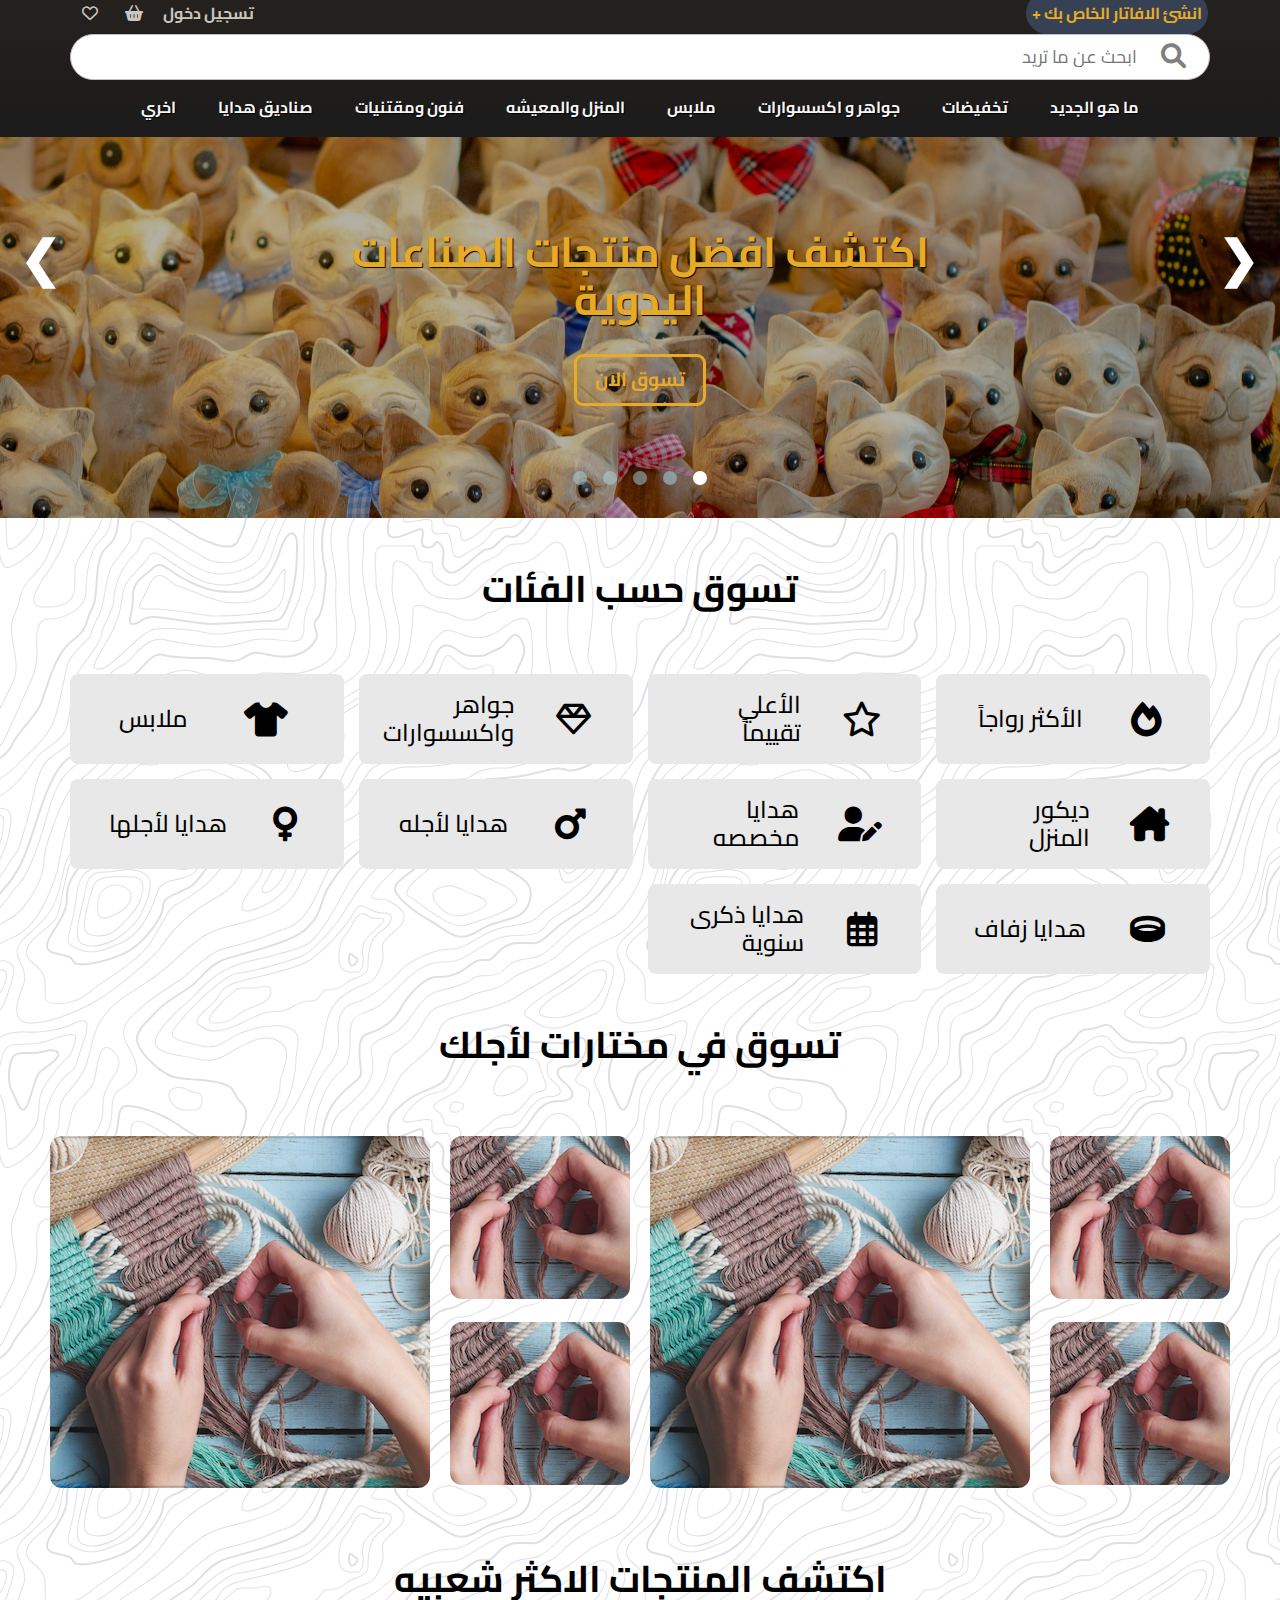
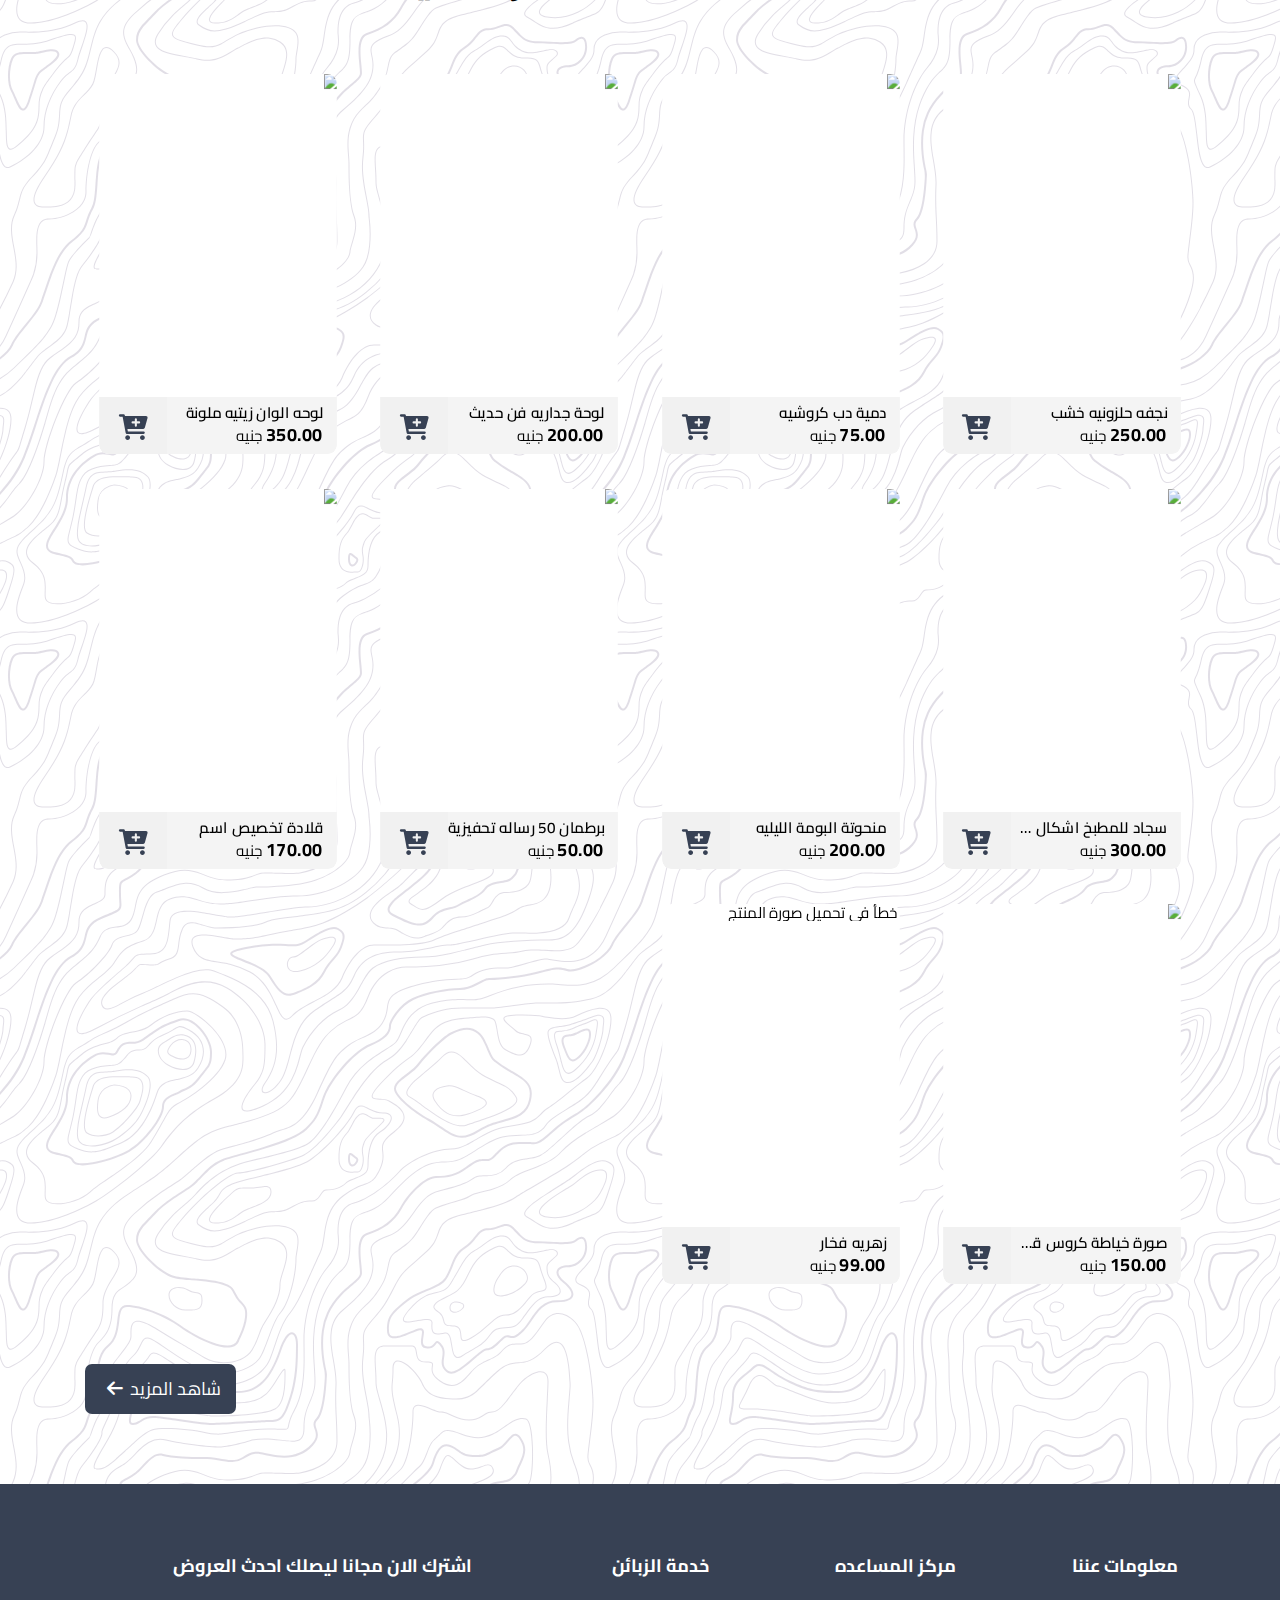
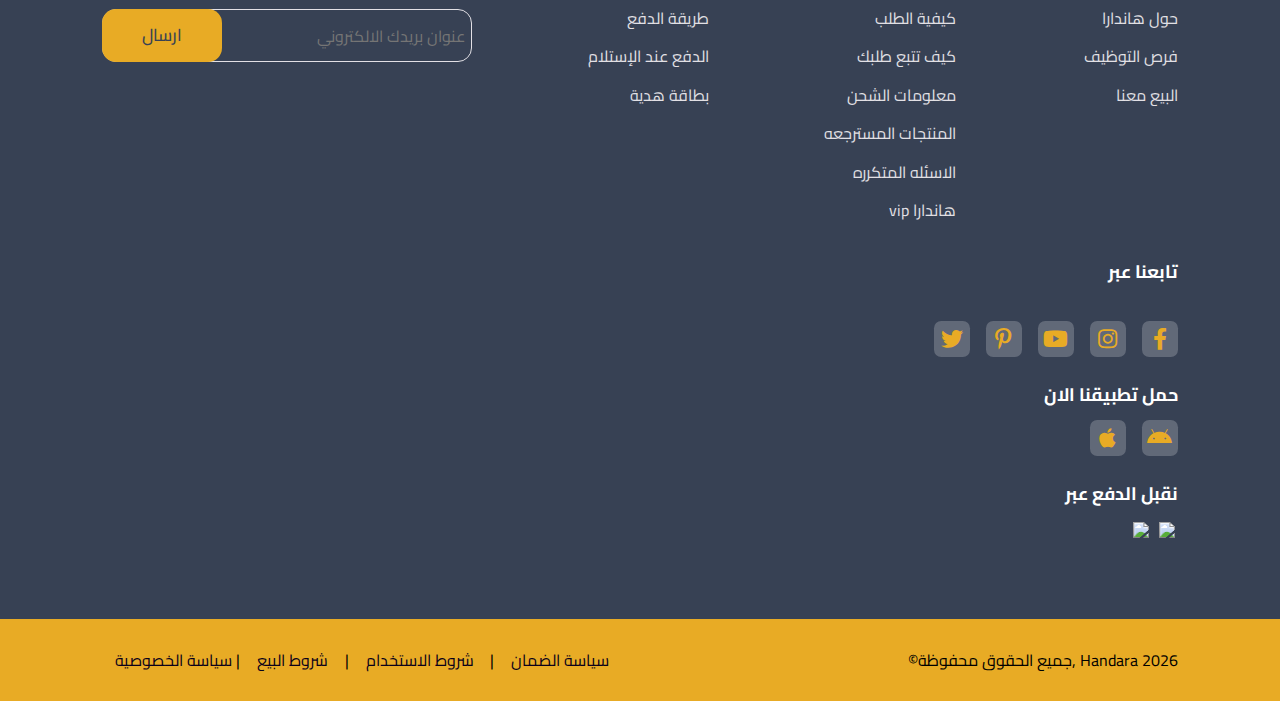
==== index.html @ ccdfeef9 "index5" ====
<!DOCTYPE html>
  <html dir="rtl" lang="ar">
    <head>
      <meta charset="UTF-8"/>
      <meta http-equiv="X-UA-Compatible" content="IE=edge" />
      <meta name="viewport" content="width=device-width, initial-scale=1.0" />
      <!-- title -->
      <title>Handara</title>
      <!-- Render All Elements Normally -->
      <link rel="stylesheet" href="css/normalize.css"/>
      <!-- Font Awesome Library -->
      <link rel="stylesheet" href="css/all.min.css"/>
      <!-- Main CSS File -->
      <link rel="stylesheet" href="css/handara.css"/>

      <!-- Google Fonts -->
      <link rel="preconnect" href="https://fonts.googleapis.com" />
      <link rel="preconnect" href="https://fonts.gstatic.com" crossorigin />
      <link
        href="https://fonts.googleapis.com/css2?family=Cairo:wght@300;400;500;700&display=swap"
        rel="stylesheet"
      />
      <!-- page Icon -->
  <link rel="shortcut icon" href="images/siteIcon.png" type="image/x-icon">
      <!-- <link rel="shortcut icon" href="" type="image/x-icon" /> -->
    </head>
    <body>
      <!-- start header -->
      <div class="header" id="header">
        <div class="container">
          <ul class="main-nav">
            <a href="#nav-list-mobile"><i class="fa-solid fa-bars"></i></a>
            <li><a href="avatar page/avatar.html">انشئ الافاتار الخاص بك + </a></li>
            <a href="#user+"><i class="fa-solid fa-user-plus"></i>  </i></a>
          </ul>
          <a href="handara.html" class="logo">
            <img src="images/Handara.png" alt="" />
          </a>
          <div class="left-nav">
            
            <a href="#logIn">تسجيل دخول</a>
            <a href="#cart"><i class="fa-solid fa-basket-shopping"></i></a>
            <div id="open1" class="dialog">
  
              <p style="
              text-align: center;
              font-size: 15px;
              ">سله المشتريات</p>     
              </div>
              <a href="#Favourites"><i class="fa-regular fa-heart"></i></a>
              <div id="open1" class="dialog-2">
    
                <p style="
                text-align: center;
                ">المفضله</p>     
                </div>
          </div>

          <form class="search-box">
            <button style="background: none; border: none;     padding: 4px 0PX 7PX 3PX;
      MARGIN-LEFT: -2PX;
            ">
              <span
                style="font-size: 25px; color: grey
                "
                class="material-symbols-outlined"
              ><i class="fa-solid fa-magnifying-glass"></i></span>
            </button>
            <input
              type="search"
              name="focus"
              placeholder="ابحث عن ما تريد"
              id="search-input"
              value=""
            />
          </form>
            
        </div>
        <div class="categories-nav"> 
          <ul class="extra">
            <li><a href="#whatsNew">ما هو الجديد</a></li>
            <li><a href="#sales">تخفيضات</a></li>
            <li><a href="#jeweleries">جواهر و اكسسوارات</a></li>
            <li><a href="#clothes">ملابس</a></li>
            <li><a href="#home">المنزل والمعيشه</a></li>
            <li><a href="#art">فنون ومقتنيات</a></li>
            <li><a href="#gift boxes">صناديق هدايا</a></li>
            <li><a href="#others">اخري</a></li></div> 
          </ul>
        </div>
      </div> 
      <!-- End header -->
         <!-- start image-slider -->
            
            <div class="image-slider">

              
              <!-- Next and previous buttons -->
              <!-- <p class="landing-text">تصفح العديد والعديد من الهدايا</p>
                <button class="landing-button">تسوق الان</button> -->
                
                <a class="prev" onclick="prevSlide()">&#10094;</a>
                <a class="next" onclick="nextSlide()">&#10095;</a>
            
                <div style="
                width: auto;
                position: absolute;
                bottom: 112px;
                display: flex;
                flex-direction: column;
                gap: 30px;
                align-items: center;
                color: white;
            " class="dots-container">
                
                
                
                
                <h2 style="
            color: var(--yellow-main-color);
            font-size: 42px;
            text-align: center;
            text-shadow: 1.2px 1.2px 1px black;
            ">اكتشف افضل منتجات الصناعات اليدوية </h2><button style="
                padding: 12px 18px;
                font-size: 19px;
                width: max-content;
                bottom: 10px;
                color: var(--yellow-main-color);
                border: solid var(--yellow-main-color);
                font-weight: bold;
                border-radius: 9px;
            ">تسوق الان
            </button>
              </div>




                <!-- The dots/circles -->
                <div class="dots-container">
      <span class="dots" onclick="currentSlide(1)"></span>
      <span class="dots" onclick="currentSlide(2)"></span>
      <span class="dots" onclick="currentSlide(3)"></span>
      <span class="dots" onclick="currentSlide(4)"></span>
      <span class="dots" onclick="currentSlide(5)"></span>
    </div>
    
    <!-- <video loop muted autoplay>
      <source src="/images/_411.mp4">
    </video> -->
    
    
    <div class="carousel-container">
      <div class="mySlides animate">
          <img src="images/slide-img2.jpg" alt="slide" />
      </div>

      <div class="mySlides animate">
        <img src="images/slide-img2.jpg" alt="slide" />
      </div>
      
      <div class="mySlides animate">
      <img src="images/slide-img3.jpg" alt="slide" />
    </div>
    
    <div class="mySlides animate">
      <img src="images/slide-img4.jpg" alt="slide" />
    </div>
    
    <div class="mySlides animate">
      <video loop muted autoplay>
        <source src="images/production ID_3755533.mp4" type="video/mp4">
      </video>  
    </div>
    
  </div>
  </div>

  <!-- End image-slider -->

  <!-- start categories -->
  <div class="categories" id="categories">
    <h1>تسوق حسب الفئات </h1>
    <div class="container">
      
      <div class="categories-boxes">
        
  <a href="#" class="box 1">
    <i class="fa-solid fa-fire"></i>
    <p>الأكثر رواجاً</p>
  </a>
  <a href="#" class="box 2">
    <i class="fa-regular fa-star"></i>
    <p>الأعلي تقييماً</p>
  </a>
  <a href="#" class="box 3">
    <i class="fa-regular fa-gem"></i>
    <p>جواهر واكسسوارات</p>
  </a>
  <a href="#" class="box 4">
    <i class="fa-solid fa-shirt"></i>
    <p>ملابس</p>
  </a>
  <a href="#" class="box 5">
    <i class="fa-solid fa-house-chimney"></i>
    <p>ديكور المنزل</p>
  </a>
  <a href="#" class="box 6">
    <i class="fa-solid fa-user-pen"></i>
    <p>هدايا مخصصه</p>
  </a>
  <a href="#" class="box 7">
    <i class="fa-solid fa-mars"></i>
    <p>هدايا لأجله</p>
  </a>
  <a href="#" class="box 8">
    <i class="fa-solid fa-venus"></i>
    <p>هدايا لأجلها</p>
  </a>
  <a href="#" class="box 9">
    <i class="fa-solid fa-ring"></i>
    <p>هدايا زفاف</p>
  </a>
  <a href="#" class="box 10">
    <i class="fa-regular fa-calendar-days"></i>
    <p>هدايا ذكرى سنوية</p>
  </a>

  </div>

  </div>
  </div>
  <!-- End categories -->

  <!-- start for-you -->

  <div class="for-you" id="for-you">
    <h1> تسوق في مختارات لأجلك</h1>
    <div class="container">
    
    
        <div class="products">
          <div class="box1">
            <img src="images/slide-Img.jpg" alt="">
          </div>
          <div class="box2">
            
            <img src="images/slide-Img.jpg" alt="">
          </div>
          <div class="box3">
            
            <img src="images/slide-Img.jpg" alt="">
          </div>
          <div class="box4">
            
            <img src="images/slide-Img.jpg" alt="">
            <span class="price"></span>
          </div>
          <div class="box5">
            
            <img src="images/slide-Img.jpg" alt="">
            
            <span class="price"></span>
          </div>
          <div class="box6">
            
            <img src="images/slide-Img.jpg" alt="">
          </div>
        </div>
      </div>
    </div>  


  <!-- End for-you -->

  <!-- start popular  -->

  <div class="popular" id="popular">
    <h1> اكتشف المنتجات الاكثر شعبيه</h1>
    <div class="container">
      <div class="products">
        <div class="wrapper">
          <div class="pcontainer">
            <img class="top" src="https://i.etsystatic.com/17120265/r/il/24140e/2278829966/il_794xN.2278829966_jw8a.jpg">
    <div class="bottom">
              <div class="left">
                <div class="details">
                  <h2>نجفه حلزونيه خشب</h1>
              <p>250.00</p><p>جنيه</p>
            </div>
            <div class="buy" onclick="this.style = '       width: 72px;     color:white;     background-color: rgb(0, 140, 112); ', this.parentNode.parentNode.parentNode.parentNode.style = 'box-shadow: 0 0 24px 4px #00b5a5;' "><i class="fa-solid fa-check"></i><i class="fa-solid fa-cart-plus"></i></div>
          </div>
  </div>

      </div>
      <div class="inside">
        <div class="icon"><i class="fa-regular fa-heart" onclick="this.parentNode.parentNode.parentNode.getAttribute('id')!=='#1'||this.parentNode.parentNode.parentNode.getAttribute('id') !=='#2'||this.parentNode.parentNode.parentNode.getAttribute('id') !=='#3'?
        (this.style = 'font-weight: 900;color: red;', this.parentNode.parentNode.parentNode.setAttribute('id', '#1'),this.parentNode.parentNode.style = 'background: var(--grey-main-color);')
        (this.parentNode.parentNode.parentNode.style = 'box-shadow: 0 0 24px 4px #fe2d2d;')
      //   :this.parentNode.parentNode.parentNode.getAttribute('id')!=='#1'&&this.parentNode.parentNode.parentNode.getAttribute('id') ==='#2'||this.parentNode.parentNode.parentNode.getAttribute('id') ==='#3'
      // ?  (this.style = 'font-weight: 900;color: red;',this.parentNode.parentNode.style = 'background: var(--grey-main-color);')
        // :this.parentNode.parentNode.parentNode.getAttribute('id')==='#1'
      :  (this.style = 'font-weight:200;color: transparent;', this.parentNode.parentNode.parentNode.setAttribute('id', ''),this.parentNode.parentNode.style = 'background: none;') "></i></div>

      </div>
    </div>
        <div class="wrapper" id="#">
          <div class="pcontainer">
            <img class="top" src="https://i.etsystatic.com/16560268/r/il/4d1db8/3273551464/il_794xN.3273551464_e8vy.jpg">
    <div class="bottom">
              <div class="left">
                <div class="details">
                    <h2>دمية دب كروشيه</h1>
              <p>75.00</p><p>جنيه</p>
            </div>                  
            <div class="buy" onclick="this.style = 'width: 72px;     color:white;     background-color: rgb(0, 140, 112); ', this.parentNode.parentNode.parentNode.parentNode.style = 'box-shadow: 0 0 24px 4px #00b5a5;' "><i class="fa-solid fa-check"></i><i class="fa-solid fa-cart-plus"></i></div>
          </div>
          
        
  </div>

      </div>
      <div class="inside">
        <div class="icon"><i class="fa-regular fa-heart" onclick="this.parentNode.parentNode.parentNode.getAttribute('id')!=='#1'||this.parentNode.parentNode.parentNode.getAttribute('id') !=='#2'||this.parentNode.parentNode.parentNode.getAttribute('id') !=='#3'?
        (this.style = 'font-weight: 900;color: red;', this.parentNode.parentNode.parentNode.setAttribute('id', '#1'),this.parentNode.parentNode.style = 'background: var(--grey-main-color);')
        (this.parentNode.parentNode.parentNode.style = 'box-shadow: 0 0 24px 4px #fe2d2d;')
      //   :this.parentNode.parentNode.parentNode.getAttribute('id')!=='#1'&&this.parentNode.parentNode.parentNode.getAttribute('id') ==='#2'||this.parentNode.parentNode.parentNode.getAttribute('id') ==='#3'
      // ?  (this.style = 'font-weight: 900;color: red;',this.parentNode.parentNode.style = 'background: var(--grey-main-color);')
        // :this.parentNode.parentNode.parentNode.getAttribute('id')==='#1'
      :  (this.style = 'font-weight: 200;color: transparent;', this.parentNode.parentNode.parentNode.setAttribute('id', ''),this.parentNode.parentNode.style = 'background: none;') "></i></div>

      </div>
    </div>
        <div class="wrapper">
          <div class="pcontainer">
            <img class="top" src="https://i.etsystatic.com/14789656/r/il/dbcb4f/1314651059/il_1140xN.1314651059_63r1.jpg">
    <div class="bottom">
              <div class="left">
                <div class="details">
                  <h2>لوحة جداريه فن حديث </h1>
              <p>200.00</p><p>جنيه</p>
            </div>
            <div class="buy" onclick="this.style = '       width: 72px;     color:white;     background-color: rgb(0, 140, 112); ', this.parentNode.parentNode.parentNode.parentNode.style = 'box-shadow: 0 0 24px 4px #00b5a5;' "><i class="fa-solid fa-check"></i><i class="fa-solid fa-cart-plus"></i></div>
          </div>
          
          
  </div>

      </div>
      <div class="inside">
        <div class="icon"><i class="fa-regular fa-heart" onclick="this.parentNode.parentNode.parentNode.getAttribute('id')!=='#1'||this.parentNode.parentNode.parentNode.getAttribute('id') !=='#2'||this.parentNode.parentNode.parentNode.getAttribute('id') !=='#3'?
        (this.style = 'font-weight: 900;color: red;', this.parentNode.parentNode.parentNode.setAttribute('id', '#1'),this.parentNode.parentNode.style = 'background: var(--grey-main-color);')
        (this.parentNode.parentNode.parentNode.style = 'box-shadow: 0 0 24px 4px #fe2d2d;')
      //   :this.parentNode.parentNode.parentNode.getAttribute('id')!=='#1'&&this.parentNode.parentNode.parentNode.getAttribute('id') ==='#2'||this.parentNode.parentNode.parentNode.getAttribute('id') ==='#3'
      // ?  (this.style = 'font-weight: 900;color: red;',this.parentNode.parentNode.style = 'background: var(--grey-main-color);')
        // :this.parentNode.parentNode.parentNode.getAttribute('id')==='#1'
      :  (this.style = 'font-weight: 200;color: transparent;', this.parentNode.parentNode.parentNode.setAttribute('id', ''),this.parentNode.parentNode.style = 'background: none;') "></i></div>

      </div>
    </div>
        <div class="wrapper">
          <div class="pcontainer">
            <img class="top" src="https://i.etsystatic.com/5223966/r/il/1090af/2051944999/il_794xN.2051944999_qb3o.jpg">
    <div class="bottom">
              <div class="left">
                <div class="details">
                  <h2>لوحه الوان زيتيه ملونة</h1>
              <p>350.00</p><p>جنيه</p>
            </div>
            <div class="buy" onclick="this.style = '       width: 72px;     color:white;     background-color: rgb(0, 140, 112); ', this.parentNode.parentNode.parentNode.parentNode.style = 'box-shadow: 0 0 24px 4px #00b5a5;' "><i class="fa-solid fa-check"></i><i class="fa-solid fa-cart-plus"></i></div>
          </div>
        
  </div>

      </div>
      <div class="inside">
        <div class="icon"><i class="fa-regular fa-heart" onclick="this.parentNode.parentNode.parentNode.getAttribute('id')!=='#1'||this.parentNode.parentNode.parentNode.getAttribute('id') !=='#2'||this.parentNode.parentNode.parentNode.getAttribute('id') !=='#3'?
        (this.style = 'font-weight: 900;color: red;', this.parentNode.parentNode.parentNode.setAttribute('id', '#1'),this.parentNode.parentNode.style = 'background: var(--grey-main-color);')
        (this.parentNode.parentNode.parentNode.style = 'box-shadow: 0 0 24px 4px #fe2d2d;')
      //   :this.parentNode.parentNode.parentNode.getAttribute('id')!=='#1'&&this.parentNode.parentNode.parentNode.getAttribute('id') ==='#2'||this.parentNode.parentNode.parentNode.getAttribute('id') ==='#3'
      // ?  (this.style = 'font-weight: 900;color: red;',this.parentNode.parentNode.style = 'background: var(--grey-main-color);')
        // :this.parentNode.parentNode.parentNode.getAttribute('id')==='#1'
      :  (this.style = 'font-weight: 200;color: transparent;', this.parentNode.parentNode.parentNode.setAttribute('id', ''),this.parentNode.parentNode.style = 'background: none;') "></i></div>

      </div>
    </div>
        <div class="wrapper">
          <div class="pcontainer">
            <img class="top" src="https://i.etsystatic.com/36837319/r/il/f79e91/4207797469/il_1140xN.4207797469_smoa.jpg">
    <div class="bottom">
              <div class="left">
                <div class="details">
                  <h2>سجاد للمطبخ اشكال هندسيه صغيره</h1>
              <p>300.00</p><p>جنيه</p>
            </div>
            <div class="buy" onclick="this.style = '       width: 72px;     color:white;     background-color: rgb(0, 140, 112); ', this.parentNode.parentNode.parentNode.parentNode.style = 'box-shadow: 0 0 24px 4px #00b5a5;' "><i class="fa-solid fa-check"></i><i class="fa-solid fa-cart-plus"></i></div>
          </div>
  
  </div>

      </div>
      <div class="inside">
        <div class="icon"><i class="fa-regular fa-heart" onclick="this.parentNode.parentNode.parentNode.getAttribute('id')!=='#1'||this.parentNode.parentNode.parentNode.getAttribute('id') !=='#2'||this.parentNode.parentNode.parentNode.getAttribute('id') !=='#3'?
        (this.style = 'font-weight: 900;color: red;', this.parentNode.parentNode.parentNode.setAttribute('id', '#1'),this.parentNode.parentNode.style = 'background: var(--grey-main-color);')
        (this.parentNode.parentNode.parentNode.style = 'box-shadow: 0 0 24px 4px #fe2d2d;')
      //   :this.parentNode.parentNode.parentNode.getAttribute('id')!=='#1'&&this.parentNode.parentNode.parentNode.getAttribute('id') ==='#2'||this.parentNode.parentNode.parentNode.getAttribute('id') ==='#3'
      // ?  (this.style = 'font-weight: 900;color: red;',this.parentNode.parentNode.style = 'background: var(--grey-main-color);')
        // :this.parentNode.parentNode.parentNode.getAttribute('id')==='#1'
      :  (this.style = 'font-weight: 200;color: transparent;', this.parentNode.parentNode.parentNode.setAttribute('id', ''),this.parentNode.parentNode.style = 'background: none;') "></i></div>

      </div>
    </div>
        <div class="wrapper">
          <div class="pcontainer">
            <img class="top" src="https://i.etsystatic.com/21306173/r/il/4e1e67/3518947720/il_794xN.3518947720_eaf1.jpg">
    <div class="bottom">
              <div class="left">
                <div class="details">
                  <h2>منحوتة البومة الليليه</h1>
              <p>200.00</p><p>جنيه</p>
            </div>
            <div class="buy" onclick="this.style = '       width: 72px;     color:white;     background-color: rgb(0, 140, 112); ', this.parentNode.parentNode.parentNode.parentNode.style = 'box-shadow: 0 0 24px 4px #00b5a5;' "><i class="fa-solid fa-check"></i><i class="fa-solid fa-cart-plus"></i></div>
          </div>
          
          
  </div>

      </div>
      <div class="inside">
        <div class="icon"><i class="fa-regular fa-heart" onclick="this.parentNode.parentNode.parentNode.getAttribute('id')!=='#1'||this.parentNode.parentNode.parentNode.getAttribute('id') !=='#2'||this.parentNode.parentNode.parentNode.getAttribute('id') !=='#3'?
        (this.style = 'font-weight: 900;color: red;', this.parentNode.parentNode.parentNode.setAttribute('id', '#1'),this.parentNode.parentNode.style = 'background: var(--grey-main-color);')
        (this.parentNode.parentNode.parentNode.style = 'box-shadow: 0 0 24px 4px #fe2d2d;')
      //   :this.parentNode.parentNode.parentNode.getAttribute('id')!=='#1'&&this.parentNode.parentNode.parentNode.getAttribute('id') ==='#2'||this.parentNode.parentNode.parentNode.getAttribute('id') ==='#3'
      // ?  (this.style = 'font-weight: 900;color: red;',this.parentNode.parentNode.style = 'background: var(--grey-main-color);')
        // :this.parentNode.parentNode.parentNode.getAttribute('id')==='#1'
      :  (this.style = 'font-weight: 200;color: transparent;', this.parentNode.parentNode.parentNode.setAttribute('id', ''),this.parentNode.parentNode.style = 'background: none;') "></i></div>

      </div>
    </div>
        <div class="wrapper">
          <div class="pcontainer">
            <img class="top" src="https://i.etsystatic.com/32041253/r/il/220906/4244248793/il_794xN.4244248793_gcmp.jpg">
    <div class="bottom">
              <div class="left">
                <div class="details">
                  <h2>برطمان 50 رساله تحفيزية</h1>
              <p>50.00</p><p>جنيه</p>
            </div>
            <div class="buy" onclick="this.style = 'width: 72px;     color:white;     background-color: rgb(0, 140, 112); ', this.parentNode.parentNode.parentNode.parentNode.style = 'box-shadow: 0 0 24px 4px #00b5a5;' "><i class="fa-solid fa-check"></i><i class="fa-solid fa-cart-plus"></i></div>
          </div>
      
  </div>

      </div>
      <div class="inside">
        <div class="icon"><i class="fa-regular fa-heart" onclick="this.parentNode.parentNode.parentNode.getAttribute('id')!=='#1'||this.parentNode.parentNode.parentNode.getAttribute('id') !=='#2'||this.parentNode.parentNode.parentNode.getAttribute('id') !=='#3'?
        (this.style = 'font-weight: 900;color: red;', this.parentNode.parentNode.parentNode.setAttribute('id', '#1'),this.parentNode.parentNode.style = 'background: var(--grey-main-color);')
        (this.parentNode.parentNode.parentNode.style = 'box-shadow: 0 0 24px 4px #fe2d2d;')
      //   :this.parentNode.parentNode.parentNode.getAttribute('id')!=='#1'&&this.parentNode.parentNode.parentNode.getAttribute('id') ==='#2'||this.parentNode.parentNode.parentNode.getAttribute('id') ==='#3'
      // ?  (this.style = 'font-weight: 900;color: red;',this.parentNode.parentNode.style = 'background: var(--grey-main-color);')
        // :this.parentNode.parentNode.parentNode.getAttribute('id')==='#1'
      :  (this.style = 'font-weight: 200;color: transparent;', this.parentNode.parentNode.parentNode.setAttribute('id', ''),this.parentNode.parentNode.style = 'background: none;') "></i></div>

      </div>
    </div>
        <div class="wrapper">
          <div class="pcontainer">
            <img class="top" src="https://i.etsystatic.com/28575344/r/il/d75c47/3207643365/il_794xN.3207643365_au46.jpg" >
    <div class="bottom">
              <div class="left">
                <div class="details">
                  <h2>قلادة تخصيص اسم</h1>
              <p>170.00</p><p>جنيه</p>
            </div>
            <div class="buy" onclick="this.style = '       width: 72px;     color:white;     background-color: rgb(0, 140, 112); ', this.parentNode.parentNode.parentNode.parentNode.style = 'box-shadow: 0 0 24px 4px #00b5a5;' "><i class="fa-solid fa-check"></i><i class="fa-solid fa-cart-plus"></i></div>
          </div>
          
        
  </div>

      </div>
      <div class="inside">
        <div class="icon"><i class="fa-regular fa-heart" onclick="this.parentNode.parentNode.parentNode.getAttribute('id')!=='#1'||this.parentNode.parentNode.parentNode.getAttribute('id') !=='#2'||this.parentNode.parentNode.parentNode.getAttribute('id') !=='#3'?
        (this.style = 'font-weight: 900;color: red;', this.parentNode.parentNode.parentNode.setAttribute('id', '#1'),this.parentNode.parentNode.style = 'background: var(--grey-main-color);')
        (this.parentNode.parentNode.parentNode.style = 'box-shadow: 0 0 24px 4px #fe2d2d;')
      //   :this.parentNode.parentNode.parentNode.getAttribute('id')!=='#1'&&this.parentNode.parentNode.parentNode.getAttribute('id') ==='#2'||this.parentNode.parentNode.parentNode.getAttribute('id') ==='#3'
      // ?  (this.style = 'font-weight: 900;color: red;',this.parentNode.parentNode.style = 'background: var(--grey-main-color);')
        // :this.parentNode.parentNode.parentNode.getAttribute('id')==='#1'
      :  (this.style = 'font-weight: 200;color: transparent;', this.parentNode.parentNode.parentNode.setAttribute('id', ''),this.parentNode.parentNode.style = 'background: none;') "></i></div>

      </div>
    </div>
        <div class="wrapper">
          <div class="pcontainer">
            <img class="top" src="https://i.etsystatic.com/12504158/r/il/d9e7d8/3512527645/il_794xN.3512527645_1i5m.jpg">
    <div class="bottom">
              <div class="left">
                <div class="details">
                  <h2>صورة خياطة كروس قطنيه</h1>
              <p>150.00</p><p>جنيه</p>
            </div>
            <div class="buy" onclick="this.style = '       width: 72px;     color:white;     background-color: rgb(0, 140, 112); ', this.parentNode.parentNode.parentNode.parentNode.style = 'box-shadow: 0 0 24px 4px #00b5a5;' "><i class="fa-solid fa-check"></i><i class="fa-solid fa-cart-plus"></i></div>
          </div>
          
          
  </div>

      </div>
      <div class="inside">
        <div class="icon"><i class="fa-regular fa-heart" onclick="this.parentNode.parentNode.parentNode.getAttribute('id')!=='#1'||this.parentNode.parentNode.parentNode.getAttribute('id') !=='#2'||this.parentNode.parentNode.parentNode.getAttribute('id') !=='#3'?
        (this.style = 'font-weight: 900;color: red;', this.parentNode.parentNode.parentNode.setAttribute('id', '#1'),this.parentNode.parentNode.style = 'background: var(--grey-main-color);')
        (this.parentNode.parentNode.parentNode.style = 'box-shadow: 0 0 24px 4px #fe2d2d;')
      //   :this.parentNode.parentNode.parentNode.getAttribute('id')!=='#1'&&this.parentNode.parentNode.parentNode.getAttribute('id') ==='#2'||this.parentNode.parentNode.parentNode.getAttribute('id') ==='#3'
      // ?  (this.style = 'font-weight: 900;color: red;',this.parentNode.parentNode.style = 'background: var(--grey-main-color);')
        // :this.parentNode.parentNode.parentNode.getAttribute('id')==='#1'
      :  (this.style = 'font-weight: 200;color: transparent;', this.parentNode.parentNode.parentNode.setAttribute('id', ''),this.parentNode.parentNode.style = 'background: none;') "></i></div>

      </div>
    </div>
        <div class="wrapper" id="">
          <div class="pcontainer">
            <img class="top" src="" alt="   .... خطأ في تحميل صورة المنتج" >
    <div class="bottom">
              <div class="left">
                <div class="details">
                  <h2>زهريه فخار</h1>
              <p>99.00</p><p>جنيه</p>
            </div>
            <div class="buy" onclick="this.style = '       width: 72px;     color:white;     background-color: rgb(0, 140, 112); ', this.parentNode.parentNode.parentNode.parentNode.style = 'box-shadow: 0 0 24px 4px #00b5a5;' "><i class="fa-solid fa-check"></i><i class="fa-solid fa-cart-plus"></i></div>
          </div>
          
        </div>
        
      </div>
      <div class="inside">
        <div class="icon"><i class="fa-regular fa-heart" onclick="this.parentNode.parentNode.parentNode.getAttribute('id')!=='#1'||this.parentNode.parentNode.parentNode.getAttribute('id') !=='#2'||this.parentNode.parentNode.parentNode.getAttribute('id') !=='#3'?
        (this.style = 'font-weight: 900;color: red;', this.parentNode.parentNode.parentNode.setAttribute('id', '#1'),this.parentNode.parentNode.style = 'background: var(--grey-main-color);')
        (this.parentNode.parentNode.parentNode.style = 'box-shadow: 0 0 24px 4px #fe2d2d;')
      //   :this.parentNode.parentNode.parentNode.getAttribute('id')!=='#1'&&this.parentNode.parentNode.parentNode.getAttribute('id') ==='#2'||this.parentNode.parentNode.parentNode.getAttribute('id') ==='#3'
      // ?  (this.style = 'font-weight: 900;color: red;',this.parentNode.parentNode.style = 'background: var(--grey-main-color);')
        // :this.parentNode.parentNode.parentNode.getAttribute('id')==='#1'
      :  (this.style = 'font-weight: 200;color: transparent;', this.parentNode.parentNode.parentNode.setAttribute('id', ''),this.parentNode.parentNode.style = 'background: none;') "></i></div>

      </div>
    </div>
    
      </div>
      <a href="#" class="more">شاهد المزيد<i class="fa-solid fa-arrow-left"></i></a>
    </div>
  </div>
  <!-- End popular  -->
  <!-- start footer -->
  <footer>
   <!-- -------------------------------------- zipper start--------------------------------------------- -->
   <!-- <div class="before">
     <div class="before-son">
    </div></div>
    <div class="after">
      <div class="after-son"></div></div>
      <div class="zipper"><img src="/images/ZIPPERHEAD.jpg" alt=""></div>
       -->
      <!-- -------------------------------------- zipper End--------------------------------------------- -->

    <section class="footer">

      <div class="about">
        <div class="h5">معلومات عننا</div>
        <a href="#">حول هاندارا</a>
        <a href="#">فرص التوظيف</a>
        <a href="#">البيع معنا</a>
      </div>
      <div class="help-senter">
        <div class="h5">مركز المساعده</div>
        <a href="#">كيفية الطلب</a>
        <a href="#">كيف تتبع طلبك</a>
        <a href="#">معلومات الشحن</a>
        <a href="#">المنتجات المسترجعه</a>
        <a href="#">الاسئله المتكرره</a>
        <a href="#"> هاندارا vip</a>
      </div>
      <div class="Customer-service">
        <div class="h5">خدمة الزبائن</div>
        <a href="#">طريقة الدفع</a>
        <a href="#">الدفع عند الإستلام</a>
        <a href="#">بطاقة هدية</a>
      </div>
      <div class="subscribe">
        <div class="h5">اشترك الان مجانا ليصلك احدث العروض</div>
        <div class="newsletter">
          <input type="email" name="email" placeholder="عنوان بريدك الالكتروني" id="txtEmail">
          <button type="submit" name="submit" onclick="onClickBtn()">ارسال</button>
        </div>
      </div>
      <div class="brand">
        <div class="h5">تابعنا عبر </div>
        <div class="social">
          <a href="#fb" class="social-icon">
            <i class="fa-brands fa-facebook-f"></i>
          </a>
          <a href="#instagram" class="social-icon">
            <i class="fa-brands fa-instagram"></i>
          </a>
          <a href="#youtube" class="social-icon">
            <i class="fa-brands fa-youtube"></i>
          </a>
          <a href="#pinterest" class="social-icon">
            <i class="fa-brands fa-pinterest-p"></i></a>
            <a href="#twitter" class="social-icon">
              <i class="fa-brands fa-twitter"></i>
            </a>
      </div>
      <div class="app">
        <div class="h5">حمل تطبيقنا الان</div>
        <div class="social">
          <a href="#googlePlay" class="social-icon">
            <i class="fa-brands fa-android"></i>
                  </a>
          <a href="#appStore" class="social-icon">
            <i class="fa-brands fa-apple"></i>
                            </a>
          </div>
      </div>
      <div class="app">
        <div class="h5">نقبل الدفع عبر</div>
        <div class="money"> <img src="//img.ltwebstatic.com/images3_pi/2021/03/09/161528368123dd7a35ad8708b0dfc74b3630526891.png">
          <img  src="//img.ltwebstatic.com/images2_pi/2018/06/06/15282732803587566708.png" data-was-processed="true">
          </div>
      </div>
    </section>

    <section class="copyright">
      <p><span></span><script>document.write(new Date().getFullYear())</script>
         Handara ,جميع الحقوق محفوظة©</p>
      <p>
        <!-- <a href="#language"><i class="fa-solid fa-globe"></i></a>
        | -->
        <a href="#privacy">سياسة الضمان</a>
        |
        <a href="#terms">شروط الاستخدام</a>
        |
        <a href="#security">شروط البيع</a>
        |
        <a href="#security">سياسة الخصوصية</a>
        
      </p>
    </section>
  </footer>

  <div></div>

  <!-- End footer -->
  <!-- start scroll to top -->


  <span class="help">الدعم<i class="fa-regular fa-comment"></i></span>
  <span class="up"><i class="fa-solid fa-arrow-up"></i></span>
  <!-- End scroll to top -->

  <!-- js main-file -->
  <script src="js/handara.js"></script>

    </body>
    </html>
---- css/all.min.css ----
/*
 * Font Awesome Free 6.1.1 by @fontawesome - https://fontawesome.com
 * License - https://fontawesome.com/license/free (Icons: CC BY 4.0, Fonts: SIL OFL 1.1, Code: MIT License)
 * Copyright 2022 Fonticons, Inc.
 */
.fa {
  font-family: var(--fa-style-family, "Font Awesome 6 Free");
  font-weight: var(--fa-style, 900);
}
.fa,
.fa-brands,
.fa-duotone,
.fa-light,
.fa-regular,
.fa-solid,
.fa-thin,
.fab,
.fad,
.fal,
.far,
.fas,
.fat {
  -moz-osx-font-smoothing: grayscale;
  -webkit-font-smoothing: antialiased;
  display: var(--fa-display, inline-block);
  font-style: normal;
  font-variant: normal;
  line-height: 1;
  text-rendering: auto;
}
.fa-1x {
  font-size: 1em;
}
.fa-2x {
  font-size: 2em;
}
.fa-3x {
  font-size: 3em;
}
.fa-4x {
  font-size: 4em;
}
.fa-5x {
  font-size: 5em;
}
.fa-6x {
  font-size: 6em;
}
.fa-7x {
  font-size: 7em;
}
.fa-8x {
  font-size: 8em;
}
.fa-9x {
  font-size: 9em;
}
.fa-10x {
  font-size: 10em;
}
.fa-2xs {
  font-size: 0.625em;
  line-height: 0.1em;
  vertical-align: 0.225em;
}
.fa-xs {
  font-size: 0.75em;
  line-height: 0.08333em;
  vertical-align: 0.125em;
}
.fa-sm {
  font-size: 0.875em;
  line-height: 0.07143em;
  vertical-align: 0.05357em;
}
.fa-lg {
  font-size: 1.25em;
  line-height: 0.05em;
  vertical-align: -0.075em;
}
.fa-xl {
  font-size: 1.5em;
  line-height: 0.04167em;
  vertical-align: -0.125em;
}
.fa-2xl {
  font-size: 2em;
  line-height: 0.03125em;
  vertical-align: -0.1875em;
}
.fa-fw {
  text-align: center;
  width: 1.25em;
}
.fa-ul {
  list-style-type: none;
  margin-left: var(--fa-li-margin, 2.5em);
  padding-left: 0;
}
.fa-ul > li {
  position: relative;
}
.fa-li {
  left: calc(var(--fa-li-width, 2em) * -1);
  position: absolute;
  text-align: center;
  width: var(--fa-li-width, 2em);
  line-height: inherit;
}
.fa-border {
  border-radius: var(--fa-border-radius, 0.1em);
  border: var(--fa-border-width, 0.08em) var(--fa-border-style, solid)
    var(--fa-border-color, #eee);
  padding: var(--fa-border-padding, 0.2em 0.25em 0.15em);
}
.fa-pull-left {
  float: left;
  margin-right: var(--fa-pull-margin, 0.3em);
}
.fa-pull-right {
  float: right;
  margin-left: var(--fa-pull-margin, 0.3em);
}
.fa-beat {
  -webkit-animation-name: fa-beat;
  animation-name: fa-beat;
  -webkit-animation-delay: var(--fa-animation-delay, 0);
  animation-delay: var(--fa-animation-delay, 0);
  -webkit-animation-direction: var(--fa-animation-direction, normal);
  animation-direction: var(--fa-animation-direction, normal);
  -webkit-animation-duration: var(--fa-animation-duration, 1s);
  animation-duration: var(--fa-animation-duration, 1s);
  -webkit-animation-iteration-count: var(
    --fa-animation-iteration-count,
    infinite
  );
  animation-iteration-count: var(--fa-animation-iteration-count, infinite);
  -webkit-animation-timing-function: var(--fa-animation-timing, ease-in-out);
  animation-timing-function: var(--fa-animation-timing, ease-in-out);
}
.fa-bounce {
  -webkit-animation-name: fa-bounce;
  animation-name: fa-bounce;
  -webkit-animation-delay: var(--fa-animation-delay, 0);
  animation-delay: var(--fa-animation-delay, 0);
  -webkit-animation-direction: var(--fa-animation-direction, normal);
  animation-direction: var(--fa-animation-direction, normal);
  -webkit-animation-duration: var(--fa-animation-duration, 1s);
  animation-duration: var(--fa-animation-duration, 1s);
  -webkit-animation-iteration-count: var(
    --fa-animation-iteration-count,
    infinite
  );
  animation-iteration-count: var(--fa-animation-iteration-count, infinite);
  -webkit-animation-timing-function: var(
    --fa-animation-timing,
    cubic-bezier(0.28, 0.84, 0.42, 1)
  );
  animation-timing-function: var(
    --fa-animation-timing,
    cubic-bezier(0.28, 0.84, 0.42, 1)
  );
}
.fa-fade {
  -webkit-animation-name: fa-fade;
  animation-name: fa-fade;
  -webkit-animation-iteration-count: var(
    --fa-animation-iteration-count,
    infinite
  );
  animation-iteration-count: var(--fa-animation-iteration-count, infinite);
  -webkit-animation-timing-function: var(
    --fa-animation-timing,
    cubic-bezier(0.4, 0, 0.6, 1)
  );
  animation-timing-function: var(
    --fa-animation-timing,
    cubic-bezier(0.4, 0, 0.6, 1)
  );
}
.fa-beat-fade,
.fa-fade {
  -webkit-animation-delay: var(--fa-animation-delay, 0);
  animation-delay: var(--fa-animation-delay, 0);
  -webkit-animation-direction: var(--fa-animation-direction, normal);
  animation-direction: var(--fa-animation-direction, normal);
  -webkit-animation-duration: var(--fa-animation-duration, 1s);
  animation-duration: var(--fa-animation-duration, 1s);
}
.fa-beat-fade {
  -webkit-animation-name: fa-beat-fade;
  animation-name: fa-beat-fade;
  -webkit-animation-iteration-count: var(
    --fa-animation-iteration-count,
    infinite
  );
  animation-iteration-count: var(--fa-animation-iteration-count, infinite);
  -webkit-animation-timing-function: var(
    --fa-animation-timing,
    cubic-bezier(0.4, 0, 0.6, 1)
  );
  animation-timing-function: var(
    --fa-animation-timing,
    cubic-bezier(0.4, 0, 0.6, 1)
  );
}
.fa-flip {
  -webkit-animation-name: fa-flip;
  animation-name: fa-flip;
  -webkit-animation-delay: var(--fa-animation-delay, 0);
  animation-delay: var(--fa-animation-delay, 0);
  -webkit-animation-direction: var(--fa-animation-direction, normal);
  animation-direction: var(--fa-animation-direction, normal);
  -webkit-animation-duration: var(--fa-animation-duration, 1s);
  animation-duration: var(--fa-animation-duration, 1s);
  -webkit-animation-iteration-count: var(
    --fa-animation-iteration-count,
    infinite
  );
  animation-iteration-count: var(--fa-animation-iteration-count, infinite);
  -webkit-animation-timing-function: var(--fa-animation-timing, ease-in-out);
  animation-timing-function: var(--fa-animation-timing, ease-in-out);
}
.fa-shake {
  -webkit-animation-name: fa-shake;
  animation-name: fa-shake;
  -webkit-animation-duration: var(--fa-animation-duration, 1s);
  animation-duration: var(--fa-animation-duration, 1s);
  -webkit-animation-iteration-count: var(
    --fa-animation-iteration-count,
    infinite
  );
  animation-iteration-count: var(--fa-animation-iteration-count, infinite);
  -webkit-animation-timing-function: var(--fa-animation-timing, linear);
  animation-timing-function: var(--fa-animation-timing, linear);
}
.fa-shake,
.fa-spin {
  -webkit-animation-delay: var(--fa-animation-delay, 0);
  animation-delay: var(--fa-animation-delay, 0);
  -webkit-animation-direction: var(--fa-animation-direction, normal);
  animation-direction: var(--fa-animation-direction, normal);
}
.fa-spin {
  -webkit-animation-name: fa-spin;
  animation-name: fa-spin;
  -webkit-animation-duration: var(--fa-animation-duration, 2s);
  animation-duration: var(--fa-animation-duration, 2s);
  -webkit-animation-iteration-count: var(
    --fa-animation-iteration-count,
    infinite
  );
  animation-iteration-count: var(--fa-animation-iteration-count, infinite);
  -webkit-animation-timing-function: var(--fa-animation-timing, linear);
  animation-timing-function: var(--fa-animation-timing, linear);
}
.fa-spin-reverse {
  --fa-animation-direction: reverse;
}
.fa-pulse,
.fa-spin-pulse {
  -webkit-animation-name: fa-spin;
  animation-name: fa-spin;
  -webkit-animation-direction: var(--fa-animation-direction, normal);
  animation-direction: var(--fa-animation-direction, normal);
  -webkit-animation-duration: var(--fa-animation-duration, 1s);
  animation-duration: var(--fa-animation-duration, 1s);
  -webkit-animation-iteration-count: var(
    --fa-animation-iteration-count,
    infinite
  );
  animation-iteration-count: var(--fa-animation-iteration-count, infinite);
  -webkit-animation-timing-function: var(--fa-animation-timing, steps(8));
  animation-timing-function: var(--fa-animation-timing, steps(8));
}
@media (prefers-reduced-motion: reduce) {
  .fa-beat,
  .fa-beat-fade,
  .fa-bounce,
  .fa-fade,
  .fa-flip,
  .fa-pulse,
  .fa-shake,
  .fa-spin,
  .fa-spin-pulse {
    -webkit-animation-delay: -1ms;
    animation-delay: -1ms;
    -webkit-animation-duration: 1ms;
    animation-duration: 1ms;
    -webkit-animation-iteration-count: 1;
    animation-iteration-count: 1;
    transition-delay: 0s;
    transition-duration: 0s;
  }
}
@-webkit-keyframes fa-beat {
  0%,
  90% {
    -webkit-transform: scale(1);
    transform: scale(1);
  }
  45% {
    -webkit-transform: scale(var(--fa-beat-scale, 1.25));
    transform: scale(var(--fa-beat-scale, 1.25));
  }
}
@keyframes fa-beat {
  0%,
  90% {
    -webkit-transform: scale(1);
    transform: scale(1);
  }
  45% {
    -webkit-transform: scale(var(--fa-beat-scale, 1.25));
    transform: scale(var(--fa-beat-scale, 1.25));
  }
}
@-webkit-keyframes fa-bounce {
  0% {
    -webkit-transform: scale(1) translateY(0);
    transform: scale(1) translateY(0);
  }
  10% {
    -webkit-transform: scale(
        var(--fa-bounce-start-scale-x, 1.1),
        var(--fa-bounce-start-scale-y, 0.9)
      )
      translateY(0);
    transform: scale(
        var(--fa-bounce-start-scale-x, 1.1),
        var(--fa-bounce-start-scale-y, 0.9)
      )
      translateY(0);
  }
  30% {
    -webkit-transform: scale(
        var(--fa-bounce-jump-scale-x, 0.9),
        var(--fa-bounce-jump-scale-y, 1.1)
      )
      translateY(var(--fa-bounce-height, -0.5em));
    transform: scale(
        var(--fa-bounce-jump-scale-x, 0.9),
        var(--fa-bounce-jump-scale-y, 1.1)
      )
      translateY(var(--fa-bounce-height, -0.5em));
  }
  50% {
    -webkit-transform: scale(
        var(--fa-bounce-land-scale-x, 1.05),
        var(--fa-bounce-land-scale-y, 0.95)
      )
      translateY(0);
    transform: scale(
        var(--fa-bounce-land-scale-x, 1.05),
        var(--fa-bounce-land-scale-y, 0.95)
      )
      translateY(0);
  }
  57% {
    -webkit-transform: scale(1) translateY(var(--fa-bounce-rebound, -0.125em));
    transform: scale(1) translateY(var(--fa-bounce-rebound, -0.125em));
  }
  64% {
    -webkit-transform: scale(1) translateY(0);
    transform: scale(1) translateY(0);
  }
  to {
    -webkit-transform: scale(1) translateY(0);
    transform: scale(1) translateY(0);
  }
}
@keyframes fa-bounce {
  0% {
    -webkit-transform: scale(1) translateY(0);
    transform: scale(1) translateY(0);
  }
  10% {
    -webkit-transform: scale(
        var(--fa-bounce-start-scale-x, 1.1),
        var(--fa-bounce-start-scale-y, 0.9)
      )
      translateY(0);
    transform: scale(
        var(--fa-bounce-start-scale-x, 1.1),
        var(--fa-bounce-start-scale-y, 0.9)
      )
      translateY(0);
  }
  30% {
    -webkit-transform: scale(
        var(--fa-bounce-jump-scale-x, 0.9),
        var(--fa-bounce-jump-scale-y, 1.1)
      )
      translateY(var(--fa-bounce-height, -0.5em));
    transform: scale(
        var(--fa-bounce-jump-scale-x, 0.9),
        var(--fa-bounce-jump-scale-y, 1.1)
      )
      translateY(var(--fa-bounce-height, -0.5em));
  }
  50% {
    -webkit-transform: scale(
        var(--fa-bounce-land-scale-x, 1.05),
        var(--fa-bounce-land-scale-y, 0.95)
      )
      translateY(0);
    transform: scale(
        var(--fa-bounce-land-scale-x, 1.05),
        var(--fa-bounce-land-scale-y, 0.95)
      )
      translateY(0);
  }
  57% {
    -webkit-transform: scale(1) translateY(var(--fa-bounce-rebound, -0.125em));
    transform: scale(1) translateY(var(--fa-bounce-rebound, -0.125em));
  }
  64% {
    -webkit-transform: scale(1) translateY(0);
    transform: scale(1) translateY(0);
  }
  to {
    -webkit-transform: scale(1) translateY(0);
    transform: scale(1) translateY(0);
  }
}
@-webkit-keyframes fa-fade {
  50% {
    opacity: var(--fa-fade-opacity, 0.4);
  }
}
@keyframes fa-fade {
  50% {
    opacity: var(--fa-fade-opacity, 0.4);
  }
}
@-webkit-keyframes fa-beat-fade {
  0%,
  to {
    opacity: var(--fa-beat-fade-opacity, 0.4);
    -webkit-transform: scale(1);
    transform: scale(1);
  }
  50% {
    opacity: 1;
    -webkit-transform: scale(var(--fa-beat-fade-scale, 1.125));
    transform: scale(var(--fa-beat-fade-scale, 1.125));
  }
}
@keyframes fa-beat-fade {
  0%,
  to {
    opacity: var(--fa-beat-fade-opacity, 0.4);
    -webkit-transform: scale(1);
    transform: scale(1);
  }
  50% {
    opacity: 1;
    -webkit-transform: scale(var(--fa-beat-fade-scale, 1.125));
    transform: scale(var(--fa-beat-fade-scale, 1.125));
  }
}
@-webkit-keyframes fa-flip {
  50% {
    -webkit-transform: rotate3d(
      var(--fa-flip-x, 0),
      var(--fa-flip-y, 1),
      var(--fa-flip-z, 0),
      var(--fa-flip-angle, -180deg)
    );
    transform: rotate3d(
      var(--fa-flip-x, 0),
      var(--fa-flip-y, 1),
      var(--fa-flip-z, 0),
      var(--fa-flip-angle, -180deg)
    );
  }
}
@keyframes fa-flip {
  50% {
    -webkit-transform: rotate3d(
      var(--fa-flip-x, 0),
      var(--fa-flip-y, 1),
      var(--fa-flip-z, 0),
      var(--fa-flip-angle, -180deg)
    );
    transform: rotate3d(
      var(--fa-flip-x, 0),
      var(--fa-flip-y, 1),
      var(--fa-flip-z, 0),
      var(--fa-flip-angle, -180deg)
    );
  }
}
@-webkit-keyframes fa-shake {
  0% {
    -webkit-transform: rotate(-15deg);
    transform: rotate(-15deg);
  }
  4% {
    -webkit-transform: rotate(15deg);
    transform: rotate(15deg);
  }
  8%,
  24% {
    -webkit-transform: rotate(-18deg);
    transform: rotate(-18deg);
  }
  12%,
  28% {
    -webkit-transform: rotate(18deg);
    transform: rotate(18deg);
  }
  16% {
    -webkit-transform: rotate(-22deg);
    transform: rotate(-22deg);
  }
  20% {
    -webkit-transform: rotate(22deg);
    transform: rotate(22deg);
  }
  32% {
    -webkit-transform: rotate(-12deg);
    transform: rotate(-12deg);
  }
  36% {
    -webkit-transform: rotate(12deg);
    transform: rotate(12deg);
  }
  40%,
  to {
    -webkit-transform: rotate(0deg);
    transform: rotate(0deg);
  }
}
@keyframes fa-shake {
  0% {
    -webkit-transform: rotate(-15deg);
    transform: rotate(-15deg);
  }
  4% {
    -webkit-transform: rotate(15deg);
    transform: rotate(15deg);
  }
  8%,
  24% {
    -webkit-transform: rotate(-18deg);
    transform: rotate(-18deg);
  }
  12%,
  28% {
    -webkit-transform: rotate(18deg);
    transform: rotate(18deg);
  }
  16% {
    -webkit-transform: rotate(-22deg);
    transform: rotate(-22deg);
  }
  20% {
    -webkit-transform: rotate(22deg);
    transform: rotate(22deg);
  }
  32% {
    -webkit-transform: rotate(-12deg);
    transform: rotate(-12deg);
  }
  36% {
    -webkit-transform: rotate(12deg);
    transform: rotate(12deg);
  }
  40%,
  to {
    -webkit-transform: rotate(0deg);
    transform: rotate(0deg);
  }
}
@-webkit-keyframes fa-spin {
  0% {
    -webkit-transform: rotate(0deg);
    transform: rotate(0deg);
  }
  to {
    -webkit-transform: rotate(1turn);
    transform: rotate(1turn);
  }
}
@keyframes fa-spin {
  0% {
    -webkit-transform: rotate(0deg);
    transform: rotate(0deg);
  }
  to {
    -webkit-transform: rotate(1turn);
    transform: rotate(1turn);
  }
}
.fa-rotate-90 {
  -webkit-transform: rotate(90deg);
  transform: rotate(90deg);
}
.fa-rotate-180 {
  -webkit-transform: rotate(180deg);
  transform: rotate(180deg);
}
.fa-rotate-270 {
  -webkit-transform: rotate(270deg);
  transform: rotate(270deg);
}
.fa-flip-horizontal {
  -webkit-transform: scaleX(-1);
  transform: scaleX(-1);
}
.fa-flip-vertical {
  -webkit-transform: scaleY(-1);
  transform: scaleY(-1);
}
.fa-flip-both,
.fa-flip-horizontal.fa-flip-vertical {
  -webkit-transform: scale(-1);
  transform: scale(-1);
}
.fa-rotate-by {
  -webkit-transform: rotate(var(--fa-rotate-angle, none));
  transform: rotate(var(--fa-rotate-angle, none));
}
.fa-stack {
  display: inline-block;
  height: 2em;
  line-height: 2em;
  position: relative;
  vertical-align: middle;
  width: 2.5em;
}
.fa-stack-1x,
.fa-stack-2x {
  left: 0;
  position: absolute;
  text-align: center;
  width: 100%;
  z-index: var(--fa-stack-z-index, auto);
}
.fa-stack-1x {
  line-height: inherit;
}
.fa-stack-2x {
  font-size: 2em;
}
.fa-inverse {
  color: var(--fa-inverse, #fff);
}
.fa-0:before {
  content: "\30";
}
.fa-1:before {
  content: "\31";
}
.fa-2:before {
  content: "\32";
}
.fa-3:before {
  content: "\33";
}
.fa-4:before {
  content: "\34";
}
.fa-5:before {
  content: "\35";
}
.fa-6:before {
  content: "\36";
}
.fa-7:before {
  content: "\37";
}
.fa-8:before {
  content: "\38";
}
.fa-9:before {
  content: "\39";
}
.fa-a:before {
  content: "\41";
}
.fa-address-book:before,
.fa-contact-book:before {
  content: "\f2b9";
}
.fa-address-card:before,
.fa-contact-card:before,
.fa-vcard:before {
  content: "\f2bb";
}
.fa-align-center:before {
  content: "\f037";
}
.fa-align-justify:before {
  content: "\f039";
}
.fa-align-left:before {
  content: "\f036";
}
.fa-align-right:before {
  content: "\f038";
}
.fa-anchor:before {
  content: "\f13d";
}
.fa-anchor-circle-check:before {
  content: "\e4aa";
}
.fa-anchor-circle-exclamation:before {
  content: "\e4ab";
}
.fa-anchor-circle-xmark:before {
  content: "\e4ac";
}
.fa-anchor-lock:before {
  content: "\e4ad";
}
.fa-angle-down:before {
  content: "\f107";
}
.fa-angle-left:before {
  content: "\f104";
}
.fa-angle-right:before {
  content: "\f105";
}
.fa-angle-up:before {
  content: "\f106";
}
.fa-angle-double-down:before,
.fa-angles-down:before {
  content: "\f103";
}
.fa-angle-double-left:before,
.fa-angles-left:before {
  content: "\f100";
}
.fa-angle-double-right:before,
.fa-angles-right:before {
  content: "\f101";
}
.fa-angle-double-up:before,
.fa-angles-up:before {
  content: "\f102";
}
.fa-ankh:before {
  content: "\f644";
}
.fa-apple-alt:before,
.fa-apple-whole:before {
  content: "\f5d1";
}
.fa-archway:before {
  content: "\f557";
}
.fa-arrow-down:before {
  content: "\f063";
}
.fa-arrow-down-1-9:before,
.fa-sort-numeric-asc:before,
.fa-sort-numeric-down:before {
  content: "\f162";
}
.fa-arrow-down-9-1:before,
.fa-sort-numeric-desc:before,
.fa-sort-numeric-down-alt:before {
  content: "\f886";
}
.fa-arrow-down-a-z:before,
.fa-sort-alpha-asc:before,
.fa-sort-alpha-down:before {
  content: "\f15d";
}
.fa-arrow-down-long:before,
.fa-long-arrow-down:before {
  content: "\f175";
}
.fa-arrow-down-short-wide:before,
.fa-sort-amount-desc:before,
.fa-sort-amount-down-alt:before {
  content: "\f884";
}
.fa-arrow-down-up-across-line:before {
  content: "\e4af";
}
.fa-arrow-down-up-lock:before {
  content: "\e4b0";
}
.fa-arrow-down-wide-short:before,
.fa-sort-amount-asc:before,
.fa-sort-amount-down:before {
  content: "\f160";
}
.fa-arrow-down-z-a:before,
.fa-sort-alpha-desc:before,
.fa-sort-alpha-down-alt:before {
  content: "\f881";
}
.fa-arrow-left:before {
  content: "\f060";
}
.fa-arrow-left-long:before,
.fa-long-arrow-left:before {
  content: "\f177";
}
.fa-arrow-pointer:before,
.fa-mouse-pointer:before {
  content: "\f245";
}
.fa-arrow-right:before {
  content: "\f061";
}
.fa-arrow-right-arrow-left:before,
.fa-exchange:before {
  content: "\f0ec";
}
.fa-arrow-right-from-bracket:before,
.fa-sign-out:before {
  content: "\f08b";
}
.fa-arrow-right-long:before,
.fa-long-arrow-right:before {
  content: "\f178";
}
.fa-arrow-right-to-bracket:before,
.fa-sign-in:before {
  content: "\f090";
}
.fa-arrow-right-to-city:before {
  content: "\e4b3";
}
.fa-arrow-left-rotate:before,
.fa-arrow-rotate-back:before,
.fa-arrow-rotate-backward:before,
.fa-arrow-rotate-left:before,
.fa-undo:before {
  content: "\f0e2";
}
.fa-arrow-right-rotate:before,
.fa-arrow-rotate-forward:before,
.fa-arrow-rotate-right:before,
.fa-redo:before {
  content: "\f01e";
}
.fa-arrow-trend-down:before {
  content: "\e097";
}
.fa-arrow-trend-up:before {
  content: "\e098";
}
.fa-arrow-turn-down:before,
.fa-level-down:before {
  content: "\f149";
}
.fa-arrow-turn-up:before,
.fa-level-up:before {
  content: "\f148";
}
.fa-arrow-up:before {
  content: "\f062";
}
.fa-arrow-up-1-9:before,
.fa-sort-numeric-up:before {
  content: "\f163";
}
.fa-arrow-up-9-1:before,
.fa-sort-numeric-up-alt:before {
  content: "\f887";
}
.fa-arrow-up-a-z:before,
.fa-sort-alpha-up:before {
  content: "\f15e";
}
.fa-arrow-up-from-bracket:before {
  content: "\e09a";
}
.fa-arrow-up-from-ground-water:before {
  content: "\e4b5";
}
.fa-arrow-up-from-water-pump:before {
  content: "\e4b6";
}
.fa-arrow-up-long:before,
.fa-long-arrow-up:before {
  content: "\f176";
}
.fa-arrow-up-right-dots:before {
  content: "\e4b7";
}
.fa-arrow-up-right-from-square:before,
.fa-external-link:before {
  content: "\f08e";
}
.fa-arrow-up-short-wide:before,
.fa-sort-amount-up-alt:before {
  content: "\f885";
}
.fa-arrow-up-wide-short:before,
.fa-sort-amount-up:before {
  content: "\f161";
}
.fa-arrow-up-z-a:before,
.fa-sort-alpha-up-alt:before {
  content: "\f882";
}
.fa-arrows-down-to-line:before {
  content: "\e4b8";
}
.fa-arrows-down-to-people:before {
  content: "\e4b9";
}
.fa-arrows-h:before,
.fa-arrows-left-right:before {
  content: "\f07e";
}
.fa-arrows-left-right-to-line:before {
  content: "\e4ba";
}
.fa-arrows-rotate:before,
.fa-refresh:before,
.fa-sync:before {
  content: "\f021";
}
.fa-arrows-spin:before {
  content: "\e4bb";
}
.fa-arrows-split-up-and-left:before {
  content: "\e4bc";
}
.fa-arrows-to-circle:before {
  content: "\e4bd";
}
.fa-arrows-to-dot:before {
  content: "\e4be";
}
.fa-arrows-to-eye:before {
  content: "\e4bf";
}
.fa-arrows-turn-right:before {
  content: "\e4c0";
}
.fa-arrows-turn-to-dots:before {
  content: "\e4c1";
}
.fa-arrows-up-down:before,
.fa-arrows-v:before {
  content: "\f07d";
}
.fa-arrows-up-down-left-right:before,
.fa-arrows:before {
  content: "\f047";
}
.fa-arrows-up-to-line:before {
  content: "\e4c2";
}
.fa-asterisk:before {
  content: "\2a";
}
.fa-at:before {
  content: "\40";
}
.fa-atom:before {
  content: "\f5d2";
}
.fa-audio-description:before {
  content: "\f29e";
}
.fa-austral-sign:before {
  content: "\e0a9";
}
.fa-award:before {
  content: "\f559";
}
.fa-b:before {
  content: "\42";
}
.fa-baby:before {
  content: "\f77c";
}
.fa-baby-carriage:before,
.fa-carriage-baby:before {
  content: "\f77d";
}
.fa-backward:before {
  content: "\f04a";
}
.fa-backward-fast:before,
.fa-fast-backward:before {
  content: "\f049";
}
.fa-backward-step:before,
.fa-step-backward:before {
  content: "\f048";
}
.fa-bacon:before {
  content: "\f7e5";
}
.fa-bacteria:before {
  content: "\e059";
}
.fa-bacterium:before {
  content: "\e05a";
}
.fa-bag-shopping:before,
.fa-shopping-bag:before {
  content: "\f290";
}
.fa-bahai:before {
  content: "\f666";
}
.fa-baht-sign:before {
  content: "\e0ac";
}
.fa-ban:before,
.fa-cancel:before {
  content: "\f05e";
}
.fa-ban-smoking:before,
.fa-smoking-ban:before {
  content: "\f54d";
}
.fa-band-aid:before,
.fa-bandage:before {
  content: "\f462";
}
.fa-barcode:before {
  content: "\f02a";
}
.fa-bars:before,
.fa-navicon:before {
  content: "\f0c9";
}
.fa-bars-progress:before,
.fa-tasks-alt:before {
  content: "\f828";
}
.fa-bars-staggered:before,
.fa-reorder:before,
.fa-stream:before {
  content: "\f550";
}
.fa-baseball-ball:before,
.fa-baseball:before {
  content: "\f433";
}
.fa-baseball-bat-ball:before {
  content: "\f432";
}
.fa-basket-shopping:before,
.fa-shopping-basket:before {
  content: "\f291";
}
.fa-basketball-ball:before,
.fa-basketball:before {
  content: "\f434";
}
.fa-bath:before,
.fa-bathtub:before {
  content: "\f2cd";
}
.fa-battery-0:before,
.fa-battery-empty:before {
  content: "\f244";
}
.fa-battery-5:before,
.fa-battery-full:before,
.fa-battery:before {
  content: "\f240";
}
.fa-battery-3:before,
.fa-battery-half:before {
  content: "\f242";
}
.fa-battery-2:before,
.fa-battery-quarter:before {
  content: "\f243";
}
.fa-battery-4:before,
.fa-battery-three-quarters:before {
  content: "\f241";
}
.fa-bed:before {
  content: "\f236";
}
.fa-bed-pulse:before,
.fa-procedures:before {
  content: "\f487";
}
.fa-beer-mug-empty:before,
.fa-beer:before {
  content: "\f0fc";
}
.fa-bell:before {
  content: "\f0f3";
}
.fa-bell-concierge:before,
.fa-concierge-bell:before {
  content: "\f562";
}
.fa-bell-slash:before {
  content: "\f1f6";
}
.fa-bezier-curve:before {
  content: "\f55b";
}
.fa-bicycle:before {
  content: "\f206";
}
.fa-binoculars:before {
  content: "\f1e5";
}
.fa-biohazard:before {
  content: "\f780";
}
.fa-bitcoin-sign:before {
  content: "\e0b4";
}
.fa-blender:before {
  content: "\f517";
}
.fa-blender-phone:before {
  content: "\f6b6";
}
.fa-blog:before {
  content: "\f781";
}
.fa-bold:before {
  content: "\f032";
}
.fa-bolt:before,
.fa-zap:before {
  content: "\f0e7";
}
.fa-bolt-lightning:before {
  content: "\e0b7";
}
.fa-bomb:before {
  content: "\f1e2";
}
.fa-bone:before {
  content: "\f5d7";
}
.fa-bong:before {
  content: "\f55c";
}
.fa-book:before {
  content: "\f02d";
}
.fa-atlas:before,
.fa-book-atlas:before {
  content: "\f558";
}
.fa-bible:before,
.fa-book-bible:before {
  content: "\f647";
}
.fa-book-bookmark:before {
  content: "\e0bb";
}
.fa-book-journal-whills:before,
.fa-journal-whills:before {
  content: "\f66a";
}
.fa-book-medical:before {
  content: "\f7e6";
}
.fa-book-open:before {
  content: "\f518";
}
.fa-book-open-reader:before,
.fa-book-reader:before {
  content: "\f5da";
}
.fa-book-quran:before,
.fa-quran:before {
  content: "\f687";
}
.fa-book-dead:before,
.fa-book-skull:before {
  content: "\f6b7";
}
.fa-bookmark:before {
  content: "\f02e";
}
.fa-border-all:before {
  content: "\f84c";
}
.fa-border-none:before {
  content: "\f850";
}
.fa-border-style:before,
.fa-border-top-left:before {
  content: "\f853";
}
.fa-bore-hole:before {
  content: "\e4c3";
}
.fa-bottle-droplet:before {
  content: "\e4c4";
}
.fa-bottle-water:before {
  content: "\e4c5";
}
.fa-bowl-food:before {
  content: "\e4c6";
}
.fa-bowl-rice:before {
  content: "\e2eb";
}
.fa-bowling-ball:before {
  content: "\f436";
}
.fa-box:before {
  content: "\f466";
}
.fa-archive:before,
.fa-box-archive:before {
  content: "\f187";
}
.fa-box-open:before {
  content: "\f49e";
}
.fa-box-tissue:before {
  content: "\e05b";
}
.fa-boxes-packing:before {
  content: "\e4c7";
}
.fa-boxes-alt:before,
.fa-boxes-stacked:before,
.fa-boxes:before {
  content: "\f468";
}
.fa-braille:before {
  content: "\f2a1";
}
.fa-brain:before {
  content: "\f5dc";
}
.fa-brazilian-real-sign:before {
  content: "\e46c";
}
.fa-bread-slice:before {
  content: "\f7ec";
}
.fa-bridge:before {
  content: "\e4c8";
}
.fa-bridge-circle-check:before {
  content: "\e4c9";
}
.fa-bridge-circle-exclamation:before {
  content: "\e4ca";
}
.fa-bridge-circle-xmark:before {
  content: "\e4cb";
}
.fa-bridge-lock:before {
  content: "\e4cc";
}
.fa-bridge-water:before {
  content: "\e4ce";
}
.fa-briefcase:before {
  content: "\f0b1";
}
.fa-briefcase-medical:before {
  content: "\f469";
}
.fa-broom:before {
  content: "\f51a";
}
.fa-broom-ball:before,
.fa-quidditch-broom-ball:before,
.fa-quidditch:before {
  content: "\f458";
}
.fa-brush:before {
  content: "\f55d";
}
.fa-bucket:before {
  content: "\e4cf";
}
.fa-bug:before {
  content: "\f188";
}
.fa-bug-slash:before {
  content: "\e490";
}
.fa-bugs:before {
  content: "\e4d0";
}
.fa-building:before {
  content: "\f1ad";
}
.fa-building-circle-arrow-right:before {
  content: "\e4d1";
}
.fa-building-circle-check:before {
  content: "\e4d2";
}
.fa-building-circle-exclamation:before {
  content: "\e4d3";
}
.fa-building-circle-xmark:before {
  content: "\e4d4";
}
.fa-bank:before,
.fa-building-columns:before,
.fa-institution:before,
.fa-museum:before,
.fa-university:before {
  content: "\f19c";
}
.fa-building-flag:before {
  content: "\e4d5";
}
.fa-building-lock:before {
  content: "\e4d6";
}
.fa-building-ngo:before {
  content: "\e4d7";
}
.fa-building-shield:before {
  content: "\e4d8";
}
.fa-building-un:before {
  content: "\e4d9";
}
.fa-building-user:before {
  content: "\e4da";
}
.fa-building-wheat:before {
  content: "\e4db";
}
.fa-bullhorn:before {
  content: "\f0a1";
}
.fa-bullseye:before {
  content: "\f140";
}
.fa-burger:before,
.fa-hamburger:before {
  content: "\f805";
}
.fa-burst:before {
  content: "\e4dc";
}
.fa-bus:before {
  content: "\f207";
}
.fa-bus-alt:before,
.fa-bus-simple:before {
  content: "\f55e";
}
.fa-briefcase-clock:before,
.fa-business-time:before {
  content: "\f64a";
}
.fa-c:before {
  content: "\43";
}
.fa-birthday-cake:before,
.fa-cake-candles:before,
.fa-cake:before {
  content: "\f1fd";
}
.fa-calculator:before {
  content: "\f1ec";
}
.fa-calendar:before {
  content: "\f133";
}
.fa-calendar-check:before {
  content: "\f274";
}
.fa-calendar-day:before {
  content: "\f783";
}
.fa-calendar-alt:before,
.fa-calendar-days:before {
  content: "\f073";
}
.fa-calendar-minus:before {
  content: "\f272";
}
.fa-calendar-plus:before {
  content: "\f271";
}
.fa-calendar-week:before {
  content: "\f784";
}
.fa-calendar-times:before,
.fa-calendar-xmark:before {
  content: "\f273";
}
.fa-camera-alt:before,
.fa-camera:before {
  content: "\f030";
}
.fa-camera-retro:before {
  content: "\f083";
}
.fa-camera-rotate:before {
  content: "\e0d8";
}
.fa-campground:before {
  content: "\f6bb";
}
.fa-candy-cane:before {
  content: "\f786";
}
.fa-cannabis:before {
  content: "\f55f";
}
.fa-capsules:before {
  content: "\f46b";
}
.fa-automobile:before,
.fa-car:before {
  content: "\f1b9";
}
.fa-battery-car:before,
.fa-car-battery:before {
  content: "\f5df";
}
.fa-car-burst:before,
.fa-car-crash:before {
  content: "\f5e1";
}
.fa-car-on:before {
  content: "\e4dd";
}
.fa-car-alt:before,
.fa-car-rear:before {
  content: "\f5de";
}
.fa-car-side:before {
  content: "\f5e4";
}
.fa-car-tunnel:before {
  content: "\e4de";
}
.fa-caravan:before {
  content: "\f8ff";
}
.fa-caret-down:before {
  content: "\f0d7";
}
.fa-caret-left:before {
  content: "\f0d9";
}
.fa-caret-right:before {
  content: "\f0da";
}
.fa-caret-up:before {
  content: "\f0d8";
}
.fa-carrot:before {
  content: "\f787";
}
.fa-cart-arrow-down:before {
  content: "\f218";
}
.fa-cart-flatbed:before,
.fa-dolly-flatbed:before {
  content: "\f474";
}
.fa-cart-flatbed-suitcase:before,
.fa-luggage-cart:before {
  content: "\f59d";
}
.fa-cart-plus:before {
  content: "\f217";
}
.fa-cart-shopping:before,
.fa-shopping-cart:before {
  content: "\f07a";
}
.fa-cash-register:before {
  content: "\f788";
}
.fa-cat:before {
  content: "\f6be";
}
.fa-cedi-sign:before {
  content: "\e0df";
}
.fa-cent-sign:before {
  content: "\e3f5";
}
.fa-certificate:before {
  content: "\f0a3";
}
.fa-chair:before {
  content: "\f6c0";
}
.fa-blackboard:before,
.fa-chalkboard:before {
  content: "\f51b";
}
.fa-chalkboard-teacher:before,
.fa-chalkboard-user:before {
  content: "\f51c";
}
.fa-champagne-glasses:before,
.fa-glass-cheers:before {
  content: "\f79f";
}
.fa-charging-station:before {
  content: "\f5e7";
}
.fa-area-chart:before,
.fa-chart-area:before {
  content: "\f1fe";
}
.fa-bar-chart:before,
.fa-chart-bar:before {
  content: "\f080";
}
.fa-chart-column:before {
  content: "\e0e3";
}
.fa-chart-gantt:before {
  content: "\e0e4";
}
.fa-chart-line:before,
.fa-line-chart:before {
  content: "\f201";
}
.fa-chart-pie:before,
.fa-pie-chart:before {
  content: "\f200";
}
.fa-chart-simple:before {
  content: "\e473";
}
.fa-check:before {
  content: "\f00c";
}
.fa-check-double:before {
  content: "\f560";
}
.fa-check-to-slot:before,
.fa-vote-yea:before {
  content: "\f772";
}
.fa-cheese:before {
  content: "\f7ef";
}
.fa-chess:before {
  content: "\f439";
}
.fa-chess-bishop:before {
  content: "\f43a";
}
.fa-chess-board:before {
  content: "\f43c";
}
.fa-chess-king:before {
  content: "\f43f";
}
.fa-chess-knight:before {
  content: "\f441";
}
.fa-chess-pawn:before {
  content: "\f443";
}
.fa-chess-queen:before {
  content: "\f445";
}
.fa-chess-rook:before {
  content: "\f447";
}
.fa-chevron-down:before {
  content: "\f078";
}
.fa-chevron-left:before {
  content: "\f053";
}
.fa-chevron-right:before {
  content: "\f054";
}
.fa-chevron-up:before {
  content: "\f077";
}
.fa-child:before {
  content: "\f1ae";
}
.fa-child-dress:before {
  content: "\e59c";
}
.fa-child-reaching:before {
  content: "\e59d";
}
.fa-child-rifle:before {
  content: "\e4e0";
}
.fa-children:before {
  content: "\e4e1";
}
.fa-church:before {
  content: "\f51d";
}
.fa-circle:before {
  content: "\f111";
}
.fa-arrow-circle-down:before,
.fa-circle-arrow-down:before {
  content: "\f0ab";
}
.fa-arrow-circle-left:before,
.fa-circle-arrow-left:before {
  content: "\f0a8";
}
.fa-arrow-circle-right:before,
.fa-circle-arrow-right:before {
  content: "\f0a9";
}
.fa-arrow-circle-up:before,
.fa-circle-arrow-up:before {
  content: "\f0aa";
}
.fa-check-circle:before,
.fa-circle-check:before {
  content: "\f058";
}
.fa-chevron-circle-down:before,
.fa-circle-chevron-down:before {
  content: "\f13a";
}
.fa-chevron-circle-left:before,
.fa-circle-chevron-left:before {
  content: "\f137";
}
.fa-chevron-circle-right:before,
.fa-circle-chevron-right:before {
  content: "\f138";
}
.fa-chevron-circle-up:before,
.fa-circle-chevron-up:before {
  content: "\f139";
}
.fa-circle-dollar-to-slot:before,
.fa-donate:before {
  content: "\f4b9";
}
.fa-circle-dot:before,
.fa-dot-circle:before {
  content: "\f192";
}
.fa-arrow-alt-circle-down:before,
.fa-circle-down:before {
  content: "\f358";
}
.fa-circle-exclamation:before,
.fa-exclamation-circle:before {
  content: "\f06a";
}
.fa-circle-h:before,
.fa-hospital-symbol:before {
  content: "\f47e";
}
.fa-adjust:before,
.fa-circle-half-stroke:before {
  content: "\f042";
}
.fa-circle-info:before,
.fa-info-circle:before {
  content: "\f05a";
}
.fa-arrow-alt-circle-left:before,
.fa-circle-left:before {
  content: "\f359";
}
.fa-circle-minus:before,
.fa-minus-circle:before {
  content: "\f056";
}
.fa-circle-nodes:before {
  content: "\e4e2";
}
.fa-circle-notch:before {
  content: "\f1ce";
}
.fa-circle-pause:before,
.fa-pause-circle:before {
  content: "\f28b";
}
.fa-circle-play:before,
.fa-play-circle:before {
  content: "\f144";
}
.fa-circle-plus:before,
.fa-plus-circle:before {
  content: "\f055";
}
.fa-circle-question:before,
.fa-question-circle:before {
  content: "\f059";
}
.fa-circle-radiation:before,
.fa-radiation-alt:before {
  content: "\f7ba";
}
.fa-arrow-alt-circle-right:before,
.fa-circle-right:before {
  content: "\f35a";
}
.fa-circle-stop:before,
.fa-stop-circle:before {
  content: "\f28d";
}
.fa-arrow-alt-circle-up:before,
.fa-circle-up:before {
  content: "\f35b";
}
.fa-circle-user:before,
.fa-user-circle:before {
  content: "\f2bd";
}
.fa-circle-xmark:before,
.fa-times-circle:before,
.fa-xmark-circle:before {
  content: "\f057";
}
.fa-city:before {
  content: "\f64f";
}
.fa-clapperboard:before {
  content: "\e131";
}
.fa-clipboard:before {
  content: "\f328";
}
.fa-clipboard-check:before {
  content: "\f46c";
}
.fa-clipboard-list:before {
  content: "\f46d";
}
.fa-clipboard-question:before {
  content: "\e4e3";
}
.fa-clipboard-user:before {
  content: "\f7f3";
}
.fa-clock-four:before,
.fa-clock:before {
  content: "\f017";
}
.fa-clock-rotate-left:before,
.fa-history:before {
  content: "\f1da";
}
.fa-clone:before {
  content: "\f24d";
}
.fa-closed-captioning:before {
  content: "\f20a";
}
.fa-cloud:before {
  content: "\f0c2";
}
.fa-cloud-arrow-down:before,
.fa-cloud-download-alt:before,
.fa-cloud-download:before {
  content: "\f0ed";
}
.fa-cloud-arrow-up:before,
.fa-cloud-upload-alt:before,
.fa-cloud-upload:before {
  content: "\f0ee";
}
.fa-cloud-bolt:before,
.fa-thunderstorm:before {
  content: "\f76c";
}
.fa-cloud-meatball:before {
  content: "\f73b";
}
.fa-cloud-moon:before {
  content: "\f6c3";
}
.fa-cloud-moon-rain:before {
  content: "\f73c";
}
.fa-cloud-rain:before {
  content: "\f73d";
}
.fa-cloud-showers-heavy:before {
  content: "\f740";
}
.fa-cloud-showers-water:before {
  content: "\e4e4";
}
.fa-cloud-sun:before {
  content: "\f6c4";
}
.fa-cloud-sun-rain:before {
  content: "\f743";
}
.fa-clover:before {
  content: "\e139";
}
.fa-code:before {
  content: "\f121";
}
.fa-code-branch:before {
  content: "\f126";
}
.fa-code-commit:before {
  content: "\f386";
}
.fa-code-compare:before {
  content: "\e13a";
}
.fa-code-fork:before {
  content: "\e13b";
}
.fa-code-merge:before {
  content: "\f387";
}
.fa-code-pull-request:before {
  content: "\e13c";
}
.fa-coins:before {
  content: "\f51e";
}
.fa-colon-sign:before {
  content: "\e140";
}
.fa-comment:before {
  content: "\f075";
}
.fa-comment-dollar:before {
  content: "\f651";
}
.fa-comment-dots:before,
.fa-commenting:before {
  content: "\f4ad";
}
.fa-comment-medical:before {
  content: "\f7f5";
}
.fa-comment-slash:before {
  content: "\f4b3";
}
.fa-comment-sms:before,
.fa-sms:before {
  content: "\f7cd";
}
.fa-comments:before {
  content: "\f086";
}
.fa-comments-dollar:before {
  content: "\f653";
}
.fa-compact-disc:before {
  content: "\f51f";
}
.fa-compass:before {
  content: "\f14e";
}
.fa-compass-drafting:before,
.fa-drafting-compass:before {
  content: "\f568";
}
.fa-compress:before {
  content: "\f066";
}
.fa-computer:before {
  content: "\e4e5";
}
.fa-computer-mouse:before,
.fa-mouse:before {
  content: "\f8cc";
}
.fa-cookie:before {
  content: "\f563";
}
.fa-cookie-bite:before {
  content: "\f564";
}
.fa-copy:before {
  content: "\f0c5";
}
.fa-copyright:before {
  content: "\f1f9";
}
.fa-couch:before {
  content: "\f4b8";
}
.fa-cow:before {
  content: "\f6c8";
}
.fa-credit-card-alt:before,
.fa-credit-card:before {
  content: "\f09d";
}
.fa-crop:before {
  content: "\f125";
}
.fa-crop-alt:before,
.fa-crop-simple:before {
  content: "\f565";
}
.fa-cross:before {
  content: "\f654";
}
.fa-crosshairs:before {
  content: "\f05b";
}
.fa-crow:before {
  content: "\f520";
}
.fa-crown:before {
  content: "\f521";
}
.fa-crutch:before {
  content: "\f7f7";
}
.fa-cruzeiro-sign:before {
  content: "\e152";
}
.fa-cube:before {
  content: "\f1b2";
}
.fa-cubes:before {
  content: "\f1b3";
}
.fa-cubes-stacked:before {
  content: "\e4e6";
}
.fa-d:before {
  content: "\44";
}
.fa-database:before {
  content: "\f1c0";
}
.fa-backspace:before,
.fa-delete-left:before {
  content: "\f55a";
}
.fa-democrat:before {
  content: "\f747";
}
.fa-desktop-alt:before,
.fa-desktop:before {
  content: "\f390";
}
.fa-dharmachakra:before {
  content: "\f655";
}
.fa-diagram-next:before {
  content: "\e476";
}
.fa-diagram-predecessor:before {
  content: "\e477";
}
.fa-diagram-project:before,
.fa-project-diagram:before {
  content: "\f542";
}
.fa-diagram-successor:before {
  content: "\e47a";
}
.fa-diamond:before {
  content: "\f219";
}
.fa-diamond-turn-right:before,
.fa-directions:before {
  content: "\f5eb";
}
.fa-dice:before {
  content: "\f522";
}
.fa-dice-d20:before {
  content: "\f6cf";
}
.fa-dice-d6:before {
  content: "\f6d1";
}
.fa-dice-five:before {
  content: "\f523";
}
.fa-dice-four:before {
  content: "\f524";
}
.fa-dice-one:before {
  content: "\f525";
}
.fa-dice-six:before {
  content: "\f526";
}
.fa-dice-three:before {
  content: "\f527";
}
.fa-dice-two:before {
  content: "\f528";
}
.fa-disease:before {
  content: "\f7fa";
}
.fa-display:before {
  content: "\e163";
}
.fa-divide:before {
  content: "\f529";
}
.fa-dna:before {
  content: "\f471";
}
.fa-dog:before {
  content: "\f6d3";
}
.fa-dollar-sign:before,
.fa-dollar:before,
.fa-usd:before {
  content: "\24";
}
.fa-dolly-box:before,
.fa-dolly:before {
  content: "\f472";
}
.fa-dong-sign:before {
  content: "\e169";
}
.fa-door-closed:before {
  content: "\f52a";
}
.fa-door-open:before {
  content: "\f52b";
}
.fa-dove:before {
  content: "\f4ba";
}
.fa-compress-alt:before,
.fa-down-left-and-up-right-to-center:before {
  content: "\f422";
}
.fa-down-long:before,
.fa-long-arrow-alt-down:before {
  content: "\f309";
}
.fa-download:before {
  content: "\f019";
}
.fa-dragon:before {
  content: "\f6d5";
}
.fa-draw-polygon:before {
  content: "\f5ee";
}
.fa-droplet:before,
.fa-tint:before {
  content: "\f043";
}
.fa-droplet-slash:before,
.fa-tint-slash:before {
  content: "\f5c7";
}
.fa-drum:before {
  content: "\f569";
}
.fa-drum-steelpan:before {
  content: "\f56a";
}
.fa-drumstick-bite:before {
  content: "\f6d7";
}
.fa-dumbbell:before {
  content: "\f44b";
}
.fa-dumpster:before {
  content: "\f793";
}
.fa-dumpster-fire:before {
  content: "\f794";
}
.fa-dungeon:before {
  content: "\f6d9";
}
.fa-e:before {
  content: "\45";
}
.fa-deaf:before,
.fa-deafness:before,
.fa-ear-deaf:before,
.fa-hard-of-hearing:before {
  content: "\f2a4";
}
.fa-assistive-listening-systems:before,
.fa-ear-listen:before {
  content: "\f2a2";
}
.fa-earth-africa:before,
.fa-globe-africa:before {
  content: "\f57c";
}
.fa-earth-america:before,
.fa-earth-americas:before,
.fa-earth:before,
.fa-globe-americas:before {
  content: "\f57d";
}
.fa-earth-asia:before,
.fa-globe-asia:before {
  content: "\f57e";
}
.fa-earth-europe:before,
.fa-globe-europe:before {
  content: "\f7a2";
}
.fa-earth-oceania:before,
.fa-globe-oceania:before {
  content: "\e47b";
}
.fa-egg:before {
  content: "\f7fb";
}
.fa-eject:before {
  content: "\f052";
}
.fa-elevator:before {
  content: "\e16d";
}
.fa-ellipsis-h:before,
.fa-ellipsis:before {
  content: "\f141";
}
.fa-ellipsis-v:before,
.fa-ellipsis-vertical:before {
  content: "\f142";
}
.fa-envelope:before {
  content: "\f0e0";
}
.fa-envelope-circle-check:before {
  content: "\e4e8";
}
.fa-envelope-open:before {
  content: "\f2b6";
}
.fa-envelope-open-text:before {
  content: "\f658";
}
.fa-envelopes-bulk:before,
.fa-mail-bulk:before {
  content: "\f674";
}
.fa-equals:before {
  content: "\3d";
}
.fa-eraser:before {
  content: "\f12d";
}
.fa-ethernet:before {
  content: "\f796";
}
.fa-eur:before,
.fa-euro-sign:before,
.fa-euro:before {
  content: "\f153";
}
.fa-exclamation:before {
  content: "\21";
}
.fa-expand:before {
  content: "\f065";
}
.fa-explosion:before {
  content: "\e4e9";
}
.fa-eye:before {
  content: "\f06e";
}
.fa-eye-dropper-empty:before,
.fa-eye-dropper:before,
.fa-eyedropper:before {
  content: "\f1fb";
}
.fa-eye-low-vision:before,
.fa-low-vision:before {
  content: "\f2a8";
}
.fa-eye-slash:before {
  content: "\f070";
}
.fa-f:before {
  content: "\46";
}
.fa-angry:before,
.fa-face-angry:before {
  content: "\f556";
}
.fa-dizzy:before,
.fa-face-dizzy:before {
  content: "\f567";
}
.fa-face-flushed:before,
.fa-flushed:before {
  content: "\f579";
}
.fa-face-frown:before,
.fa-frown:before {
  content: "\f119";
}
.fa-face-frown-open:before,
.fa-frown-open:before {
  content: "\f57a";
}
.fa-face-grimace:before,
.fa-grimace:before {
  content: "\f57f";
}
.fa-face-grin:before,
.fa-grin:before {
  content: "\f580";
}
.fa-face-grin-beam:before,
.fa-grin-beam:before {
  content: "\f582";
}
.fa-face-grin-beam-sweat:before,
.fa-grin-beam-sweat:before {
  content: "\f583";
}
.fa-face-grin-hearts:before,
.fa-grin-hearts:before {
  content: "\f584";
}
.fa-face-grin-squint:before,
.fa-grin-squint:before {
  content: "\f585";
}
.fa-face-grin-squint-tears:before,
.fa-grin-squint-tears:before {
  content: "\f586";
}
.fa-face-grin-stars:before,
.fa-grin-stars:before {
  content: "\f587";
}
.fa-face-grin-tears:before,
.fa-grin-tears:before {
  content: "\f588";
}
.fa-face-grin-tongue:before,
.fa-grin-tongue:before {
  content: "\f589";
}
.fa-face-grin-tongue-squint:before,
.fa-grin-tongue-squint:before {
  content: "\f58a";
}
.fa-face-grin-tongue-wink:before,
.fa-grin-tongue-wink:before {
  content: "\f58b";
}
.fa-face-grin-wide:before,
.fa-grin-alt:before {
  content: "\f581";
}
.fa-face-grin-wink:before,
.fa-grin-wink:before {
  content: "\f58c";
}
.fa-face-kiss:before,
.fa-kiss:before {
  content: "\f596";
}
.fa-face-kiss-beam:before,
.fa-kiss-beam:before {
  content: "\f597";
}
.fa-face-kiss-wink-heart:before,
.fa-kiss-wink-heart:before {
  content: "\f598";
}
.fa-face-laugh:before,
.fa-laugh:before {
  content: "\f599";
}
.fa-face-laugh-beam:before,
.fa-laugh-beam:before {
  content: "\f59a";
}
.fa-face-laugh-squint:before,
.fa-laugh-squint:before {
  content: "\f59b";
}
.fa-face-laugh-wink:before,
.fa-laugh-wink:before {
  content: "\f59c";
}
.fa-face-meh:before,
.fa-meh:before {
  content: "\f11a";
}
.fa-face-meh-blank:before,
.fa-meh-blank:before {
  content: "\f5a4";
}
.fa-face-rolling-eyes:before,
.fa-meh-rolling-eyes:before {
  content: "\f5a5";
}
.fa-face-sad-cry:before,
.fa-sad-cry:before {
  content: "\f5b3";
}
.fa-face-sad-tear:before,
.fa-sad-tear:before {
  content: "\f5b4";
}
.fa-face-smile:before,
.fa-smile:before {
  content: "\f118";
}
.fa-face-smile-beam:before,
.fa-smile-beam:before {
  content: "\f5b8";
}
.fa-face-smile-wink:before,
.fa-smile-wink:before {
  content: "\f4da";
}
.fa-face-surprise:before,
.fa-surprise:before {
  content: "\f5c2";
}
.fa-face-tired:before,
.fa-tired:before {
  content: "\f5c8";
}
.fa-fan:before {
  content: "\f863";
}
.fa-faucet:before {
  content: "\e005";
}
.fa-faucet-drip:before {
  content: "\e006";
}
.fa-fax:before {
  content: "\f1ac";
}
.fa-feather:before {
  content: "\f52d";
}
.fa-feather-alt:before,
.fa-feather-pointed:before {
  content: "\f56b";
}
.fa-ferry:before {
  content: "\e4ea";
}
.fa-file:before {
  content: "\f15b";
}
.fa-file-arrow-down:before,
.fa-file-download:before {
  content: "\f56d";
}
.fa-file-arrow-up:before,
.fa-file-upload:before {
  content: "\f574";
}
.fa-file-audio:before {
  content: "\f1c7";
}
.fa-file-circle-check:before {
  content: "\e493";
}
.fa-file-circle-exclamation:before {
  content: "\e4eb";
}
.fa-file-circle-minus:before {
  content: "\e4ed";
}
.fa-file-circle-plus:before {
  content: "\e4ee";
}
.fa-file-circle-question:before {
  content: "\e4ef";
}
.fa-file-circle-xmark:before {
  content: "\e494";
}
.fa-file-code:before {
  content: "\f1c9";
}
.fa-file-contract:before {
  content: "\f56c";
}
.fa-file-csv:before {
  content: "\f6dd";
}
.fa-file-excel:before {
  content: "\f1c3";
}
.fa-arrow-right-from-file:before,
.fa-file-export:before {
  content: "\f56e";
}
.fa-file-image:before {
  content: "\f1c5";
}
.fa-arrow-right-to-file:before,
.fa-file-import:before {
  content: "\f56f";
}
.fa-file-invoice:before {
  content: "\f570";
}
.fa-file-invoice-dollar:before {
  content: "\f571";
}
.fa-file-alt:before,
.fa-file-lines:before,
.fa-file-text:before {
  content: "\f15c";
}
.fa-file-medical:before {
  content: "\f477";
}
.fa-file-pdf:before {
  content: "\f1c1";
}
.fa-file-edit:before,
.fa-file-pen:before {
  content: "\f31c";
}
.fa-file-powerpoint:before {
  content: "\f1c4";
}
.fa-file-prescription:before {
  content: "\f572";
}
.fa-file-shield:before {
  content: "\e4f0";
}
.fa-file-signature:before {
  content: "\f573";
}
.fa-file-video:before {
  content: "\f1c8";
}
.fa-file-medical-alt:before,
.fa-file-waveform:before {
  content: "\f478";
}
.fa-file-word:before {
  content: "\f1c2";
}
.fa-file-archive:before,
.fa-file-zipper:before {
  content: "\f1c6";
}
.fa-fill:before {
  content: "\f575";
}
.fa-fill-drip:before {
  content: "\f576";
}
.fa-film:before {
  content: "\f008";
}
.fa-filter:before {
  content: "\f0b0";
}
.fa-filter-circle-dollar:before,
.fa-funnel-dollar:before {
  content: "\f662";
}
.fa-filter-circle-xmark:before {
  content: "\e17b";
}
.fa-fingerprint:before {
  content: "\f577";
}
.fa-fire:before {
  content: "\f06d";
}
.fa-fire-burner:before {
  content: "\e4f1";
}
.fa-fire-extinguisher:before {
  content: "\f134";
}
.fa-fire-alt:before,
.fa-fire-flame-curved:before {
  content: "\f7e4";
}
.fa-burn:before,
.fa-fire-flame-simple:before {
  content: "\f46a";
}
.fa-fish:before {
  content: "\f578";
}
.fa-fish-fins:before {
  content: "\e4f2";
}
.fa-flag:before {
  content: "\f024";
}
.fa-flag-checkered:before {
  content: "\f11e";
}
.fa-flag-usa:before {
  content: "\f74d";
}
.fa-flask:before {
  content: "\f0c3";
}
.fa-flask-vial:before {
  content: "\e4f3";
}
.fa-floppy-disk:before,
.fa-save:before {
  content: "\f0c7";
}
.fa-florin-sign:before {
  content: "\e184";
}
.fa-folder-blank:before,
.fa-folder:before {
  content: "\f07b";
}
.fa-folder-closed:before {
  content: "\e185";
}
.fa-folder-minus:before {
  content: "\f65d";
}
.fa-folder-open:before {
  content: "\f07c";
}
.fa-folder-plus:before {
  content: "\f65e";
}
.fa-folder-tree:before {
  content: "\f802";
}
.fa-font:before {
  content: "\f031";
}
.fa-football-ball:before,
.fa-football:before {
  content: "\f44e";
}
.fa-forward:before {
  content: "\f04e";
}
.fa-fast-forward:before,
.fa-forward-fast:before {
  content: "\f050";
}
.fa-forward-step:before,
.fa-step-forward:before {
  content: "\f051";
}
.fa-franc-sign:before {
  content: "\e18f";
}
.fa-frog:before {
  content: "\f52e";
}
.fa-futbol-ball:before,
.fa-futbol:before,
.fa-soccer-ball:before {
  content: "\f1e3";
}
.fa-g:before {
  content: "\47";
}
.fa-gamepad:before {
  content: "\f11b";
}
.fa-gas-pump:before {
  content: "\f52f";
}
.fa-dashboard:before,
.fa-gauge-med:before,
.fa-gauge:before,
.fa-tachometer-alt-average:before {
  content: "\f624";
}
.fa-gauge-high:before,
.fa-tachometer-alt-fast:before,
.fa-tachometer-alt:before {
  content: "\f625";
}
.fa-gauge-simple-med:before,
.fa-gauge-simple:before,
.fa-tachometer-average:before {
  content: "\f629";
}
.fa-gauge-simple-high:before,
.fa-tachometer-fast:before,
.fa-tachometer:before {
  content: "\f62a";
}
.fa-gavel:before,
.fa-legal:before {
  content: "\f0e3";
}
.fa-cog:before,
.fa-gear:before {
  content: "\f013";
}
.fa-cogs:before,
.fa-gears:before {
  content: "\f085";
}
.fa-gem:before {
  content: "\f3a5";
}
.fa-genderless:before {
  content: "\f22d";
}
.fa-ghost:before {
  content: "\f6e2";
}
.fa-gift:before {
  content: "\f06b";
}
.fa-gifts:before {
  content: "\f79c";
}
.fa-glass-water:before {
  content: "\e4f4";
}
.fa-glass-water-droplet:before {
  content: "\e4f5";
}
.fa-glasses:before {
  content: "\f530";
}
.fa-globe:before {
  content: "\f0ac";
}
.fa-golf-ball-tee:before,
.fa-golf-ball:before {
  content: "\f450";
}
.fa-gopuram:before {
  content: "\f664";
}
.fa-graduation-cap:before,
.fa-mortar-board:before {
  content: "\f19d";
}
.fa-greater-than:before {
  content: "\3e";
}
.fa-greater-than-equal:before {
  content: "\f532";
}
.fa-grip-horizontal:before,
.fa-grip:before {
  content: "\f58d";
}
.fa-grip-lines:before {
  content: "\f7a4";
}
.fa-grip-lines-vertical:before {
  content: "\f7a5";
}
.fa-grip-vertical:before {
  content: "\f58e";
}
.fa-group-arrows-rotate:before {
  content: "\e4f6";
}
.fa-guarani-sign:before {
  content: "\e19a";
}
.fa-guitar:before {
  content: "\f7a6";
}
.fa-gun:before {
  content: "\e19b";
}
.fa-h:before {
  content: "\48";
}
.fa-hammer:before {
  content: "\f6e3";
}
.fa-hamsa:before {
  content: "\f665";
}
.fa-hand-paper:before,
.fa-hand:before {
  content: "\f256";
}
.fa-hand-back-fist:before,
.fa-hand-rock:before {
  content: "\f255";
}
.fa-allergies:before,
.fa-hand-dots:before {
  content: "\f461";
}
.fa-fist-raised:before,
.fa-hand-fist:before {
  content: "\f6de";
}
.fa-hand-holding:before {
  content: "\f4bd";
}
.fa-hand-holding-dollar:before,
.fa-hand-holding-usd:before {
  content: "\f4c0";
}
.fa-hand-holding-droplet:before,
.fa-hand-holding-water:before {
  content: "\f4c1";
}
.fa-hand-holding-hand:before {
  content: "\e4f7";
}
.fa-hand-holding-heart:before {
  content: "\f4be";
}
.fa-hand-holding-medical:before {
  content: "\e05c";
}
.fa-hand-lizard:before {
  content: "\f258";
}
.fa-hand-middle-finger:before {
  content: "\f806";
}
.fa-hand-peace:before {
  content: "\f25b";
}
.fa-hand-point-down:before {
  content: "\f0a7";
}
.fa-hand-point-left:before {
  content: "\f0a5";
}
.fa-hand-point-right:before {
  content: "\f0a4";
}
.fa-hand-point-up:before {
  content: "\f0a6";
}
.fa-hand-pointer:before {
  content: "\f25a";
}
.fa-hand-scissors:before {
  content: "\f257";
}
.fa-hand-sparkles:before {
  content: "\e05d";
}
.fa-hand-spock:before {
  content: "\f259";
}
.fa-handcuffs:before {
  content: "\e4f8";
}
.fa-hands:before,
.fa-sign-language:before,
.fa-signing:before {
  content: "\f2a7";
}
.fa-american-sign-language-interpreting:before,
.fa-asl-interpreting:before,
.fa-hands-american-sign-language-interpreting:before,
.fa-hands-asl-interpreting:before {
  content: "\f2a3";
}
.fa-hands-bound:before {
  content: "\e4f9";
}
.fa-hands-bubbles:before,
.fa-hands-wash:before {
  content: "\e05e";
}
.fa-hands-clapping:before {
  content: "\e1a8";
}
.fa-hands-holding:before {
  content: "\f4c2";
}
.fa-hands-holding-child:before {
  content: "\e4fa";
}
.fa-hands-holding-circle:before {
  content: "\e4fb";
}
.fa-hands-praying:before,
.fa-praying-hands:before {
  content: "\f684";
}
.fa-handshake:before {
  content: "\f2b5";
}
.fa-hands-helping:before,
.fa-handshake-angle:before {
  content: "\f4c4";
}
.fa-handshake-alt:before,
.fa-handshake-simple:before {
  content: "\f4c6";
}
.fa-handshake-alt-slash:before,
.fa-handshake-simple-slash:before {
  content: "\e05f";
}
.fa-handshake-slash:before {
  content: "\e060";
}
.fa-hanukiah:before {
  content: "\f6e6";
}
.fa-hard-drive:before,
.fa-hdd:before {
  content: "\f0a0";
}
.fa-hashtag:before {
  content: "\23";
}
.fa-hat-cowboy:before {
  content: "\f8c0";
}
.fa-hat-cowboy-side:before {
  content: "\f8c1";
}
.fa-hat-wizard:before {
  content: "\f6e8";
}
.fa-head-side-cough:before {
  content: "\e061";
}
.fa-head-side-cough-slash:before {
  content: "\e062";
}
.fa-head-side-mask:before {
  content: "\e063";
}
.fa-head-side-virus:before {
  content: "\e064";
}
.fa-header:before,
.fa-heading:before {
  content: "\f1dc";
}
.fa-headphones:before {
  content: "\f025";
}
.fa-headphones-alt:before,
.fa-headphones-simple:before {
  content: "\f58f";
}
.fa-headset:before {
  content: "\f590";
}
.fa-heart:before {
  content: "\f004";
}
.fa-heart-circle-bolt:before {
  content: "\e4fc";
}
.fa-heart-circle-check:before {
  content: "\e4fd";
}
.fa-heart-circle-exclamation:before {
  content: "\e4fe";
}
.fa-heart-circle-minus:before {
  content: "\e4ff";
}
.fa-heart-circle-plus:before {
  content: "\e500";
}
.fa-heart-circle-xmark:before {
  content: "\e501";
}
.fa-heart-broken:before,
.fa-heart-crack:before {
  content: "\f7a9";
}
.fa-heart-pulse:before,
.fa-heartbeat:before {
  content: "\f21e";
}
.fa-helicopter:before {
  content: "\f533";
}
.fa-helicopter-symbol:before {
  content: "\e502";
}
.fa-hard-hat:before,
.fa-hat-hard:before,
.fa-helmet-safety:before {
  content: "\f807";
}
.fa-helmet-un:before {
  content: "\e503";
}
.fa-highlighter:before {
  content: "\f591";
}
.fa-hill-avalanche:before {
  content: "\e507";
}
.fa-hill-rockslide:before {
  content: "\e508";
}
.fa-hippo:before {
  content: "\f6ed";
}
.fa-hockey-puck:before {
  content: "\f453";
}
.fa-holly-berry:before {
  content: "\f7aa";
}
.fa-horse:before {
  content: "\f6f0";
}
.fa-horse-head:before {
  content: "\f7ab";
}
.fa-hospital-alt:before,
.fa-hospital-wide:before,
.fa-hospital:before {
  content: "\f0f8";
}
.fa-hospital-user:before {
  content: "\f80d";
}
.fa-hot-tub-person:before,
.fa-hot-tub:before {
  content: "\f593";
}
.fa-hotdog:before {
  content: "\f80f";
}
.fa-hotel:before {
  content: "\f594";
}
.fa-hourglass-2:before,
.fa-hourglass-half:before,
.fa-hourglass:before {
  content: "\f254";
}
.fa-hourglass-empty:before {
  content: "\f252";
}
.fa-hourglass-3:before,
.fa-hourglass-end:before {
  content: "\f253";
}
.fa-hourglass-1:before,
.fa-hourglass-start:before {
  content: "\f251";
}
.fa-home-alt:before,
.fa-home-lg-alt:before,
.fa-home:before,
.fa-house:before {
  content: "\f015";
}
.fa-home-lg:before,
.fa-house-chimney:before {
  content: "\e3af";
}
.fa-house-chimney-crack:before,
.fa-house-damage:before {
  content: "\f6f1";
}
.fa-clinic-medical:before,
.fa-house-chimney-medical:before {
  content: "\f7f2";
}
.fa-house-chimney-user:before {
  content: "\e065";
}
.fa-house-chimney-window:before {
  content: "\e00d";
}
.fa-house-circle-check:before {
  content: "\e509";
}
.fa-house-circle-exclamation:before {
  content: "\e50a";
}
.fa-house-circle-xmark:before {
  content: "\e50b";
}
.fa-house-crack:before {
  content: "\e3b1";
}
.fa-house-fire:before {
  content: "\e50c";
}
.fa-house-flag:before {
  content: "\e50d";
}
.fa-house-flood-water:before {
  content: "\e50e";
}
.fa-house-flood-water-circle-arrow-right:before {
  content: "\e50f";
}
.fa-house-laptop:before,
.fa-laptop-house:before {
  content: "\e066";
}
.fa-house-lock:before {
  content: "\e510";
}
.fa-house-medical:before {
  content: "\e3b2";
}
.fa-house-medical-circle-check:before {
  content: "\e511";
}
.fa-house-medical-circle-exclamation:before {
  content: "\e512";
}
.fa-house-medical-circle-xmark:before {
  content: "\e513";
}
.fa-house-medical-flag:before {
  content: "\e514";
}
.fa-house-signal:before {
  content: "\e012";
}
.fa-house-tsunami:before {
  content: "\e515";
}
.fa-home-user:before,
.fa-house-user:before {
  content: "\e1b0";
}
.fa-hryvnia-sign:before,
.fa-hryvnia:before {
  content: "\f6f2";
}
.fa-hurricane:before {
  content: "\f751";
}
.fa-i:before {
  content: "\49";
}
.fa-i-cursor:before {
  content: "\f246";
}
.fa-ice-cream:before {
  content: "\f810";
}
.fa-icicles:before {
  content: "\f7ad";
}
.fa-heart-music-camera-bolt:before,
.fa-icons:before {
  content: "\f86d";
}
.fa-id-badge:before {
  content: "\f2c1";
}
.fa-drivers-license:before,
.fa-id-card:before {
  content: "\f2c2";
}
.fa-id-card-alt:before,
.fa-id-card-clip:before {
  content: "\f47f";
}
.fa-igloo:before {
  content: "\f7ae";
}
.fa-image:before {
  content: "\f03e";
}
.fa-image-portrait:before,
.fa-portrait:before {
  content: "\f3e0";
}
.fa-images:before {
  content: "\f302";
}
.fa-inbox:before {
  content: "\f01c";
}
.fa-indent:before {
  content: "\f03c";
}
.fa-indian-rupee-sign:before,
.fa-indian-rupee:before,
.fa-inr:before {
  content: "\e1bc";
}
.fa-industry:before {
  content: "\f275";
}
.fa-infinity:before {
  content: "\f534";
}
.fa-info:before {
  content: "\f129";
}
.fa-italic:before {
  content: "\f033";
}
.fa-j:before {
  content: "\4a";
}
.fa-jar:before {
  content: "\e516";
}
.fa-jar-wheat:before {
  content: "\e517";
}
.fa-jedi:before {
  content: "\f669";
}
.fa-fighter-jet:before,
.fa-jet-fighter:before {
  content: "\f0fb";
}
.fa-jet-fighter-up:before {
  content: "\e518";
}
.fa-joint:before {
  content: "\f595";
}
.fa-jug-detergent:before {
  content: "\e519";
}
.fa-k:before {
  content: "\4b";
}
.fa-kaaba:before {
  content: "\f66b";
}
.fa-key:before {
  content: "\f084";
}
.fa-keyboard:before {
  content: "\f11c";
}
.fa-khanda:before {
  content: "\f66d";
}
.fa-kip-sign:before {
  content: "\e1c4";
}
.fa-first-aid:before,
.fa-kit-medical:before {
  content: "\f479";
}
.fa-kitchen-set:before {
  content: "\e51a";
}
.fa-kiwi-bird:before {
  content: "\f535";
}
.fa-l:before {
  content: "\4c";
}
.fa-land-mine-on:before {
  content: "\e51b";
}
.fa-landmark:before {
  content: "\f66f";
}
.fa-landmark-alt:before,
.fa-landmark-dome:before {
  content: "\f752";
}
.fa-landmark-flag:before {
  content: "\e51c";
}
.fa-language:before {
  content: "\f1ab";
}
.fa-laptop:before {
  content: "\f109";
}
.fa-laptop-code:before {
  content: "\f5fc";
}
.fa-laptop-file:before {
  content: "\e51d";
}
.fa-laptop-medical:before {
  content: "\f812";
}
.fa-lari-sign:before {
  content: "\e1c8";
}
.fa-layer-group:before {
  content: "\f5fd";
}
.fa-leaf:before {
  content: "\f06c";
}
.fa-left-long:before,
.fa-long-arrow-alt-left:before {
  content: "\f30a";
}
.fa-arrows-alt-h:before,
.fa-left-right:before {
  content: "\f337";
}
.fa-lemon:before {
  content: "\f094";
}
.fa-less-than:before {
  content: "\3c";
}
.fa-less-than-equal:before {
  content: "\f537";
}
.fa-life-ring:before {
  content: "\f1cd";
}
.fa-lightbulb:before {
  content: "\f0eb";
}
.fa-lines-leaning:before {
  content: "\e51e";
}
.fa-chain:before,
.fa-link:before {
  content: "\f0c1";
}
.fa-chain-broken:before,
.fa-chain-slash:before,
.fa-link-slash:before,
.fa-unlink:before {
  content: "\f127";
}
.fa-lira-sign:before {
  content: "\f195";
}
.fa-list-squares:before,
.fa-list:before {
  content: "\f03a";
}
.fa-list-check:before,
.fa-tasks:before {
  content: "\f0ae";
}
.fa-list-1-2:before,
.fa-list-numeric:before,
.fa-list-ol:before {
  content: "\f0cb";
}
.fa-list-dots:before,
.fa-list-ul:before {
  content: "\f0ca";
}
.fa-litecoin-sign:before {
  content: "\e1d3";
}
.fa-location-arrow:before {
  content: "\f124";
}
.fa-location-crosshairs:before,
.fa-location:before {
  content: "\f601";
}
.fa-location-dot:before,
.fa-map-marker-alt:before {
  content: "\f3c5";
}
.fa-location-pin:before,
.fa-map-marker:before {
  content: "\f041";
}
.fa-location-pin-lock:before {
  content: "\e51f";
}
.fa-lock:before {
  content: "\f023";
}
.fa-lock-open:before {
  content: "\f3c1";
}
.fa-locust:before {
  content: "\e520";
}
.fa-lungs:before {
  content: "\f604";
}
.fa-lungs-virus:before {
  content: "\e067";
}
.fa-m:before {
  content: "\4d";
}
.fa-magnet:before {
  content: "\f076";
}
.fa-magnifying-glass:before,
.fa-search:before {
  content: "\f002";
}
.fa-magnifying-glass-arrow-right:before {
  content: "\e521";
}
.fa-magnifying-glass-chart:before {
  content: "\e522";
}
.fa-magnifying-glass-dollar:before,
.fa-search-dollar:before {
  content: "\f688";
}
.fa-magnifying-glass-location:before,
.fa-search-location:before {
  content: "\f689";
}
.fa-magnifying-glass-minus:before,
.fa-search-minus:before {
  content: "\f010";
}
.fa-magnifying-glass-plus:before,
.fa-search-plus:before {
  content: "\f00e";
}
.fa-manat-sign:before {
  content: "\e1d5";
}
.fa-map:before {
  content: "\f279";
}
.fa-map-location:before,
.fa-map-marked:before {
  content: "\f59f";
}
.fa-map-location-dot:before,
.fa-map-marked-alt:before {
  content: "\f5a0";
}
.fa-map-pin:before {
  content: "\f276";
}
.fa-marker:before {
  content: "\f5a1";
}
.fa-mars:before {
  content: "\f222";
}
.fa-mars-and-venus:before {
  content: "\f224";
}
.fa-mars-and-venus-burst:before {
  content: "\e523";
}
.fa-mars-double:before {
  content: "\f227";
}
.fa-mars-stroke:before {
  content: "\f229";
}
.fa-mars-stroke-h:before,
.fa-mars-stroke-right:before {
  content: "\f22b";
}
.fa-mars-stroke-up:before,
.fa-mars-stroke-v:before {
  content: "\f22a";
}
.fa-glass-martini-alt:before,
.fa-martini-glass:before {
  content: "\f57b";
}
.fa-cocktail:before,
.fa-martini-glass-citrus:before {
  content: "\f561";
}
.fa-glass-martini:before,
.fa-martini-glass-empty:before {
  content: "\f000";
}
.fa-mask:before {
  content: "\f6fa";
}
.fa-mask-face:before {
  content: "\e1d7";
}
.fa-mask-ventilator:before {
  content: "\e524";
}
.fa-masks-theater:before,
.fa-theater-masks:before {
  content: "\f630";
}
.fa-mattress-pillow:before {
  content: "\e525";
}
.fa-expand-arrows-alt:before,
.fa-maximize:before {
  content: "\f31e";
}
.fa-medal:before {
  content: "\f5a2";
}
.fa-memory:before {
  content: "\f538";
}
.fa-menorah:before {
  content: "\f676";
}
.fa-mercury:before {
  content: "\f223";
}
.fa-comment-alt:before,
.fa-message:before {
  content: "\f27a";
}
.fa-meteor:before {
  content: "\f753";
}
.fa-microchip:before {
  content: "\f2db";
}
.fa-microphone:before {
  content: "\f130";
}
.fa-microphone-alt:before,
.fa-microphone-lines:before {
  content: "\f3c9";
}
.fa-microphone-alt-slash:before,
.fa-microphone-lines-slash:before {
  content: "\f539";
}
.fa-microphone-slash:before {
  content: "\f131";
}
.fa-microscope:before {
  content: "\f610";
}
.fa-mill-sign:before {
  content: "\e1ed";
}
.fa-compress-arrows-alt:before,
.fa-minimize:before {
  content: "\f78c";
}
.fa-minus:before,
.fa-subtract:before {
  content: "\f068";
}
.fa-mitten:before {
  content: "\f7b5";
}
.fa-mobile-android:before,
.fa-mobile-phone:before,
.fa-mobile:before {
  content: "\f3ce";
}
.fa-mobile-button:before {
  content: "\f10b";
}
.fa-mobile-retro:before {
  content: "\e527";
}
.fa-mobile-android-alt:before,
.fa-mobile-screen:before {
  content: "\f3cf";
}
.fa-mobile-alt:before,
.fa-mobile-screen-button:before {
  content: "\f3cd";
}
.fa-money-bill:before {
  content: "\f0d6";
}
.fa-money-bill-1:before,
.fa-money-bill-alt:before {
  content: "\f3d1";
}
.fa-money-bill-1-wave:before,
.fa-money-bill-wave-alt:before {
  content: "\f53b";
}
.fa-money-bill-transfer:before {
  content: "\e528";
}
.fa-money-bill-trend-up:before {
  content: "\e529";
}
.fa-money-bill-wave:before {
  content: "\f53a";
}
.fa-money-bill-wheat:before {
  content: "\e52a";
}
.fa-money-bills:before {
  content: "\e1f3";
}
.fa-money-check:before {
  content: "\f53c";
}
.fa-money-check-alt:before,
.fa-money-check-dollar:before {
  content: "\f53d";
}
.fa-monument:before {
  content: "\f5a6";
}
.fa-moon:before {
  content: "\f186";
}
.fa-mortar-pestle:before {
  content: "\f5a7";
}
.fa-mosque:before {
  content: "\f678";
}
.fa-mosquito:before {
  content: "\e52b";
}
.fa-mosquito-net:before {
  content: "\e52c";
}
.fa-motorcycle:before {
  content: "\f21c";
}
.fa-mound:before {
  content: "\e52d";
}
.fa-mountain:before {
  content: "\f6fc";
}
.fa-mountain-city:before {
  content: "\e52e";
}
.fa-mountain-sun:before {
  content: "\e52f";
}
.fa-mug-hot:before {
  content: "\f7b6";
}
.fa-coffee:before,
.fa-mug-saucer:before {
  content: "\f0f4";
}
.fa-music:before {
  content: "\f001";
}
.fa-n:before {
  content: "\4e";
}
.fa-naira-sign:before {
  content: "\e1f6";
}
.fa-network-wired:before {
  content: "\f6ff";
}
.fa-neuter:before {
  content: "\f22c";
}
.fa-newspaper:before {
  content: "\f1ea";
}
.fa-not-equal:before {
  content: "\f53e";
}
.fa-note-sticky:before,
.fa-sticky-note:before {
  content: "\f249";
}
.fa-notes-medical:before {
  content: "\f481";
}
.fa-o:before {
  content: "\4f";
}
.fa-object-group:before {
  content: "\f247";
}
.fa-object-ungroup:before {
  content: "\f248";
}
.fa-oil-can:before {
  content: "\f613";
}
.fa-oil-well:before {
  content: "\e532";
}
.fa-om:before {
  content: "\f679";
}
.fa-otter:before {
  content: "\f700";
}
.fa-dedent:before,
.fa-outdent:before {
  content: "\f03b";
}
.fa-p:before {
  content: "\50";
}
.fa-pager:before {
  content: "\f815";
}
.fa-paint-roller:before {
  content: "\f5aa";
}
.fa-paint-brush:before,
.fa-paintbrush:before {
  content: "\f1fc";
}
.fa-palette:before {
  content: "\f53f";
}
.fa-pallet:before {
  content: "\f482";
}
.fa-panorama:before {
  content: "\e209";
}
.fa-paper-plane:before {
  content: "\f1d8";
}
.fa-paperclip:before {
  content: "\f0c6";
}
.fa-parachute-box:before {
  content: "\f4cd";
}
.fa-paragraph:before {
  content: "\f1dd";
}
.fa-passport:before {
  content: "\f5ab";
}
.fa-file-clipboard:before,
.fa-paste:before {
  content: "\f0ea";
}
.fa-pause:before {
  content: "\f04c";
}
.fa-paw:before {
  content: "\f1b0";
}
.fa-peace:before {
  content: "\f67c";
}
.fa-pen:before {
  content: "\f304";
}
.fa-pen-alt:before,
.fa-pen-clip:before {
  content: "\f305";
}
.fa-pen-fancy:before {
  content: "\f5ac";
}
.fa-pen-nib:before {
  content: "\f5ad";
}
.fa-pen-ruler:before,
.fa-pencil-ruler:before {
  content: "\f5ae";
}
.fa-edit:before,
.fa-pen-to-square:before {
  content: "\f044";
}
.fa-pencil-alt:before,
.fa-pencil:before {
  content: "\f303";
}
.fa-people-arrows-left-right:before,
.fa-people-arrows:before {
  content: "\e068";
}
.fa-people-carry-box:before,
.fa-people-carry:before {
  content: "\f4ce";
}
.fa-people-group:before {
  content: "\e533";
}
.fa-people-line:before {
  content: "\e534";
}
.fa-people-pulling:before {
  content: "\e535";
}
.fa-people-robbery:before {
  content: "\e536";
}
.fa-people-roof:before {
  content: "\e537";
}
.fa-pepper-hot:before {
  content: "\f816";
}
.fa-percent:before,
.fa-percentage:before {
  content: "\25";
}
.fa-male:before,
.fa-person:before {
  content: "\f183";
}
.fa-person-arrow-down-to-line:before {
  content: "\e538";
}
.fa-person-arrow-up-from-line:before {
  content: "\e539";
}
.fa-biking:before,
.fa-person-biking:before {
  content: "\f84a";
}
.fa-person-booth:before {
  content: "\f756";
}
.fa-person-breastfeeding:before {
  content: "\e53a";
}
.fa-person-burst:before {
  content: "\e53b";
}
.fa-person-cane:before {
  content: "\e53c";
}
.fa-person-chalkboard:before {
  content: "\e53d";
}
.fa-person-circle-check:before {
  content: "\e53e";
}
.fa-person-circle-exclamation:before {
  content: "\e53f";
}
.fa-person-circle-minus:before {
  content: "\e540";
}
.fa-person-circle-plus:before {
  content: "\e541";
}
.fa-person-circle-question:before {
  content: "\e542";
}
.fa-person-circle-xmark:before {
  content: "\e543";
}
.fa-digging:before,
.fa-person-digging:before {
  content: "\f85e";
}
.fa-diagnoses:before,
.fa-person-dots-from-line:before {
  content: "\f470";
}
.fa-female:before,
.fa-person-dress:before {
  content: "\f182";
}
.fa-person-dress-burst:before {
  content: "\e544";
}
.fa-person-drowning:before {
  content: "\e545";
}
.fa-person-falling:before {
  content: "\e546";
}
.fa-person-falling-burst:before {
  content: "\e547";
}
.fa-person-half-dress:before {
  content: "\e548";
}
.fa-person-harassing:before {
  content: "\e549";
}
.fa-hiking:before,
.fa-person-hiking:before {
  content: "\f6ec";
}
.fa-person-military-pointing:before {
  content: "\e54a";
}
.fa-person-military-rifle:before {
  content: "\e54b";
}
.fa-person-military-to-person:before {
  content: "\e54c";
}
.fa-person-praying:before,
.fa-pray:before {
  content: "\f683";
}
.fa-person-pregnant:before {
  content: "\e31e";
}
.fa-person-rays:before {
  content: "\e54d";
}
.fa-person-rifle:before {
  content: "\e54e";
}
.fa-person-running:before,
.fa-running:before {
  content: "\f70c";
}
.fa-person-shelter:before {
  content: "\e54f";
}
.fa-person-skating:before,
.fa-skating:before {
  content: "\f7c5";
}
.fa-person-skiing:before,
.fa-skiing:before {
  content: "\f7c9";
}
.fa-person-skiing-nordic:before,
.fa-skiing-nordic:before {
  content: "\f7ca";
}
.fa-person-snowboarding:before,
.fa-snowboarding:before {
  content: "\f7ce";
}
.fa-person-swimming:before,
.fa-swimmer:before {
  content: "\f5c4";
}
.fa-person-through-window:before {
  content: "\e433";
}
.fa-person-walking:before,
.fa-walking:before {
  content: "\f554";
}
.fa-person-walking-arrow-loop-left:before {
  content: "\e551";
}
.fa-person-walking-arrow-right:before {
  content: "\e552";
}
.fa-person-walking-dashed-line-arrow-right:before {
  content: "\e553";
}
.fa-person-walking-luggage:before {
  content: "\e554";
}
.fa-blind:before,
.fa-person-walking-with-cane:before {
  content: "\f29d";
}
.fa-peseta-sign:before {
  content: "\e221";
}
.fa-peso-sign:before {
  content: "\e222";
}
.fa-phone:before {
  content: "\f095";
}
.fa-phone-alt:before,
.fa-phone-flip:before {
  content: "\f879";
}
.fa-phone-slash:before {
  content: "\f3dd";
}
.fa-phone-volume:before,
.fa-volume-control-phone:before {
  content: "\f2a0";
}
.fa-photo-film:before,
.fa-photo-video:before {
  content: "\f87c";
}
.fa-piggy-bank:before {
  content: "\f4d3";
}
.fa-pills:before {
  content: "\f484";
}
.fa-pizza-slice:before {
  content: "\f818";
}
.fa-place-of-worship:before {
  content: "\f67f";
}
.fa-plane:before {
  content: "\f072";
}
.fa-plane-arrival:before {
  content: "\f5af";
}
.fa-plane-circle-check:before {
  content: "\e555";
}
.fa-plane-circle-exclamation:before {
  content: "\e556";
}
.fa-plane-circle-xmark:before {
  content: "\e557";
}
.fa-plane-departure:before {
  content: "\f5b0";
}
.fa-plane-lock:before {
  content: "\e558";
}
.fa-plane-slash:before {
  content: "\e069";
}
.fa-plane-up:before {
  content: "\e22d";
}
.fa-plant-wilt:before {
  content: "\e43b";
}
.fa-plate-wheat:before {
  content: "\e55a";
}
.fa-play:before {
  content: "\f04b";
}
.fa-plug:before {
  content: "\f1e6";
}
.fa-plug-circle-bolt:before {
  content: "\e55b";
}
.fa-plug-circle-check:before {
  content: "\e55c";
}
.fa-plug-circle-exclamation:before {
  content: "\e55d";
}
.fa-plug-circle-minus:before {
  content: "\e55e";
}
.fa-plug-circle-plus:before {
  content: "\e55f";
}
.fa-plug-circle-xmark:before {
  content: "\e560";
}
.fa-add:before,
.fa-plus:before {
  content: "\2b";
}
.fa-plus-minus:before {
  content: "\e43c";
}
.fa-podcast:before {
  content: "\f2ce";
}
.fa-poo:before {
  content: "\f2fe";
}
.fa-poo-bolt:before,
.fa-poo-storm:before {
  content: "\f75a";
}
.fa-poop:before {
  content: "\f619";
}
.fa-power-off:before {
  content: "\f011";
}
.fa-prescription:before {
  content: "\f5b1";
}
.fa-prescription-bottle:before {
  content: "\f485";
}
.fa-prescription-bottle-alt:before,
.fa-prescription-bottle-medical:before {
  content: "\f486";
}
.fa-print:before {
  content: "\f02f";
}
.fa-pump-medical:before {
  content: "\e06a";
}
.fa-pump-soap:before {
  content: "\e06b";
}
.fa-puzzle-piece:before {
  content: "\f12e";
}
.fa-q:before {
  content: "\51";
}
.fa-qrcode:before {
  content: "\f029";
}
.fa-question:before {
  content: "\3f";
}
.fa-quote-left-alt:before,
.fa-quote-left:before {
  content: "\f10d";
}
.fa-quote-right-alt:before,
.fa-quote-right:before {
  content: "\f10e";
}
.fa-r:before {
  content: "\52";
}
.fa-radiation:before {
  content: "\f7b9";
}
.fa-radio:before {
  content: "\f8d7";
}
.fa-rainbow:before {
  content: "\f75b";
}
.fa-ranking-star:before {
  content: "\e561";
}
.fa-receipt:before {
  content: "\f543";
}
.fa-record-vinyl:before {
  content: "\f8d9";
}
.fa-ad:before,
.fa-rectangle-ad:before {
  content: "\f641";
}
.fa-list-alt:before,
.fa-rectangle-list:before {
  content: "\f022";
}
.fa-rectangle-times:before,
.fa-rectangle-xmark:before,
.fa-times-rectangle:before,
.fa-window-close:before {
  content: "\f410";
}
.fa-recycle:before {
  content: "\f1b8";
}
.fa-registered:before {
  content: "\f25d";
}
.fa-repeat:before {
  content: "\f363";
}
.fa-mail-reply:before,
.fa-reply:before {
  content: "\f3e5";
}
.fa-mail-reply-all:before,
.fa-reply-all:before {
  content: "\f122";
}
.fa-republican:before {
  content: "\f75e";
}
.fa-restroom:before {
  content: "\f7bd";
}
.fa-retweet:before {
  content: "\f079";
}
.fa-ribbon:before {
  content: "\f4d6";
}
.fa-right-from-bracket:before,
.fa-sign-out-alt:before {
  content: "\f2f5";
}
.fa-exchange-alt:before,
.fa-right-left:before {
  content: "\f362";
}
.fa-long-arrow-alt-right:before,
.fa-right-long:before {
  content: "\f30b";
}
.fa-right-to-bracket:before,
.fa-sign-in-alt:before {
  content: "\f2f6";
}
.fa-ring:before {
  content: "\f70b";
}
.fa-road:before {
  content: "\f018";
}
.fa-road-barrier:before {
  content: "\e562";
}
.fa-road-bridge:before {
  content: "\e563";
}
.fa-road-circle-check:before {
  content: "\e564";
}
.fa-road-circle-exclamation:before {
  content: "\e565";
}
.fa-road-circle-xmark:before {
  content: "\e566";
}
.fa-road-lock:before {
  content: "\e567";
}
.fa-road-spikes:before {
  content: "\e568";
}
.fa-robot:before {
  content: "\f544";
}
.fa-rocket:before {
  content: "\f135";
}
.fa-rotate:before,
.fa-sync-alt:before {
  content: "\f2f1";
}
.fa-rotate-back:before,
.fa-rotate-backward:before,
.fa-rotate-left:before,
.fa-undo-alt:before {
  content: "\f2ea";
}
.fa-redo-alt:before,
.fa-rotate-forward:before,
.fa-rotate-right:before {
  content: "\f2f9";
}
.fa-route:before {
  content: "\f4d7";
}
.fa-feed:before,
.fa-rss:before {
  content: "\f09e";
}
.fa-rouble:before,
.fa-rub:before,
.fa-ruble-sign:before,
.fa-ruble:before {
  content: "\f158";
}
.fa-rug:before {
  content: "\e569";
}
.fa-ruler:before {
  content: "\f545";
}
.fa-ruler-combined:before {
  content: "\f546";
}
.fa-ruler-horizontal:before {
  content: "\f547";
}
.fa-ruler-vertical:before {
  content: "\f548";
}
.fa-rupee-sign:before,
.fa-rupee:before {
  content: "\f156";
}
.fa-rupiah-sign:before {
  content: "\e23d";
}
.fa-s:before {
  content: "\53";
}
.fa-sack-dollar:before {
  content: "\f81d";
}
.fa-sack-xmark:before {
  content: "\e56a";
}
.fa-sailboat:before {
  content: "\e445";
}
.fa-satellite:before {
  content: "\f7bf";
}
.fa-satellite-dish:before {
  content: "\f7c0";
}
.fa-balance-scale:before,
.fa-scale-balanced:before {
  content: "\f24e";
}
.fa-balance-scale-left:before,
.fa-scale-unbalanced:before {
  content: "\f515";
}
.fa-balance-scale-right:before,
.fa-scale-unbalanced-flip:before {
  content: "\f516";
}
.fa-school:before {
  content: "\f549";
}
.fa-school-circle-check:before {
  content: "\e56b";
}
.fa-school-circle-exclamation:before {
  content: "\e56c";
}
.fa-school-circle-xmark:before {
  content: "\e56d";
}
.fa-school-flag:before {
  content: "\e56e";
}
.fa-school-lock:before {
  content: "\e56f";
}
.fa-cut:before,
.fa-scissors:before {
  content: "\f0c4";
}
.fa-screwdriver:before {
  content: "\f54a";
}
.fa-screwdriver-wrench:before,
.fa-tools:before {
  content: "\f7d9";
}
.fa-scroll:before {
  content: "\f70e";
}
.fa-scroll-torah:before,
.fa-torah:before {
  content: "\f6a0";
}
.fa-sd-card:before {
  content: "\f7c2";
}
.fa-section:before {
  content: "\e447";
}
.fa-seedling:before,
.fa-sprout:before {
  content: "\f4d8";
}
.fa-server:before {
  content: "\f233";
}
.fa-shapes:before,
.fa-triangle-circle-square:before {
  content: "\f61f";
}
.fa-arrow-turn-right:before,
.fa-mail-forward:before,
.fa-share:before {
  content: "\f064";
}
.fa-share-from-square:before,
.fa-share-square:before {
  content: "\f14d";
}
.fa-share-alt:before,
.fa-share-nodes:before {
  content: "\f1e0";
}
.fa-sheet-plastic:before {
  content: "\e571";
}
.fa-ils:before,
.fa-shekel-sign:before,
.fa-shekel:before,
.fa-sheqel-sign:before,
.fa-sheqel:before {
  content: "\f20b";
}
.fa-shield-blank:before,
.fa-shield:before {
  content: "\f132";
}
.fa-shield-cat:before {
  content: "\e572";
}
.fa-shield-dog:before {
  content: "\e573";
}
.fa-shield-alt:before,
.fa-shield-halved:before {
  content: "\f3ed";
}
.fa-shield-heart:before {
  content: "\e574";
}
.fa-shield-virus:before {
  content: "\e06c";
}
.fa-ship:before {
  content: "\f21a";
}
.fa-shirt:before,
.fa-t-shirt:before,
.fa-tshirt:before {
  content: "\f553";
}
.fa-shoe-prints:before {
  content: "\f54b";
}
.fa-shop:before,
.fa-store-alt:before {
  content: "\f54f";
}
.fa-shop-lock:before {
  content: "\e4a5";
}
.fa-shop-slash:before,
.fa-store-alt-slash:before {
  content: "\e070";
}
.fa-shower:before {
  content: "\f2cc";
}
.fa-shrimp:before {
  content: "\e448";
}
.fa-random:before,
.fa-shuffle:before {
  content: "\f074";
}
.fa-shuttle-space:before,
.fa-space-shuttle:before {
  content: "\f197";
}
.fa-sign-hanging:before,
.fa-sign:before {
  content: "\f4d9";
}
.fa-signal-5:before,
.fa-signal-perfect:before,
.fa-signal:before {
  content: "\f012";
}
.fa-signature:before {
  content: "\f5b7";
}
.fa-map-signs:before,
.fa-signs-post:before {
  content: "\f277";
}
.fa-sim-card:before {
  content: "\f7c4";
}
.fa-sink:before {
  content: "\e06d";
}
.fa-sitemap:before {
  content: "\f0e8";
}
.fa-skull:before {
  content: "\f54c";
}
.fa-skull-crossbones:before {
  content: "\f714";
}
.fa-slash:before {
  content: "\f715";
}
.fa-sleigh:before {
  content: "\f7cc";
}
.fa-sliders-h:before,
.fa-sliders:before {
  content: "\f1de";
}
.fa-smog:before {
  content: "\f75f";
}
.fa-smoking:before {
  content: "\f48d";
}
.fa-snowflake:before {
  content: "\f2dc";
}
.fa-snowman:before {
  content: "\f7d0";
}
.fa-snowplow:before {
  content: "\f7d2";
}
.fa-soap:before {
  content: "\e06e";
}
.fa-socks:before {
  content: "\f696";
}
.fa-solar-panel:before {
  content: "\f5ba";
}
.fa-sort:before,
.fa-unsorted:before {
  content: "\f0dc";
}
.fa-sort-desc:before,
.fa-sort-down:before {
  content: "\f0dd";
}
.fa-sort-asc:before,
.fa-sort-up:before {
  content: "\f0de";
}
.fa-spa:before {
  content: "\f5bb";
}
.fa-pastafarianism:before,
.fa-spaghetti-monster-flying:before {
  content: "\f67b";
}
.fa-spell-check:before {
  content: "\f891";
}
.fa-spider:before {
  content: "\f717";
}
.fa-spinner:before {
  content: "\f110";
}
.fa-splotch:before {
  content: "\f5bc";
}
.fa-spoon:before,
.fa-utensil-spoon:before {
  content: "\f2e5";
}
.fa-spray-can:before {
  content: "\f5bd";
}
.fa-air-freshener:before,
.fa-spray-can-sparkles:before {
  content: "\f5d0";
}
.fa-square:before {
  content: "\f0c8";
}
.fa-external-link-square:before,
.fa-square-arrow-up-right:before {
  content: "\f14c";
}
.fa-caret-square-down:before,
.fa-square-caret-down:before {
  content: "\f150";
}
.fa-caret-square-left:before,
.fa-square-caret-left:before {
  content: "\f191";
}
.fa-caret-square-right:before,
.fa-square-caret-right:before {
  content: "\f152";
}
.fa-caret-square-up:before,
.fa-square-caret-up:before {
  content: "\f151";
}
.fa-check-square:before,
.fa-square-check:before {
  content: "\f14a";
}
.fa-envelope-square:before,
.fa-square-envelope:before {
  content: "\f199";
}
.fa-square-full:before {
  content: "\f45c";
}
.fa-h-square:before,
.fa-square-h:before {
  content: "\f0fd";
}
.fa-minus-square:before,
.fa-square-minus:before {
  content: "\f146";
}
.fa-square-nfi:before {
  content: "\e576";
}
.fa-parking:before,
.fa-square-parking:before {
  content: "\f540";
}
.fa-pen-square:before,
.fa-pencil-square:before,
.fa-square-pen:before {
  content: "\f14b";
}
.fa-square-person-confined:before {
  content: "\e577";
}
.fa-phone-square:before,
.fa-square-phone:before {
  content: "\f098";
}
.fa-phone-square-alt:before,
.fa-square-phone-flip:before {
  content: "\f87b";
}
.fa-plus-square:before,
.fa-square-plus:before {
  content: "\f0fe";
}
.fa-poll-h:before,
.fa-square-poll-horizontal:before {
  content: "\f682";
}
.fa-poll:before,
.fa-square-poll-vertical:before {
  content: "\f681";
}
.fa-square-root-alt:before,
.fa-square-root-variable:before {
  content: "\f698";
}
.fa-rss-square:before,
.fa-square-rss:before {
  content: "\f143";
}
.fa-share-alt-square:before,
.fa-square-share-nodes:before {
  content: "\f1e1";
}
.fa-external-link-square-alt:before,
.fa-square-up-right:before {
  content: "\f360";
}
.fa-square-virus:before {
  content: "\e578";
}
.fa-square-xmark:before,
.fa-times-square:before,
.fa-xmark-square:before {
  content: "\f2d3";
}
.fa-rod-asclepius:before,
.fa-rod-snake:before,
.fa-staff-aesculapius:before,
.fa-staff-snake:before {
  content: "\e579";
}
.fa-stairs:before {
  content: "\e289";
}
.fa-stamp:before {
  content: "\f5bf";
}
.fa-star:before {
  content: "\f005";
}
.fa-star-and-crescent:before {
  content: "\f699";
}
.fa-star-half:before {
  content: "\f089";
}
.fa-star-half-alt:before,
.fa-star-half-stroke:before {
  content: "\f5c0";
}
.fa-star-of-david:before {
  content: "\f69a";
}
.fa-star-of-life:before {
  content: "\f621";
}
.fa-gbp:before,
.fa-pound-sign:before,
.fa-sterling-sign:before {
  content: "\f154";
}
.fa-stethoscope:before {
  content: "\f0f1";
}
.fa-stop:before {
  content: "\f04d";
}
.fa-stopwatch:before {
  content: "\f2f2";
}
.fa-stopwatch-20:before {
  content: "\e06f";
}
.fa-store:before {
  content: "\f54e";
}
.fa-store-slash:before {
  content: "\e071";
}
.fa-street-view:before {
  content: "\f21d";
}
.fa-strikethrough:before {
  content: "\f0cc";
}
.fa-stroopwafel:before {
  content: "\f551";
}
.fa-subscript:before {
  content: "\f12c";
}
.fa-suitcase:before {
  content: "\f0f2";
}
.fa-medkit:before,
.fa-suitcase-medical:before {
  content: "\f0fa";
}
.fa-suitcase-rolling:before {
  content: "\f5c1";
}
.fa-sun:before {
  content: "\f185";
}
.fa-sun-plant-wilt:before {
  content: "\e57a";
}
.fa-superscript:before {
  content: "\f12b";
}
.fa-swatchbook:before {
  content: "\f5c3";
}
.fa-synagogue:before {
  content: "\f69b";
}
.fa-syringe:before {
  content: "\f48e";
}
.fa-t:before {
  content: "\54";
}
.fa-table:before {
  content: "\f0ce";
}
.fa-table-cells:before,
.fa-th:before {
  content: "\f00a";
}
.fa-table-cells-large:before,
.fa-th-large:before {
  content: "\f009";
}
.fa-columns:before,
.fa-table-columns:before {
  content: "\f0db";
}
.fa-table-list:before,
.fa-th-list:before {
  content: "\f00b";
}
.fa-ping-pong-paddle-ball:before,
.fa-table-tennis-paddle-ball:before,
.fa-table-tennis:before {
  content: "\f45d";
}
.fa-tablet-android:before,
.fa-tablet:before {
  content: "\f3fb";
}
.fa-tablet-button:before {
  content: "\f10a";
}
.fa-tablet-alt:before,
.fa-tablet-screen-button:before {
  content: "\f3fa";
}
.fa-tablets:before {
  content: "\f490";
}
.fa-digital-tachograph:before,
.fa-tachograph-digital:before {
  content: "\f566";
}
.fa-tag:before {
  content: "\f02b";
}
.fa-tags:before {
  content: "\f02c";
}
.fa-tape:before {
  content: "\f4db";
}
.fa-tarp:before {
  content: "\e57b";
}
.fa-tarp-droplet:before {
  content: "\e57c";
}
.fa-cab:before,
.fa-taxi:before {
  content: "\f1ba";
}
.fa-teeth:before {
  content: "\f62e";
}
.fa-teeth-open:before {
  content: "\f62f";
}
.fa-temperature-arrow-down:before,
.fa-temperature-down:before {
  content: "\e03f";
}
.fa-temperature-arrow-up:before,
.fa-temperature-up:before {
  content: "\e040";
}
.fa-temperature-0:before,
.fa-temperature-empty:before,
.fa-thermometer-0:before,
.fa-thermometer-empty:before {
  content: "\f2cb";
}
.fa-temperature-4:before,
.fa-temperature-full:before,
.fa-thermometer-4:before,
.fa-thermometer-full:before {
  content: "\f2c7";
}
.fa-temperature-2:before,
.fa-temperature-half:before,
.fa-thermometer-2:before,
.fa-thermometer-half:before {
  content: "\f2c9";
}
.fa-temperature-high:before {
  content: "\f769";
}
.fa-temperature-low:before {
  content: "\f76b";
}
.fa-temperature-1:before,
.fa-temperature-quarter:before,
.fa-thermometer-1:before,
.fa-thermometer-quarter:before {
  content: "\f2ca";
}
.fa-temperature-3:before,
.fa-temperature-three-quarters:before,
.fa-thermometer-3:before,
.fa-thermometer-three-quarters:before {
  content: "\f2c8";
}
.fa-tenge-sign:before,
.fa-tenge:before {
  content: "\f7d7";
}
.fa-tent:before {
  content: "\e57d";
}
.fa-tent-arrow-down-to-line:before {
  content: "\e57e";
}
.fa-tent-arrow-left-right:before {
  content: "\e57f";
}
.fa-tent-arrow-turn-left:before {
  content: "\e580";
}
.fa-tent-arrows-down:before {
  content: "\e581";
}
.fa-tents:before {
  content: "\e582";
}
.fa-terminal:before {
  content: "\f120";
}
.fa-text-height:before {
  content: "\f034";
}
.fa-remove-format:before,
.fa-text-slash:before {
  content: "\f87d";
}
.fa-text-width:before {
  content: "\f035";
}
.fa-thermometer:before {
  content: "\f491";
}
.fa-thumbs-down:before {
  content: "\f165";
}
.fa-thumbs-up:before {
  content: "\f164";
}
.fa-thumb-tack:before,
.fa-thumbtack:before {
  content: "\f08d";
}
.fa-ticket:before {
  content: "\f145";
}
.fa-ticket-alt:before,
.fa-ticket-simple:before {
  content: "\f3ff";
}
.fa-timeline:before {
  content: "\e29c";
}
.fa-toggle-off:before {
  content: "\f204";
}
.fa-toggle-on:before {
  content: "\f205";
}
.fa-toilet:before {
  content: "\f7d8";
}
.fa-toilet-paper:before {
  content: "\f71e";
}
.fa-toilet-paper-slash:before {
  content: "\e072";
}
.fa-toilet-portable:before {
  content: "\e583";
}
.fa-toilets-portable:before {
  content: "\e584";
}
.fa-toolbox:before {
  content: "\f552";
}
.fa-tooth:before {
  content: "\f5c9";
}
.fa-torii-gate:before {
  content: "\f6a1";
}
.fa-tornado:before {
  content: "\f76f";
}
.fa-broadcast-tower:before,
.fa-tower-broadcast:before {
  content: "\f519";
}
.fa-tower-cell:before {
  content: "\e585";
}
.fa-tower-observation:before {
  content: "\e586";
}
.fa-tractor:before {
  content: "\f722";
}
.fa-trademark:before {
  content: "\f25c";
}
.fa-traffic-light:before {
  content: "\f637";
}
.fa-trailer:before {
  content: "\e041";
}
.fa-train:before {
  content: "\f238";
}
.fa-subway:before,
.fa-train-subway:before {
  content: "\f239";
}
.fa-train-tram:before,
.fa-tram:before {
  content: "\f7da";
}
.fa-transgender-alt:before,
.fa-transgender:before {
  content: "\f225";
}
.fa-trash:before {
  content: "\f1f8";
}
.fa-trash-arrow-up:before,
.fa-trash-restore:before {
  content: "\f829";
}
.fa-trash-alt:before,
.fa-trash-can:before {
  content: "\f2ed";
}
.fa-trash-can-arrow-up:before,
.fa-trash-restore-alt:before {
  content: "\f82a";
}
.fa-tree:before {
  content: "\f1bb";
}
.fa-tree-city:before {
  content: "\e587";
}
.fa-exclamation-triangle:before,
.fa-triangle-exclamation:before,
.fa-warning:before {
  content: "\f071";
}
.fa-trophy:before {
  content: "\f091";
}
.fa-trowel:before {
  content: "\e589";
}
.fa-trowel-bricks:before {
  content: "\e58a";
}
.fa-truck:before {
  content: "\f0d1";
}
.fa-truck-arrow-right:before {
  content: "\e58b";
}
.fa-truck-droplet:before {
  content: "\e58c";
}
.fa-shipping-fast:before,
.fa-truck-fast:before {
  content: "\f48b";
}
.fa-truck-field:before {
  content: "\e58d";
}
.fa-truck-field-un:before {
  content: "\e58e";
}
.fa-truck-front:before {
  content: "\e2b7";
}
.fa-ambulance:before,
.fa-truck-medical:before {
  content: "\f0f9";
}
.fa-truck-monster:before {
  content: "\f63b";
}
.fa-truck-moving:before {
  content: "\f4df";
}
.fa-truck-pickup:before {
  content: "\f63c";
}
.fa-truck-plane:before {
  content: "\e58f";
}
.fa-truck-loading:before,
.fa-truck-ramp-box:before {
  content: "\f4de";
}
.fa-teletype:before,
.fa-tty:before {
  content: "\f1e4";
}
.fa-try:before,
.fa-turkish-lira-sign:before,
.fa-turkish-lira:before {
  content: "\e2bb";
}
.fa-level-down-alt:before,
.fa-turn-down:before {
  content: "\f3be";
}
.fa-level-up-alt:before,
.fa-turn-up:before {
  content: "\f3bf";
}
.fa-television:before,
.fa-tv-alt:before,
.fa-tv:before {
  content: "\f26c";
}
.fa-u:before {
  content: "\55";
}
.fa-umbrella:before {
  content: "\f0e9";
}
.fa-umbrella-beach:before {
  content: "\f5ca";
}
.fa-underline:before {
  content: "\f0cd";
}
.fa-universal-access:before {
  content: "\f29a";
}
.fa-unlock:before {
  content: "\f09c";
}
.fa-unlock-alt:before,
.fa-unlock-keyhole:before {
  content: "\f13e";
}
.fa-arrows-alt-v:before,
.fa-up-down:before {
  content: "\f338";
}
.fa-arrows-alt:before,
.fa-up-down-left-right:before {
  content: "\f0b2";
}
.fa-long-arrow-alt-up:before,
.fa-up-long:before {
  content: "\f30c";
}
.fa-expand-alt:before,
.fa-up-right-and-down-left-from-center:before {
  content: "\f424";
}
.fa-external-link-alt:before,
.fa-up-right-from-square:before {
  content: "\f35d";
}
.fa-upload:before {
  content: "\f093";
}
.fa-user:before {
  content: "\f007";
}
.fa-user-astronaut:before {
  content: "\f4fb";
}
.fa-user-check:before {
  content: "\f4fc";
}
.fa-user-clock:before {
  content: "\f4fd";
}
.fa-user-doctor:before,
.fa-user-md:before {
  content: "\f0f0";
}
.fa-user-cog:before,
.fa-user-gear:before {
  content: "\f4fe";
}
.fa-user-graduate:before {
  content: "\f501";
}
.fa-user-friends:before,
.fa-user-group:before {
  content: "\f500";
}
.fa-user-injured:before {
  content: "\f728";
}
.fa-user-alt:before,
.fa-user-large:before {
  content: "\f406";
}
.fa-user-alt-slash:before,
.fa-user-large-slash:before {
  content: "\f4fa";
}
.fa-user-lock:before {
  content: "\f502";
}
.fa-user-minus:before {
  content: "\f503";
}
.fa-user-ninja:before {
  content: "\f504";
}
.fa-user-nurse:before {
  content: "\f82f";
}
.fa-user-edit:before,
.fa-user-pen:before {
  content: "\f4ff";
}
.fa-user-plus:before {
  content: "\f234";
}
.fa-user-secret:before {
  content: "\f21b";
}
.fa-user-shield:before {
  content: "\f505";
}
.fa-user-slash:before {
  content: "\f506";
}
.fa-user-tag:before {
  content: "\f507";
}
.fa-user-tie:before {
  content: "\f508";
}
.fa-user-times:before,
.fa-user-xmark:before {
  content: "\f235";
}
.fa-users:before {
  content: "\f0c0";
}
.fa-users-between-lines:before {
  content: "\e591";
}
.fa-users-cog:before,
.fa-users-gear:before {
  content: "\f509";
}
.fa-users-line:before {
  content: "\e592";
}
.fa-users-rays:before {
  content: "\e593";
}
.fa-users-rectangle:before {
  content: "\e594";
}
.fa-users-slash:before {
  content: "\e073";
}
.fa-users-viewfinder:before {
  content: "\e595";
}
.fa-cutlery:before,
.fa-utensils:before {
  content: "\f2e7";
}
.fa-v:before {
  content: "\56";
}
.fa-shuttle-van:before,
.fa-van-shuttle:before {
  content: "\f5b6";
}
.fa-vault:before {
  content: "\e2c5";
}
.fa-vector-square:before {
  content: "\f5cb";
}
.fa-venus:before {
  content: "\f221";
}
.fa-venus-double:before {
  content: "\f226";
}
.fa-venus-mars:before {
  content: "\f228";
}
.fa-vest:before {
  content: "\e085";
}
.fa-vest-patches:before {
  content: "\e086";
}
.fa-vial:before {
  content: "\f492";
}
.fa-vial-circle-check:before {
  content: "\e596";
}
.fa-vial-virus:before {
  content: "\e597";
}
.fa-vials:before {
  content: "\f493";
}
.fa-video-camera:before,
.fa-video:before {
  content: "\f03d";
}
.fa-video-slash:before {
  content: "\f4e2";
}
.fa-vihara:before {
  content: "\f6a7";
}
.fa-virus:before {
  content: "\e074";
}
.fa-virus-covid:before {
  content: "\e4a8";
}
.fa-virus-covid-slash:before {
  content: "\e4a9";
}
.fa-virus-slash:before {
  content: "\e075";
}
.fa-viruses:before {
  content: "\e076";
}
.fa-voicemail:before {
  content: "\f897";
}
.fa-volcano:before {
  content: "\f770";
}
.fa-volleyball-ball:before,
.fa-volleyball:before {
  content: "\f45f";
}
.fa-volume-high:before,
.fa-volume-up:before {
  content: "\f028";
}
.fa-volume-down:before,
.fa-volume-low:before {
  content: "\f027";
}
.fa-volume-off:before {
  content: "\f026";
}
.fa-volume-mute:before,
.fa-volume-times:before,
.fa-volume-xmark:before {
  content: "\f6a9";
}
.fa-vr-cardboard:before {
  content: "\f729";
}
.fa-w:before {
  content: "\57";
}
.fa-walkie-talkie:before {
  content: "\f8ef";
}
.fa-wallet:before {
  content: "\f555";
}
.fa-magic:before,
.fa-wand-magic:before {
  content: "\f0d0";
}
.fa-magic-wand-sparkles:before,
.fa-wand-magic-sparkles:before {
  content: "\e2ca";
}
.fa-wand-sparkles:before {
  content: "\f72b";
}
.fa-warehouse:before {
  content: "\f494";
}
.fa-water:before {
  content: "\f773";
}
.fa-ladder-water:before,
.fa-swimming-pool:before,
.fa-water-ladder:before {
  content: "\f5c5";
}
.fa-wave-square:before {
  content: "\f83e";
}
.fa-weight-hanging:before {
  content: "\f5cd";
}
.fa-weight-scale:before,
.fa-weight:before {
  content: "\f496";
}
.fa-wheat-alt:before,
.fa-wheat-awn:before {
  content: "\e2cd";
}
.fa-wheat-awn-circle-exclamation:before {
  content: "\e598";
}
.fa-wheelchair:before {
  content: "\f193";
}
.fa-wheelchair-alt:before,
.fa-wheelchair-move:before {
  content: "\e2ce";
}
.fa-glass-whiskey:before,
.fa-whiskey-glass:before {
  content: "\f7a0";
}
.fa-wifi-3:before,
.fa-wifi-strong:before,
.fa-wifi:before {
  content: "\f1eb";
}
.fa-wind:before {
  content: "\f72e";
}
.fa-window-maximize:before {
  content: "\f2d0";
}
.fa-window-minimize:before {
  content: "\f2d1";
}
.fa-window-restore:before {
  content: "\f2d2";
}
.fa-wine-bottle:before {
  content: "\f72f";
}
.fa-wine-glass:before {
  content: "\f4e3";
}
.fa-wine-glass-alt:before,
.fa-wine-glass-empty:before {
  content: "\f5ce";
}
.fa-krw:before,
.fa-won-sign:before,
.fa-won:before {
  content: "\f159";
}
.fa-worm:before {
  content: "\e599";
}
.fa-wrench:before {
  content: "\f0ad";
}
.fa-x:before {
  content: "\58";
}
.fa-x-ray:before {
  content: "\f497";
}
.fa-close:before,
.fa-multiply:before,
.fa-remove:before,
.fa-times:before,
.fa-xmark:before {
  content: "\f00d";
}
.fa-xmarks-lines:before {
  content: "\e59a";
}
.fa-y:before {
  content: "\59";
}
.fa-cny:before,
.fa-jpy:before,
.fa-rmb:before,
.fa-yen-sign:before,
.fa-yen:before {
  content: "\f157";
}
.fa-yin-yang:before {
  content: "\f6ad";
}
.fa-z:before {
  content: "\5a";
}
.fa-sr-only,
.fa-sr-only-focusable:not(:focus),
.sr-only,
.sr-only-focusable:not(:focus) {
  position: absolute;
  width: 1px;
  height: 1px;
  padding: 0;
  margin: -1px;
  overflow: hidden;
  clip: rect(0, 0, 0, 0);
  white-space: nowrap;
  border-width: 0;
}
:host,
:root {
  --fa-font-brands: normal 400 1em/1 "Font Awesome 6 Brands";
}
@font-face {
  font-family: "Font Awesome 6 Brands";
  font-style: normal;
  font-weight: 400;
  font-display: block;
  src: url(../webfonts/fa-brands-400.woff2) format("woff2"),
    url(../webfonts/fa-brands-400.ttf) format("truetype");
}
.fa-brands,
.fab {
  font-family: "Font Awesome 6 Brands";
  font-weight: 400;
}
.fa-42-group:before,
.fa-innosoft:before {
  content: "\e080";
}
.fa-500px:before {
  content: "\f26e";
}
.fa-accessible-icon:before {
  content: "\f368";
}
.fa-accusoft:before {
  content: "\f369";
}
.fa-adn:before {
  content: "\f170";
}
.fa-adversal:before {
  content: "\f36a";
}
.fa-affiliatetheme:before {
  content: "\f36b";
}
.fa-airbnb:before {
  content: "\f834";
}
.fa-algolia:before {
  content: "\f36c";
}
.fa-alipay:before {
  content: "\f642";
}
.fa-amazon:before {
  content: "\f270";
}
.fa-amazon-pay:before {
  content: "\f42c";
}
.fa-amilia:before {
  content: "\f36d";
}
.fa-android:before {
  content: "\f17b";
}
.fa-angellist:before {
  content: "\f209";
}
.fa-angrycreative:before {
  content: "\f36e";
}
.fa-angular:before {
  content: "\f420";
}
.fa-app-store:before {
  content: "\f36f";
}
.fa-app-store-ios:before {
  content: "\f370";
}
.fa-apper:before {
  content: "\f371";
}
.fa-apple:before {
  content: "\f179";
}
.fa-apple-pay:before {
  content: "\f415";
}
.fa-artstation:before {
  content: "\f77a";
}
.fa-asymmetrik:before {
  content: "\f372";
}
.fa-atlassian:before {
  content: "\f77b";
}
.fa-audible:before {
  content: "\f373";
}
.fa-autoprefixer:before {
  content: "\f41c";
}
.fa-avianex:before {
  content: "\f374";
}
.fa-aviato:before {
  content: "\f421";
}
.fa-aws:before {
  content: "\f375";
}
.fa-bandcamp:before {
  content: "\f2d5";
}
.fa-battle-net:before {
  content: "\f835";
}
.fa-behance:before {
  content: "\f1b4";
}
.fa-behance-square:before {
  content: "\f1b5";
}
.fa-bilibili:before {
  content: "\e3d9";
}
.fa-bimobject:before {
  content: "\f378";
}
.fa-bitbucket:before {
  content: "\f171";
}
.fa-bitcoin:before {
  content: "\f379";
}
.fa-bity:before {
  content: "\f37a";
}
.fa-black-tie:before {
  content: "\f27e";
}
.fa-blackberry:before {
  content: "\f37b";
}
.fa-blogger:before {
  content: "\f37c";
}
.fa-blogger-b:before {
  content: "\f37d";
}
.fa-bluetooth:before {
  content: "\f293";
}
.fa-bluetooth-b:before {
  content: "\f294";
}
.fa-bootstrap:before {
  content: "\f836";
}
.fa-bots:before {
  content: "\e340";
}
.fa-btc:before {
  content: "\f15a";
}
.fa-buffer:before {
  content: "\f837";
}
.fa-buromobelexperte:before {
  content: "\f37f";
}
.fa-buy-n-large:before {
  content: "\f8a6";
}
.fa-buysellads:before {
  content: "\f20d";
}
.fa-canadian-maple-leaf:before {
  content: "\f785";
}
.fa-cc-amazon-pay:before {
  content: "\f42d";
}
.fa-cc-amex:before {
  content: "\f1f3";
}
.fa-cc-apple-pay:before {
  content: "\f416";
}
.fa-cc-diners-club:before {
  content: "\f24c";
}
.fa-cc-discover:before {
  content: "\f1f2";
}
.fa-cc-jcb:before {
  content: "\f24b";
}
.fa-cc-mastercard:before {
  content: "\f1f1";
}
.fa-cc-paypal:before {
  content: "\f1f4";
}
.fa-cc-stripe:before {
  content: "\f1f5";
}
.fa-cc-visa:before {
  content: "\f1f0";
}
.fa-centercode:before {
  content: "\f380";
}
.fa-centos:before {
  content: "\f789";
}
.fa-chrome:before {
  content: "\f268";
}
.fa-chromecast:before {
  content: "\f838";
}
.fa-cloudflare:before {
  content: "\e07d";
}
.fa-cloudscale:before {
  content: "\f383";
}
.fa-cloudsmith:before {
  content: "\f384";
}
.fa-cloudversify:before {
  content: "\f385";
}
.fa-cmplid:before {
  content: "\e360";
}
.fa-codepen:before {
  content: "\f1cb";
}
.fa-codiepie:before {
  content: "\f284";
}
.fa-confluence:before {
  content: "\f78d";
}
.fa-connectdevelop:before {
  content: "\f20e";
}
.fa-contao:before {
  content: "\f26d";
}
.fa-cotton-bureau:before {
  content: "\f89e";
}
.fa-cpanel:before {
  content: "\f388";
}
.fa-creative-commons:before {
  content: "\f25e";
}
.fa-creative-commons-by:before {
  content: "\f4e7";
}
.fa-creative-commons-nc:before {
  content: "\f4e8";
}
.fa-creative-commons-nc-eu:before {
  content: "\f4e9";
}
.fa-creative-commons-nc-jp:before {
  content: "\f4ea";
}
.fa-creative-commons-nd:before {
  content: "\f4eb";
}
.fa-creative-commons-pd:before {
  content: "\f4ec";
}
.fa-creative-commons-pd-alt:before {
  content: "\f4ed";
}
.fa-creative-commons-remix:before {
  content: "\f4ee";
}
.fa-creative-commons-sa:before {
  content: "\f4ef";
}
.fa-creative-commons-sampling:before {
  content: "\f4f0";
}
.fa-creative-commons-sampling-plus:before {
  content: "\f4f1";
}
.fa-creative-commons-share:before {
  content: "\f4f2";
}
.fa-creative-commons-zero:before {
  content: "\f4f3";
}
.fa-critical-role:before {
  content: "\f6c9";
}
.fa-css3:before {
  content: "\f13c";
}
.fa-css3-alt:before {
  content: "\f38b";
}
.fa-cuttlefish:before {
  content: "\f38c";
}
.fa-d-and-d:before {
  content: "\f38d";
}
.fa-d-and-d-beyond:before {
  content: "\f6ca";
}
.fa-dailymotion:before {
  content: "\e052";
}
.fa-dashcube:before {
  content: "\f210";
}
.fa-deezer:before {
  content: "\e077";
}
.fa-delicious:before {
  content: "\f1a5";
}
.fa-deploydog:before {
  content: "\f38e";
}
.fa-deskpro:before {
  content: "\f38f";
}
.fa-dev:before {
  content: "\f6cc";
}
.fa-deviantart:before {
  content: "\f1bd";
}
.fa-dhl:before {
  content: "\f790";
}
.fa-diaspora:before {
  content: "\f791";
}
.fa-digg:before {
  content: "\f1a6";
}
.fa-digital-ocean:before {
  content: "\f391";
}
.fa-discord:before {
  content: "\f392";
}
.fa-discourse:before {
  content: "\f393";
}
.fa-dochub:before {
  content: "\f394";
}
.fa-docker:before {
  content: "\f395";
}
.fa-draft2digital:before {
  content: "\f396";
}
.fa-dribbble:before {
  content: "\f17d";
}
.fa-dribbble-square:before {
  content: "\f397";
}
.fa-dropbox:before {
  content: "\f16b";
}
.fa-drupal:before {
  content: "\f1a9";
}
.fa-dyalog:before {
  content: "\f399";
}
.fa-earlybirds:before {
  content: "\f39a";
}
.fa-ebay:before {
  content: "\f4f4";
}
.fa-edge:before {
  content: "\f282";
}
.fa-edge-legacy:before {
  content: "\e078";
}
.fa-elementor:before {
  content: "\f430";
}
.fa-ello:before {
  content: "\f5f1";
}
.fa-ember:before {
  content: "\f423";
}
.fa-empire:before {
  content: "\f1d1";
}
.fa-envira:before {
  content: "\f299";
}
.fa-erlang:before {
  content: "\f39d";
}
.fa-ethereum:before {
  content: "\f42e";
}
.fa-etsy:before {
  content: "\f2d7";
}
.fa-evernote:before {
  content: "\f839";
}
.fa-expeditedssl:before {
  content: "\f23e";
}
.fa-facebook:before {
  content: "\f09a";
}
.fa-facebook-f:before {
  content: "\f39e";
}
.fa-facebook-messenger:before {
  content: "\f39f";
}
.fa-facebook-square:before {
  content: "\f082";
}
.fa-fantasy-flight-games:before {
  content: "\f6dc";
}
.fa-fedex:before {
  content: "\f797";
}
.fa-fedora:before {
  content: "\f798";
}
.fa-figma:before {
  content: "\f799";
}
.fa-firefox:before {
  content: "\f269";
}
.fa-firefox-browser:before {
  content: "\e007";
}
.fa-first-order:before {
  content: "\f2b0";
}
.fa-first-order-alt:before {
  content: "\f50a";
}
.fa-firstdraft:before {
  content: "\f3a1";
}
.fa-flickr:before {
  content: "\f16e";
}
.fa-flipboard:before {
  content: "\f44d";
}
.fa-fly:before {
  content: "\f417";
}
.fa-font-awesome-flag:before,
.fa-font-awesome-logo-full:before,
.fa-font-awesome:before {
  content: "\f2b4";
}
.fa-fonticons:before {
  content: "\f280";
}
.fa-fonticons-fi:before {
  content: "\f3a2";
}
.fa-fort-awesome:before {
  content: "\f286";
}
.fa-fort-awesome-alt:before {
  content: "\f3a3";
}
.fa-forumbee:before {
  content: "\f211";
}
.fa-foursquare:before {
  content: "\f180";
}
.fa-free-code-camp:before {
  content: "\f2c5";
}
.fa-freebsd:before {
  content: "\f3a4";
}
.fa-fulcrum:before {
  content: "\f50b";
}
.fa-galactic-republic:before {
  content: "\f50c";
}
.fa-galactic-senate:before {
  content: "\f50d";
}
.fa-get-pocket:before {
  content: "\f265";
}
.fa-gg:before {
  content: "\f260";
}
.fa-gg-circle:before {
  content: "\f261";
}
.fa-git:before {
  content: "\f1d3";
}
.fa-git-alt:before {
  content: "\f841";
}
.fa-git-square:before {
  content: "\f1d2";
}
.fa-github:before {
  content: "\f09b";
}
.fa-github-alt:before {
  content: "\f113";
}
.fa-github-square:before {
  content: "\f092";
}
.fa-gitkraken:before {
  content: "\f3a6";
}
.fa-gitlab:before {
  content: "\f296";
}
.fa-gitter:before {
  content: "\f426";
}
.fa-glide:before {
  content: "\f2a5";
}
.fa-glide-g:before {
  content: "\f2a6";
}
.fa-gofore:before {
  content: "\f3a7";
}
.fa-golang:before {
  content: "\e40f";
}
.fa-goodreads:before {
  content: "\f3a8";
}
.fa-goodreads-g:before {
  content: "\f3a9";
}
.fa-google:before {
  content: "\f1a0";
}
.fa-google-drive:before {
  content: "\f3aa";
}
.fa-google-pay:before {
  content: "\e079";
}
.fa-google-play:before {
  content: "\f3ab";
}
.fa-google-plus:before {
  content: "\f2b3";
}
.fa-google-plus-g:before {
  content: "\f0d5";
}
.fa-google-plus-square:before {
  content: "\f0d4";
}
.fa-google-wallet:before {
  content: "\f1ee";
}
.fa-gratipay:before {
  content: "\f184";
}
.fa-grav:before {
  content: "\f2d6";
}
.fa-gripfire:before {
  content: "\f3ac";
}
.fa-grunt:before {
  content: "\f3ad";
}
.fa-guilded:before {
  content: "\e07e";
}
.fa-gulp:before {
  content: "\f3ae";
}
.fa-hacker-news:before {
  content: "\f1d4";
}
.fa-hacker-news-square:before {
  content: "\f3af";
}
.fa-hackerrank:before {
  content: "\f5f7";
}
.fa-hashnode:before {
  content: "\e499";
}
.fa-hips:before {
  content: "\f452";
}
.fa-hire-a-helper:before {
  content: "\f3b0";
}
.fa-hive:before {
  content: "\e07f";
}
.fa-hooli:before {
  content: "\f427";
}
.fa-hornbill:before {
  content: "\f592";
}
.fa-hotjar:before {
  content: "\f3b1";
}
.fa-houzz:before {
  content: "\f27c";
}
.fa-html5:before {
  content: "\f13b";
}
.fa-hubspot:before {
  content: "\f3b2";
}
.fa-ideal:before {
  content: "\e013";
}
.fa-imdb:before {
  content: "\f2d8";
}
.fa-instagram:before {
  content: "\f16d";
}
.fa-instagram-square:before {
  content: "\e055";
}
.fa-instalod:before {
  content: "\e081";
}
.fa-intercom:before {
  content: "\f7af";
}
.fa-internet-explorer:before {
  content: "\f26b";
}
.fa-invision:before {
  content: "\f7b0";
}
.fa-ioxhost:before {
  content: "\f208";
}
.fa-itch-io:before {
  content: "\f83a";
}
.fa-itunes:before {
  content: "\f3b4";
}
.fa-itunes-note:before {
  content: "\f3b5";
}
.fa-java:before {
  content: "\f4e4";
}
.fa-jedi-order:before {
  content: "\f50e";
}
.fa-jenkins:before {
  content: "\f3b6";
}
.fa-jira:before {
  content: "\f7b1";
}
.fa-joget:before {
  content: "\f3b7";
}
.fa-joomla:before {
  content: "\f1aa";
}
.fa-js:before {
  content: "\f3b8";
}
.fa-js-square:before {
  content: "\f3b9";
}
.fa-jsfiddle:before {
  content: "\f1cc";
}
.fa-kaggle:before {
  content: "\f5fa";
}
.fa-keybase:before {
  content: "\f4f5";
}
.fa-keycdn:before {
  content: "\f3ba";
}
.fa-kickstarter:before {
  content: "\f3bb";
}
.fa-kickstarter-k:before {
  content: "\f3bc";
}
.fa-korvue:before {
  content: "\f42f";
}
.fa-laravel:before {
  content: "\f3bd";
}
.fa-lastfm:before {
  content: "\f202";
}
.fa-lastfm-square:before {
  content: "\f203";
}
.fa-leanpub:before {
  content: "\f212";
}
.fa-less:before {
  content: "\f41d";
}
.fa-line:before {
  content: "\f3c0";
}
.fa-linkedin:before {
  content: "\f08c";
}
.fa-linkedin-in:before {
  content: "\f0e1";
}
.fa-linode:before {
  content: "\f2b8";
}
.fa-linux:before {
  content: "\f17c";
}
.fa-lyft:before {
  content: "\f3c3";
}
.fa-magento:before {
  content: "\f3c4";
}
.fa-mailchimp:before {
  content: "\f59e";
}
.fa-mandalorian:before {
  content: "\f50f";
}
.fa-markdown:before {
  content: "\f60f";
}
.fa-mastodon:before {
  content: "\f4f6";
}
.fa-maxcdn:before {
  content: "\f136";
}
.fa-mdb:before {
  content: "\f8ca";
}
.fa-medapps:before {
  content: "\f3c6";
}
.fa-medium-m:before,
.fa-medium:before {
  content: "\f23a";
}
.fa-medrt:before {
  content: "\f3c8";
}
.fa-meetup:before {
  content: "\f2e0";
}
.fa-megaport:before {
  content: "\f5a3";
}
.fa-mendeley:before {
  content: "\f7b3";
}
.fa-microblog:before {
  content: "\e01a";
}
.fa-microsoft:before {
  content: "\f3ca";
}
.fa-mix:before {
  content: "\f3cb";
}
.fa-mixcloud:before {
  content: "\f289";
}
.fa-mixer:before {
  content: "\e056";
}
.fa-mizuni:before {
  content: "\f3cc";
}
.fa-modx:before {
  content: "\f285";
}
.fa-monero:before {
  content: "\f3d0";
}
.fa-napster:before {
  content: "\f3d2";
}
.fa-neos:before {
  content: "\f612";
}
.fa-nfc-directional:before {
  content: "\e530";
}
.fa-nfc-symbol:before {
  content: "\e531";
}
.fa-nimblr:before {
  content: "\f5a8";
}
.fa-node:before {
  content: "\f419";
}
.fa-node-js:before {
  content: "\f3d3";
}
.fa-npm:before {
  content: "\f3d4";
}
.fa-ns8:before {
  content: "\f3d5";
}
.fa-nutritionix:before {
  content: "\f3d6";
}
.fa-octopus-deploy:before {
  content: "\e082";
}
.fa-odnoklassniki:before {
  content: "\f263";
}
.fa-odnoklassniki-square:before {
  content: "\f264";
}
.fa-old-republic:before {
  content: "\f510";
}
.fa-opencart:before {
  content: "\f23d";
}
.fa-openid:before {
  content: "\f19b";
}
.fa-opera:before {
  content: "\f26a";
}
.fa-optin-monster:before {
  content: "\f23c";
}
.fa-orcid:before {
  content: "\f8d2";
}
.fa-osi:before {
  content: "\f41a";
}
.fa-padlet:before {
  content: "\e4a0";
}
.fa-page4:before {
  content: "\f3d7";
}
.fa-pagelines:before {
  content: "\f18c";
}
.fa-palfed:before {
  content: "\f3d8";
}
.fa-patreon:before {
  content: "\f3d9";
}
.fa-paypal:before {
  content: "\f1ed";
}
.fa-perbyte:before {
  content: "\e083";
}
.fa-periscope:before {
  content: "\f3da";
}
.fa-phabricator:before {
  content: "\f3db";
}
.fa-phoenix-framework:before {
  content: "\f3dc";
}
.fa-phoenix-squadron:before {
  content: "\f511";
}
.fa-php:before {
  content: "\f457";
}
.fa-pied-piper:before {
  content: "\f2ae";
}
.fa-pied-piper-alt:before {
  content: "\f1a8";
}
.fa-pied-piper-hat:before {
  content: "\f4e5";
}
.fa-pied-piper-pp:before {
  content: "\f1a7";
}
.fa-pied-piper-square:before {
  content: "\e01e";
}
.fa-pinterest:before {
  content: "\f0d2";
}
.fa-pinterest-p:before {
  content: "\f231";
}
.fa-pinterest-square:before {
  content: "\f0d3";
}
.fa-pix:before {
  content: "\e43a";
}
.fa-playstation:before {
  content: "\f3df";
}
.fa-product-hunt:before {
  content: "\f288";
}
.fa-pushed:before {
  content: "\f3e1";
}
.fa-python:before {
  content: "\f3e2";
}
.fa-qq:before {
  content: "\f1d6";
}
.fa-quinscape:before {
  content: "\f459";
}
.fa-quora:before {
  content: "\f2c4";
}
.fa-r-project:before {
  content: "\f4f7";
}
.fa-raspberry-pi:before {
  content: "\f7bb";
}
.fa-ravelry:before {
  content: "\f2d9";
}
.fa-react:before {
  content: "\f41b";
}
.fa-reacteurope:before {
  content: "\f75d";
}
.fa-readme:before {
  content: "\f4d5";
}
.fa-rebel:before {
  content: "\f1d0";
}
.fa-red-river:before {
  content: "\f3e3";
}
.fa-reddit:before {
  content: "\f1a1";
}
.fa-reddit-alien:before {
  content: "\f281";
}
.fa-reddit-square:before {
  content: "\f1a2";
}
.fa-redhat:before {
  content: "\f7bc";
}
.fa-renren:before {
  content: "\f18b";
}
.fa-replyd:before {
  content: "\f3e6";
}
.fa-researchgate:before {
  content: "\f4f8";
}
.fa-resolving:before {
  content: "\f3e7";
}
.fa-rev:before {
  content: "\f5b2";
}
.fa-rocketchat:before {
  content: "\f3e8";
}
.fa-rockrms:before {
  content: "\f3e9";
}
.fa-rust:before {
  content: "\e07a";
}
.fa-safari:before {
  content: "\f267";
}
.fa-salesforce:before {
  content: "\f83b";
}
.fa-sass:before {
  content: "\f41e";
}
.fa-schlix:before {
  content: "\f3ea";
}
.fa-screenpal:before {
  content: "\e570";
}
.fa-scribd:before {
  content: "\f28a";
}
.fa-searchengin:before {
  content: "\f3eb";
}
.fa-sellcast:before {
  content: "\f2da";
}
.fa-sellsy:before {
  content: "\f213";
}
.fa-servicestack:before {
  content: "\f3ec";
}
.fa-shirtsinbulk:before {
  content: "\f214";
}
.fa-shopify:before {
  content: "\e057";
}
.fa-shopware:before {
  content: "\f5b5";
}
.fa-simplybuilt:before {
  content: "\f215";
}
.fa-sistrix:before {
  content: "\f3ee";
}
.fa-sith:before {
  content: "\f512";
}
.fa-sitrox:before {
  content: "\e44a";
}
.fa-sketch:before {
  content: "\f7c6";
}
.fa-skyatlas:before {
  content: "\f216";
}
.fa-skype:before {
  content: "\f17e";
}
.fa-slack-hash:before,
.fa-slack:before {
  content: "\f198";
}
.fa-slideshare:before {
  content: "\f1e7";
}
.fa-snapchat-ghost:before,
.fa-snapchat:before {
  content: "\f2ab";
}
.fa-snapchat-square:before {
  content: "\f2ad";
}
.fa-soundcloud:before {
  content: "\f1be";
}
.fa-sourcetree:before {
  content: "\f7d3";
}
.fa-speakap:before {
  content: "\f3f3";
}
.fa-speaker-deck:before {
  content: "\f83c";
}
.fa-spotify:before {
  content: "\f1bc";
}
.fa-square-font-awesome:before {
  content: "\f425";
}
.fa-font-awesome-alt:before,
.fa-square-font-awesome-stroke:before {
  content: "\f35c";
}
.fa-squarespace:before {
  content: "\f5be";
}
.fa-stack-exchange:before {
  content: "\f18d";
}
.fa-stack-overflow:before {
  content: "\f16c";
}
.fa-stackpath:before {
  content: "\f842";
}
.fa-staylinked:before {
  content: "\f3f5";
}
.fa-steam:before {
  content: "\f1b6";
}
.fa-steam-square:before {
  content: "\f1b7";
}
.fa-steam-symbol:before {
  content: "\f3f6";
}
.fa-sticker-mule:before {
  content: "\f3f7";
}
.fa-strava:before {
  content: "\f428";
}
.fa-stripe:before {
  content: "\f429";
}
.fa-stripe-s:before {
  content: "\f42a";
}
.fa-studiovinari:before {
  content: "\f3f8";
}
.fa-stumbleupon:before {
  content: "\f1a4";
}
.fa-stumbleupon-circle:before {
  content: "\f1a3";
}
.fa-superpowers:before {
  content: "\f2dd";
}
.fa-supple:before {
  content: "\f3f9";
}
.fa-suse:before {
  content: "\f7d6";
}
.fa-swift:before {
  content: "\f8e1";
}
.fa-symfony:before {
  content: "\f83d";
}
.fa-teamspeak:before {
  content: "\f4f9";
}
.fa-telegram-plane:before,
.fa-telegram:before {
  content: "\f2c6";
}
.fa-tencent-weibo:before {
  content: "\f1d5";
}
.fa-the-red-yeti:before {
  content: "\f69d";
}
.fa-themeco:before {
  content: "\f5c6";
}
.fa-themeisle:before {
  content: "\f2b2";
}
.fa-think-peaks:before {
  content: "\f731";
}
.fa-tiktok:before {
  content: "\e07b";
}
.fa-trade-federation:before {
  content: "\f513";
}
.fa-trello:before {
  content: "\f181";
}
.fa-tumblr:before {
  content: "\f173";
}
.fa-tumblr-square:before {
  content: "\f174";
}
.fa-twitch:before {
  content: "\f1e8";
}
.fa-twitter:before {
  content: "\f099";
}
.fa-twitter-square:before {
  content: "\f081";
}
.fa-typo3:before {
  content: "\f42b";
}
.fa-uber:before {
  content: "\f402";
}
.fa-ubuntu:before {
  content: "\f7df";
}
.fa-uikit:before {
  content: "\f403";
}
.fa-umbraco:before {
  content: "\f8e8";
}
.fa-uncharted:before {
  content: "\e084";
}
.fa-uniregistry:before {
  content: "\f404";
}
.fa-unity:before {
  content: "\e049";
}
.fa-unsplash:before {
  content: "\e07c";
}
.fa-untappd:before {
  content: "\f405";
}
.fa-ups:before {
  content: "\f7e0";
}
.fa-usb:before {
  content: "\f287";
}
.fa-usps:before {
  content: "\f7e1";
}
.fa-ussunnah:before {
  content: "\f407";
}
.fa-vaadin:before {
  content: "\f408";
}
.fa-viacoin:before {
  content: "\f237";
}
.fa-viadeo:before {
  content: "\f2a9";
}
.fa-viadeo-square:before {
  content: "\f2aa";
}
.fa-viber:before {
  content: "\f409";
}
.fa-vimeo:before {
  content: "\f40a";
}
.fa-vimeo-square:before {
  content: "\f194";
}
.fa-vimeo-v:before {
  content: "\f27d";
}
.fa-vine:before {
  content: "\f1ca";
}
.fa-vk:before {
  content: "\f189";
}
.fa-vnv:before {
  content: "\f40b";
}
.fa-vuejs:before {
  content: "\f41f";
}
.fa-watchman-monitoring:before {
  content: "\e087";
}
.fa-waze:before {
  content: "\f83f";
}
.fa-weebly:before {
  content: "\f5cc";
}
.fa-weibo:before {
  content: "\f18a";
}
.fa-weixin:before {
  content: "\f1d7";
}
.fa-whatsapp:before {
  content: "\f232";
}
.fa-whatsapp-square:before {
  content: "\f40c";
}
.fa-whmcs:before {
  content: "\f40d";
}
.fa-wikipedia-w:before {
  content: "\f266";
}
.fa-windows:before {
  content: "\f17a";
}
.fa-wirsindhandwerk:before,
.fa-wsh:before {
  content: "\e2d0";
}
.fa-wix:before {
  content: "\f5cf";
}
.fa-wizards-of-the-coast:before {
  content: "\f730";
}
.fa-wodu:before {
  content: "\e088";
}
.fa-wolf-pack-battalion:before {
  content: "\f514";
}
.fa-wordpress:before {
  content: "\f19a";
}
.fa-wordpress-simple:before {
  content: "\f411";
}
.fa-wpbeginner:before {
  content: "\f297";
}
.fa-wpexplorer:before {
  content: "\f2de";
}
.fa-wpforms:before {
  content: "\f298";
}
.fa-wpressr:before {
  content: "\f3e4";
}
.fa-xbox:before {
  content: "\f412";
}
.fa-xing:before {
  content: "\f168";
}
.fa-xing-square:before {
  content: "\f169";
}
.fa-y-combinator:before {
  content: "\f23b";
}
.fa-yahoo:before {
  content: "\f19e";
}
.fa-yammer:before {
  content: "\f840";
}
.fa-yandex:before {
  content: "\f413";
}
.fa-yandex-international:before {
  content: "\f414";
}
.fa-yarn:before {
  content: "\f7e3";
}
.fa-yelp:before {
  content: "\f1e9";
}
.fa-yoast:before {
  content: "\f2b1";
}
.fa-youtube:before {
  content: "\f167";
}
.fa-youtube-square:before {
  content: "\f431";
}
.fa-zhihu:before {
  content: "\f63f";
}
:host,
:root {
  --fa-font-regular: normal 400 1em/1 "Font Awesome 6 Free";
}
@font-face {
  font-family: "Font Awesome 6 Free";
  font-style: normal;
  font-weight: 400;
  font-display: block;
  src: url(../webfonts/fa-regular-400.woff2) format("woff2"),
    url(../webfonts/fa-regular-400.ttf) format("truetype");
}
.fa-regular,
.far {
  font-family: "Font Awesome 6 Free";
  font-weight: 400;
}
:host,
:root {
  --fa-font-solid: normal 900 1em/1 "Font Awesome 6 Free";
}
@font-face {
  font-family: "Font Awesome 6 Free";
  font-style: normal;
  font-weight: 900;
  font-display: block;
  src: url(../webfonts/fa-solid-900.woff2) format("woff2"),
    url(../webfonts/fa-solid-900.ttf) format("truetype");
}
.fa-solid,
.fas {
  font-family: "Font Awesome 6 Free";
  font-weight: 900;
}
@font-face {
  font-family: "Font Awesome 5 Brands";
  font-display: block;
  font-weight: 400;
  src: url(../webfonts/fa-brands-400.woff2) format("woff2"),
    url(../webfonts/fa-brands-400.ttf) format("truetype");
}
@font-face {
  font-family: "Font Awesome 5 Free";
  font-display: block;
  font-weight: 900;
  src: url(../webfonts/fa-solid-900.woff2) format("woff2"),
    url(../webfonts/fa-solid-900.ttf) format("truetype");
}
@font-face {
  font-family: "Font Awesome 5 Free";
  font-display: block;
  font-weight: 400;
  src: url(../webfonts/fa-regular-400.woff2) format("woff2"),
    url(../webfonts/fa-regular-400.ttf) format("truetype");
}
@font-face {
  font-family: "FontAwesome";
  font-display: block;
  src: url(../webfonts/fa-solid-900.woff2) format("woff2"),
    url(../webfonts/fa-solid-900.ttf) format("truetype");
}
@font-face {
  font-family: "FontAwesome";
  font-display: block;
  src: url(../webfonts/fa-brands-400.woff2) format("woff2"),
    url(../webfonts/fa-brands-400.ttf) format("truetype");
}
@font-face {
  font-family: "FontAwesome";
  font-display: block;
  src: url(../webfonts/fa-regular-400.woff2) format("woff2"),
    url(../webfonts/fa-regular-400.ttf) format("truetype");
  unicode-range: u+f003, u+f006, u+f014, u+f016-f017, u+f01a-f01b, u+f01d,
    u+f022, u+f03e, u+f044, u+f046, u+f05c-f05d, u+f06e, u+f070, u+f087-f088,
    u+f08a, u+f094, u+f096-f097, u+f09d, u+f0a0, u+f0a2, u+f0a4-f0a7, u+f0c5,
    u+f0c7, u+f0e5-f0e6, u+f0eb, u+f0f6-f0f8, u+f10c, u+f114-f115, u+f118-f11a,
    u+f11c-f11d, u+f133, u+f147, u+f14e, u+f150-f152, u+f185-f186, u+f18e,
    u+f190-f192, u+f196, u+f1c1-f1c9, u+f1d9, u+f1db, u+f1e3, u+f1ea, u+f1f7,
    u+f1f9, u+f20a, u+f247-f248, u+f24a, u+f24d, u+f255-f25b, u+f25d,
    u+f271-f274, u+f278, u+f27b, u+f28c, u+f28e, u+f29c, u+f2b5, u+f2b7, u+f2ba,
    u+f2bc, u+f2be, u+f2c0-f2c1, u+f2c3, u+f2d0, u+f2d2, u+f2d4, u+f2dc;
}
@font-face {
  font-family: "FontAwesome";
  font-display: block;
  src: url(../webfonts/fa-v4compatibility.woff2) format("woff2"),
    url(../webfonts/fa-v4compatibility.ttf) format("truetype");
  unicode-range: u+f041, u+f047, u+f065-f066, u+f07d-f07e, u+f080, u+f08b,
    u+f08e, u+f090, u+f09a, u+f0ac, u+f0ae, u+f0b2, u+f0d0, u+f0d6, u+f0e4,
    u+f0ec, u+f10a-f10b, u+f123, u+f13e, u+f148-f149, u+f14c, u+f156, u+f15e,
    u+f160-f161, u+f163, u+f175-f178, u+f195, u+f1f8, u+f219, u+f250, u+f252,
    u+f27a;
}
---- css/handara.css ----
:root {
  --section-padding: 100px;
  --yellow-main-color: #e8ab25;
  --grey-main-color: #374154;
  --transparen-tcolor: ;
  --subtext: #cbc6c0;
}

html ::selection {
  color: var(--yellow-main-color);
  background-color: var(--grey-main-color);
}
/* Start Global Rules */
* {
  -webkit-box-sizing: border-box;
  -moz-box-sizing: border-box;
  box-sizing: border-box;
  padding: 0;
  margin: 0;
}

html {
  scroll-behavior: smooth;
}
body::-webkit-scrollbar {
  width: 12px; /* width of the entire scrollbar */
}
body::-webkit-scrollbar-track {
  background: var(--grey-main-color); /* color of the tracking area */
}
body::-webkit-scrollbar-thumb {
  background-color: var(--yellow-main-color); /* color of the scroll thumb */
  border-radius: 20px; /* roundness of the scroll thumb */
  border: 3px solid var(--grey-main-color); /* creates padding around scroll thumb */
}
body {
  font-family: "Cairo", sans-serif;
  background-image: url("data:image/svg+xml,%3Csvg xmlns='http://www.w3.org/2000/svg' width='600' height='600' viewBox='0 0 600 600'%3E%3Cpath fill='%239C92AC' fill-opacity='0.3' d='M600 325.1v-1.17c-6.5 3.83-13.06 7.64-14.68 8.64-10.6 6.56-18.57 12.56-24.68 19.09-5.58 5.95-12.44 10.06-22.42 14.15-1.45.6-2.96 1.2-4.83 1.9l-4.75 1.82c-9.78 3.75-14.8 6.27-18.98 10.1-4.23 3.88-9.65 6.6-16.77 8.84-1.95.6-3.99 1.17-6.47 1.8l-6.14 1.53c-5.29 1.35-8.3 2.37-10.54 3.78-3.08 1.92-6.63 3.26-12.74 5.03a384.1 384.1 0 0 1-4.82 1.36c-2.04.58-3.6 1.04-5.17 1.52a110.03 110.03 0 0 0-11.2 4.05c-2.7 1.15-5.5 3.93-8.78 8.4a157.68 157.68 0 0 0-6.15 9.2c-5.75 9.07-7.58 11.74-10.24 14.51a50.97 50.97 0 0 1-4.6 4.22c-2.33 1.9-10.39 7.54-11.81 8.74a14.68 14.68 0 0 0-3.67 4.15c-1.24 2.3-1.9 4.57-2.78 8.87-2.17 10.61-3.52 14.81-8.2 22.1-4.07 6.33-6.8 9.88-9.83 12.99-.47.48-.95.96-1.5 1.48l-3.75 3.56c-1.67 1.6-3.18 3.12-4.86 4.9a42.44 42.44 0 0 0-9.89 16.94c-2.5 8.13-2.72 15.47-1.76 27.22.47 5.82.51 6.36.51 8.18 0 10.51.12 17.53.63 25.78.24 4.05.56 7.8.97 11.22h.9c-1.13-9.58-1.5-21.83-1.5-37 0-1.86-.04-2.4-.52-8.26-.94-11.63-.72-18.87 1.73-26.85a41.44 41.44 0 0 1 9.65-16.55c1.67-1.76 3.18-3.27 4.83-4.85.63-.6 3.13-2.96 3.75-3.57a71.6 71.6 0 0 0 1.52-1.5c3.09-3.16 5.86-6.76 9.96-13.15 4.77-7.42 6.15-11.71 8.34-22.44.86-4.21 1.5-6.4 2.68-8.6.68-1.25 1.79-2.48 3.43-3.86 1.38-1.15 9.43-6.8 11.8-8.72 1.71-1.4 3.26-2.81 4.7-4.3 2.72-2.85 4.56-5.54 10.36-14.67a156.9 156.9 0 0 1 6.1-9.15c3.2-4.33 5.9-7.01 8.37-8.07 3.5-1.5 7.06-2.77 11.1-4.02a233.84 233.84 0 0 1 7.6-2.2l2.38-.67c6.19-1.79 9.81-3.16 12.98-5.15 2.14-1.33 5.08-2.33 10.27-3.65l6.14-1.53c2.5-.63 4.55-1.2 6.52-1.82 7.24-2.27 12.79-5.06 17.15-9.05 4.05-3.72 9-6.2 18.66-9.9l4.75-1.82c1.87-.72 3.39-1.31 4.85-1.91 10.1-4.15 17.07-8.32 22.76-14.4 6.05-6.45 13.95-12.4 24.49-18.92 1.56-.96 7.82-4.6 14.15-8.33v-64.58c-4 8.15-8.52 14.85-12.7 17.9-2.51 1.82-5.38 4.02-9.04 6.92a1063.87 1063.87 0 0 0-6.23 4.98l-1.27 1.02a2309.25 2309.25 0 0 1-4.87 3.9c-7.55 6-12.9 10.05-17.61 13.19-3.1 2.06-3.86 2.78-8.06 7.13-5.84 6.07-11.72 8.62-29.15 10.95-11.3 1.5-20.04 4.91-30.75 11.07-1.65.94-7.27 4.27-6.97 4.1-2.7 1.58-4.69 2.69-6.64 3.66-5.63 2.8-10.47 4.17-15.71 4.17-17.13 0-41.44 11.51-51.63 22.83-12.05 13.4-31.42 27.7-45.25 31.16-7.4 1.85-11.85 7.05-14.04 14.69-1.26 4.4-1.58 8.28-1.58 13.82 0 .82.01.98.24 3.63.45 5.18.35 8.72-.77 13.26-1.53 6.2-4.89 12.6-10.59 19.43-13.87 16.65-22.88 46.58-22.88 71.68 0 2.39.02 4.26.06 8.75.12 10.8.1 15.8-.22 21.95-.56 11.18-2.09 20.73-5 29.3h-1.05c2.94-8.56 4.49-18.12 5.05-29.35.31-6.13.34-11.1.22-21.9-.04-4.48-.06-6.36-.06-8.75 0-25.32 9.07-55.47 23.12-72.32 5.6-6.72 8.88-12.99 10.38-19.03 1.09-4.4 1.18-7.85.74-12.93-.23-2.7-.24-2.86-.24-3.72 0-5.62.32-9.57 1.62-14.1 2.28-7.95 6.97-13.44 14.76-15.39 13.6-3.4 32.82-17.59 44.75-30.84C409 360.14 433.58 348.5 451 348.5c5.07 0 9.77-1.33 15.26-4.07 1.93-.96 3.9-2.05 6.58-3.62-.3.18 5.33-3.16 6.98-4.11 10.82-6.21 19.66-9.67 31.11-11.2 17.23-2.3 22.9-4.75 28.57-10.64 4.25-4.41 5.04-5.16 8.22-7.28 4.68-3.11 10.01-7.14 17.55-13.14a1113.33 1113.33 0 0 0 4.86-3.89l1.28-1.02a4668.54 4668.54 0 0 1 6.23-4.98c3.67-2.9 6.55-5.12 9.07-6.95 4.37-3.19 9.16-10.56 13.29-19.4v66.9zm0-116.23c-.62.01-1.27.06-1.95.13-6.13.63-13.83 3.45-21.83 7.45-3.64 1.82-8.46 2.67-14.17 2.71-4.7.04-9.72-.47-14.73-1.33-1.7-.3-3.26-.61-4.67-.93a31.55 31.55 0 0 0-3.55-.57 273.4 273.4 0 0 0-16.66-.88c-10.42-.16-17.2.74-17.97 2.73-.38.97.6 2.55 3.03 4.87 1.01.97 2.22 2.03 4.04 3.55a1746.07 1746.07 0 0 0 4.79 4.02c1.39 1.2 3.1 1.92 5.5 2.5.7.16.86.2 2.64.54 3.53.7 5.03 1.25 6.15 2.63 1.41 1.76 1.4 4.54-.15 8.88-2.44 6.83-5.72 10.05-10.19 10.33-3.63.23-7.6-1.29-14.52-5.06-4.53-2.47-6.82-7.3-8.32-15.26-.17-.87-.32-1.78-.5-2.86l-.43-2.76c-1.05-6.58-1.9-9.2-3.73-10.11-.81-.4-1.59-.74-2.36-1-2.27-.77-4.6-1.02-8.1-.92-2.29.07-14.7 1-13.77.93-20.55 1.37-28.8 5.05-37.09 14.99a133.07 133.07 0 0 0-4.25 5.44l-2.3 3.09-2.51 3.32c-4.1 5.36-7.06 8.48-10.39 11.12-.65.52-1.33 1.04-2.13 1.62l-4.11 2.94a106.8 106.8 0 0 0-5.16 3.99c-4.55 3.74-9.74 8.6-16.25 15.38-8.25 8.58-11.78 13.54-11.7 15.95.07 1.65 1.64 2.11 6.79 2.38 1.61.09 2.15.12 2.98.2 2.95.24 5.09.73 6.81 1.68 7.48 4.15 11.63 7.26 13.95 11.58 3.3 6.15.8 12.88-8.89 20.26-8.28 6.3-11.1 10.37-11.31 14.96-.06 1.17 0 1.93.26 4.43.69 6.47.25 10.65-2.8 17.42a44.23 44.23 0 0 1-4.16 7.53c-2.82 3.97-5.47 5.74-10.6 7.69-.43.16-3.34 1.23-4.27 1.59-1.8.68-3.38 1.36-5.01 2.14-4.18 2-8.4 4.6-13.1 8.24-8.44 6.51-13.23 14.56-15.98 25.06-1.1 4.2-1.55 6.81-2.8 15.21-1.26 8.6-2.17 12.64-4.08 16.55-2.1 4.28-11.93 26.59-12.97 28.88a382.7 382.7 0 0 1-6.37 13.41c-4.07 8.11-7.61 14.07-10.73 17.81-5.38 6.46-8.98 14.37-13.77 28.42a810.14 810.14 0 0 0-1.89 5.6c-1.8 5.35-2.96 8.6-4.26 11.85-6.13 15.32-25.43 26.31-46.46 26.31-11.2 0-20.58-2.74-31.02-8.55-5.6-3.13-4.55-2.42-22.26-14.54-14.33-9.8-17.7-10.73-20.47-6.9-.37.5-1.81 2.74-1.83 2.77a52.24 52.24 0 0 1-4.94 5.9c-.73.79-5.52 5.87-6.97 7.45-2.38 2.6-4.3 4.81-5.98 6.93a45.6 45.6 0 0 0-5.08 7.66c-1.29 2.57-1.9 5.25-2.66 10.6a997.6 997.6 0 0 1-.46 3.18h-1l.47-3.32c.77-5.45 1.4-8.2 2.75-10.9a46.54 46.54 0 0 1 5.2-7.84c1.7-2.14 3.63-4.38 6.03-6.98 1.45-1.59 6.24-6.68 6.96-7.46a51.58 51.58 0 0 0 4.84-5.78s1.47-2.26 1.86-2.8c3.25-4.5 7.08-3.44 21.84 6.67 17.67 12.08 16.62 11.38 22.19 14.48 10.3 5.73 19.5 8.43 30.53 8.43 20.65 0 39.57-10.77 45.54-25.69a219.7 219.7 0 0 0 4.24-11.8 6752.32 6752.32 0 0 0 1.88-5.6c4.83-14.16 8.47-22.14 13.96-28.73 3.05-3.66 6.56-9.57 10.6-17.61 1.97-3.93 4.04-8.31 6.35-13.38 1.03-2.28 10.88-24.61 12.98-28.91 1.85-3.79 2.75-7.76 4-16.25 1.24-8.44 1.7-11.07 2.81-15.32 2.8-10.7 7.71-18.94 16.33-25.6a73.18 73.18 0 0 1 13.29-8.35c1.66-.8 3.27-1.48 5.08-2.18.94-.36 3.86-1.43 4.28-1.59 4.95-1.88 7.44-3.55 10.14-7.33 1.35-1.9 2.68-4.3 4.06-7.37 2.97-6.58 3.39-10.59 2.72-16.9a27.13 27.13 0 0 1-.27-4.58c.22-4.94 3.21-9.24 11.7-15.7 9.33-7.11 11.66-13.34 8.62-19-2.2-4.09-6.25-7.12-13.55-11.17-1.57-.88-3.6-1.33-6.42-1.57-.8-.07-1.34-.1-2.95-.19-5.77-.3-7.63-.85-7.72-3.34-.1-2.81 3.5-7.87 11.97-16.69 6.53-6.8 11.75-11.69 16.33-15.45 1.79-1.47 3.42-2.72 5.2-4.03l4.12-2.94c.79-.58 1.46-1.08 2.1-1.59 3.26-2.6 6.16-5.65 10.21-10.94a383.2 383.2 0 0 0 2.5-3.32l2.31-3.09c1.8-2.39 3.04-4 4.29-5.48 8.47-10.17 16.98-13.96 37.27-15.3-.44.02 12-.9 14.32-.98 3.62-.1 6.05.16 8.46.98.8.27 1.62.62 2.47 1.04 2.27 1.14 3.17 3.87 4.27 10.85l.44 2.76c.17 1.07.33 1.97.5 2.83 1.44 7.69 3.62 12.29 7.8 14.57 6.76 3.68 10.6 5.15 13.99 4.94 4-.25 6.99-3.17 9.3-9.67 1.45-4.04 1.46-6.49.32-7.92-.9-1.12-2.28-1.62-5.57-2.27a55.8 55.8 0 0 1-2.67-.55c-2.54-.6-4.39-1.4-5.93-2.71a252.63 252.63 0 0 0-4.78-4.01 84.35 84.35 0 0 1-4.08-3.6c-2.73-2.6-3.86-4.43-3.28-5.95 1.02-2.64 7.82-3.54 18.93-3.37a230.56 230.56 0 0 1 16.73.88c2.76.39 3.2.49 3.68.6 1.4.3 2.95.62 4.62.91a82.9 82.9 0 0 0 14.56 1.32c5.56-.04 10.24-.86 13.73-2.6 8.1-4.05 15.89-6.9 22.17-7.56.7-.07 1.4-.11 2.05-.13v1zm0-100.94v1.5c-8.62 16.05-17.27 29.55-23.65 35.92-3.19 3.2-7.62 4.9-13.54 5.56-4.45.48-8.28.4-19.18-.2-9.91-.55-15.32-.44-20.52.78a84.05 84.05 0 0 1-15 2.11l-2.25.14c-12.49.75-19.37 1.78-32.72 5.74-4.5 1.33-9.27 2.49-14.3 3.48a246.27 246.27 0 0 1-32.6 3.97c-7.56.45-13.21.57-20.24.57-5.4 0-11.9 1.61-18 5.18-8.3 4.87-15.06 12.87-19.53 24.5a68.57 68.57 0 0 1-4.56 9.8c-3.6 6.2-6.92 8.99-13.38 12.18l-4.03 1.96a64.48 64.48 0 0 0-15.16 10.25c-8.2 7.33-13.72 16.63-22.54 35.6l-2.08 4.49c-7.3 15.7-11.5 23.3-17.35 29.87-7.7 8.66-20.25 14.42-40.31 20.08-4.37 1.23-19.04 5.08-19.24 5.13-6.92 1.87-11.68 3.34-15.63 4.92-10.55 4.22-18.71 10.52-36.38 26.52l-1.7 1.54c-8.58 7.76-13.41 11.9-18.81 15.88-3.95 2.9-8 5.67-12.97 8.91-2.06 1.34-10.3 6.6-12.33 7.94-11.52 7.5-18.53 13.04-24.62 20.08a62.01 62.01 0 0 0-6.44 8.85c-4.13 6.91-6.27 13.15-9.2 25.11l-1.54 6.26c-.6 2.45-1.15 4.54-1.72 6.58-2.97 10.7-6.9 17.36-14.78 26.91L69.6 491a148.51 148.51 0 0 0-4.19 5.3 23.9 23.9 0 0 0-3.44 6.28c-1.16 3.23-1.52 5.9-1.87 11.94-.58 10.05-1.42 15.04-4.63 22.67-1.57 3.72-5.66 14.02-6.41 15.8a73.46 73.46 0 0 1-3.57 7.4c-2.88 5.14-6.71 10.12-13.12 16.95-5.96 6.36-8.87 10.9-10.61 16a56.88 56.88 0 0 0-1.38 4.82l-.46 1.84h-1.03l.52-2.08c.52-2.09.92-3.49 1.4-4.9 1.8-5.25 4.78-9.9 10.84-16.36 6.35-6.78 10.13-11.7 12.97-16.77a72.5 72.5 0 0 0 3.52-7.29c.75-1.76 4.84-12.06 6.4-15.8 3.17-7.5 3.99-12.4 4.56-22.33.35-6.14.72-8.88 1.93-12.23a24.9 24.9 0 0 1 3.58-6.54c1.27-1.7 2.6-3.37 4.22-5.34l4.11-4.95c7.8-9.46 11.66-16 14.59-26.54.56-2.04 1.1-4.12 1.71-6.56l1.53-6.26c2.96-12.04 5.13-18.36 9.32-25.39 1.84-3.08 4-6.05 6.54-8.99 6.17-7.12 13.24-12.7 24.83-20.26 2.05-1.33 10.28-6.6 12.33-7.94 4.96-3.22 9-5.98 12.92-8.87 5.37-3.95 10.19-8.08 18.74-15.82l1.7-1.54c17.76-16.09 25.98-22.43 36.67-26.7 4-1.6 8.8-3.09 15.75-4.96.21-.06 14.87-3.9 19.22-5.13 19.9-5.61 32.32-11.31 39.85-19.78 5.76-6.48 9.93-14.02 17.18-29.64l2.09-4.5c8.87-19.07 14.44-28.46 22.77-35.9a65.48 65.48 0 0 1 15.38-10.4l4.04-1.97c6.3-3.1 9.47-5.77 12.96-11.77a67.6 67.6 0 0 0 4.48-9.67c4.56-11.84 11.47-20.02 19.97-25 6.25-3.66 12.93-5.32 18.5-5.32 7.01 0 12.65-.12 20.17-.57a245.3 245.3 0 0 0 32.47-3.96c5-.98 9.75-2.13 14.22-3.45 13.43-3.98 20.38-5.02 32.94-5.78l2.24-.14c5.76-.37 9.8-.9 14.85-2.09 5.31-1.25 10.79-1.35 22.6-.7 9.04.5 12.84.58 17.21.1 5.71-.62 9.94-2.26 12.95-5.26 6.44-6.45 15.3-20.37 24.35-36.72zm0 450.21c-1.28-4.6-2.2-10.55-3.33-20.25l-.24-2.04-.23-2.03c-1.82-15.7-3.07-21.98-5.55-24.47-2.46-2.46-3.04-5.03-2.52-8.64.1-.6.18-1.1.39-2.15.69-3.54.77-5.04.08-6.84-.91-2.38-3.31-4.41-7.79-6.26-5.08-2.09-6.52-4.84-4.89-8.44.66-1.45 1.79-3.02 3.52-5.01 1.04-1.2 5.48-5.96 5.08-5.53 6.15-6.7 8.98-11.34 8.98-16.48a15.2 15.2 0 0 1 6.5-12.89v1.26a14.17 14.17 0 0 0-5.5 11.63c0 5.47-2.93 10.29-9.24 17.16.38-.42-4.04 4.33-5.07 5.5-1.67 1.93-2.75 3.43-3.36 4.77-1.37 3.04-.23 5.22 4.36 7.1 4.71 1.95 7.32 4.16 8.34 6.83.78 2.04.7 3.67-.03 7.4-.2 1.03-.3 1.51-.38 2.09-.48 3.33.03 5.59 2.23 7.8 2.74 2.74 3.98 8.96 5.84 25.06l.24 2.03.23 2.04c.82 7.01 1.53 12.06 2.34 16.03v4.33zm0-62.16c-1.4-3.13-4.43-9.9-4.95-11.17-1.02-2.53-1.25-3.8-.91-5.18.2-.84 2.05-4.68 2.32-5.33a70.79 70.79 0 0 0 3.54-11.2v3.99a62.82 62.82 0 0 1-2.62 7.6c-.31.75-2.09 4.46-2.27 5.18-.28 1.12-.08 2.22.87 4.57.41 1.02 2.5 5.7 4.02 9.09v2.45zm0-85.09c-1.65 1.66-3.66 2.9-6.4 4.13-.25.1-13.97 5.47-20.4 8.43-9.35 4.32-16.7 5.9-23.03 5.25-5.08-.53-9.02-2.25-14.77-5.92l-3.2-2.07a77.4 77.4 0 0 0-5.44-3.27c-4.05-2.18-3.25-5.8 1.47-10.47 3.71-3.68 9.6-7.93 18.73-13.8l4.46-2.82c17.95-11.33 18.22-11.5 22.27-14.74 11.25-9 19.69-14.02 26.31-15.1v1.02c-6.37 1.1-14.62 6-25.69 14.86-4.1 3.28-4.34 3.44-22.36 14.8a652.4 652.4 0 0 0-4.45 2.83c-9.07 5.83-14.92 10.05-18.57 13.66-4.31 4.28-4.95 7.13-1.7 8.88 1.7.91 3.29 1.88 5.5 3.3l3.2 2.08c5.64 3.59 9.45 5.25 14.34 5.76 6.13.64 13.32-.9 22.52-5.15 6.46-2.98 20.18-8.35 20.4-8.44 3.04-1.37 5.1-2.71 6.81-4.69v1.47zm0-41.37v1c-6.56.26-12.11 3.13-19.71 9.08l-4.63 3.68a51.87 51.87 0 0 1-4.4 3.14c-.82.52-5.51 3.33-6.22 3.76-3.31 2-6.15 3.8-8.87 5.6a112.61 112.61 0 0 0-8.16 5.92c-4.61 3.72-7.4 6.9-7.97 9.35-.63 2.67 1.48 4.53 7.05 5.46 10.7 1.78 20.92-.05 30.45-4.65a61.96 61.96 0 0 0 17.1-12.2 41.8 41.8 0 0 0 5.36-7.42v1.92a38.94 38.94 0 0 1-4.64 6.19 62.95 62.95 0 0 1-17.39 12.41c-9.7 4.68-20.13 6.55-31.05 4.73-6.06-1-8.65-3.29-7.85-6.67.64-2.74 3.53-6.05 8.31-9.9 2.35-1.9 5.1-3.88 8.24-5.97 2.73-1.82 5.58-3.61 8.9-5.62.72-.44 5.4-3.24 6.22-3.75 1.26-.8 2.6-1.76 4.3-3.09.8-.62 3.9-3.1 4.63-3.67 7.77-6.1 13.49-9.04 20.33-9.3zm0-154.6v1c-1.75-.24-4.3.23-7.82 1.55-10.01 3.75-13.8 5.07-19.15 6.76-1.78.56-2.63.83-3.87 1.24-1.48.5-3.16.76-6.74 1.16a1550.34 1550.34 0 0 0-2.64.3c-7.8.94-11.28 2.47-11.28 6.07 0 4.45 2.89 13.18 7.96 25.81a57.34 57.34 0 0 1 2.33 7.6 258.32 258.32 0 0 1 .84 3.46c1.86 7.62 3.17 10.71 5.56 11.67 2.21.88 4.7.6 7.47-.72 3.48-1.69 7.22-4.94 11.2-9.47 1.52-1.7 2.97-3.49 4.59-5.57l3.16-4.1c2.59-3.23 6.07-12.21 8.39-20.23v3.45c-2.29 7.2-5.27 14.5-7.61 17.41-.44.55-2.67 3.46-3.15 4.09-1.63 2.1-3.1 3.9-4.62 5.62-4.08 4.61-7.9 7.94-11.53 9.7-2.99 1.44-5.77 1.75-8.28.74-2.84-1.13-4.2-4.34-6.15-12.35a2097.48 2097.48 0 0 1-.84-3.46c-.8-3.2-1.47-5.45-2.28-7.46-5.14-12.8-8.04-21.55-8.04-26.19 0-4.37 3.84-6.06 12.16-7.07a160.9 160.9 0 0 1 2.65-.3c3.5-.39 5.15-.64 6.53-1.1 1.26-.42 2.1-.7 3.88-1.26 5.34-1.68 9.11-3 19.1-6.74 3.53-1.32 6.22-1.84 8.18-1.61zM0 292c10.13-11.31 18.13-23.2 23.07-35.39 3.3-8.14 6.09-16.12 10.81-30.55l1.59-4.84c6.53-19.94 10.11-29.82 14.77-39.56 6.07-12.72 12.55-21.18 20.27-25.54 6.66-3.76 10.2-7.86 12.22-13.15a46.6 46.6 0 0 0 1.86-6.58c1.23-5.2 2.05-7.59 3.93-10.36 2.45-3.62 6.27-6.53 12.1-8.96 15.78-6.58 16.73-7.04 18.05-9.01.65-.98.83-2.15.74-4.51-.03-.73-.23-3.82-.24-4A93.8 93.8 0 0 1 119 94c0-10.04.18-11.37 2.37-13.15.52-.42 1.13-.8 2.07-1.3.27-.14 2.18-1.12 2.84-1.48a68.4 68.4 0 0 0 9.12-5.87c2.06-1.54 2.64-2.14 8.01-7.93 3.78-4.09 6.21-6.36 8.96-8.12 3.64-2.33 7.2-3.12 10.9-2.11 4.4 1.2 10.81 2 18.78 2.46 6.9.4 12.9.5 21.95.5 4.87 0 8.97.47 15.4 1.57 7.77 1.33 9.3 1.54 12.38 1.54 4.05 0 7.43-.88 10.68-2.95 5.06-3.22 8.11-4.67 11.2-5.2 3.62-.64 4.77-.46 16.55 2.06 17.26 3.7 30.85 1.36 41.06-9.7 5.1-5.53 5.48-8.9 3.48-14.8-.83-2.42-1.03-3.1-1.17-4.3-.29-2.52.5-4.71 2.71-6.93 2.65-2.65 4.72-9.17 6.22-18.29h2.03c-1.56 9.71-3.77 16.65-6.83 19.7-1.79 1.8-2.36 3.39-2.14 5.28.11 1 .3 1.63 1.07 3.9 2.22 6.53 1.76 10.66-3.9 16.8-10.77 11.66-25.07 14.13-42.95 10.3-11.42-2.45-12.55-2.62-15.78-2.06-2.77.48-5.62 1.84-10.47 4.92a20.93 20.93 0 0 1-11.76 3.27c-3.25 0-4.81-.22-12.73-1.57C212.74 59.46 208.73 59 204 59c-9.1 0-15.11-.1-22.07-.5-8.09-.47-14.62-1.29-19.2-2.54-5.62-1.53-10.17 1.38-17.85 9.66-5.5 5.94-6.08 6.53-8.28 8.18a70.38 70.38 0 0 1-9.38 6.03c-.68.37-2.58 1.35-2.84 1.49-.84.44-1.35.76-1.75 1.08C121.16 83.6 121 84.8 121 94c0 1.85.06 3.54.17 5.44 0 .17.2 3.28.24 4.03.1 2.75-.13 4.29-1.08 5.71-1.67 2.5-2.27 2.8-18.95 9.74-5.48 2.29-8.99 4.96-11.2 8.24-1.71 2.51-2.47 4.73-3.64 9.7-.83 3.5-1.21 4.92-1.94 6.83-2.18 5.73-6.05 10.19-13.1 14.18-7.3 4.12-13.55 12.28-19.46 24.66-4.6 9.64-8.17 19.46-14.67 39.32l-1.58 4.84c-4.75 14.47-7.54 22.48-10.86 30.69-5.28 13.01-13.95 25.65-24.93 37.6v-2.97zm0 78v-.5l1-.01c6.32 0 7.47 5.2 4.6 13.36a60.36 60.36 0 0 1-5.6 11.3v-1.92a57.76 57.76 0 0 0 4.65-9.72c2.69-7.6 1.71-12.02-3.65-12.02-.34 0-.67 0-1 .02v-46.59a340.96 340.96 0 0 0 13.71-8.34c13.66-9.46 29.79-37.6 29.79-53.59 0-18.1 21.57-72.64 32.23-79.42 12.71-8.09 32.24-27.96 35.8-37.75 1.93-5.3 5.5-7.27 14.42-9.37 6.15-1.44 8.64-2.42 10.67-4.79 1.5-1.74 2.72-4.79 4.33-10.3.23-.78 1.9-6.68 2.43-8.46 3.62-12.08 7.3-18.49 13.47-20.39 2.5-.76 3.03-.98 9.74-3.7 7.49-3.03 11.97-4.43 17.12-4.92 6.75-.65 13.13.75 19.55 4.67 5.43 3.32 12.19 4.72 20.17 4.56 6.03-.12 12.2-1.07 19.83-2.8 1.82-.4 7.38-1.74 8.26-1.94 2.69-.6 4.34-.89 5.48-.89 4.97 0 8.93-.05 14.2-.27 7.9-.32 15.56-.92 22.75-1.88 8.5-1.14 15.9-2.73 21.88-4.82 18.9-6.62 32.64-18.3 33.67-27.59.29-2.56.4-2.96 2.79-11.11 2.33-7.95 3.21-12.93 2.72-18.23-.2-2.24-.69-4.38-1.48-6.42-1.5-3.92-2.63-9.4-3.43-16.18h.9c.77 6.47 1.89 11.72 3.47 15.82a24.93 24.93 0 0 1 1.54 6.69c.5 5.46-.4 10.54-2.77 18.6-2.36 8.06-2.47 8.47-2.74 10.95-1.09 9.75-15.1 21.68-34.33 28.41-6.06 2.12-13.52 3.72-22.09 4.87-7.22.96-14.92 1.57-22.83 1.89-5.3.21-9.27.27-14.25.27-1.04 0-2.64.27-5.26.87-.87.2-6.43 1.53-8.26 1.94-7.68 1.73-13.92 2.7-20.03 2.82-8.15.17-15.1-1.27-20.71-4.7-6.23-3.81-12.4-5.16-18.93-4.54-5.04.48-9.44 1.86-16.84 4.86-6.75 2.74-7.29 2.95-9.82 3.73-5.73 1.76-9.28 7.96-12.81 19.72-.53 1.77-2.2 7.66-2.43 8.46-1.66 5.65-2.91 8.78-4.53 10.67-2.22 2.58-4.84 3.62-12.01 5.3-7.8 1.83-11.13 3.66-12.9 8.54-3.65 10.04-23.32 30.06-36.2 38.25C65.94 190 44.5 244.2 44.5 262c0 16.34-16.3 44.78-30.22 54.41-2.14 1.48-8.24 5.12-14.28 8.68v-1.16 46.09zm0-173.7v-1.11c7.42-3.82 14.55-10.23 21.84-18.98 3.8-4.56 14.21-18.78 15.79-20.55 1.8-2.04 4.06-3.96 7.42-6.45 1.08-.8 4.92-3.57 5.49-3.99 9.36-6.85 14-11.96 15.98-19.36.8-2.98 1.54-6.78 2.46-12.3.23-1.44 2-12.46 2.56-15.79 2.87-16.77 5.73-26.79 10.07-32.1C92.46 52.43 101.5 38.13 101.5 33c0-2.54.34-3.35 6.05-15.71.68-1.49 1.25-2.74 1.77-3.93 2.5-5.75 3.9-10.04 4.14-13.36h1c-.23 3.48-1.66 7.87-4.23 13.76-.52 1.2-1.09 2.45-1.78 3.95-5.54 12.01-5.95 12.99-5.95 15.29 0 5.47-9.09 19.84-20.11 33.31-4.2 5.12-7.03 15.06-9.86 31.64-.57 3.33-2.33 14.33-2.57 15.78-.92 5.56-1.67 9.38-2.48 12.4-2.05 7.68-6.82 12.93-16.35 19.91l-5.49 3.98c-3.3 2.45-5.51 4.34-7.27 6.31-1.53 1.73-11.94 15.93-15.76 20.53-7.52 9.02-14.88 15.6-22.61 19.46zm0 361.83v-4.33c.48 2.36 1 4.35 1.6 6.15 2 6.03 4.6 8.26 8.19 6.59C28.76 557.69 43.5 542.4 43.5 527c0-16.2 6.37-31.99 17.1-46.3 1.88-2.5 3.66-4.4 5.53-6 .73-.62 1.45-1.18 2.3-1.8l2-1.43c3.68-2.68 5.32-5.28 7.08-12.59.75-3.07 1.38-5.02 4.2-13.26l.63-1.88c3.24-9.58 4.56-14.97 4.17-18.65-.48-4.43-3.8-5.23-11.3-1.64a81.12 81.12 0 0 1-9.15 3.7c-13.89 4.67-26.96 5.8-42.66 5.42l-1.95-.05-1.45-.02a39.8 39.8 0 0 0-15.05 2.96A21.81 21.81 0 0 0 0 438.37v-1.26a23.55 23.55 0 0 1 4.55-2.57 40.77 40.77 0 0 1 16.92-3.02l1.95.05c15.6.38 28.57-.75 42.32-5.37a80.12 80.12 0 0 0 9.04-3.65c8.04-3.84 12.16-2.85 12.72 2.43.42 3.89-.92 9.34-4.21 19.08l-.64 1.88c-2.8 8.2-3.43 10.15-4.16 13.18-1.82 7.52-3.59 10.34-7.47 13.16l-2 1.43c-.84.6-1.54 1.15-2.25 1.75a35.45 35.45 0 0 0-5.37 5.84c-10.61 14.15-16.9 29.74-16.9 45.7 0 15.88-15 31.45-34.29 40.45-4.3 2.01-7.39-.66-9.56-7.18-.23-.68-.44-1.39-.65-2.13zm0-62.16v-2.45l1.46 3.27c2.1 4.8 3.46 10.33 4.26 16.77.66 5.3.84 9.3 1.04 18.5.2 9.32.5 12.75 1.63 15.05 1.28 2.6 3.67 2.35 8.29-1.5 17.14-14.3 21.82-22.9 21.82-38.62 0-7.17 1.1-12.39 3.7-17.68 2.27-4.67 3.65-6.62 13.4-19.62a69.8 69.8 0 0 1 7.6-8.79 44.76 44.76 0 0 1 3.54-3.06c.38-.3.64-.52.89-.74a10.47 10.47 0 0 0 2.63-3.32 35.78 35.78 0 0 0 2.26-5.94l.37-1.2.36-1.15c.29-.91.48-1.55.66-2.16.45-1.53.74-2.68.91-3.66.38-2.2.12-3.49-.85-4.15-2.35-1.61-9.28-.24-23.8 4.94-9.54 3.4-16.12 4.17-27.85 4.26-7.71.06-10.43.4-13.25 2.12-3.48 2.12-5.84 6.4-7.58 14.26-.5 2.2-.99 4.19-1.49 5.98v-3.98l.51-2.22c1.8-8.1 4.28-12.6 8.04-14.9 3.04-1.85 5.86-2.2 13.77-2.26 11.61-.09 18.1-.84 27.51-4.2 14.93-5.32 21.95-6.71 24.7-4.83 1.38.94 1.71 2.6 1.28 5.15a33.69 33.69 0 0 1-.94 3.78l-.66 2.17-.36 1.15-.37 1.2a36.64 36.64 0 0 1-2.33 6.1c-.8 1.53-1.61 2.52-2.86 3.61l-.92.77-1.02.83c-.9.74-1.65 1.4-2.47 2.18a68.84 68.84 0 0 0-7.48 8.66c-9.7 12.93-11.07 14.87-13.31 19.46-2.52 5.15-3.59 10.22-3.59 17.24 0 16.04-4.82 24.91-22.18 39.38-5.04 4.2-8.18 4.55-9.83 1.18-1.22-2.5-1.52-5.94-1.73-15.47-.2-9.16-.38-13.15-1.03-18.4-.79-6.34-2.12-11.8-4.19-16.49L0 495.98zM379.27 0h1.04l1.5 5.26c3.28 11.56 4.89 19.33 5.26 27.8.49 11.01-1.52 21.26-6.63 31.17-7.8 15.13-20.47 26.5-36.22 34.1-12.38 5.96-26.12 9.17-36.22 9.17-6.84 0-17.24 1.38-37.27 4.62l-2.27.37c-24.5 3.99-31.65 5-37.46 5-3.49 0-4.08-.08-19.54-2.8-3.56-.64-6.32-1.1-9-1.5-20.23-2.96-31-1.2-31.96 7.86-.1.85-.18 1.72-.29 2.81l-.27 2.73c-1.1 10.9-2.02 15.73-4.31 19.96-2.9 5.34-7.77 7.95-15.63 7.95-10.2 0-12.92.6-15.5 3.17.52-.51-5.03 5.85-8.16 8.7-2.75 2.5-14.32 12.55-15.77 13.83a341.27 341.27 0 0 0-6.54 5.92c-6.97 6.49-11.81 11.76-14.6 16.15-5.92 9.3-10.48 18.04-11.69 24.08-1.66 8.3 3.67 9.54 19.02 1.21a626.23 626.23 0 0 1 44.54-21.9c3.5-1.56 14.04-6.2 15.68-6.95 5.05-2.25 8.3-3.8 10.78-5.15l1.95-1.07 2.18-1.18c1.76-.94 3.38-1.76 5-2.55 18.1-8.72 34.48-10.46 50.33-1.2 22.89 13.34 38.28 37.02 38.28 56.44 0 19.12-.73 25.13-5.18 33.2a45.32 45.32 0 0 1-4.94 7.12c-6.47 7.77-11.81 16.2-12.76 21.27-1.2 6.34 4.69 7.03 20.17-.05 13.31-6.08 22.4-14.95 28.5-26.32a80.51 80.51 0 0 0 6.1-15.13c.9-2.98 3.17-11.65 3.41-12.48a29.02 29.02 0 0 1 1.75-4.83c7.47-14.93 21.09-30.5 36.25-37.24 7.61-3.38 13-9.65 19.4-20.79.84-1.48 4.26-7.64 5.14-9.17 3.52-6.1 6.22-9.7 9.37-11.98 10.15-7.4 28.7-11.1 50.29-11.1 7.52 0 16.54-1.24 27.51-3.58a420.1 420.1 0 0 0 14.96-3.52c-1.3.33 15.54-3.98 19.42-4.89 14.15-3.33 41.07-5.01 64.11-5.01 17.36 0 27.82-9.23 38.53-38.67 6.62-18.21 6.62-26.37 2.69-34.35l-1.18-2.37A13.36 13.36 0 0 1 587.5 58c0-4.03 0-4.01 2.5-24.56.46-3.73.8-6.74 1.12-9.64.9-8.45 1.38-15.2 1.38-20.8 0-.94-.02-1.94-.04-3h1c.03 1.06.04 2.06.04 3 0 5.65-.48 12.43-1.39 20.9-.3 2.91-.66 5.93-1.11 9.66-2.5 20.45-2.5 20.47-2.5 24.44 0 1.97.45 3.57 1.45 5.68.24.51 1.16 2.35 1.17 2.36 4.06 8.24 4.06 16.68-2.65 35.13-10.84 29.8-21.63 39.33-39.47 39.33-22.96 0-49.83 1.68-63.89 4.99-3.86.9-20.69 5.2-19.4 4.88a421.05 421.05 0 0 1-14.99 3.53c-11.04 2.35-20.11 3.6-27.72 3.6-21.4 0-39.76 3.67-49.7 10.9-3 2.19-5.64 5.7-9.1 11.68-.87 1.52-4.29 7.68-5.14 9.17-6.49 11.3-12 17.71-19.86 21.2-14.9 6.63-28.38 22.03-35.75 36.77a28.17 28.17 0 0 0-1.69 4.67c-.23.8-2.5 9.49-3.4 12.5a81.48 81.48 0 0 1-6.19 15.3c-6.2 11.56-15.44 20.58-28.96 26.76-16.1 7.36-23 6.55-21.58-1.04 1-5.29 6.4-13.83 12.99-21.73a44.33 44.33 0 0 0 4.82-6.96c4.35-7.88 5.06-13.77 5.06-32.72 0-19.04-15.19-42.4-37.72-55.55-15.57-9.08-31.62-7.38-49.45 1.21a132.9 132.9 0 0 0-7.14 3.71l-1.95 1.07a158.83 158.83 0 0 1-10.85 5.19c-1.65.74-12.18 5.38-15.69 6.95a625.25 625.25 0 0 0-44.46 21.86c-15.95 8.66-22.37 7.16-20.48-2.29 1.24-6.2 5.83-15.02 11.82-24.42 2.85-4.48 7.74-9.8 14.77-16.34 1.98-1.85 4.12-3.79 6.56-5.94 1.46-1.29 13.02-11.33 15.75-13.82 3.09-2.8 8.6-9.14 8.14-8.67 2.82-2.82 5.75-3.46 16.2-3.46 7.5 0 12.04-2.43 14.75-7.42 2.2-4.07 3.11-8.84 4.2-19.59l.26-2.73.3-2.81c.56-5.42 4.47-8.5 11.23-9.6 5.44-.88 12.51-.51 21.86.86 2.7.4 5.47.86 9.04 1.49 15.33 2.7 15.96 2.8 19.36 2.8 5.73 0 12.9-1.03 37.3-5l2.27-.36c20.1-3.26 30.52-4.64 37.43-4.64 9.95 0 23.54-3.18 35.78-9.08 15.57-7.5 28.09-18.73 35.78-33.65 5.02-9.75 7-19.82 6.51-30.67-.37-8.37-1.96-16.08-5.23-27.57L379.27 0zm13.68 0h1.02c.78 3.9 1.92 8.7 3.51 14.88 3.63 14.05 3.06 27.03-.75 38.77a61 61 0 0 1-11.35 20.68 138.36 138.36 0 0 1-19.32 18.77c-11.32 9.02-23.36 15.49-35.95 18.39a258.63 258.63 0 0 1-22.57 4.07c-3.17.44-6.36.85-10.3 1.32l-9.39 1.12c-11.53 1.41-17.45 2.55-21.64 4.46-9.28 4.21-28.35 6.04-49.21 6.04-1.37 0-2.8-.12-4.3-.35-2.62-.41-5-1.03-9.14-2.29-7.34-2.21-9.63-2.75-12.63-2.56-3.9.23-6.63 2.29-8.47 6.89-1.86 4.66-2.42 7.53-3.34 14.98-1.1 8.98-2.87 12.12-9.97 14.3a40.12 40.12 0 0 0-6.8 2.66c-.63.33-1.16.64-1.76 1.02l-1.34.86c-1.9 1.14-3.86 1.49-9.25 1.49-3.2 0-8.83-.55-9.51-.39-1.22.28-.75-.14-7.14 6.24-1.5 1.5-3.49 3.18-6.32 5.37-1.52 1.18-7.16 5.43-7.94 6.03-4.96 3.78-8.33 6.6-11.06 9.38-4.88 4.98-6.85 9.15-5.56 12.7 1.34 3.67 4.07 4.42 8.9 2.82a55.72 55.72 0 0 0 7.77-3.48c1.5-.77 7.78-4.13 9.37-4.96a116.8 116.8 0 0 1 12.31-5.68 162.2 162.2 0 0 0 11.04-4.84c2.04-.97 10.74-5.16 13-6.22 4.41-2.1 8.1-3.78 11.65-5.29 17.14-7.3 29.32-9.9 37.67-6.65l5.43 2.1c2.3.88 4.17 1.62 6.02 2.38a150.9 150.9 0 0 1 13.07 6c18.34 9.63 30.35 22.13 34.79 39.87 6.96 27.85 3.6 45.53-8.08 62.4-3.97 5.75-3.52 9.2.06 8.97 4.14-.28 10.21-4.95 15.11-12.52 3.1-4.8 5.1-10.45 8.05-21.53l1.69-6.35c.66-2.47 1.24-4.52 1.83-6.5 4.93-16.56 11-27.28 21.56-34.76 7.15-5.06 23.73-15.5 25.48-16.75 6.74-4.81 10.53-9.44 14.34-18 7.74-17.44 21.09-24.34 44.47-24.34 9.36 0 17.91-1.13 29.53-3.49a624.86 624.86 0 0 0 6.2-1.28c2.4-.5 4.07-.84 5.66-1.13 4.03-.74 7.04-1.1 9.61-1.1 4.44 0 9.39-1 31.39-5.99l2.95-.66c16.34-3.67 25.64-5.35 31.66-5.35 1.54 0 2.4.01 6.4.1 7.8.15 12.27.13 17.33-.2 16.41-1.06 26.73-5.36 29.8-14.56a87.1 87.1 0 0 1 3.55-8.83c-.15.31 2.29-4.96 2.9-6.38 5.38-12.3 5.57-21.92-1.44-39.44a86.4 86.4 0 0 1-5.26-20.72c-1.61-11.98-1.38-23.14.1-40.35l.2-2.12h1l-.2 2.2c-1.48 17.15-1.7 28.24-.11 40.14a85.4 85.4 0 0 0 5.2 20.47c7.1 17.78 6.91 27.67 1.43 40.22-.62 1.43-3.06 6.72-2.91 6.4a86.17 86.17 0 0 0-3.52 8.73c-3.23 9.72-13.9 14.15-30.68 15.24-5.1.33-9.58.35-17.42.2-3.98-.09-4.84-.1-6.37-.1-5.91 0-15.18 1.67-31.44 5.32l-2.95.67c-22.16 5.02-27.05 6.01-31.61 6.01-2.5 0-5.45.36-9.43 1.09-1.58.29-3.25.62-5.64 1.11a4894.21 4894.21 0 0 0-6.2 1.29c-11.68 2.37-20.3 3.51-29.73 3.51-23.02 0-36 6.71-43.53 23.66-3.9 8.8-7.82 13.58-14.7 18.5-1.78 1.27-18.36 11.7-25.48 16.75-10.34 7.32-16.3 17.87-21.19 34.23-.58 1.96-1.15 4-1.82 6.47l-1.69 6.35c-2.98 11.18-5 16.9-8.17 21.81-5.05 7.81-11.37 12.68-15.89 12.98-4.7.31-5.3-4.23-.94-10.53 11.52-16.64 14.82-34.03 7.92-61.6-4.35-17.42-16.16-29.72-34.27-39.22-4-2.1-8.2-4-12.99-5.97-1.84-.75-3.7-1.49-6-2.38l-5.43-2.08c-8.03-3.12-20.02-.58-36.92 6.63-3.52 1.5-7.21 3.19-11.61 5.27l-13 6.22c-4.71 2.22-8.16 3.75-11.11 4.88a115.87 115.87 0 0 0-12.21 5.63c-1.58.83-7.86 4.18-9.37 4.96a56.55 56.55 0 0 1-7.9 3.54c-5.3 1.75-8.62.85-10.17-3.43-1.46-4.02.66-8.5 5.8-13.74 2.75-2.82 6.16-5.66 11.15-9.48.79-.6 6.43-4.85 7.94-6.02a66.96 66.96 0 0 0 6.23-5.28c6.74-6.74 6.1-6.16 7.61-6.51.87-.2 6.69.36 9.74.36 5.22 0 7.03-.32 8.74-1.35l1.31-.84c.62-.4 1.18-.72 1.84-1.07a41.07 41.07 0 0 1 6.96-2.72c6.64-2.04 8.22-4.84 9.28-13.47.93-7.53 1.5-10.47 3.4-15.24 1.99-4.95 5.04-7.26 9.34-7.51 3.17-.2 5.5.35 12.97 2.6a63.54 63.54 0 0 0 9.02 2.26c1.45.22 2.83.34 4.14.34 20.71 0 39.7-1.82 48.8-5.96 4.32-1.96 10.29-3.1 21.93-4.53l9.4-1.12c3.92-.48 7.11-.88 10.27-1.32 8.16-1.14 15.4-2.43 22.49-4.06 12.42-2.86 24.33-9.26 35.55-18.2a137.4 137.4 0 0 0 19.18-18.64 60.02 60.02 0 0 0 11.15-20.32c3.76-11.57 4.32-24.36.75-38.23A284.86 284.86 0 0 1 392.95 0zM506.7 0h1.26c-.5.66-.9 1.18-1.17 1.51-3.95 4.96-6.9 7.92-9.82 9.57A10.02 10.02 0 0 1 492 12.5c-2.38 0-4.24.67-6.71 2.21l-2.65 1.71c-4.38 2.8-8.01 4.08-13.64 4.08-5.6 0-9.99-1.26-16.08-4.05a202.63 202.63 0 0 1-2.3-1.06l-2.18-.98c-1.6-.7-2.92-1.17-4.17-1.48a13.42 13.42 0 0 0-3.27-.43c-2.3 0-4.3-.68-11-3.37l-1.56-.62c-5-1.97-8.1-2.82-10.52-2.66-2.93.2-4.42 2.03-4.42 6.15 0 20.76-5.21 50.42-12.15 57.35-7.58 7.59-26.55 23.7-34.06 29.06-13.16 9.4-31.17 20.2-44.11 25.06a106.87 106.87 0 0 1-13.32 4.03c-3.28.78-6.6 1.43-11.25 2.24-.53.1-8.8 1.5-11.5 1.99-4.86.87-9.3 1.74-14 2.76-20.62 4.48-25.07 5.01-38.11 5.01-2.49 0-2.9-.07-14.05-2-2.42-.42-4.31-.73-6.15-1-8.11-1.19-13.83-1.36-17.64-.2-4.54 1.4-5.93 4.65-3.7 10.52 2.02 5.28 4.84 8.61 8.84 10.74 3.26 1.74 6.75 2.6 13.82 3.71 9.42 1.48 10.94 1.75 15.5 2.92a78.2 78.2 0 0 1 18.62 7.37c8.3 4.58 14.58 11.5 19.98 20.89 2.73 4.73 9.46 19.33 10.54 21.19 3.4 5.85 6.26 6.63 10.89 2 4.95-4.94 10.35-8.37 21.13-14.06.47-.25 2.06-1.1 2.12-1.12 7.98-4.21 11.92-6.51 15.87-9.54 5.11-3.9 8.66-8.1 10.77-13.11 8.52-20.24 20.75-33.31 32.46-33.31l5.5.03c10.53.08 17.35.02 24.9-.31 13.66-.62 23.78-2.09 29.39-4.67 5.85-2.7 13.42-5.49 24.18-9.02 3.46-1.14 6.29-2.05 12.7-4.1 7.7-2.45 11.08-3.54 15.17-4.9a1059.43 1059.43 0 0 1 11.33-3.72c3.67-1.2 5.96-2 8.03-2.78a59.88 59.88 0 0 0 6.66-2.94c1.87-.98 3.76-2.1 5.86-3.5 3.48-2.33 6.15-3.13 12.04-4.13l1.15-.2c5.71-1.01 9-2.3 12.76-5.63 7.82-6.96 8.58-23.18 3.84-44.52-1.7-7.67-2.1-19.28-1.57-35.47A837.22 837.22 0 0 1 546.76 0h1l-.15 3.06c-.32 6.42-.53 11.02-.68 15.62-.51 16.1-.12 27.65 1.56 35.21 4.82 21.68 4.04 38.2-4.16 45.48-3.91 3.48-7.37 4.84-13.24 5.87l-1.16.2c-5.76.99-8.32 1.75-11.65 3.98a63.73 63.73 0 0 1-5.96 3.56 60.86 60.86 0 0 1-6.77 2.99c-2.09.79-4.39 1.58-8.07 2.79a5398.31 5398.31 0 0 1-11.32 3.71c-4.1 1.37-7.48 2.46-15.18 4.92-6.42 2.04-9.24 2.95-12.7 4.08-10.73 3.53-18.27 6.3-24.07 8.98-5.76 2.66-15.97 4.14-29.77 4.77-7.56.33-14.4.39-24.95.31l-5.49-.03c-11.19 0-23.16 12.79-31.54 32.7-2.19 5.19-5.84 9.52-11.08 13.52-4.02 3.07-7.99 5.39-16.01 9.62l-2.12 1.12c-10.7 5.65-16.04 9.04-20.9 13.9-5.14 5.14-8.75 4.15-12.45-2.22-1.12-1.92-7.85-16.5-10.54-21.2-5.33-9.24-11.48-16.02-19.6-20.5a77.2 77.2 0 0 0-18.4-7.28c-4.5-1.17-6.02-1.43-15.4-2.9-7.17-1.12-10.74-2-14.13-3.81-4.22-2.25-7.2-5.77-9.3-11.27-2.43-6.39-.78-10.26 4.34-11.83 4-1.22 9.82-1.05 18.08.17 1.84.27 3.74.58 6.17 1 11.02 1.9 11.48 1.98 13.88 1.98 12.96 0 17.35-.52 37.9-4.99 4.71-1.02 9.16-1.9 14.03-2.77 2.71-.48 10.98-1.9 11.5-1.98 4.64-.81 7.95-1.46 11.2-2.23 4.55-1.07 8.76-2.34 13.2-4 12.83-4.81 30.79-15.59 43.88-24.94 7.47-5.33 26.4-21.4 33.94-28.94C407.3 61.98 412.5 32.49 412.5 12c0-4.61 1.86-6.9 5.35-7.15 2.63-.18 5.8.7 10.96 2.73l1.56.62c6.53 2.62 8.53 3.3 10.63 3.3 1.14 0 2.3.16 3.5.46 1.32.33 2.68.82 4.34 1.53a90.97 90.97 0 0 1 3.34 1.52l1.15.54c5.98 2.73 10.23 3.95 15.67 3.95 5.41 0 8.87-1.21 13.1-3.92.2-.13 2.1-1.38 2.66-1.72 2.62-1.63 4.64-2.36 7.24-2.36 1.47 0 2.94-.43 4.47-1.3 2.78-1.56 5.67-4.45 9.54-9.31l.7-.89zM324.54 600h-2.03c.49-2.96.91-6.2 1.28-9.66.44-4.1.76-8.25.98-12.21.08-1.39.14-2.65-.35-7.29-.47-1.94-.93-4.14-1.36-6.54-2.01-11.26-2.66-22.9-1.14-33.78a60.76 60.76 0 0 1 5.18-17.95 70.78 70.78 0 0 1 12.6-18.22c3.38-3.6 5.53-5.5 11.83-10.79 4.5-3.78 6.35-5.56 7.52-7.5.64-1.07.95-2.06.95-3.06 0-1.75 0-1.74-.75-9.23-.36-3.7-.57-6.3-.68-8.96-.5-12.1 1.62-19.6 8.11-21.76 15.9-5.3 25.89-12.1 33.45-25.54C409.6 390.65 425.85 376 436 376c12.36 0 20-1.96 29.41-8.8 6.76-4.92 9.5-6.6 12.47-7.46 2.22-.64 3.8-.74 9.12-.74 1.86 0 3.53-.83 5.57-2.62 1.08-.96 5.11-5.12 5.6-5.6 6.04-5.85 11.98-8.78 20.83-8.78 2.45 0 4.54.04 7.32.12 7.51.23 8.87.17 11.27-.7 3.03-1.1 5.53-3.03 14.75-11.17 8-7.06 10.72-8.92 22.87-16.47 1.44-.9 2.59-1.63 3.69-2.37a69.45 69.45 0 0 0 9.46-7.5c4.12-3.88 8.02-7.85 11.64-11.9v2.98a201.58 201.58 0 0 1-10.27 10.38c-3.18 3-6.2 5.35-9.72 7.7-1.12.76-2.28 1.5-3.75 2.4-12.05 7.5-14.71 9.32-22.6 16.28-9.46 8.35-12.01 10.32-15.39 11.55-2.74 1-4.19 1.06-12.01.82-2.76-.08-4.83-.12-7.26-.12-8.27 0-13.75 2.7-19.43 8.22-.44.43-4.52 4.64-5.68 5.66-2.37 2.09-4.46 3.12-6.89 3.12-5.1 0-6.6.1-8.56.66-2.67.78-5.29 2.37-11.85 7.15-9.8 7.13-17.85 9.19-30.59 9.19-9.22 0-24.96 14.2-34.13 30.49-7.84 13.94-18.24 21.02-34.55 26.46-5.31 1.77-7.21 8.51-6.75 19.78.1 2.6.31 5.19.68 8.84.75 7.62.75 7.58.75 9.43 0 1.38-.42 2.73-1.24 4.09-1.33 2.2-3.26 4.07-7.94 8-6.25 5.24-8.36 7.12-11.67 10.63a68.8 68.8 0 0 0-12.25 17.71 58.8 58.8 0 0 0-5 17.36c-1.49 10.66-.85 22.09 1.13 33.15.43 2.37.88 4.53 1.33 6.44.16.66.3 1.25.6 4.06a249.3 249.3 0 0 1-1.17 16.12c-.37 3.37-.78 6.53-1.25 9.44zm-13.4 0h-1.05l.12-.28c3.07-7.16 4.29-11.83 4.29-18.72 0-3.57-.07-4.93-.76-15.65-.77-12.04-1-19.64-.55-28.3.58-11.5 2.4-22.1 5.81-32.16 1.3-3.8 2.8-7.5 4.55-11.1 3.46-7.14 6.83-12.39 10.42-16.6a59.02 59.02 0 0 1 4.35-4.56c.43-.4 3-2.8 3.67-3.45 5.72-5.6 7.51-11.52 7.51-29.18 0-18.84 2.9-23.77 15.82-28.24 1.09-.37 1.92-.67 2.77-.98a51.3 51.3 0 0 0 6.1-2.7c4.95-2.6 9.64-6.22 14.44-11.42 25.5-27.63 37.15-35.16 56.37-35.16 8.28 0 14.54-1.95 22-6.3 1.78-1.03 13.82-8.82 18.16-11.27 2.83-1.59 5.66-3.03 8.63-4.39 7.92-3.6 13.97-4.45 26.6-4.8 7.53-.2 10.7-.49 14.26-1.58 4.55-1.4 8.06-4 10.93-8.43 2.2-3.41 6.85-7.08 14.66-12.06 1.61-1.03 3.27-2.05 5.65-3.5 9.53-5.85 11.56-7.13 14.81-9.57 5.34-4 9.3-8.37 13.68-14.77a204.2 204.2 0 0 0 5.62-8.75v1.9c-1.97 3.17-3.4 5.38-4.8 7.42-4.42 6.48-8.46 10.92-13.9 15-3.29 2.46-5.32 3.75-14.89 9.61a375.06 375.06 0 0 0-5.63 3.5c-7.7 4.9-12.26 8.52-14.36 11.76-3 4.63-6.7 7.39-11.48 8.85-3.68 1.12-6.9 1.42-14.53 1.63-12.5.34-18.44 1.18-26.2 4.7a111.08 111.08 0 0 0-8.56 4.35c-4.3 2.43-16.34 10.22-18.15 11.27-7.6 4.43-14.03 6.43-22.5 6.43-18.87 0-30.3 7.4-55.63 34.84-4.88 5.28-9.67 8.97-14.7 11.62-2 1.05-4 1.92-6.23 2.75-.86.32-1.7.62-5.37 1.87-5.08 1.76-7.44 3.25-9.28 6.37-2.23 3.78-3.29 9.94-3.29 20.05 0 17.9-1.87 24.07-7.8 29.89-.69.67-3.27 3.06-3.69 3.46a58.04 58.04 0 0 0-4.28 4.49c-3.53 4.14-6.86 9.32-10.28 16.38a95.19 95.19 0 0 0-4.5 10.99c-3.38 9.97-5.18 20.48-5.76 31.9-.44 8.6-.22 16.17.55 28.17.69 10.76.76 12.12.76 15.72 0 6.35-1.02 10.87-4.35 19zm25.08 0h-1c-.04-4.73.06-9.39.28-15.02.26-6.41-.4-11.79-2.53-24.37l-.31-1.86c-2.12-12.55-2.76-19.35-1.97-26.47 1.03-9.25 4.75-16.68 12-22.67 22.04-18.2 29.81-30.18 29.81-44.61 0-2.6-.3-4.81-.98-8.17-.97-4.79-1.1-5.68-.97-7.57.2-2.56 1.27-4.7 3.56-6.72 2.67-2.35 7.05-4.6 13.72-7.01 9.72-3.5 15.52-9.18 24.3-21.57l1.78-2.5c4.48-6.33 7.1-9.63 10.43-12.78 4.31-4.07 8.98-6.77 14.54-8.17 13.3-3.32 20.37-5.47 25.34-7.64a49.5 49.5 0 0 0 5.28-2.7c1.1-.65 1.75-1.04 4.24-2.6 2.7-1.68 5.22-2.08 11.38-2.28 5.44-.18 7.9-.43 10.97-1.41a21.47 21.47 0 0 0 9.54-6.22c4.87-5.3 10.03-7.61 17.79-8.9 1.07-.18 1.88-.3 3.86-.58 6.9-.97 9.94-1.69 13.48-3.62 4.5-2.45 6.79-4.44 23.46-19.68l3.14-2.85c9.65-8.71 16.12-13.83 21.42-16.48 4.25-2.12 7.6-4.69 11.22-8.6v1.45c-3.42 3.57-6.69 6-10.78 8.05-5.18 2.59-11.61 7.67-21.2 16.32l-3.12 2.85c-16.8 15.35-19.05 17.3-23.66 19.82-3.68 2-6.8 2.75-13.82 3.73-1.97.28-2.78.4-3.84.57-7.56 1.26-12.52 3.48-17.21 8.6a22.47 22.47 0 0 1-9.97 6.5c-3.2 1-5.72 1.27-11.25 1.45-5.98.2-8.39.57-10.89 2.13a144 144 0 0 1-4.25 2.61 50.48 50.48 0 0 1-5.39 2.75c-5.04 2.2-12.15 4.37-25.5 7.7-9.74 2.44-15.26 7.65-24.4 20.56l-1.77 2.5c-8.9 12.54-14.82 18.34-24.78 21.93-6.57 2.36-10.85 4.57-13.4 6.82-2.1 1.86-3.05 3.74-3.22 6.04-.13 1.76 0 2.63.95 7.3.7 3.42 1 5.7 1 8.37 0 14.79-7.93 27-30.18 45.39-7.03 5.8-10.64 13-11.64 22-.78 7-.14 13.73 1.96 26.2l.32 1.85c2.15 12.65 2.8 18.07 2.54 24.58-.22 5.57-.32 10.2-.28 14.98zM95.9 600h-2.04c.68-3.82 1.14-8.8 1.61-15.98.2-3.11.27-4.06.39-5.6 1.3-17.54 4.04-27.14 11.5-33.2 4.65-3.77 7.22-8.92 8.67-16 .51-2.52.7-3.87 1.33-9.17.66-5.5 1.16-8.06 2.24-10.36 1.45-3.09 3.82-4.69 7.39-4.69 14.28 0 38.48 9.12 53.6 20.2 8.66 6.35 21.26 13.32 31.74 17.11 13.03 4.71 21.89 4.41 24.75-1.73 1.7-3.64 1.92-4.11 2.65-5.77 2.93-6.67 4.69-12.2 5.25-17.5.23-2.17.24-4.23.02-6.2-.32-2.75-1.42-4.55-4.08-7.35l-1.32-1.37a30.59 30.59 0 0 1-2.41-2.79 30.37 30.37 0 0 1-2.5-4.07l-1.13-2.14c-1.62-3.1-2.68-4.6-4.12-5.56-5.26-3.5-14.8-5.5-28.55-6.83a272.42 272.42 0 0 0-9.04-.71l-2.18-.17c-9.57-.73-15.12-1.56-19.06-3.2C156.57 471.07 136 450.5 136 440c0-5.34 1.74-9.53 5.47-14.13 1.98-2.44 11.12-11.71 12.79-13.54 4.52-4.97 10.16-9.54 17.68-14.66 2.8-1.9 14.78-9.6 17.49-11.49a50.54 50.54 0 0 0 6.34-5.43c1.53-1.5 6.96-7.13 7.12-7.3 7.18-7.3 12.7-11.56 19.74-14.38 3.36-1.34 8.13-2.79 17.45-5.38a9577.18 9577.18 0 0 1 11.78-3.28 602.6 602.6 0 0 0 12.67-3.7c20.4-6.24 34-12.08 40.79-18.44 8.74-8.2 11.78-13.84 15.73-26.02 2.02-6.22 3.09-9.04 5.07-12.72 9.54-17.71 28.71-39.37 43.5-45.45C383.77 238.25 389 232.34 389 226c0-2.89 2.73-8.4 6.83-13.73 4.76-6.2 10.65-11.36 16.75-14.18 12.5-5.77 33.5-10.09 47.42-10.09 5.32 0 9.83-1.5 16.42-4.89 9.2-4.71 10.1-5.11 13.58-5.11 10.42 0 32.06-2.55 45.76-5.97l3.88-.98 3.47-.89c2.6-.66 4.33-1.08 5.93-1.43 3.9-.86 6.76-1.23 9.58-1.17 2.74.06 5.47.52 8.67 1.48 4.56 1.37 13.71-.9 22.87-5.68a68.07 68.07 0 0 0 9.84-6.2v2.4c-11.09 8.14-25.76 13.66-33.29 11.4a29.72 29.72 0 0 0-8.13-1.4c-2.63-.05-5.36.3-9.11 1.12a238 238 0 0 0-9.33 2.3l-3.9.99C522.38 177.43 500.58 180 490 180c-2.99 0-3.91.4-12.67 4.89-6.85 3.51-11.61 5.11-17.33 5.11-13.65 0-34.35 4.26-46.58 9.9-5.78 2.67-11.42 7.62-16 13.58-3.85 5.02-6.42 10.2-6.42 12.52 0 7.27-5.8 13.82-20.62 19.92-14.27 5.88-33.16 27.21-42.5 44.55-1.9 3.55-2.95 6.28-4.93 12.4-4.05 12.47-7.23 18.39-16.27 26.86-7.08 6.64-20.87 12.57-41.57 18.89a604.52 604.52 0 0 1-12.7 3.71 1495.1 1495.1 0 0 1-11.8 3.28c-9.24 2.58-13.97 4.01-17.24 5.32-6.73 2.69-12.05 6.8-19.05 13.92-.15.15-5.6 5.8-7.15 7.32a52.4 52.4 0 0 1-6.6 5.65c-2.74 1.92-14.75 9.63-17.5 11.5-7.4 5.04-12.94 9.52-17.33 14.35-1.72 1.9-10.8 11.11-12.71 13.46-3.47 4.26-5.03 8.03-5.03 12.87 0 9.5 20 29.5 33.38 35.08 3.67 1.53 9.1 2.34 18.45 3.05a586.23 586.23 0 0 0 4.34.32c3.24.23 5.07.37 6.93.55 14.08 1.37 23.82 3.4 29.45 7.17 1.82 1.2 3.02 2.91 4.8 6.29l1.11 2.13a28.55 28.55 0 0 0 2.34 3.81c.62.83 1.3 1.6 2.26 2.61.23.24 1.1 1.16 1.32 1.37 2.93 3.09 4.24 5.23 4.61 8.5.24 2.12.23 4.33-.01 6.64-.59 5.55-2.4 11.25-5.41 18.1-.74 1.67-.96 2.15-2.66 5.8-3.49 7.47-13.33 7.8-27.25 2.77-10.67-3.86-23.43-10.92-32.25-17.38C164.62 515.96 140.82 507 127 507c-5 0-6.4 3.02-7.64 13.29a99.03 99.03 0 0 1-1.36 9.33c-1.53 7.5-4.3 13.04-9.37 17.16-6.87 5.58-9.5 14.78-10.77 31.8-.11 1.52-.18 2.47-.38 5.57-.46 7.01-.91 11.99-1.57 15.85zm8.05 0h-1.02c.29-1.41.58-2.94.9-4.59l1.05-5.62c2.5-13.3 4.2-19.92 6.68-24.05 1.7-2.84 3.68-5.5 8.05-11.03 8.21-10.36 10.88-14.55 10.88-18.71l-.02-1.69c-.02-1.78-.02-2.7.02-3.77.21-5.05 1.47-8.2 4.64-9.4 3.92-1.5 10.39.44 20.12 6.43 9.56 5.88 17.53 10.7 25.91 15.66 1.31.78 14.27 8.41 17.67 10.45a714.21 714.21 0 0 1 6.42 3.9c13.82 8.5 38.94 5.05 46.3-7.83 3.6-6.28 4.54-8.52 7.78-17.32a82.3 82.3 0 0 1 1.18-3.07 42.27 42.27 0 0 1 4.06-7.64c9.33-13.98 14.92-26.1 14.92-36.72 0-3.66.75-6.62 3.36-14.85.52-1.64.83-2.66 1.15-3.73 3.64-12.23 3.04-19.12-4.29-24a23.1 23.1 0 0 0-9.98-3.78c-7.2-.93-14.49 1.17-23.91 5.88-1.55.78-6.64 3.44-7.6 3.93a62.6 62.6 0 0 0-4.14 2.3l-4.4 2.66c-11.62 6.92-20.4 9.18-32.81 6.08-3.32-.84-6.24-1.4-13.1-2.64-13.25-2.39-18.7-3.75-23.33-6.46-6.23-3.67-7.46-9.02-2.88-16.65A93.1 93.1 0 0 1 172 415.42a157 157 0 0 1 8.32-7.66c-.07.05 6.16-5.3 7.82-6.77a85.12 85.12 0 0 0 6.5-6.33c7.7-8.46 12.78-13.36 20.08-18.57 9.94-7.1 21.4-12.36 35.18-15.58 37.03-8.64 51-12.7 58.83-17.93 8.6-5.73 21.3-24.77 36.84-54.81 5.22-10.1 12.27-18.4 21.13-25.71 5.13-4.24 9.56-7.25 17.55-12.23 7.42-4.62 9.62-6.14 11.38-8.16a21.15 21.15 0 0 0 2.95-4.87c.61-1.3 2.87-6.47 3-6.77 1.36-3 2.56-5.4 3.95-7.73 6.53-10.97 16.03-18 31.4-20.8 12.73-2.3 19.85-2.7 29.68-2.3 3.25.13 4.13.16 5.6.14 5.15-.07 9.71-1.04 16.61-3.8 20.74-8.3 38.75-12.04 59.19-12.04 3.05 0 6.03.15 10.48.48l2.09.16c12.45.96 18.08.96 25.34-.63a49.65 49.65 0 0 0 14.09-5.45v1.15a50.52 50.52 0 0 1-13.88 5.28c-7.38 1.61-13.08 1.61-25.63.65l-2.08-.16c-4.43-.33-7.39-.48-10.41-.48-20.3 0-38.2 3.72-58.81 11.96-7.01 2.8-11.7 3.8-16.97 3.88-1.5.02-2.39-.01-5.66-.14-9.76-.4-16.8-.01-29.47 2.3-15.06 2.73-24.32 9.58-30.71 20.31a72.8 72.8 0 0 0-3.9 7.63c-.12.28-2.39 5.47-3.01 6.79a22 22 0 0 1-3.1 5.1c-1.86 2.13-4.07 3.66-11.6 8.35-7.95 4.96-12.35 7.95-17.44 12.15-8.76 7.23-15.73 15.43-20.89 25.4-15.61 30.2-28.36 49.32-37.16 55.19-7.98 5.32-21.97 9.39-59.17 18.07-13.65 3.18-24.98 8.39-34.82 15.42-7.22 5.16-12.27 10.01-19.92 18.43a86.07 86.07 0 0 1-6.57 6.4c-1.67 1.48-7.91 6.83-7.84 6.77-3.27 2.84-5.8 5.16-8.26 7.62a92.1 92.1 0 0 0-14.27 18.13c-4.3 7.16-3.22 11.89 2.53 15.26 4.47 2.63 9.88 3.99 23.24 6.39a185.7 185.7 0 0 1 12.92 2.6c12.11 3.03 20.64.84 32.06-5.96l4.4-2.65c1.66-1 2.96-1.73 4.2-2.35.95-.48 6.04-3.14 7.6-3.92 9.59-4.8 17.04-6.94 24.49-5.98a24.1 24.1 0 0 1 10.4 3.93c7.82 5.21 8.45 12.52 4.7 25.13-.32 1.07-.64 2.1-1.16 3.74-2.57 8.12-3.31 11.04-3.31 14.55 0 10.88-5.66 23.14-15.08 37.28a41.28 41.28 0 0 0-3.97 7.46c-.37.9-.73 1.82-1.18 3.04-3.25 8.85-4.21 11.13-7.84 17.47-7.67 13.42-33.43 16.95-47.7 8.18a578.4 578.4 0 0 0-6.4-3.89c-3.4-2.04-16.36-9.67-17.67-10.45-8.38-4.97-16.36-9.78-25.92-15.66-9.5-5.85-15.7-7.7-19.24-6.36-2.68 1.02-3.8 3.82-4 8.51a61.12 61.12 0 0 0-.02 3.72l.02 1.7c0 4.5-2.69 8.73-11.52 19.87-3.92 4.95-5.87 7.59-7.55 10.39-2.39 3.97-4.08 10.56-6.56 23.72l-1.05 5.62-.86 4.4zm10.5 0h-1c.03-.34.04-.68.04-1 0-12.39 8.48-33.57 19.16-43.37a26.18 26.18 0 0 0 3.67-4.17 35.8 35.8 0 0 0 2.88-4.9c.36-.72 1.75-3.66 2.1-4.36 3.22-6.29 6.84-6.54 16.97.39 1.34.9 6.07 4.16 6.4 4.38 2.62 1.8 4.67 3.2 6.7 4.56 5.03 3.39 9.37 6.2 13.51 8.7 14.33 8.67 25.49 13.27 34.11 13.27 16.86 0 32.71-5.95 39.6-14.8 1.59-2.04 3.2-5.17 5.06-9.63.8-1.92 1.64-4.06 2.67-6.8l2.74-7.33c4.66-12.44 7.76-19.06 11.56-23.27 7.9-8.79 14.87-36 14.87-52.67 0-1.9.17-3.11 1.02-8.27.37-2.2.58-3.6.74-5.07.63-5.51.21-9.46-1.68-12.39-4.6-7.1-19.7-9.23-38.46-4.78a100.57 100.57 0 0 0-18.94 6.3c-5.17 2.37-17.11 9.74-16.5 9.4-6.72 3.64-12.97 4.15-24.8 1.3-29.55-7.14-30.43-8.62-15.26-26.81 17.44-20.93 47.12-46.18 56.38-46.18 9.92 0 53.84-11.98 65.78-17.95 9.46-4.73 24.32-21.18 36.82-37.85.71-.95 13.5-21.6 19.2-29.6 9.35-13.13 18.22-22.55 26.95-27.53 7.29-4.17 13.16-10.28 18.8-18.73 1.93-2.9 10.52-17.65 12.73-20.41 1.54-1.93 3-3.21 4.52-3.89 14.07-6.25 24.22-9.04 39.2-9.04h29c4.05 0 7.36-.4 22.93-2.5l4.3-.57c9.92-1.3 16.57-1.93 21.77-1.93 1.66 0 2.95.01 6.03.04 18.61.19 28.55-.48 44.86-4.03 3.1-.67 6.13-1.78 9.11-3.31v1.12a37.96 37.96 0 0 1-8.9 3.17c-16.4 3.56-26.4 4.24-45.08 4.05-3.08-.03-4.36-.04-6.02-.04-5.15 0-11.76.63-21.64 1.92l-4.3.58c-15.64 2.11-18.94 2.5-23.06 2.5h-29c-14.81 0-24.84 2.75-38.8 8.96-1.34.6-2.69 1.78-4.14 3.6-2.16 2.68-10.72 17.39-12.68 20.33-5.72 8.57-11.7 14.8-19.13 19.04-8.57 4.9-17.36 14.23-26.63 27.24-5.68 7.97-18.47 28.64-19.22 29.63-12.6 16.8-27.52 33.32-37.18 38.15-12.06 6.03-56.14 18.05-66.22 18.05-8.82 0-38.39 25.15-55.62 45.82-14.6 17.52-14.19 18.21 14.74 25.2 11.6 2.8 17.6 2.3 24.09-1.2-.67.35 11.31-7.03 16.56-9.44 5.41-2.48 11.6-4.59 19.11-6.37 19.13-4.53 34.65-2.35 39.54 5.22 2.05 3.17 2.48 7.32 1.84 13.04a96.34 96.34 0 0 1-.75 5.13c-.84 5.08-1.01 6.29-1.01 8.1 0 16.9-7.03 44.33-15.13 53.33-3.68 4.09-6.76 10.65-11.37 22.96-.35.93-2.2 5.94-2.73 7.33-1.04 2.76-1.88 4.9-2.68 6.84-1.9 4.53-3.55 7.73-5.2 9.85-7.1 9.13-23.25 15.19-40.39 15.19-8.86 0-20.15-4.65-34.63-13.42-4.15-2.51-8.5-5.32-13.55-8.72a861.54 861.54 0 0 1-6.71-4.56l-6.4-4.39c-9.68-6.63-12.61-6.42-15.5-.75-.35.68-1.74 3.62-2.1 4.35a36.77 36.77 0 0 1-2.96 5.03c-1.12 1.57-2.37 3-3.81 4.33-10.47 9.6-18.84 30.51-18.84 42.63l-.03 1zm-29.65 0h-1.1c1.17-2.52 1.79-5.2 1.79-8 0-20 4.83-42.04 12.15-49.35 5.17-5.18 7.77-8.38 9.9-12.74 2.64-5.41 3.95-12 3.95-20.91 0-6.82 1.14-11.59 3.37-15.07 1.74-2.7 3.6-4.21 8.91-7.52a31.64 31.64 0 0 0 3.9-2.79c4.61-3.96 6.58-6.2 7.72-9.41 1.43-4.02.93-9.04-1.86-16.02a68.98 68.98 0 0 0-3.99-8.07l-.93-1.7a75.47 75.47 0 0 1-2.64-5c-5.16-10.71-3.77-18.9 7.68-29.78a204 204 0 0 1 26.81-21.55c3.96-2.69 16.8-10.8 19.24-12.5 1.99-1.4 4.33-3.3 7.77-6.3-.02 0 7.23-6.39 9.47-8.3 4.97-4.26 9.09-7.5 13.05-10.15 4.72-3.15 8.97-5.28 12.87-6.32 12.78-3.41 15.6-4.18 21.77-5.97 12.55-3.64 21.96-6.9 28.14-10a45.47 45.47 0 0 1 7.47-2.79c8.66-2.66 12.02-4.1 16.97-8.1 6.78-5.46 13.07-14.25 19.33-27.87 15.97-34.77 19.08-39.39 32.15-49.19 3.14-2.36 6.37-4.1 11.43-6.4l2.33-1.04c11.93-5.35 16.87-8.93 21.1-17.38 1.88-3.77 2.48-6.29 3.37-12.27.78-5.19 1.48-7.56 3.53-10.25 2.57-3.4 7.03-6.27 14.36-9.01 3.37-1.26 7.36-2.5 12.05-3.73 16.33-4.3 25.28-5.36 39.6-5.81 6.9-.22 9.5-.56 12.66-2 1.19-.54 2.36-1.23 3.58-2.11 3.7-2.7 8.14-4.54 13.24-5.67 5.71-1.27 10.69-1.54 18.7-1.45l2.35.02c2.82 0 6.8-1 19.7-4.69 10.83-3.08 15.95-4.31 19.3-4.31.82 0 1.9.13 3.55.41l5.01.9c9.82 1.68 17.44 1.89 25.15-.21 7.98-2.18 14.8-6.77 20.29-14.24V147c-5.47 7.04-12.21 11.42-20.03 13.55-7.88 2.15-15.63 1.94-25.58.23l-5-.9c-1.6-.26-2.64-.39-3.39-.39-3.2 0-8.32 1.22-19.74 4.48-12.35 3.53-16.3 4.52-19.26 4.52l-2.36-.02c-7.94-.1-12.85.17-18.47 1.42-4.97 1.11-9.3 2.9-12.88 5.5a21.4 21.4 0 0 1-3.75 2.22c-3.32 1.5-6 1.87-13.04 2.09-14.25.44-23.13 1.5-39.37 5.77a125.56 125.56 0 0 0-11.95 3.7c-7.17 2.7-11.49 5.46-13.93 8.68-1.9 2.52-2.58 4.76-3.33 9.8-.9 6.08-1.53 8.68-3.47 12.56a30.6 30.6 0 0 1-9.66 11.45c-3.12 2.26-5.95 3.73-11.93 6.4l-2.31 1.04c-5.01 2.27-8.18 3.99-11.25 6.29-12.9 9.68-15.93 14.17-31.85 48.8-6.31 13.76-12.7 22.68-19.6 28.25-5.08 4.1-8.53 5.57-17.3 8.27a44.64 44.64 0 0 0-7.33 2.73c-6.24 3.12-15.7 6.4-28.3 10.06a867.4 867.4 0 0 1-21.8 5.97c-3.77 1.01-7.93 3.1-12.56 6.19a137.35 137.35 0 0 0-12.95 10.07c-2.24 1.92-9.48 8.3-9.48 8.3a98.2 98.2 0 0 1-7.84 6.37c-2.46 1.72-15.32 9.83-19.26 12.5a203 203 0 0 0-26.69 21.45c-11.13 10.58-12.43 18.3-7.47 28.63a74.52 74.52 0 0 0 2.62 4.95l.94 1.7a69.84 69.84 0 0 1 4.03 8.17c2.88 7.2 3.4 12.46 1.89 16.73-1.22 3.43-3.28 5.77-8.02 9.84-1.14.97-2.32 1.8-5.3 3.67-3.92 2.45-5.69 3.89-7.31 6.42-2.13 3.3-3.22 7.89-3.22 14.53 0 9.05-1.34 15.79-4.05 21.34-2.19 4.49-4.85 7.77-10.1 13.01-7.07 7.07-11.85 28.9-11.85 48.65 0 2.8-.58 5.48-1.7 8zm282.54 0h-1.01l-1.1-5.8c-3.08-16.26-4.05-26.2-2.74-37.26.7-5.8.77-9.68.55-15.3-.18-4.45-.17-5.68.19-7.63.78-4.3 3.44-8.53 10.39-16.34 9.07-10.2 12.26-15.41 19.8-30.15 1.35-2.64 2.33-4.47 3.38-6.3.9-1.58 1.82-3.06 2.77-4.5 3.14-4.7 7.03-8.42 16.84-16.81 11.22-9.6 15.5-13.86 18.13-19.13.7-1.4 1.3-2.8 1.93-4.4a206 206 0 0 0 1.49-4.05c3.63-9.94 8.01-13.93 22.9-17.81 4.99-1.3 20.55-5.13 21.38-5.34 16.19-4.1 25.33-7.36 33.48-12.6 5.86-3.77 5.84-3.76 27.66-16.53l2.6-1.52c10.23-6 17.1-10.2 22.73-13.95a149.3 149.3 0 0 0 8.8-6.3 723.7 723.7 0 0 0 6.37-5.08A87.74 87.74 0 0 1 600 342.95v1.12a85.76 85.76 0 0 0-15.49 9.9c.18-.14-4.76 3.84-6.38 5.1a150.3 150.3 0 0 1-8.85 6.35c-5.65 3.76-12.53 7.96-22.78 13.97l-2.6 1.53c-21.8 12.75-21.78 12.74-27.63 16.5-8.27 5.32-17.49 8.61-33.78 12.73-.83.21-16.39 4.04-21.36 5.33-8.03 2.1-13.15 4.5-16.45 7.5-2.66 2.42-4 4.86-5.77 9.7l-1.5 4.07a51.12 51.12 0 0 1-1.96 4.47c-2.72 5.45-7.04 9.75-18.38 19.45-9.73 8.32-13.6 12.02-16.65 16.6a77.18 77.18 0 0 0-2.74 4.45c-1.05 1.81-2.01 3.63-3.35 6.25-7.58 14.81-10.82 20.08-19.96 30.36-6.83 7.7-9.4 11.78-10.15 15.86-.34 1.85-.34 3.04-.17 7.4.22 5.68.14 9.6-.55 15.47-1.3 10.92-.34 20.79 2.73 36.95l1.12 5.99zm-76.59 0h-2.1l1.39-4.3c1.04-3.3 1.93-6.78 2.68-10.4 2.65-12.73 3.27-23.63 3.27-41.3 0-5.71-1.86-9.75-4.13-9.75-2.94 0-6.96 5.61-10.93 17.08C271.14 579.68 258.3 593 238 593c-22.42 0-29.26-1.35-48.42-10.09a87.69 87.69 0 0 1-9.42-5.04c-2.95-1.8-12.78-8.57-14.84-9.72-4.2-2.36-7-2.71-9.72-.99-.63.4-1.26.91-1.9 1.55a57.69 57.69 0 0 1-4.31 3.86 147.88 147.88 0 0 1-3.06 2.44l-1 .8C137.01 582.43 134 587.18 134 597c0 1.02-.02 2.01-.07 3h-2c.05-.99.07-1.98.07-3 0-10.52 3.33-15.78 12.09-22.76a265.61 265.61 0 0 1 2-1.6c.83-.64 1.43-1.13 2.03-1.61a55.76 55.76 0 0 0 4.17-3.74c.74-.73 1.48-1.34 2.24-1.82 3.47-2.2 7-1.75 11.77.93 2.15 1.21 12.03 8 14.9 9.76a85.7 85.7 0 0 0 9.22 4.93C209.29 589.7 215.85 591 238 591c19.25 0 31.49-12.7 41.06-40.33 4.24-12.25 8.66-18.42 12.81-18.42 3.8 0 6.13 5.06 6.13 11.75 0 17.8-.63 28.8-3.3 41.7-.77 3.7-1.68 7.23-2.75 10.6-.4 1.3-.8 2.53-1.19 3.7zm-149.25 0l.5-.94a160.1 160.1 0 0 0 6.53-13.26c2.73-6.29 5.78-9.64 9.24-10.52 3.74-.95 7.15.74 12.56 5.13 5.43 4.4 6.07 4.86 7.73 5.1 1.6.22 4.28 1.14 8.86 2.95 1.3.5 10.78 4.35 13.85 5.55 3.07 1.2 5.85 2.25 8.49 3.18 3.1 1.1 5.98 2.04 8.65 2.81h-3.45c-1.76-.56-3.6-1.18-5.54-1.87a281.2 281.2 0 0 1-8.51-3.19c-3.08-1.2-12.57-5.04-13.86-5.55-4.5-1.78-7.15-2.68-8.63-2.9-1.94-.27-2.53-.7-8.22-5.3-5.17-4.2-8.36-5.78-11.69-4.94-3.1.78-5.94 3.92-8.56 9.95a161 161 0 0 1-6.82 13.8h-1.13zm112.89 0a30.34 30.34 0 0 0 11.27-6.27c1.55-1.36 3.32-3.46 5.34-6.29 1.05-1.46 2.15-3.1 3.41-5.04a349.73 349.73 0 0 0 2.5-3.9l.47-.75.93-1.47a89.17 89.17 0 0 1 3.25-4.86c1.05-1.43 1.82-2.23 2.44-2.46 1.02-.37 1.49.48 1.49 2.04l.01 2.11c.05 6.91-.08 11.32-.7 16.33a48.4 48.4 0 0 1-2.38 10.56h-1.07a46.47 46.47 0 0 0 2.45-10.68c.62-4.96.75-9.33.7-16.2l-.01-2.12c0-.97-.08-1.12-.15-1.1-.36.14-1.05.85-1.97 2.1a88.44 88.44 0 0 0-3.22 4.82l-.92 1.46-.48.75a1268.1 1268.1 0 0 1-2.5 3.92c-1.26 1.95-2.38 3.6-3.44 5.08-2.06 2.88-3.87 5.04-5.5 6.45a30.87 30.87 0 0 1-8.94 5.52h-2.98zm-183.72 0H69.3c3.37-3.43 5.19-8.33 5.19-15 0-18.6-.04-17.35 1.02-20.77.6-1.93 1.5-3.74 3.27-6.63.42-.7 4.92-7.8 6.78-10.86 3.04-4.97 11.04-16.5 12.21-18.56 3.48-6.08 4.72-12.06 4.72-24.18 0-7.85 2.5-14.2 8.1-23.44l2.84-4.63a72.67 72.67 0 0 0 2.49-4.4c1.62-3.15 2.48-5.78 2.62-8.28.2-3.78-1.3-7.29-4.9-10.9-5.13-5.12-8.6-5.43-11.2-1.85-2.12 2.92-3.48 7.74-5.06 16.47-.2 1.03-.82 4.6-.82 4.57-.83 4.67-1.4 7.33-2.1 9.6-1.35 4.42-3.7 7.61-8.36 12.26l-3.26 3.2c-6.38 6.39-9.68 11.51-11.36 19.5l-1.16 5.52c-.87 4.1-1.56 7.04-2.33 9.94-3.67 13.74-9.65 25.97-22.59 44.72-7.68 11.14-11.05 18.87-10.92 23.72h-1c-.12-5.16 3.35-13.05 11.1-24.28 12.87-18.67 18.8-30.8 22.44-44.42.77-2.88 1.45-5.8 2.32-9.89l1.16-5.51c1.73-8.22 5.13-13.5 11.64-20 .63-.64 2.84-2.8 3.25-3.21 4.57-4.54 6.82-7.62 8.12-11.84a81.58 81.58 0 0 0 2.07-9.48l.81-4.57c1.62-8.9 3-13.8 5.24-16.89 3-4.15 7.2-3.78 12.71 1.74 3.8 3.8 5.42 7.58 5.2 11.66-.15 2.66-1.05 5.41-2.73 8.68a73.6 73.6 0 0 1-2.52 4.46l-2.84 4.63c-5.52 9.1-7.96 15.3-7.96 22.92 0 12.28-1.28 18.43-4.85 24.68-1.2 2.1-9.21 13.65-12.22 18.58-1.87 3.06-6.37 10.18-6.78 10.86-1.73 2.82-2.6 4.57-3.17 6.4-1.02 3.28-.98 2.1-.98 20.48 0 6.52-1.7 11.44-4.82 15zM310.09 0h1.06c-.37.9-.77 1.83-1.2 2.82-3.9 9.06-5.45 15.15-5.45 25.18 0 7.64-2.1 11.6-6.64 13.05-3.46 1.1-5.72.98-17.57-.43-11.55-1.36-19.17-1.58-28.16-.14-6.24 2.49-25.91 7.02-32.13 7.02-11.15 0-36.76-2.88-54.12-7.01a22.08 22.08 0 0 0-16.95 2.48c-4.05 2.33-7.09 5.03-13.9 11.97-6.28 6.39-9.53 9.23-13.8 11.5-7.09 3.79-11.22 7.65-13.4 12.27-1.82 3.85-2.33 7.84-2.33 15.29 0 4.4-2.65 6.69-9.45 9.74.1-.05-2.97 1.31-3.84 1.71-8.78 4.06-12.71 8.29-12.71 16.55 0 12.52-4.86 19.22-17.34 27.96l-4.56 3.14c-1.9 1.3-3.3 2.3-4.67 3.3-.92.68-1.79 1.34-2.62 2-7.16 5.62-11 14.54-15.56 33.28-.63 2.57-3.3 14-4.07 17.14a350.44 350.44 0 0 1-5.2 19.33c-1.37 4.5-4.5 15.07-4.96 16.53-1.05 3.4-1.64 4.94-2.46 6.32-.82 1.4-6.85 9.08-12.64 18.27L0 277.98v-1.9l4.58-7.35a270.8 270.8 0 0 1 12.61-18.23c-.3.5 1.35-2.8 2.38-6.12.45-1.44 3.58-12.01 4.95-16.53 1.83-6.03 3.44-12.09 5.19-19.27.76-3.13 3.44-14.56 4.06-17.14 4.62-18.95 8.52-28.02 15.92-33.83.84-.67 1.72-1.33 2.65-2.01 1.38-1.02 2.8-2.01 4.7-3.32l4.54-3.14C73.83 140.57 78.5 134.13 78.5 122c0-8.74 4.2-13.26 13.29-17.45.88-.41 3.96-1.77 3.85-1.73 6.46-2.9 8.86-4.97 8.86-8.82 0-7.6.53-11.7 2.42-15.71 2.29-4.84 6.57-8.85 13.84-12.73 4.15-2.21 7.35-5 14.15-11.93 6.28-6.4 9.36-9.13 13.52-11.53a23.07 23.07 0 0 1 17.69-2.59c17.27 4.12 42.8 6.99 53.88 6.99 6.1 0 25.73-4.53 31.92-7 9.12-1.46 16.83-1.25 28.49.13 11.63 1.38 13.9 1.5 17.15.47 4.06-1.3 5.94-4.85 5.94-12.1 0-10.1 1.56-16.3 6.6-28zm25.12 0h1c.05 5.62.26 11.48.65 19.4.47 9.7.64 14.57.64 21.6 0 9.81-4.68 17.46-13.1 23.16-6.53 4.43-14.94 7.46-24.33 9.33-3.74.54-9.42.56-22.68.23-6.74-.17-9.35-.22-12.39-.22-2.77 0-4.97.43-7.63 1.36-.88.3-4.55 1.74-5.58 2.11-6.55 2.35-13.59 3.53-24.79 3.53-8.1 0-13.58-1.38-22.46-4.9l-3.18-1.25c-12.55-4.87-21.27-5.15-37.18 1.12-11.15 4.39-18.13 9.2-22.28 14.81-3.15 4.26-4.33 7.8-5.94 15.8-1.22 6.09-1.93 8.74-3.5 12.13-1.65 3.53-3.97 5.81-7.07 7.22-2.33 1.07-4.35 1.5-9.32 2.19-9.04 1.27-12.77 3.09-15.61 9.58-3.71 8.48-7.72 13.87-14.22 19.76-2.4 2.18-13.14 11.02-15.91 13.42-8.2 7.1-13.85 17.37-18.7 31.97a258.81 258.81 0 0 0-3.27 10.7c-.01.05-2.26 7.97-2.88 10.1-8.49 28.85-17.88 52.95-26.13 61.2-2.8 2.8-5.06 5.64-10.4 12.96-3.4 4.68-6.23 8.25-8.95 11.1v-1.55c2.74-2.98 5.73-6.82 9.48-11.97 4.03-5.52 6.32-8.4 9.17-11.24 8.07-8.08 17.44-32.14 25.87-60.8.62-2.1 2.86-10.03 2.88-10.08 1.21-4.24 2.21-7.53 3.28-10.74 4.9-14.75 10.63-25.16 19-32.4 2.78-2.42 13.5-11.25 15.89-13.4 6.4-5.8 10.32-11.09 13.97-19.43 1.68-3.83 4.05-6.31 7.2-7.86 2.4-1.17 4.64-1.67 9.53-2.36 4.54-.63 6.5-1.05 8.7-2.06 2.89-1.31 5.03-3.42 6.58-6.73 1.53-3.3 2.23-5.9 3.43-11.9 1.64-8.14 2.85-11.79 6.11-16.2 4.28-5.79 11.41-10.7 22.73-15.16 16.15-6.36 25.13-6.07 37.9-1.11l3.19 1.26c8.77 3.47 14.13 4.82 22.09 4.82 11.09 0 18.02-1.16 24.46-3.47 1-.36 4.68-1.8 5.58-2.11A22.5 22.5 0 0 1 265 72.5c3.05 0 5.67.05 14.07.26 11.53.29 17.2.27 20.83-.25 9.25-1.85 17.54-4.83 23.94-9.17C332 57.8 336.5 50.46 336.5 41c0-7-.17-11.86-.7-22.7-.35-7.26-.55-12.83-.59-18.3zM93.87 0h2.04c-.7 4-1.61 6.82-3.03 9.47-2.33 4.38-2.85 5.75-5.26 13.03a40.46 40.46 0 0 1-1.94 5.03c-2.24 4.66-5.92 8.8-13.07 14.26-8.01 6.13-14.27 16.55-20.03 31.55-2.4 6.23-8.75 25.63-9.64 28.01-2.69 7.16-6.56 12.7-15.63 23.68l-2.68 3.24c-6.02 7.34-9.35 12.07-11.72 17.15-2.3 4.94-7.12 9.9-12.91 14.15v-2.4c5.14-3.94 9.1-8.3 11.1-12.6 2.46-5.27 5.87-10.1 11.98-17.56l2.68-3.26c8.94-10.8 12.72-16.22 15.3-23.1.88-2.33 7.24-21.74 9.65-28.03 5.89-15.31 12.3-26 20.68-32.41 6.92-5.3 10.4-9.2 12.48-13.55.65-1.35 1.16-2.7 1.85-4.79 2.45-7.4 3-8.83 5.4-13.34A27.68 27.68 0 0 0 93.87 0zm9.07 0h1.02c-1.66 8.3-2.91 12.67-4.54 15.26a59.14 59.14 0 0 0-4.1 8.21c-1.27 3-2.44 6.2-3.5 9.4-.38 1.12-.7 2.16-2.41 5.39a251.48 251.48 0 0 0-12.81 13.3c-3.48 3.96-5.95 7.27-7.15 9.66-.95 1.9-2.06 5.99-3.61 12.97-.64 2.9-3.65 17.15-4.51 21.07-3.63 16.45-6.63 26.69-9.9 32-7.66 12.45-10.64 15.71-37.08 41.1A69.78 69.78 0 0 1 0 179.21v-1.15a69.39 69.39 0 0 0 13.65-10.42c26.4-25.33 29.32-28.55 36.92-40.9 3.2-5.18 6.18-15.37 9.78-31.7.86-3.91 3.87-18.16 4.51-21.06 1.57-7.09 2.7-11.2 3.7-13.2 1.24-2.5 3.76-5.86 7.29-9.89.9-1.03 1.86-2.1 2.86-3.18 2.4-2.6 4.96-5.22 7.53-7.76.9-.88 1.73-1.7 3.37-3.4a129.02 129.02 0 0 1 4.78-13.46 60.07 60.07 0 0 1 4.19-8.35c1.52-2.44 2.74-6.71 4.36-14.74zM83.71 0h1.1c-2.09 4.74-6.03 8.92-11.42 12.3-7.2 4.52-16.5 7.2-24.39 7.2-8.9 0-11.8 7-11.74 21.52 0 1.7.04 3.17.12 5.99.1 3.3.12 4.45.12 5.99 0 5.73-.76 11.3-2.01 16.5a66.67 66.67 0 0 1-2.15 6.97 2597.76 2597.76 0 0 1-7 15.86A4270.8 4270.8 0 0 1 6.44 136.2 54.64 54.64 0 0 1 0 147v-1.65a54.87 54.87 0 0 0 5.55-9.57A4269.82 4269.82 0 0 0 30.7 79.97c.53-1.2.99-2.23 2.44-5.9A69.23 69.23 0 0 0 36.5 53c0-1.52-.03-2.66-.12-5.95-.08-2.83-.12-4.31-.12-6.01-.03-6.79.53-11.62 2.07-15.34 1.94-4.68 5.39-7.19 10.67-7.19 7.7 0 16.81-2.63 23.86-7.05C77.93 8.27 81.66 4.38 83.7 0zm282.63 0h1.01c1.86 10.02 2.18 12.67 2.32 18.3a123.43 123.43 0 0 1 .37 27.83c-.96 8.78-3.1 16.01-6.63 21.15-11.34 16.5-39.8 29.22-66.41 29.22-5.09 0-10.47.28-16.31.83a413.8 413.8 0 0 0-24.37 3.16c-21.56 3.26-27.66 4.01-36.32 4.01-6.92 0-12.2-1.05-21.69-3.9l-2.78-.83c-1.39-.41-2.54-.74-3.65-1.02-8-2.05-14.22-2.04-21.7.72a16.32 16.32 0 0 0-9.17 8.18c-1.6 3.05-2.5 6.06-4.02 12.83-1.5 6.64-2.34 9.52-3.99 12.64a16.16 16.16 0 0 1-9.85 8.36 104.8 104.8 0 0 0-9.5 3.42c-6.55 2.8-10.1 5.57-13.8 10.47-1.33 1.75-1.03 1.3-5.43 7.9-1.98 2.97-4.66 5.8-8.48 9.14-2.01 1.76-10.71 8.83-12.88 10.7-7.37 6.35-12.58 12.14-16.63 19.14-4.22 7.3-7.8 18.3-11.28 33.26-.87 3.73-1.72 7.64-2.64 12.14l-1.18 5.8-1.09 5.45c-1.8 8.96-2.77 13.28-3.77 16.26-6.8 20.44-17.26 42.16-27.13 51.2-5.11 4.7-8.1 7.07-11.1 8.86-.9.54-1.84 1.04-2.92 1.57-.44.22-9.6 4.4-14.1 6.66l-1.22.62v-1.13l.78-.39c4.52-2.26 13.67-6.44 14.1-6.65a41.19 41.19 0 0 0 2.84-1.54c2.94-1.75 5.88-4.09 10.94-8.73 9.71-8.9 20.1-30.51 26.87-50.79.97-2.92 1.94-7.22 3.73-16.13l1.1-5.46a490.5 490.5 0 0 1 3.82-17.96c3.5-15.06 7.1-26.14 11.39-33.54 4.11-7.11 9.4-12.98 16.83-19.4 2.19-1.88 10.88-8.95 12.88-10.7 3.77-3.28 6.39-6.05 8.3-8.93 4.43-6.64 4.12-6.18 5.47-7.96 3.8-5.03 7.5-7.91 14.21-10.78 2.61-1.12 5.74-2.24 9.59-3.46a15.17 15.17 0 0 0 9.27-7.86c1.59-3.02 2.42-5.85 4.03-12.99 1.41-6.27 2.32-9.33 3.98-12.48a17.31 17.31 0 0 1 9.7-8.66c7.7-2.83 14.1-2.84 22.3-.75 1.12.29 2.28.61 3.68 1.03l3.73 1.11c8.47 2.54 13.66 3.58 20.46 3.58 8.59 0 14.67-.75 36.18-4a414.64 414.64 0 0 1 24.41-3.17c5.88-.54 11.29-.83 16.41-.83 26.3 0 54.45-12.58 65.59-28.78 3.42-4.98 5.5-12.06 6.46-20.7.84-7.74.73-16.02.02-23.9a136.2 136.2 0 0 0-.57-5.12c0-4.47-.3-6.94-2.16-17zM18.88 0h1.03C18 7.57 17.15 10.18 14.46 16.2c-1.95 4.37-2.67 9.19-2.42 14.89.2 4.33.71 7.7 2.28 16.13 1.09 5.88 1.57 8.77 1.94 12.2.96 8.9.24 16.08-2.8 22.79A463.4 463.4 0 0 1 0 109.43v-2.12a465 465 0 0 0 12.54-25.52c2.97-6.52 3.67-13.53 2.72-22.27-.36-3.4-.84-6.26-1.93-12.12-1.57-8.47-2.1-11.88-2.29-16.27-.26-5.84.48-10.81 2.5-15.33 2.64-5.9 3.48-8.47 5.34-15.8zm280.47 0a70.78 70.78 0 0 1-4.91 11.24c-2.56 4.7-4.01 8.45-4.86 11.98l-.4 1.8-.28 1.45a5.28 5.28 0 0 1-.74 2.07c-.74 1.03-1.93 1.28-5.13 1.25.92 0-9.85-.29-15.03-.29-10.2 0-18.45.82-29.46 2.56-16.87 2.66-17.73 2.77-23.66 2.52a42.57 42.57 0 0 1-8-1.09c-17.7-4.16-46.18-5.86-54.72-3.01-2.72.9-5.88 2.8-9.52 5.59a112.37 112.37 0 0 0-6.54 5.48c-1.4 1.25-9.17 8.5-10.78 9.84-1.45 1.2-8.18 7.42-8.85 8.02a114.65 114.65 0 0 1-4.55 3.9c-4.99 4.03-8.9 6.2-11.92 6.2-3.52.05-4.32 0-5.14-.4-1.13-.56-1.5-1.72-1.13-3.57.74-3.63 4.47-10.84 12.84-24.8 5.69-9.48 9.42-18 11.78-26.2 1.45-5.04 1.94-7.4 2.97-14.54h1.01c-1.05 7.3-1.54 9.7-3.01 14.82-2.39 8.28-6.16 16.89-11.9 26.44-8.3 13.84-12 21.01-12.7 24.48-.3 1.45-.08 2.14.59 2.47.6.3 1.35.35 3.48.3 3.92 0 7.69-2.1 12.5-5.98 1.4-1.13 2.87-2.39 4.51-3.86.66-.59 7.41-6.83 8.88-8.05 1.59-1.33 9.34-8.55 10.75-9.82 2.4-2.15 4.55-3.96 6.6-5.53 3.72-2.85 6.97-4.8 9.81-5.74 8.76-2.92 37.41-1.22 55.27 2.99 2.57.6 5.14.95 7.81 1.06 5.84.25 6.7.14 23.47-2.51 11.05-1.75 19.36-2.57 29.6-2.57 5.2 0 15.99.3 15.05.29 2.87.03 3.84-.17 4.3-.83.23-.32.4-.8.58-1.7l.28-1.43.4-1.85c.88-3.6 2.36-7.44 4.96-12.22 1.87-3.43 3.44-7 4.73-10.76h1.06zm-8.59 0c-5.91 17.94-9.55 22-19.76 22-4.5 0-10.22.32-28.69 1.5l-1.53.1c-15.6.99-23.47 1.4-28.78 1.4-5.35 0-13.24-.96-28.86-3.28l-1.54-.23C163.18 18.75 157.47 18 153 18c-4.45 0-7.3 1.01-10.96 3.34-.1.06-1.8 1.17-2.3 1.47-2.43 1.5-4.32 2.19-6.74 2.19-2.8 0-4.11-1.46-4.11-4.22 0-1.04.16-2.29.5-4.1.16-.82.9-4.4 1.07-5.32.8-4.11 1.3-7.68 1.47-11.36h2c-.17 3.82-.68 7.5-1.5 11.75-.19.94-.92 4.5-1.07 5.31a21.04 21.04 0 0 0-.47 3.72c0 1.7.46 2.22 2.11 2.22 1.99 0 3.55-.57 5.7-1.9.47-.28 2.15-1.37 2.26-1.44C144.92 17.14 148.12 16 153 16c4.62 0 10.3.74 28.9 3.51l1.53.23C198.93 22.04 206.8 23 212 23c5.25 0 13.11-.41 28.65-1.4l1.54-.1C260.73 20.32 266.43 20 271 20c8.95 0 12.15-3.4 17.66-20h2.1zM141.51 0h1.13c-2.06 3.86-2.63 5.1-2.77 6.19-.15 1.12.42 1.64 2.32 1.96 1.8.3 3.85.35 10.81.35 6.02 0 13 .56 21.35 1.62 3.95.5 8.03 1.1 13.13 1.89 24 3.7 22.5 3.49 26.83 3.49 24.02 0 51.83-2.24 60.45-6.94 2.88-1.57 5.05-4.49 6.6-8.56h1.07c-1.64 4.47-3.98 7.69-7.2 9.44-8.83 4.82-36.67 7.06-60.92 7.06-4.41 0-2.84.22-26.98-3.5-5.1-.8-9.17-1.38-13.1-1.88-8.31-1.06-15.26-1.62-21.23-1.62-7.04 0-9.1-.05-10.97-.37-2.38-.4-3.38-1.32-3.15-3.07.16-1.22.69-2.41 2.63-6.06zm76.4 0c5.69 1.64 10.37 2.5 14.09 2.5 9.59 0 16.7-.71 22.4-2.5h2.98C251.12 2.53 243.2 3.5 232 3.5c-4.5 0-10.32-1.21-17.53-3.5h3.45zM70.69 0c-2.87 3.27-6.95 5.39-12.02 6.53-3.98.89-7.5 1.08-12.92 1A97.24 97.24 0 0 0 44 7.5c-5.37 0-8.86-1.24-10.1-4.97A8.6 8.6 0 0 1 33.5 0h.99c.02.82.14 1.56.36 2.22C35.91 5.39 39.02 6.5 44 6.5l1.76.02c5.35.09 8.8-.1 12.69-.97C62.95 4.54 66.63 2.74 69.3 0h1.37zM0 207.87c7.31-.16 11.5 3.33 11.5 11.13 0 11.41-5.05 28.35-11.5 41.5v-2.3c5.93-12.72 10.5-28.47 10.5-39.2 0-7.18-3.7-10.3-10.5-10.13v-1zm0 7.05c1.23.14 2.18.58 2.87 1.31 1.4 1.48 1.6 3.72 1.16 7.58l-.16 1.3A28.93 28.93 0 0 0 3.5 229c0 3.2-1.48 9.52-3.5 15.9v-3.45c1.49-5.13 2.5-9.87 2.5-12.45 0-.98.08-1.75.37-4.02l.16-1.29c.42-3.56.24-5.59-.88-6.77-.5-.53-1.21-.87-2.15-1v-1zM0 410.9v-1.47a21.67 21.67 0 0 0 2.97-4.7c1.32-2.7 2.68-6.28 4.56-11.89 7.85-23.55 7.83-26.6.25-30.4-2.25-1.12-4.8-1.43-7.78-.91v-1.02a13.1 13.1 0 0 1 8.22 1.04c8.24 4.12 8.26 7.6.25 31.6-1.88 5.66-3.25 9.27-4.6 12.02A20.82 20.82 0 0 1 0 410.9zM33.64 452c1.68 0 3.04-.23 8.34-1.31l2.38-.47c8.26-1.57 12.72-1.3 14.53 2.33 1.38 2.75-.47 5.86-4.75 9.68a75.6 75.6 0 0 1-5.08 4.07c-.94.7-4.89 3.59-5.79 4.27-1.86 1.4-2.97 2.37-3.47 3.03a19.08 19.08 0 0 0-2.89 5.5c.07-.2-4.02 13.65-6.96 22.22-2.7 7.85-5.56 10.72-8.82 8.59-2.11-1.4-3.66-4.24-6.6-11.03-1.98-4.62-2.5-5.76-3.4-7.4-4.55-8.18-3.9-23.9-.05-32.87a9.6 9.6 0 0 1 6.98-5.96c2.59-.66 4.86-.75 11.78-.67l3.8.02zm0 2c-1.13 0-2.09 0-3.82-.02-12.07-.13-14.83.57-16.9 5.41-3.63 8.47-4.26 23.55-.05 31.12.96 1.73 1.48 2.88 3.5 7.58 2.72 6.3 4.24 9.08 5.86 10.14 1.64 1.08 3.5-.8 5.82-7.55a682.9 682.9 0 0 0 6.97-22.24 21.03 21.03 0 0 1 3.18-6.04c.65-.87 1.85-1.9 3.86-3.43.92-.7 4.87-3.57 5.8-4.27 2.02-1.5 3.6-2.77 4.95-3.97 3.63-3.23 5.09-5.7 4.3-7.28-1.21-2.42-5.07-2.65-12.38-1.27l-2.35.47c-5.49 1.11-6.86 1.35-8.74 1.35zm345.63 146c-3.45-12.26-3.77-14.13-3.77-19 0-3.33-.13-6.27-.43-11.34-.63-10.33-.65-13.5.26-17.07 1.21-4.74 4.21-7.1 9.67-7.1h26c4.08 0 5.19 1.85 5.93 7.11.1.79.13.97.19 1.32.84 5.35 2.8 7.58 8.88 7.58 3.64 0 5.54.4 6.43 1.37.76.83.76 1.44.36 3.93-.85 5.26.5 8.85 7.5 13.8 6.32 4.45 11.63 5.36 16.55 3.37 3.8-1.54 6.73-4.16 11.92-10l1.1-1.23 1.09-1.23a75.6 75.6 0 0 1 2.7-2.86 35.81 35.81 0 0 1 9.57-6.73c1.52-.76 1.72-.86 5.66-2.63 6.1-2.73 9.01-4.5 11.74-7.62 2.63-3 4.67-4.85 6.7-6.04 3.18-1.85 5.46-2.13 13.68-2.13 5.98 0 10.56-4.32 18-14.99l2.82-4.03c1.06-1.5 1.94-2.7 2.79-3.79 7.87-10.12 19.38-10.4 30.74.96 5.54 5.53 10.17 19.43 13.64 38.51 2.5 13.75 4.18 29.46 4.47 39.84h-1c-.3-10.32-1.96-25.97-4.45-39.66-3.43-18.87-8.02-32.65-13.36-37.99-10.95-10.95-21.76-10.68-29.26-1.04-.83 1.07-1.7 2.26-2.75 3.75l-2.81 4.02c-7.65 10.95-12.38 15.42-18.83 15.42-8.04 0-10.21.26-13.17 2-1.92 1.12-3.9 2.9-6.45 5.83-2.86 3.26-5.87 5.09-12.09 7.88a103.35 103.35 0 0 0-5.62 2.6 34.84 34.84 0 0 0-9.32 6.54 74.67 74.67 0 0 0-3.75 4.05l-1.1 1.24c-5.28 5.95-8.29 8.64-12.28 10.25-5.26 2.13-10.92 1.17-17.5-3.48-7.33-5.17-8.82-9.15-7.92-14.77.34-2.12.34-2.6-.1-3.1-.64-.69-2.34-1.04-5.7-1.04-6.63 0-8.96-2.63-9.87-8.42l-.2-1.34c-.67-4.82-1.53-6.24-4.93-6.24h-26c-5 0-7.6 2.04-8.7 6.34-.88 3.43-.85 6.57-.23 16.76a177 177 0 0 1 .43 11.4c0 4.78.32 6.63 3.81 19h-1.04zm13.68 0c-1.31-6.58-1.61-10.71-1.36-14.84.04-.7.1-1.44.18-2.38l.23-2.56c.34-3.81.5-6.97.5-11.22 0-4.94 1.46-7.76 4.21-8.42 2.38-.58 5.56.54 9.2 3 6.64 4.52 13.99 13.07 16.55 19.23 4.77 11.44 14.12 15.69 33.54 15.69 8.6 0 14.32-2.35 20.67-7.88 1.45-1.26 15.06-15 21-20 7.21-6.07 11.77-7.59 20.62-8.32 5.52-.45 7.98-.9 11.44-2.36 4.58-1.95 9.36-5.48 14.9-11.29 7.43-7.76 13.25-8.92 17.47-4.3 3.32 3.63 5.46 10.58 6.82 20.24.73 5.17.94 7.74 1.58 17.38.25 3.75.17 5.32-.92 18.03h-1c1.09-12.7 1.17-14.28.92-17.97-.64-9.6-.85-12.16-1.57-17.3-1.33-9.47-3.43-16.27-6.56-19.7-3.76-4.11-8.93-3.08-16 4.32-5.65 5.9-10.54 9.5-15.25 11.5-3.58 1.53-6.13 1.99-11.6 2.44-8.8.72-13.17 2.18-20.2 8.1-5.9 4.96-19.5 18.7-21 19.99-6.52 5.68-12.47 8.12-21.32 8.12-19.78 0-29.5-4.42-34.46-16.3-2.49-5.97-9.71-14.38-16.2-18.79-3.42-2.32-6.36-3.35-8.4-2.86-2.2.53-3.44 2.92-3.44 7.45 0 4.28-.16 7.47-.5 11.31l-.23 2.56c-.09.93-.14 1.65-.19 2.35-.24 4.08.06 8.18 1.39 14.78h-1.02zm113.75 0c2.52-3.26 8.93-11.79 10.9-14.3 5.48-6.98 13.05-12.38 19.4-13.94 7.01-1.71 11.5 1.45 11.5 9.24 0 4.02-.04 5.16-.74 19h-1c.7-13.85.74-15 .74-19 0-7.12-3.86-9.83-10.26-8.26-6.11 1.5-13.5 6.77-18.85 13.57-1.86 2.36-7.65 10.07-10.43 13.69h-1.26zm-9.86-338.96c3.44 2.71 7 5.1 11.44 7.75 1.06.64 8.42 4.9 10.35 6.1 11.27 7 15 13.35 12.35 25.33-1.45 6.52-4.53 11.1-9.39 14.44-3.83 2.63-8.07 4.26-16.08 6.56-11.97 3.45-13.68 3.99-18.82 6.28a60.18 60.18 0 0 0-7.81 4.18c-11.11 7.07-19.1 7.7-27.96 3.28-3.56-1.77-17.2-11-17.2-11.01a101.77 101.77 0 0 0-5.2-3.07c-16.04-8.83-34.27-24.16-34.52-31.85-.11-3.46 1.99-6.57 6.28-10.26 1.03-.9 2.18-1.81 3.68-2.95.72-.55 3.38-2.56 3.94-3 4.47-3.4 7.18-5.79 9.32-8.45 11.12-13.82 26.55-28.68 34.36-32.28 12.06-5.54 19.84-5.77 27.37.12 3.25 2.54 5.65 6.54 8.58 13.35.29.65 2.3 5.45 2.88 6.74 1.62 3.65 2.9 5.8 4.24 6.94.72.6 1.45 1.2 2.2 1.8zm-3.49-.28c-1.63-1.39-3.03-3.74-4.77-7.65-.58-1.3-2.6-6.12-2.88-6.76-2.81-6.5-5.08-10.3-7.98-12.56-6.83-5.35-13.85-5.15-25.3.12-7.45 3.42-22.7 18.12-33.64 31.72-2.27 2.82-5.08 5.3-9.67 8.79l-3.94 2.98a79.98 79.98 0 0 0-3.59 2.88c-3.87 3.33-5.67 6-5.58 8.69.21 6.64 18.14 21.72 33.48 30.15 1.76.97 3.5 2 5.3 3.13.12.08 13.61 9.22 17.03 10.92 8.22 4.1 15.46 3.52 26-3.18a62.17 62.17 0 0 1 8.07-4.31c5.25-2.35 7-2.9 19.08-6.38 7.8-2.24 11.9-3.82 15.5-6.3 4.44-3.04 7.23-7.18 8.56-13.22 2.44-11.02-.83-16.6-11.45-23.2-1.9-1.18-9.23-5.42-10.32-6.08-4.5-2.69-8.13-5.12-11.64-7.9-.77-.6-1.52-1.21-2.26-1.84zM87.72 241.6c4.3-2.98 7.88-5 12.14-6.95.84-.4 1.73-.78 2.78-1.24l4.37-1.88a164.3 164.3 0 0 0 17.74-8.96 320.67 320.67 0 0 1 27.87-14.5c4.22-1.95 21.89-9.84 21.17-9.52 19.17-8.62 28.1-6.93 49.5 8.05 7.91 5.54 13.24 13.25 16.45 22.66 3.02 8.83 3.76 16.51 3.76 27.75 0 8.32-.66 12.95-3.68 18.97-4.18 8.36-12.3 16.14-25.58 23.47-24.45 13.49-38.83 27.55-52.83 47.84-8.83 12.8-47.76 44.21-65.16 54.15C75.04 413.55 48.89 423.5 31 423.5c-10.05 0-14.67-4.78-14.76-13.37-.07-6.32 2.06-13.73 6.3-24.32 2.95-7.37 2.02-12.9-2.16-22.29-3.19-7.17-3.88-9.14-3.88-12.52 0-3.35 1.87-6.9 5.52-11.07 2.61-3 3.5-3.83 11.9-11.5 5.09-4.66 8.08-7.6 10.7-10.75 9.46-11.36 12.62-19.47 17.9-44.78 3.12-15.05 6.63-20.28 15.12-25.25.8-.47 3.95-2.25 4.7-2.68a76.66 76.66 0 0 0 5.38-3.38zm.56.82a77.63 77.63 0 0 1-5.44 3.43l-4.7 2.67c-8.23 4.82-11.57 9.81-14.65 24.6-5.3 25.45-8.51 33.7-18.1 45.21-2.66 3.19-5.68 6.16-10.8 10.84-8.36 7.64-9.24 8.48-11.82 11.42-3.5 4.01-5.27 7.36-5.27 10.42 0 3.18.68 5.1 3.8 12.12 4.27 9.6 5.24 15.37 2.16 23.07-4.18 10.47-6.29 17.78-6.22 23.93.08 8.06 4.26 12.38 13.76 12.38 17.67 0 43.68-9.9 64.75-21.93 17.28-9.88 56.1-41.2 64.84-53.85 14.08-20.42 28.57-34.59 53.17-48.16 13.12-7.23 21.09-14.87 25.17-23.03 2.92-5.86 3.57-10.35 3.57-18.53 0-11.13-.74-18.73-3.7-27.43-3.15-9.22-8.36-16.75-16.09-22.16-21.13-14.8-29.7-16.42-48.5-7.95.7-.32-16.96 7.56-21.17 9.5-1.7.8-3.3 1.55-4.86 2.3a319.68 319.68 0 0 0-22.93 12.17 165.3 165.3 0 0 1-17.85 9.01l-4.37 1.88c-1.04.45-1.92.84-2.76 1.23a74.56 74.56 0 0 0-11.99 6.86zm-7.6 12.2c7.7-6.25 12.3-8.17 23.68-11.27 6.12-1.67 9.12-2.95 12.31-5.72 3.8-3.3 7.47-4.52 15.86-6.1 2.75-.52 3.67-.7 5.06-1.02 5.48-1.24 9.48-2.93 13.1-5.89 10.42-8.53 25.4-14.11 36.31-14.11 5.33 0 16.77 7.58 25.74 17.16 10.73 11.46 15.96 23.27 12.73 32.5-3.18 9.1-11.39 18.57-23.03 27.86-8.44 6.73-18.36 13-25.22 16.43-3.72 1.86-6.59 4.88-9.77 9.99-.69 1.1-11.1 20.25-16.03 27.83-5.62 8.65-15.4 17.36-30.23 27.96a552.58 552.58 0 0 1-9.2 6.42c-.13.09-6.81 4.65-8.6 5.89-6.47 4.46-10.35 7.35-13.05 9.83-11.64 10.67-37.14 15.54-43.7 8.98-1.96-1.96-2.2-4.06-1.95-10.52.37-9.42-.5-14.5-4.95-20.51a34.09 34.09 0 0 0-7.04-6.92c-3.93-2.95-6.07-6.11-6.56-9.49-.97-6.61 3.87-13.06 14.17-21.69 1.58-1.32 6.67-5.44 7.09-5.78a48.03 48.03 0 0 0 5.23-4.77c4.1-4.63 5.85-9.55 7.8-20.07a501.52 501.52 0 0 0 .8-4.37c.33-1.87.6-3.3.88-4.73.74-3.78 1.5-7.18 2.4-10.63 1-3.78 1.38-5.5 2.36-10.37.6-3.02.93-4.21 1.56-5.47 1.22-2.45 1.27-2.5 12.25-11.42zm.64.78c-10.77 8.74-10.88 8.84-12 11.08-.58 1.16-.88 2.3-1.47 5.22-.98 4.89-1.36 6.63-2.37 10.44-.9 3.43-1.65 6.8-2.39 10.56a339.79 339.79 0 0 0-1.29 6.95l-.39 2.15c-1.98 10.68-3.77 15.74-8.04 20.54a48.77 48.77 0 0 1-5.34 4.88c-.42.34-5.5 4.47-7.07 5.78-10.04 8.4-14.72 14.65-13.83 20.78.45 3.1 2.44 6.03 6.17 8.83 3 2.25 5.39 4.62 7.24 7.12 4.63 6.24 5.52 11.52 5.15 21.15-.25 6.14-.01 8.1 1.66 9.78 6.1 6.1 31.02 1.33 42.31-9.02 2.75-2.52 6.66-5.43 13.16-9.92l8.6-5.89c3.63-2.48 6.45-4.44 9.19-6.4 14.73-10.54 24.44-19.18 29.97-27.7 4.9-7.54 15.31-26.68 16.02-27.8 3.27-5.26 6.26-8.41 10.18-10.37 6.79-3.4 16.65-9.63 25.03-16.32 11.52-9.18 19.61-18.53 22.72-27.4 3.07-8.78-2.02-20.27-12.52-31.49-8.8-9.4-20.04-16.84-25.01-16.84-10.67 0-25.43 5.5-35.68 13.89-3.76 3.07-7.9 4.81-13.5 6.09-1.41.32-2.35.5-5.11 1.02-8.21 1.55-11.76 2.73-15.38 5.88-3.34 2.9-6.45 4.22-12.7 5.92-11.26 3.07-15.75 4.94-23.31 11.09zM212 251.85c0 7.56-.6 10.92-2.6 14.3-1.1 1.84-7.66 10.05-8.6 11.3-5.96 7.94-9.33 10.28-17.26 13.76-1.34.58-2.2 1-3.03 1.5-.55.33-1.2.66-2 1.02-.71.33-4.46 1.9-5.52 2.39-6.05 2.78-8.99 5.8-8.99 10.73 0 10.97-18.95 36.12-34.51 44.87-8.18 4.6-21.3 9.36-32.78 11.86-13.33 2.9-22.49 2.48-24.62-2.32-1.32-2.97-4.4-4.26-11.98-5.81l-.6-.12c-4.84-.99-6.94-1.55-9.03-2.64-2.92-1.5-4.48-3.7-4.48-6.84 0-2.74 1.08-5.77 3.25-9.67.85-1.53 1.82-3.13 3.23-5.35-.16.25 2.83-4.4 3.67-5.76 6.69-10.7 9.85-18.5 9.85-27.22 0-18.41 11.22-33.37 27.5-42.86 5.22-3.05 9.23-3.31 15.2-2.12 5.04 1 6.05.9 7.43-1.52 4.5-7.85 7.04-9.5 15.87-9.5 3.93 0 6.97-.98 10.47-3.16 1.56-.97 8.67-6.17 10.99-7.68 9.2-5.98 11.34-7 25.2-11.95 6.95-2.48 15.18 1.28 22.33 9.12 6.55 7.19 11.01 16.61 11.01 23.67zm-2 0c0-6.5-4.25-15.48-10.49-22.32-6.67-7.32-14.16-10.74-20.17-8.59-13.73 4.9-15.73 5.85-24.8 11.75-2.24 1.46-9.37 6.68-11.01 7.7-3.8 2.36-7.2 3.46-11.53 3.46-8.08 0-9.98 1.23-14.13 8.5-1.1 1.91-2.51 2.88-4.35 3.09-1.3.14-1.9.05-5.22-.61-5.53-1.1-9.07-.88-13.8 1.88-15.72 9.17-26.5 23.55-26.5 41.14 0 9.2-3.28 17.29-10.15 28.28l-3.68 5.77c-1.39 2.19-2.35 3.77-3.17 5.25-2.02 3.63-3 6.38-3 8.7 0 4.19 2.87 5.67 11.9 7.52l.61.12c8.27 1.7 11.7 3.13 13.4 6.95 3.17 7.14 36 0 54.6-10.46 14.98-8.43 33.49-32.99 33.49-43.13 0-5.9 3.47-9.48 10.16-12.55 1.1-.5 4.85-2.08 5.52-2.38.74-.34 1.32-.64 1.8-.93.92-.55 1.85-1 3.25-1.62 7.65-3.35 10.75-5.5 16.47-13.12 1.02-1.36 7.47-9.42 8.47-11.11 1.79-3.01 2.33-6.06 2.33-13.3zm-37.18-22.4c.15-.1 2.4-1.51 2.95-1.84.96-.57 1.7-.94 2.43-1.17 2.57-.83 5.06-.1 11.04 3.12 14.86 8 19.43 22.87 9.18 38.71-4.04 6.24-9.37 9-18.72 11.11-.85.2-1.2.27-3.13.68-6.04 1.29-8.78 2.08-11.6 3.65-3.63 2.02-6.09 4.98-7.5 9.44-7.87 24.93-19.72 43.34-36.28 50.31-16.45 6.93-21.13 8.53-27.98 8.89-4.94.25-9.8-.65-15.4-2.89a44.45 44.45 0 0 1-5.64-2.6c-4.02-2.33-5.14-4.74-4.5-9.31.3-2.13 3.77-15.53 4.84-20.65.63-3.05 1.19-6.14 1.75-9.69a464.04 464.04 0 0 0 1.35-8.9c1.42-9.41 2.5-14.27 4.49-18.65 2.46-5.43 6.13-9.03 11.72-11.13 6.59-2.47 10.54-3.1 18.03-3.53 4.75-.27 6.68-.64 9-2.05.61-.37 1.22-.81 1.82-1.33a30.61 30.61 0 0 0 3.37-3.4c.59-.69 2.38-2.9 2.63-3.19 3.36-4 6.3-5.53 12.33-5.53 3.94 0 5.9-.92 8.18-3.36-.17.18 2.75-3.14 3.85-4.22a30.95 30.95 0 0 1 6.79-5c1.5-.83 3.15-1.62 4.99-2.38a64.92 64.92 0 0 0 10.01-5.1zm-14.52 8.34a29.95 29.95 0 0 0-6.57 4.84 116.68 116.68 0 0 0-3.82 4.2c-2.46 2.63-4.68 3.67-8.91 3.67-5.72 0-8.39 1.39-11.57 5.17-.23.28-2.03 2.5-2.63 3.2a31.6 31.6 0 0 1-3.47 3.51c-.65.55-1.3 1.03-1.96 1.43-2.5 1.51-4.55 1.9-9.47 2.19-7.39.42-11.25 1.04-17.72 3.47-5.34 2-8.82 5.4-11.17 10.6-1.93 4.27-3 9.07-4.41 18.39l-.65 4.34-.7 4.57c-.57 3.56-1.12 6.67-1.76 9.73-1.08 5.18-4.54 18.53-4.83 20.59-.59 4.17.35 6.18 4.01 8.3 1.35.77 3.1 1.58 5.52 2.55 5.46 2.18 10.18 3.05 14.97 2.8 6.69-.34 11.32-1.93 27.65-8.8 16.21-6.83 27.92-25.01 35.71-49.7 1.49-4.7 4.12-7.86 7.97-10 2.93-1.63 5.74-2.45 11.87-3.76 1.92-.4 2.28-.49 3.12-.68 9.12-2.06 14.24-4.7 18.1-10.67 9.92-15.34 5.55-29.55-8.82-37.29-5.75-3.1-8.03-3.76-10.25-3.05-.65.2-1.33.54-2.23 1.08-.55.32-2.77 1.72-2.93 1.82a65.91 65.91 0 0 1-10.16 5.17c-1.8.75-3.42 1.52-4.89 2.33zm-42.39 32.72c16.15-2.87 26.36-.97 32.47 6.16 5.08 5.93 1.13 21.42-5.93 35.55-4.79 9.58-10.6 16.21-23.16 25.19-14.15 10.1-35.5 12.2-40.71 3.85-1.86-2.97-2.1-8.14-1.06-15.73.78-5.68 1.86-10.71 4.73-22.98l.12-.51c1.59-6.8 2.37-10.31 3.14-14.14 1.45-7.25 3.74-11.47 7.26-13.74 2.81-1.8 5.53-2.28 12.33-2.62 5.33-.27 7.56-.46 10.81-1.03zm.18.98c-3.3.59-5.56.78-10.94 1.05-6.62.33-9.23.78-11.84 2.46-3.25 2.1-5.42 6.09-6.82 13.1-.77 3.84-1.56 7.35-3.15 14.17l-.12.5c-2.86 12.24-3.93 17.26-4.7 22.9-1.03 7.36-.79 12.36.9 15.07 4.82 7.7 25.54 5.67 39.29-4.15 12.43-8.88 18.13-15.39 22.84-24.81 6.86-13.72 10.75-29 6.07-34.45-5.84-6.81-15.7-8.65-31.53-5.84zM132 276.5c7.12 0 10.66 3.08 11.25 8.7.42 4.02-.43 8.14-2.77 15.94-2.56 8.52-18.36 25.38-27.2 31.28-7.01 4.67-20.02 5.67-26.57.99-3.99-2.85-3.53-12.08.02-26.46.68-2.75 1.47-5.65 2.37-8.76a412.6 412.6 0 0 1 3.05-10.14l.37-1.2c1.48-4.8 5.1-7.75 10.73-9.27 4.4-1.2 9.54-1.5 17.48-1.33l3.89.1c3.87.11 5.42.15 7.38.15zm0 1c-1.97 0-3.53-.04-7.41-.15l-3.88-.1c-7.85-.17-12.92.13-17.2 1.3-5.32 1.43-8.67 4.16-10.03 8.6a1277.83 1277.83 0 0 1-1.6 5.21c-.68 2.2-1.27 4.17-1.82 6.1-.9 3.1-1.68 5.99-2.36 8.73-3.43 13.88-3.87 22.93-.4 25.4 6.17 4.42 18.73 3.45 25.42-1 8.66-5.78 24.33-22.49 26.8-30.73 2.3-7.67 3.14-11.71 2.73-15.56-.53-5.1-3.64-7.8-10.25-7.8zm-17.79 7a31.3 31.3 0 0 1 8.57 1.4c5.42 1.78 8.72 5.03 8.72 10.1 0 9.59-9.51 17.2-22.34 21.47-9.82 3.28-13.62-1.79-11.66-16.54.84-6.28 3.82-10.67 8.24-13.46a20.38 20.38 0 0 1 8.47-2.97zm-.6 1.08a19.39 19.39 0 0 0-7.34 2.73c-4.18 2.64-6.98 6.78-7.77 12.76-1.89 14.11 1.36 18.45 10.34 15.46C121.3 312.37 130.5 305 130.5 296c0-4.56-2.98-7.5-8.03-9.15a28.05 28.05 0 0 0-8.2-1.35c-.13 0-.35.03-.66.08zm80.87-23.45c-2.72 9.8-14.93 9.86-26.72 3.3-10.17-5.64-13.8-17.98-5-22.87a66.53 66.53 0 0 0 4.48-2.7l2.03-1.3a50.15 50.15 0 0 1 3.92-2.3c4.73-2.43 8.82-2.8 14-.72 9.16 3.66 10.98 13.33 7.3 26.6zm-20.83-24.98a49.26 49.26 0 0 0-3.84 2.25l-2.03 1.3c-.84.53-1.5.95-2.16 1.35-.82.5-1.6.96-2.38 1.39-7.94 4.4-4.59 15.8 5 21.12 11.31 6.29 22.8 6.23 25.28-2.7 3.57-12.83 1.85-21.97-6.7-25.4-4.9-1.95-8.69-1.62-13.17.7zm17.85 12.15c0 5.7-2.44 9-6.64 9.96-3.3.76-7.56-.05-11.08-1.81l-1.89-.94c-.67-.34-1.18-.62-1.63-.88-4.07-2.38-4.13-4.97.34-10.93 6.8-9.06 20.9-7.16 20.9 4.6zm-1 0c0-5.3-2.87-8.55-7.32-9.16-4.23-.57-8.99 1.44-11.78 5.16-4.15 5.54-4.1 7.44-.64 9.47.44.25.93.51 1.59.85l1.87.93c3.34 1.67 7.36 2.44 10.42 1.74 3.73-.86 5.86-3.74 5.86-9zM387 530.3c0-12.8 2.44-16.74 18.48-29.77a56.8 56.8 0 0 1 7.61-5.2c2.6-1.5 5.33-2.82 8.5-4.18 1.24-.53 2.48-1.05 4.1-1.7l3.92-1.57c9.4-3.83 13.74-6.7 16.62-12.05 1.2-2.22 2.21-4.4 3.23-6.83a148.57 148.57 0 0 0 1.54-3.84l.3-.74.56-1.44c3.2-8.02 6.05-12.08 12.7-16.5a35.26 35.26 0 0 0 4.96-4 46.36 46.36 0 0 0 3.88-4.29c.27-.34 2.55-3.2 3.2-3.98 3.48-4.15 6.51-5.9 11.51-5.9 3.08 0 5.62-.63 9.57-2.1 5.42-2.02 6.53-2.34 8.96-2.2 2.53.13 4.85 1.26 7.18 3.59 1.3 1.3 5.55 5.83 6.52 6.78 5.06 5 9.44 6.92 17.77 6.92a197.5 197.5 0 0 1 12.08.45c15.93.87 21.94.57 25.28-2.21 6.91-5.77 11.64-2.73 11.64 7.76 0 10.73-8.6 20-19 20-4.8 0-8.32 1.43-9.34 3.67-1.12 2.48.68 6.15 5.98 10.57 13.6 11.33 11.24 20.76-7.64 20.76a21.91 21.91 0 0 0-14.6 5.24c-3.28 2.71-5.8 5.86-9.85 11.82l-1.52 2.25c-3.1 4.57-5.01 7.1-7.32 9.4-6.21 6.21-9.3 7.64-13.05 6.89l-1-.23a10.82 10.82 0 0 0-2.66-.37c-1.6 0-2.41.67-8.18 6.22-4.85 4.67-8.07 6.78-11.82 6.78-1.33 0-3.46 1.15-6.45 3.45-1.27.98-2.68 2.14-4.5 3.7l-4.92 4.29a181.11 181.11 0 0 1-4.54 3.82c-9.33 7.56-15.63 10.2-20.21 6.52-2.7-2.15-4.14-4.51-4.63-7.26-.37-2.04-.26-3.63.29-7.3.87-5.85.65-8.42-1.83-11.6-2.32-2.98-2.96-3.22-3.77-2.39-.25.26-1.35 1.63-1.61 1.94-2.21 2.5-4.85 3.57-9 2.82-4.6-.84-5.57-4.11-4.72-10.09l.24-1.56c.6-3.66.68-4.93.25-5.8-.44-.86-1.9-.94-5.23.4l-.74.29c-13.78 5.54-15.26 6.09-19.43 6.67-6.03.84-9.31-1.6-9.31-7.9zm2 0c0 5 2.14 6.6 7.04 5.92 3.91-.55 5.43-1.1 18.95-6.55l.75-.3c4.17-1.66 6.7-1.54 7.76.58.71 1.43.62 2.76-.06 7l-.24 1.53c-.72 5.04-.06 7.27 3.09 7.84 3.43.62 5.38-.17 7.15-2.18.2-.23 1.34-1.66 1.68-2 1.9-1.96 3.82-1.25 6.78 2.55 2.9 3.74 3.17 6.77 2.22 13.12-1 6.75-.52 9.4 3.62 12.71 3.49 2.8 9.1.45 17.7-6.51 1.35-1.1 2.75-2.28 4.49-3.78l4.93-4.3c1.84-1.58 3.27-2.76 4.58-3.77 3.34-2.56 5.74-3.86 7.67-3.86 3.04 0 5.95-1.9 10.43-6.22l2.46-2.39c.94-.89 1.67-1.56 2.37-2.13 1.81-1.49 3.3-2.26 4.74-2.26 1.03 0 1.81.13 3.1.42.7.16.71.17.96.21 2.96.6 5.45-.55 11.23-6.33 2.2-2.2 4.06-4.65 7.09-9.11l1.52-2.25c4.15-6.11 6.76-9.37 10.22-12.24a23.9 23.9 0 0 1 15.88-5.7c16.87 0 18.62-7.01 6.36-17.23-5.9-4.92-8.12-9.41-6.52-12.93 1.42-3.12 5.67-4.84 11.16-4.84 9.25 0 17-8.34 17-18 0-8.94-2.88-10.79-8.36-6.23-3.94 3.28-9.98 3.59-26.67 2.68l-1.02-.06c-5.09-.27-7.99-.39-10.95-.39-8.88 0-13.76-2.14-19.18-7.5-1-.98-5.26-5.53-6.53-6.79-1.99-1.99-3.86-2.9-5.87-3-2.03-.12-3.06.18-8.15 2.07-4.15 1.55-6.9 2.22-10.27 2.22-4.33 0-6.84 1.46-9.98 5.2-.63.74-2.89 3.6-3.18 3.95a48.29 48.29 0 0 1-4.04 4.46 37.26 37.26 0 0 1-5.24 4.23c-6.26 4.17-8.9 7.91-11.95 15.58l-.57 1.43-.28.74a531.5 531.5 0 0 1-1.56 3.88 77.49 77.49 0 0 1-3.32 7c-3.16 5.88-7.82 8.97-17.63 12.96l-3.92 1.58c-1.6.64-2.84 1.15-4.05 1.67a79.2 79.2 0 0 0-8.3 4.08 54.8 54.8 0 0 0-7.35 5.02C391.12 514.78 389 518.21 389 530.31zm133.22-79.76c3.06 1.53 6.54 2.02 10.68 1.7 2.53-.2 4.91-.62 8.8-1.49 5.36-1.19 6.33-1.38 8.33-1.54 2.78-.23 4.82.17 6.29 1.4 1.58 1.31 1.96 2.72 1.26 4.22-.66 1.38-1.05 1.74-5.05 5.07-3.53 2.93-5.03 4.83-5.03 7.09 0 7.3 1.29 10.02 7.83 15.62 3.86 3.3 5.93 6.84 5.28 9.62-.75 3.25-4.96 5.02-12.61 5.02-7.18 0-12.7 4.61-20.03 14.68-.5.7-3.96 5.57-4.94 6.87a38.89 38.89 0 0 1-4.72 5.5c-1.06.98-2.09 1.7-3.1 2.15-2.85 1.26-5.05 1.57-9.83 1.74-7.66.27-10.87 1.45-14.98 7.1-1.58 2.17-3.11 4-4.68 5.6a42.87 42.87 0 0 1-8.65 6.69c-.15.08-10.69 6.19-14.8 8.83-3.76 2.42-6.45 2.04-8.22-.77-1.28-2.03-1.9-4.54-2.87-10.35-.84-5.08-1.27-7.08-2.06-8.93-.97-2.3-2.21-3.24-4.02-2.88-6.2 1.24-8.95 1.39-10.98.2-2.37-1.4-3.13-4.62-2.62-10.73.16-1.96-1.04-2.87-3.76-3.04-2.24-.13-4.9.2-9.94 1.12l-.69.12c-7.97 1.45-10.72 1.72-12.72.73-2.91-1.43-1.6-5.27 4.23-12.21 5.48-6.53 10.6-10.81 15.76-13.53 3.74-1.97 5.94-2.65 12.16-4.1 7.29-1.72 10.4-3.51 14.04-9.31 2.96-4.75 10.74-18.62 12.14-20.84 3.59-5.67 6.8-9.1 11.05-11.34 2.6-1.38 4.72-2.82 9.17-6.07l1.38-1.01c7.85-5.72 12.3-7.98 17.68-7.98 4.22 0 6.49 1.36 9.13 4.77.34.43 1.67 2.22 2 2.67.85 1.09 1.6 1.98 2.45 2.83a24.29 24.29 0 0 0 6.64 4.78zm-.44.9c-2.8-1.4-5-3.03-6.92-4.97-.87-.9-1.65-1.81-2.51-2.93-.35-.46-1.68-2.25-2.01-2.67-2.47-3.18-4.46-4.38-8.34-4.38-5.09 0-9.4 2.2-17.09 7.78l-1.38 1.01c-4.49 3.29-6.63 4.74-9.3 6.15-4.06 2.15-7.16 5.45-10.66 11-1.39 2.19-9.16 16.05-12.15 20.82-3.79 6.07-7.13 7.98-14.66 9.75-6.13 1.45-8.27 2.1-11.92 4.02-5.04 2.66-10.05 6.86-15.46 13.3-5.43 6.46-6.53 9.69-4.55 10.66 1.7.84 4.48.57 12.1-.81l.7-.13c5.12-.93 7.82-1.27 10.17-1.12 3.21.2 4.92 1.48 4.7 4.11-.48 5.76.2 8.64 2.13 9.78 1.73 1.02 4.34.88 10.27-.31 2.35-.47 4 .78 5.14 3.47.83 1.95 1.27 4 2.07 8.8l.06.36c.94 5.65 1.55 8.11 2.72 9.98 1.46 2.3 3.52 2.6 6.84.46 4.14-2.66 14.69-8.77 14.81-8.85a41.9 41.9 0 0 0 8.46-6.54 47.89 47.89 0 0 0 4.6-5.48c4.32-5.95 7.81-7.23 15.74-7.5 4.66-.17 6.76-.47 9.46-1.67.9-.4 1.85-1.06 2.84-1.96a38.03 38.03 0 0 0 4.6-5.36c.96-1.3 4.4-6.16 4.93-6.87 7.5-10.31 13.22-15.09 20.83-15.09 7.24 0 11.02-1.6 11.64-4.24.54-2.32-1.36-5.55-4.97-8.64-6.75-5.79-8.17-8.79-8.17-16.38 0-2.67 1.64-4.74 5.39-7.86 3.8-3.17 4.23-3.56 4.78-4.73.5-1.06.25-1.99-.99-3.03-2.23-1.85-4.72-1.65-13.76.36-3.93.87-6.35 1.3-8.94 1.5-4.3.34-7.97-.18-11.2-1.8zm-28-3.9c5.65-2.82 8.96-2.2 12.9 1.37.56.5 2.6 2.47 3.02 2.87 4.2 3.89 8.07 5.71 14.3 5.71 11.37 0 14 1.41 16.1 8.09.26.83 1.35 4.6 1.66 5.62.8 2.63 1.64 5.03 2.7 7.6 2.13 5.17 2.64 8.32 1.72 10.24-.77 1.61-2.1 2.18-5.37 2.79-2.32.43-2.8.53-3.85.85-1.85.58-3.35 1.4-4.6 2.66-1 1-2.02 2.13-3.31 3.66-.6.71-2.91 3.5-3.46 4.14-7.2 8.54-12.43 12.35-19.59 12.35-3.76 0-6.95 1.28-10.59 4-1.84 1.37-11.62 10.31-15.22 13.06a73.09 73.09 0 0 1-8.95 5.88c-4.58 2.54-7.35 3.22-8.98 2.23-1.32-.8-1.65-2.07-1.94-5.5a52.53 52.53 0 0 0-.16-1.81c-.54-4.73-2.24-6.86-7.16-6.86-7.11 0-8.85-1.23-9.73-5.41-.96-4.61-2.1-6.7-6.55-9.67-3.97-2.65-4.31-5.42-1.52-8.22 2-2 4.63-3.5 11.35-6.87 6.61-3.3 9.2-4.8 11.1-6.68a39.09 39.09 0 0 0 5.3-6.48c.98-1.5 1.83-3.04 2.88-5.13l2.12-4.3c.91-1.83 1.72-3.37 2.61-4.98 5.74-10.32 10.37-14.78 23.22-21.2zm-22.34 21.7c-.89 1.59-1.69 3.12-2.6 4.94l-2.11 4.3a52.9 52.9 0 0 1-2.94 5.23 40.08 40.08 0 0 1-5.44 6.63c-2 2-4.62 3.51-11.35 6.87-6.6 3.3-9.2 4.8-11.1 6.69-2.33 2.34-2.08 4.37 1.38 6.67 4.7 3.14 5.96 5.46 6.97 10.3.78 3.7 2.09 4.62 8.75 4.62 5.5 0 7.57 2.57 8.15 7.75.06.5.09.82.17 1.84.25 3.06.55 4.17 1.46 4.72 1.2.74 3.69.13 7.98-2.25a72.09 72.09 0 0 0 8.82-5.8c3.55-2.7 13.34-11.65 15.24-13.07 3.79-2.83 7.18-4.19 11.18-4.19 6.77 0 11.8-3.67 18.83-12l3.45-4.13a60.07 60.07 0 0 1 3.37-3.72 11.72 11.72 0 0 1 5.01-2.91c1.1-.34 1.6-.45 3.97-.89 2.95-.55 4.07-1.02 4.65-2.23.76-1.59.28-4.5-1.74-9.43a84.46 84.46 0 0 1-2.74-7.69c-.31-1.03-1.4-4.8-1.66-5.61-1.95-6.2-4.16-7.39-15.14-7.39-6.5 0-10.61-1.93-14.98-5.98-.44-.4-2.46-2.37-3.01-2.86-3.65-3.3-6.52-3.85-11.79-1.21-12.67 6.33-17.15 10.65-22.78 20.8zm55.86 11.93c-2.98 6.45-16.78 15.26-26.74 15.26-5.33 0-7.56-2.98-7.11-7.86.32-3.48 2.1-7.91 3.93-10.61l1.52-2.32a44.95 44.95 0 0 1 1.88-2.7c3.66-4.8 7.85-7.45 13.62-7.45 9.06 0 15.75 9.52 12.9 15.68zm-.9-.42c2.52-5.47-3.65-14.26-12-14.26-5.4 0-9.33 2.48-12.82 7.06-.6.8-1.17 1.6-1.85 2.64 0 0-1.2 1.87-1.52 2.33-1.74 2.57-3.46 6.85-3.77 10.14-.4 4.33 1.43 6.77 6.12 6.77 9.57 0 23.02-8.58 25.83-14.68zm-69.67 20.74c2.08.18 4.44.81 5.88 1.8 2.12 1.47 2.2 3.6-.26 6.05-5.14 5.15-12.85 4.34-12.85-1.35 0-4.66 3.14-6.84 7.23-6.5zm-.09 1c-3.56-.3-6.14 1.5-6.14 5.5 0 4.58 6.53 5.26 11.15.65 2.03-2.04 1.98-3.43.4-4.52-1.27-.88-3.48-1.47-5.4-1.63zm29.59-225.95c4.64 2.35 17.27 8.24 19.39 9.43a24.14 24.14 0 0 1 7.05 5.64 45.03 45.03 0 0 1 3.75 5.2c2.4 3.78.04 7.66-6.2 11.63-4.97 3.16-12.18 6.3-21.95 9.82-4.84 1.74-19.63 6.68-21.1 7.2-6.59 2.33-14.85.1-25.14-5.86-3.93-2.27-8-5-12.94-8.54-2.23-1.61-9.5-6.99-10.7-7.85a81.21 81.21 0 0 0-8.63-5.7c-4.82-2.6-4.45-6.64.17-12.13 3.27-3.88 4.17-4.67 18.1-16.33a230.2 230.2 0 0 0 8.89-7.74 95.2 95.2 0 0 0 4.72-4.66c5.08-5.43 9.8-6.49 14.97-3.92 2.24 1.1 4.53 2.85 7.43 5.52 1.48 1.37 6.94 6.72 7.98 7.7 5.2 4.91 9.46 8.2 14.2 10.6zm-.46.9c-4.85-2.45-9.18-5.79-14.44-10.76-1.05-1-6.5-6.34-7.97-7.69-2.83-2.61-5.06-4.3-7.2-5.37-4.75-2.36-9-1.4-13.8 3.71a96.18 96.18 0 0 1-4.76 4.71c-2.48 2.3-5.16 4.62-8.92 7.77-13.86 11.6-14.77 12.4-17.98 16.21-4.28 5.08-4.58 8.4-.46 10.61 2.23 1.2 4.9 2.99 8.74 5.77 1.2.87 8.47 6.24 10.7 7.85a154.8 154.8 0 0 0 12.85 8.49c10.06 5.82 18.07 7.98 24.3 5.78 1.48-.52 16.27-5.47 21.1-7.2 9.7-3.5 16.86-6.61 21.75-9.72 5.84-3.71 7.9-7.1 5.9-10.26a44.09 44.09 0 0 0-3.67-5.08 23.16 23.16 0 0 0-6.78-5.42c-2.08-1.16-14.68-7.05-19.36-9.4zm-38.83 8.05c3.11-.37 5.7-.13 8.4.7 2.15.66 2.74.93 8.64 3.77 4.75 2.29 8.39 3.86 13.19 5.56 8.38 2.97 11.32 6.23 8.83 9.76-2.08 2.94-8.04 5.92-17.84 9.18-8.45 2.82-15.48 2.35-21.43-.9-4.65-2.55-8.33-6.5-12.15-12.3-2.9-4.41-2.73-8.2.16-11.06 2.48-2.45 6.87-4.07 12.2-4.7zm.12 1c-5.13.6-9.33 2.16-11.62 4.42-2.53 2.5-2.68 5.77-.02 9.8 3.73 5.68 7.3 9.51 11.8 11.97 5.7 3.11 12.43 3.57 20.62.84 9.59-3.2 15.44-6.12 17.34-8.82 1.94-2.75-.5-5.45-8.35-8.24-4.84-1.72-8.5-3.3-13.28-5.6-5.84-2.81-6.42-3.07-8.5-3.71a18.42 18.42 0 0 0-8-.66zM202.5 500.38c0 4.78-1.45 7.56-4.43 8.93-2.29 1.05-4.55 1.23-10.79 1.2l-1.78-.01c-9.19 0-17-7.65-17-15.5 0-7.59 10.6-10.51 19.74-5.44 2.78 1.55 4.21 1.94 8.57 2.75 4.44.83 5.69 2.27 5.69 8.07zm-1 0c0-5.3-.9-6.34-4.88-7.08-4.45-.83-5.96-1.25-8.86-2.86-8.57-4.76-18.26-2.1-18.26 4.56 0 7.3 7.36 14.5 16 14.5h1.79c6.06.04 8.26-.14 10.36-1.1 2.6-1.2 3.85-3.6 3.85-8.02zm33.33-117.85c3.71-1.31 8.7-2.7 16.1-4.55 2.58-.65 16.53-4.04 20.56-5.05 19.59-4.93 31.55-8.9 38.23-13.35 14.93-9.95 36.87-33.88 43.83-47.8 2.25-4.5 4.65-6.38 7.68-6.25 1.26.06 2.61.45 4.32 1.2a50.81 50.81 0 0 1 3.54 1.7l1.26.63c4.78 2.34 8.38 3.44 12.65 3.44 7.2 0 10.01 3.07 8.35 7.91-1.4 4.06-5.92 8.91-11.1 12.02-8.3 4.98-11.75 17.3-11.75 33.57 0 3.59-1.37 6.28-3.98 8.36-1.98 1.58-4.2 2.6-8.47 4.16l-1.02.37c-4.85 1.75-6.98 2.77-8.68 4.46-5.09 5.1-12.54 7.15-20.35 7.15-1.38 0-2.47.92-3.99 3.1-.29.41-1.32 1.95-1.47 2.18-2.68 3.92-4.93 5.72-8.54 5.72-7.84 0-10.74.93-21.76 6.94-5.18 2.82-8.8 3.58-14.66 3.68-.26 0-.47 0-.92.02-4.82.06-7.12.3-10.51 1.34a73.43 73.43 0 0 0-8.89 3.56c-2.17 1-10.53 5.01-10.23 4.87-7.79 3.7-13.32 5.98-18.9 7.57-12.41 3.55-18.58 2.24-27.42-4.07-2.58-1.85-2.72-4.43-.83-7.62 1.45-2.45 3.9-5.09 8.08-8.97l1.78-1.64c3.92-3.6 4.48-4.11 5.9-5.53 2.32-2.32 3.12-3.5 5.48-7.63 1.93-3.36 3.37-5.11 6.27-7.06 2.3-1.54 5.34-2.98 9.44-4.43zm.34.94c-4.03 1.42-7 2.83-9.22 4.32-2.75 1.85-4.1 3.49-5.96 6.73-2.4 4.2-3.24 5.44-5.64 7.83-1.43 1.44-2 1.96-5.94 5.57l-1.77 1.63c-4.1 3.82-6.52 6.41-7.9 8.75-1.65 2.79-1.54 4.8.55 6.3 8.6 6.14 14.46 7.38 26.57 3.92 5.5-1.57 11-3.84 18.74-7.51-.3.14 8.06-3.88 10.24-4.88a74.3 74.3 0 0 1 9.01-3.6c3.51-1.09 5.89-1.33 10.8-1.4h.91c5.72-.1 9.18-.83 14.2-3.57 11.16-6.08 14.2-7.06 22.24-7.06 3.19 0 5.2-1.6 7.71-5.28l1.48-2.2c1.7-2.43 3-3.52 4.81-3.52 7.57 0 14.78-2 19.65-6.85 1.83-1.84 4.04-2.9 9.04-4.7l1.02-.37c8.6-3.13 11.79-5.67 11.79-11.58 0-16.6 3.53-29.2 12.24-34.43 5-3 9.35-7.67 10.66-11.48 1.42-4.13-.83-6.59-7.4-6.59-4.45 0-8.19-1.14-13.09-3.54-7.52-3.67-6.78-3.34-8.72-3.43-2.58-.1-4.65 1.52-6.74 5.7-7.04 14.07-29.1 38.14-44.17 48.19-6.81 4.54-18.84 8.52-38.55 13.48-4.03 1.02-17.98 4.4-20.56 5.05-7.37 1.84-12.33 3.23-16 4.52zM252 387.5c2.08 0 4-.2 7.25-.69 5.22-.77 6.64-.9 8.46-.5 2.52.56 3.79 2.35 3.79 5.69 0 4.05-2.27 7.29-6.62 10.11-3.24 2.1-6.53 3.53-14.15 6.4l-.27.1-2.28.86c-3.04 1.16-5.27 2.52-9.33 5.43l-.8.57c-8.19 5.88-13.35 8.03-23.05 8.03-4.98 0-6.88-2.03-5.75-5.62.87-2.81 3.58-6.56 7.8-11.13 1.26-1.37 2.64-2.8 4.15-4.3 3.17-3.14 11.25-10.61 11.45-10.8.46-.47.93-.89 1.4-1.26 3.38-2.71 5.77-3.08 14.18-2.93 1.65.03 2.63.04 3.77.04zm0 1c-1.15 0-2.13-.01-3.79-.04-8.18-.14-10.4.2-13.54 2.71-.44.35-.88.74-1.32 1.18-.2.21-8.3 7.69-11.45 10.82a134.6 134.6 0 0 0-4.12 4.26c-4.12 4.47-6.76 8.12-7.58 10.75-.9 2.88.45 4.32 4.8 4.32 9.46 0 14.44-2.07 22.46-7.84l.8-.57c4.13-2.96 6.42-4.36 9.56-5.56l2.3-.86.25-.1c7.55-2.84 10.8-4.25 13.97-6.3 4.08-2.65 6.16-5.6 6.16-9.27 0-2.89-.97-4.26-3-4.7-1.65-.37-3.05-.25-8.1.5-3.3.5-5.26.7-7.4.7zm112.47-45.34c-1.88 5.44-1.98 6.76-.98 12.76 1.18 7.06-1.38 16.58-5.49 16.58a16.89 16.89 0 0 0-1.51.07l-.64.04c-2.86.18-4.83.17-6.94-.17-6.55-1.06-10.41-5.14-10.41-13.44 0-13.9 2.14-19.69 8.13-26.33a21.9 21.9 0 0 0 2.52-3.75c.59-1.03 2.78-5.13 2.72-5.01 4.44-8.14 7.71-11.53 12.25-10.4 1.17.3 2.2.77 3.58 1.59l1.39.84a20 20 0 0 0 3.1 1.6c.7.27 1.8.32 4.75.26l.72-.01c3.16-.05 4.78.08 5.83.66 1.61.89 1.2 2.56-1.14 4.9a215.9 215.9 0 0 1-3.86 3.76c-10.6 10.1-12.75 12.4-14.02 16.05zm-.94-.32c1.34-3.9 3.46-6.17 14.27-16.46 1.55-1.47 2.73-2.62 3.85-3.73 1.94-1.95 2.17-2.88 1.35-3.33-.82-.45-2.37-.58-5.32-.53l-.72.01c-3.14.06-4.26.02-5.14-.34-1.06-.41-1.97-.9-3.25-1.67l-1.38-.83a12.1 12.1 0 0 0-3.31-1.47c-3.88-.97-6.92 2.17-11.13 9.9.07-.13-2.14 3.98-2.73 5.02a22.71 22.71 0 0 1-2.65 3.92c-5.81 6.47-7.87 12-7.87 25.67 0 7.79 3.48 11.47 9.57 12.45 2.01.33 3.92.34 6.71.16a371.33 371.33 0 0 0 1.23-.07c.42-.03.73-.04.99-.04 3.2 0 5.6-8.9 4.5-15.42-1.02-6.16-.91-7.64 1.03-13.24zm-9.26 12.42c.58.52 2.5 1.9 2.55 1.93 1.96 1.57 2.04 3.31.01 6.36-3.74 5.64-8.83 3.09-8.83-4.55 0-3.81.51-5.67 2.07-6.02 1.18-.26 2 .3 4.2 2.28zm-1.34 1.48c-1.5-1.35-2.23-1.85-2.43-1.8-.17.03-.5 1.23-.5 4.06 0 5.87 2.67 7.21 5.17 3.45 1.5-2.26 1.47-2.84.4-3.7.03.03-1.95-1.4-2.64-2zm222.9-130.19c2.2-1.1 3.67-1.66 5.88-2.36l.28-.09a48.92 48.92 0 0 0 8.79-3.55c4.17-2.08 6.35-1.88 6.96.84.44 2 .2 4.01-1.25 12.7-2.27 13.62-9.16 26.14-21.17 36.3-4.3 3.63-7.41 4.39-9.75 2.44-1.88-1.57-3.1-4.57-4.61-10.48-.3-1.15-1.43-5.83-1.72-6.96a114.18 114.18 0 0 0-2.71-9.22c-2.4-6.82-3.03-10.78-2.1-12.94.77-1.83 2.08-2.24 5.6-2.45 1.49-.09 2.09-.14 2.97-.28l1.95-.33c.72-.12 1.22-.2 1.68-.29 1.1-.2 1.92-.38 2.71-.6 1.7-.49 3.42-1.2 6.49-2.73zm.44.9c-3.11 1.54-4.88 2.29-6.65 2.79-.84.23-1.69.42-2.81.63a108.77 108.77 0 0 1-3.81.63c-.77.13-1.39.19-2.92.28-3.13.18-4.17.51-4.74 1.85-.78 1.84-.2 5.62 2.13 12.2a115.12 115.12 0 0 1 2.74 9.31l1.72 6.96c1.46 5.7 2.62 8.58 4.28 9.96 1.87 1.56 4.49.93 8.47-2.44 11.82-10 18.6-22.3 20.83-35.7 1.4-8.45 1.65-10.51 1.25-12.31-.41-1.87-1.86-2-5.54-.16a49.87 49.87 0 0 1-8.93 3.6l-.28.1a35.4 35.4 0 0 0-5.74 2.3zm-4.5 6.58c1.37-.32 2.5-.75 3.9-1.42.35-.18 2.57-1.31 3.32-1.67 1.5-.71 2.97-1.31 4.7-1.89 2.7-.9 4.64-.77 5.88.4.98.94 1.34 2.26 1.41 4.18.02.4.02.7.02 1.37 0 5.63-4.63 16.88-11.34 22.75-4.34 3.8-7.31 4.67-9.92 2.52-2.06-1.7-3.5-4.65-6.67-12.91-1.86-4.83-2.05-8.1-.68-10.2 1.12-1.7 2.9-2.36 5.83-2.7l1.26-.12c1.19-.12 1.75-.19 2.3-.31zm-2.1 2.3l-1.22.12c-2.4.27-3.7.76-4.39 1.81-.93 1.43-.78 4.1.87 8.38 3.02 7.84 4.41 10.71 6.08 12.09 1.63 1.34 3.64.75 7.33-2.48C584.6 250.77 589 240.08 589 235c0-.64 0-.93-.02-1.29-.05-1.44-.3-2.33-.79-2.8-.6-.57-1.8-.65-3.87.04a37.95 37.95 0 0 0-4.47 1.8c-.72.34-2.93 1.47-3.32 1.66a19.54 19.54 0 0 1-4.3 1.56c-.66.16-1.28.24-2.56.36zm-227.73-88.98c-1.59 4.3-3.54 7.25-7.14 11.4l-2.6 2.97a67.02 67.02 0 0 0-2.63 3.23 46.4 46.4 0 0 0-4.68 7.5c-2.85 5.7-7.14 10.18-12.85 13.89-4.25 2.76-8.25 4.62-15.67 7.59-11.01 4.4-16.43 1.26-27.22-16.4-2.86-4.69-8.8-8.63-17.98-12.66-3-1.33-12.88-5.24-14.43-5.92-4.96-2.18-7.04-3.72-6.42-5.85.67-2.32 5.3-4.05 15.48-6.08 16.63-3.32 26.93-3.82 39.93-3.02 7.9.49 9.67.5 12.74-.26 1.99-.48 3.92-1.3 6-2.6l2.79-1.71c9.86-6.14 12.94-7.96 17.3-9.9 6.03-2.71 10.57-3.32 13.94-1.4 7.2 4.12 7.68 7.7 3.44 19.22zm-1.88-.7c3.95-10.7 3.6-13.26-2.56-16.78-2.66-1.52-6.62-.99-12.12 1.48-4.24 1.9-7.3 3.7-17.07 9.77l-2.79 1.73a22.6 22.6 0 0 1-6.57 2.84c-3.36.81-5.22.8-13.34.3-12.84-.78-22.97-.29-39.41 3-4.9.97-8.45 1.88-10.79 2.75-2.03.76-3.04 1.45-3.17 1.91-.16.57 1.48 1.79 5.3 3.46 1.5.67 11.39 4.58 14.44 5.93 9.52 4.19 15.74 8.3 18.87 13.44 10.35 16.93 14.87 19.56 24.78 15.6 7.3-2.93 11.21-4.75 15.33-7.42 5.42-3.53 9.47-7.75 12.15-13.1 1.44-2.9 3.02-5.4 4.86-7.82a68.95 68.95 0 0 1 2.72-3.33l2.6-2.97c3.46-3.99 5.28-6.75 6.77-10.79zm-6.64-.39c-7.94 12.8-18.53 21.75-33.3 25.23-7.82 1.83-12.47-.79-13.12-5.93-.55-4.45 2.29-9.06 6-9.06 3.02 0 5.6-1.68 15.38-9.16 1.47-1.12 2.57-1.96 3.66-2.74 4.4-3.2 7.77-5.17 10.82-6.08 5.57-1.67 9.33-2.15 11.35-1.22 2.5 1.14 2.22 4.13-.79 8.96zm-.84-.52c2.72-4.4 2.94-6.74 1.21-7.53-1.71-.79-5.32-.33-10.65 1.27-2.9.87-6.2 2.79-10.51 5.92-1.08.79-2.18 1.62-3.65 2.74-10.08 7.72-12.62 9.36-15.98 9.36-3.02 0-5.5 4.02-5 7.94.56 4.5 4.62 6.78 11.89 5.07 14.48-3.4 24.86-12.18 32.69-24.77zM461.17 33.53c13.88 4.96 20.75 4.96 31.62.01 3.02-1.37 5.47-2.94 11-6.82 5.57-3.92 8.05-5.51 11.14-6.92 4.14-1.88 7.78-2.38 11.22-1.28 3.92 1.26 6.2 12.3 6.78 28.45.5 14.2-.52 28.93-2.46 34.2-1.82 4.93-5.86 8.17-11.51 10.02A41.7 41.7 0 0 1 506 93.01c-5.79 0-9 2.4-12.2 7.64-.37.59-1.55 2.6-1.71 2.87-1.75 2.9-3.05 4.33-4.93 4.95-.94.32-2.07.83-3.87 1.74l-2.43 1.23c-1.03.53-1.87.94-2.7 1.34-6.43 3.1-11.73 4.72-17.16 4.72-5.71 0-10.04 2.09-14.02 5.92-1.16 1.11-4.2 4.53-4.63 4.94-2.54 2.44-5.93 4.24-10.85 6.1-1.4.52-5.98 2.13-6.25 2.22l-2.06.78c-.89.36-1.78.63-2.7.81-5.55 1.14-11.14-.54-17.98-4.42-1.27-.73-5.13-3.06-5.76-3.42-2.05-1.16-4.12-1.53-9.09-1.9l-1.73-.15c-4.78-.4-7.68-1.14-10.22-2.97-5-3.61-6.77-7.76-5.65-12.33 1.33-5.42 6.5-11.02 14.85-17.28a169.2 169.2 0 0 1 6.5-4.61c-.33.23 4.33-2.92 5.3-3.6 2.73-1.91 4.8-3.9 12.75-12.04l1.09-1.1c3.49-3.56 5.89-5.89 8.12-7.83 2.9-2.5 4.72-5.95 7.5-13.05l.63-1.61c2.7-6.92 4.28-10 6.87-12.33 1.42-1.28 6.68-6.54 7.93-7.5 3.98-3 8.01-2.73 19.57 1.4zm-.34.94c-11.26-4.02-15-4.28-18.62-1.53-1.19.9-6.4 6.11-7.88 7.43-2.42 2.18-3.96 5.19-6.6 11.95l-.63 1.61c-2.83 7.26-4.72 10.8-7.77 13.45a141.85 141.85 0 0 0-9.16 8.87c-8.02 8.2-10.08 10.2-12.88 12.16-.99.69-5.65 3.84-5.31 3.6-2.5 1.71-4.52 3.13-6.47 4.59-8.17 6.13-13.23 11.6-14.48 16.72-1.02 4.15.58 7.9 5.26 11.27 2.36 1.7 5.11 2.4 9.72 2.8l1.73.13c5.12.4 7.28.78 9.5 2.05.65.36 4.5 2.7 5.76 3.4 6.66 3.78 12.04 5.4 17.29 4.32.86-.17 1.7-.42 2.52-.75a67 67 0 0 1 2.1-.8c.28-.1 4.86-1.7 6.24-2.22 4.8-1.8 8.08-3.56 10.5-5.88.4-.38 3.44-3.8 4.63-4.94 4.16-4 8.72-6.2 14.72-6.2 5.25 0 10.42-1.59 16.73-4.62.82-.4 1.65-.8 2.68-1.33.12-.06 1.93-.99 2.43-1.23 1.84-.93 3-1.46 4-1.8 1.6-.52 2.76-1.82 4.39-4.52l1.7-2.88c3.39-5.5 6.87-8.11 13.07-8.11 4.45 0 8.73-.49 12.64-1.77 5.4-1.76 9.2-4.8 10.9-9.41 1.87-5.11 2.9-19.75 2.39-33.83-.56-15.53-2.81-26.48-6.08-27.52-3.18-1.02-6.57-.55-10.5 1.23-3.02 1.37-5.47 2.94-11 6.83-5.57 3.92-8.05 5.5-11.14 6.92-11.13 5.05-18.26 5.05-32.38.01zM475 55c5.38 0 7.55-.21 9.72-.96 1.26-.43 9.95-4.8 14.88-6.96 1.9-.82 3.56-2.44 6.6-6.04 2.56-3.04 3.19-3.75 4.4-4.84 3.7-3.35 7.07-3.28 10.22 1.23 6.23 8.9 5.61 15.94.07 27.02a71.26 71.26 0 0 0-2.5 5.48c-.32.8-1 2.7-1.09 2.9-.17.45-.34.81-.54 1.17-.63 1.14-1.56 2.21-4.05 4.7-2.4 2.4-5.16 3.27-11.68 4.33-1.81.3-2.2.36-3 .51-6.02 1.1-9.6 2.69-12.24 6.07-3.57 4.59-7.9 7.48-14.98 10.74-.55.24-1.1.5-1.8.8l-1.78.8a60.08 60.08 0 0 0-7.7 3.9c-2.57 1.6-4.79 2.35-9.42 3.46-8.58 2.06-12.28 3.76-17.37 9.36-5.12 5.64-10.17 7.64-16.63 6.7-5.36-.79-10.63-3.01-23.56-9.48-6.3-3.15-6.43-7.78-1.5-13.56 3.38-3.94 3.52-4.06 19.4-16.44 8.12-6.33 12.97-10.57 16.63-14.88 2.53-2.98 4.2-5.73 4.96-8.3 5.5-18.3 12.5-21.98 22.78-15.56 1.95 1.22 6.61 4.55 7.18 4.9 3.36 2.15 6.52 2.95 13 2.95zm0 2c-6.84 0-10.37-.89-14.08-3.26-.63-.4-5.27-3.71-7.16-4.9-9.05-5.65-14.66-2.7-19.8 14.45-.86 2.87-2.67 5.85-5.35 9.01-3.78 4.45-8.7 8.75-16.94 15.17-15.66 12.21-15.86 12.38-19.1 16.16-4.17 4.9-4.09 8 .88 10.48 12.71 6.35 17.89 8.54 22.94 9.28 5.78.84 10.18-.9 14.87-6.06 5.42-5.96 9.45-7.82 18.38-9.96 4.43-1.07 6.5-1.76 8.83-3.22a61.7 61.7 0 0 1 7.94-4.02l1.78-.8 1.78-.8c6.82-3.13 10.91-5.87 14.24-10.14 3-3.87 7-5.64 13.46-6.82.83-.15 1.21-.21 3.04-.51 6.1-1 8.6-1.78 10.58-3.77 2.36-2.36 3.21-3.34 3.72-4.26.15-.27.29-.56.44-.94.06-.15.75-2.06 1.09-2.9.64-1.6 1.45-3.4 2.57-5.64 5.24-10.49 5.8-16.8.07-24.98-2.4-3.44-4.37-3.48-7.24-.89-1.11 1-1.73 1.7-4.22 4.65-3.24 3.85-5.04 5.59-7.32 6.59-4.82 2.1-13.62 6.53-15.03 7.01-2.44.84-4.79 1.07-10.37 1.07zm-12.7 8.6c5.47 3.9 10.34 3.72 18.23.88 5.39-1.94 5.92-2.1 7.7-2.1 2.5-.01 4.21 1.36 5.24 4.46 1.66 4.98-2.32 8.52-12.3 12.68-2.7 1.13-16.25 6.18-20 7.73-7.86 3.24-13.93 6.42-18.87 10.15-13.02 9.84-18.36 11.93-23.71 9.68a24.67 24.67 0 0 1-3.62-1.98l-1.99-1.28a90.4 90.4 0 0 0-2.24-1.4c-3.33-2-2.82-4.28.85-7.34 1.35-1.13 10.66-7.61 13.53-9.91 7.1-5.69 11.91-11.47 14.41-18.34 3.07-8.45 4.89-12.1 6.8-13.39 1.73-1.16 3.36-.53 6.18 1.9.63.56 3.4 3.08 4.11 3.7 1.93 1.7 3.71 3.15 5.67 4.55zm-.6.8c-1.98-1.42-3.79-2.88-5.74-4.6-.73-.64-3.48-3.16-4.1-3.7-2.5-2.16-3.75-2.65-4.97-1.83-1.66 1.11-3.44 4.7-6.42 12.9-2.57 7.07-7.5 12.99-14.72 18.78-2.91 2.33-12.21 8.8-13.52 9.9-3.22 2.68-3.56 4.17-.97 5.72l2.26 1.4 1.99 1.28c1.47.93 2.48 1.5 3.47 1.91 4.9 2.07 9.96.07 22.72-9.56 5.02-3.79 11.15-7 19.1-10.28 3.76-1.55 17.3-6.6 20-7.72 9.5-3.97 13.14-7.2 11.73-11.44-.9-2.71-2.25-3.8-4.3-3.79-1.6 0-2.15.17-7.36 2.05-8.17 2.94-13.34 3.14-19.16-1.01z'%3E%3C/path%3E%3C/svg%3E");
}

ul {
  list-style: none;
}
a {
  text-decoration: none;
}

.container {
  padding-left: 15px;
  padding-right: 15px;
  margin-left: auto;
  margin-right: auto;
}
i {
  padding-left: 7px;
  padding-right: 7px;
  /* width: 10px; */
}
@media (max-width: 768px) {
  i {
    margin-top: 2px;
    padding-left: 2px;
    padding-right: 2px;
  }
}
/* Small */
@media (min-width: 768px) {
  .container {
    width: 750px;
  }
}

/* Medium */
@media (min-width: 992px) {
  .container {
    width: 970px;
  }
}

/* Large */
@media (min-width: 1200px) {
  .container {
    width: 1170px;
  }
}

/* End Global Rules */
/* Start Header */
.header {
  background-color: transparent;
  position: absolute;
  transition: 0.2s;
  font-weight: bold;
  z-index: 100;
  width: -webkit-fill-available;
  background: -webkit-linear-gradient(top, #25211e 0, rgba(37, 33, 30, 0) 100%);
  -webkit-transition: 0.2s;
  -moz-transition: 0.2s;
  -ms-transition: 0.2s;
  -o-transition: 0.2s;
}
.header:hover {
  background-color: #1b1b1b;
}
@media (max-width: 767px) {
  .header {
    background-color: #1b1b1b;
  }
}

.header .container {
  display: flex;
  justify-content: space-between;
  align-items: center;
  flex-wrap: wrap;
  position: relative;
  flex-direction: row;
}

.left-nav a[href="#user"] i:nth-child(1) {
  display: none;
}

@media (max-width: 767px) {
  .left-nav a:nth-child(1) {
    display: none;
    padding: 7.8px 8px;
  }
  .left-nav a:nth-child(2) {
    display: none;
  }
}

.left-nav a {
  color: var(--subtext);
  max-width: max-content;
  padding: 5px;
  background-color: transparent;
  border-radius: 27px;
  transition: 0.5s;
  -webkit-transition: 0.5s;
  -moz-transition: 0.5s;
  -ms-transition: 0.5s;
  -o-transition: 0.5s;
  -webkit-border-radius: 27px;
  -moz-border-radius: 27px;
  -ms-border-radius: 27px;
  -o-border-radius: 27px;
}

.left-nav .dialog {
  background: var(--yellow-main-color);
  bottom: 10px;
  color: var(--grey-main-color);
  display: block;
  left: 17px;
  opacity: 0;
  padding: 10px 7px 0px;
  pointer-events: none;
  position: absolute;
  width: 125px;
  border-radius: 50px;
  height: 39px;
  transform: translateY(-35px);
  transition: all 0.3s ease-out 0s;
  -webkit-transition: all 0.3s ease-out 0s;
  -moz-transition: all 0.3s ease-out 0s;
  -ms-transition: all 0.3s ease-out 0s;
  -o-transition: all 0.3s ease-out 0s;
  -webkit-transform: translateY(-35px);
  -moz-transform: translateY(-35px);
  -ms-transform: translateY(-35px);
  -o-transform: translateY(-35px);
}
.left-nav .dialog:before {
  content: "";
  margin: auto;
  position: absolute;
  display: block;
  left: 0;
  right: 0;
  bottom: calc(100% - 6px);
  width: 12px;
  height: 12px;
  transform: rotate(45deg);
  background-color: var(--yellow-main-color);
  -webkit-transform: rotate(45deg);
  -moz-transform: rotate(45deg);
  -ms-transform: rotate(45deg);
  -o-transform: rotate(45deg);
}
.left-nav .dialog-2 {
  background: var(--yellow-main-color);
  bottom: 10px;
  color: var(--grey-main-color);
  display: block;
  left: 6px;
  opacity: 0;
  padding: 10px 10px 0px;
  pointer-events: none;
  position: absolute;
  width: 93px;
  border-radius: 50px;
  height: 39px;
  transform: translateY(-35px);
  transition: all 0.3s ease-out 0s;
  -webkit-transform: translateY(-35px);
  -moz-transform: translateY(-35px);
  -ms-transform: translateY(-35px);
  -o-transform: translateY(-35px);
  -webkit-transition: all 0.3s ease-out 0s;
  -moz-transition: all 0.3s ease-out 0s;
  -ms-transition: all 0.3s ease-out 0s;
  -o-transition: all 0.3s ease-out 0s;
}
.left-nav .dialog-2:before {
  content: "";
  margin: auto;
  position: absolute;
  display: block;
  left: -35px;
  right: 0;
  bottom: calc(100% - 6px);
  width: 12px;
  height: 12px;
  transform: rotate(45deg);

  background-color: var(--yellow-main-color);
}

.left-nav a:hover {
  background-color: rgb(239 239 239 / 0.2);
  max-width: max-content;
}
.left-nav a:hover + div.dialog {
  opacity: 1;
  bottom: -3px;
}
.left-nav a[href="#Favourites"]:hover + div.dialog-2 {
  opacity: 1;
  bottom: -3px;
}
@media (max-width: 767px) {
  .left-nav a {
    background-color: rgb(239 239 239 / 0.2);
    max-width: max-content;
    padding: 2px 6px;
  }
}
.main-nav a {
  color: var(--yellow-main-color);
}
.main-nav a:nth-child(3) {
  display: none;
}
@media (max-width: 767px) {
  .main-nav a:nth-child(3) {
    display: block;
    margin-right: 11px;
    background-color: rgb(239 239 239 / 0.2);
    max-width: max-content;
    padding: 8px 6px;
    border-radius: 30px;
    -webkit-border-radius: 30px;
    -moz-border-radius: 30px;
    -ms-border-radius: 30px;
    -o-border-radius: 30px;
  }
  .main-nav li {
    display: none;
  }
}
.header .main-nav:first-of-type li a {
  padding: 6px;
  background-color: var(--grey-main-color);
  margin: 2px;
  border-radius: 26px;
  -webkit-border-radius: 26px;
  -moz-border-radius: 26px;
  -ms-border-radius: 26px;
  -o-border-radius: 26px;
}
@media (max-width: 767px) {
  .header .main-nav:first-of-type li a {
    font-size: 11px;
    padding: 5px;
    background-color: var(--grey-main-color);
    margin: 2px;
    width: 10px;
    border-radius: 26px;
    -webkit-border-radius: 26px;
    -moz-border-radius: 26px;
    -ms-border-radius: 26px;
    -o-border-radius: 26px;
  }
}
.fa-bars {
  display: none;
}
@media (max-width: 767px) {
  .fa-bars {
    display: block;
    margin-top: 2px;
    background-color: rgb(239 239 239 / 0.2);
    max-width: max-content;
    padding: 8px 9px;
    border-radius: 31px;
    -webkit-border-radius: 31px;
    -moz-border-radius: 31px;
    -ms-border-radius: 31px;
    -o-border-radius: 31px;
  }
}
.header .logo {
  position: relative;
  padding-top: 8px;
}
.header .logo img {
  width: 160px;
}

@media (max-width: 767px) {
  .header .logo {
    padding-top: 5px;
  }
  .header .logo img {
    width: 124px;
    height: 33px;
  }
}

.header .main-nav,
.extra {
  display: flex;
  position: relative;
}

@media (max-width: 767px) {
  .categories-nav {
    display: none;
  }
}

.header .left-nav i {
  color: var(--subtext);
}
/* Start search-bar */

.search-box {
  font-size: 28px;
  display: flex;
  margin-top: 8px;
  padding: 0px 16px;
  border: 1px solid #c1c1c1;
  background-color: white;
  width: -webkit-fill-available;
  border-radius: 25px;
  transition: 0.2s;
  flex-direction: row;
  align-items: center;
  -webkit-transition: 0.2s;
  -moz-transition: 0.2s;
  -ms-transition: 0.2s;
  -o-transition: 0.2s;
  -webkit-border-radius: 25px;
  -moz-border-radius: 25px;
  -ms-border-radius: 25px;
  -o-border-radius: 25px;
}

.search-box:hover {
  border-color: #aaaaaa;
}

input {
  width: inherit;
  font-size: 18px;
  border: none;
  padding-right: inherit;
}

button:hover {
  cursor: pointer;
}

input:focus {
  outline: none;
}
/* End search-bar */

.header .extra {
  display: flex;
  justify-content: center;
}
.header .extra li::before {
  content: "";
  position: relative;
  border-style: solid;
  border-width: 1px;
  border-color: transparent transparent transparent;
  bottom: -91%;
  left: -42%;
  transition: 0.2s;
  -webkit-transition: 0.2s;
  -moz-transition: 0.2s;
  -ms-transition: 0.2s;
  -o-transition: 0.2s;
}
.header .extra li:hover:before {
  border-color: whitesmoke transparent transparent;
  border-width: 6px;
}
.header .extra > li > a {
  display: flex;
  justify-content: center;
  height: 39px;
  position: relative;
  color: whitesmoke;
  padding: 0px 21px;
  overflow: hidden;
  font-size: 16px;
  margin: auto;
  transition: var(--main-transition);
  text-shadow: 1.2px 1.2px 1px black;
  -webkit-transition: var(--main-transition);
  -moz-transition: var(--main-transition);
  -ms-transition: var(--main-transition);
  -o-transition: var(--main-transition);
}
@media (max-width: 1086px) {
  .header .extra > li > a {
    font-size: 14px;
  }
}
@media (max-width: 954px) {
  .header .extra > li > a {
    font-size: 12px;
    padding: 0px 14px;
  }
}

/* End Header */

/* start mega-menu */
.mega-menu {
  position: absolute;
  width: 92%;
  left: 0;
  padding: 30px;
  background-color: white;
  height: -webkit-fill-available;
  z-index: 1;
  display: flex;
  gap: 40px;
  opacity: 0;
  transition: top var(--main-transition), opacity var(--main-transition);
  -webkit-transition: top var(--main-transition), opacity var(--main-transition);
  -moz-transition: top var(--main-transition), opacity var(--main-transition);
  -ms-transition: top var(--main-transition), opacity var(--main-transition);
  -o-transition: top var(--main-transition), opacity var(--main-transition);
}

@media (max-width: 767px) {
  .mega-menu {
    flex-direction: column;
    padding: 5px;
    width: 102%;
    top: 115px;
  }
}
.mega-menu .links {
  min-width: 250px;
  flex: 1;
}
.mega-menu .links li {
  position: relative;
}
.mega-menu .links li:not(:last-child) {
  border-bottom: 1px solid #e9e6e6;
}

@media (max-width: 767px) {
  .mega-menu .links:first-of-type li:last-child {
    border-bottom: 1px solid #e9e6e6;
  }
}

@media (max-width: 767px) {
  .mega-menu .links:first-of-type li:last-child {
    border-bottom: 1px solid #e9e6e6;
  }
}
.mega-menu .links li::before {
  content: "";
  position: absolute;
  right: 0;
  top: 0;
  width: 0;
  height: 100%;
  background-color: #fafafa;
  z-index: -1;
  transition: 0.5s;
  -webkit-transition: 0.5s;
  -moz-transition: 0.5s;
  -ms-transition: 0.5s;
  -o-transition: 0.5s;
}

.mega-menu .links li:hover::before {
  width: 100%;
}

.mega-menu .links li a {
  color: var(--yellow-main-color);
  padding: 15px;
  display: block;
  font-size: 18px;
  font-weight: bold;
}

.mega-menu .links li a i {
  margin-left: 9px;
}
.main-nav a:first-child:hover .mega-menu {
  opacity: 0;
}
/* End mega-menu */

.image-slider {
  position: relative;
  top: 0;
  overflow: hidden;
  width: 100%;
  min-height: 0;
  max-height: 518px;
}
.image-slider video {
  position: relative;
  overflow: hidden;
}

@media (max-width: 767px) {
  .image-slider {
    position: relative;
  }
  .image-slider video {
    position: relative;
  }
}

.carousel-container {
  overflow: hidden;
  max-width: 100%;
  position: relative;
  box-shadow: 0 0 30px -20px #223344;
  margin: auto;
  z-index: 0;
  filter: brightness(0.7);
}

/* Hide the images by default */
.mySlides {
  display: none;
}

.mySlides img {
  display: block;
  width: -webkit-fill-available;
}
/* Next & previous buttons */
.prev,
.next {
  cursor: pointer;
  position: absolute;
  top: 50%;
  transform: translate(0, -50%);
  width: auto;
  padding: 20px;
  color: white;
  font-weight: bold;
  font-size: 50px;
  user-select: none;
  z-index: 1;
  transition: 0.3s;
  -webkit-transition: 0.3s;
  -moz-transition: 0.3s;
  -ms-transition: 0.3s;
  -o-transition: 0.3s;
  -webkit-transform: translate(0, -50%);
  -moz-transform: translate(0, -50%);
  -ms-transform: translate(0, -50%);
  -o-transform: translate(0, -50%);
}
.landing-text {
  position: absolute;
  top: 0%;
  left: 0%;
  transform: translate(-50%, -50%);
  padding: 20px;
  color: white;
  font-weight: bold;
  font-size: 50px;
  user-select: none;
  z-index: 1;
  transition: 0.3s;
  -webkit-transition: 0.3s;
  -moz-transition: 0.3s;
  -ms-transition: 0.3s;
  -o-transition: 0.3s;
  -webkit-transform: translate(-50%, -50%);
  -moz-transform: translate(-50%, -50%);
  -ms-transform: translate(-50%, -50%);
  -o-transform: translate(-50%, -50%);
}
@media (max-width: 767px) {
  .prev,
  .next {
    display: none;
  }
}
.next {
  left: 0;
}

@media (min-width: 767px) {
  .prev:hover,
  .next:hover {
    transform: translate(0, -50%) scaleY(1.5);
    -webkit-transform: translate(0, -50%) scaleY(1.5);
    -moz-transform: translate(0, -50%) scaleY(1.5);
    -ms-transform: translate(0, -50%) scaleY(1.5);
    -o-transform: translate(0, -50%) scaleY(1.5);
  }
}
/* The dots/bullets/indicators */

.dots-container {
  position: absolute;
  bottom: 30px;
  left: 50%;
  transform: translate(-50%);
  z-index: 1;
  -webkit-transform: translate(-50%);
  -moz-transform: translate(-50%);
  -ms-transform: translate(-50%);
  -o-transform: translate(-50%);
  transition: 0.5s;
  -webkit-transition: 0.5s;
  -moz-transition: 0.5s;
  -ms-transition: 0.5s;
  -o-transition: 0.5s;
}
.dots-container button {
  transition: 0.2s;
  -webkit-transition: 0.2s;
  -moz-transition: 0.2s;
  -ms-transition: 0.2s;
  -o-transition: 0.2s;
  background-color: transparent;
}
.dots-container button:hover {
  background-color: var(--grey-main-color);
}
@media screen and (max-width: 767px) {
  .carousel-container {
    height: 127vw;
    max-height: calc(100vh - 160px);
  }
}
.dots {
  cursor: pointer;
  height: 14px;
  width: 14px;
  margin: 0 6px;
  background-color: rgba(173, 216, 230, 0.5);
  border-radius: 50%;
  display: inline-block;
  transition: background-color 0.3s ease;
  -webkit-transition: background-color 0.3s ease;
  -moz-transition: background-color 0.3s ease;
  -ms-transition: background-color 0.3s ease;
  -o-transition: background-color 0.3s ease;
  -webkit-border-radius: 50%;
  -moz-border-radius: 50%;
  -ms-border-radius: 50%;
  -o-border-radius: 50%;
}

@media (max-width: 767px) {
  .dots {
    height: 14px;
    width: 14px;
  }
}
.active,
.dots:hover {
  background-color: white;
}

/* transition animation */
.animate {
  -webkit-animation-name: animate;
  -webkit-animation-duration: 1s;
  animation-name: animate;
  animation-duration: 2s;
}

/* end-image-slider*/

/* start categories */
.categories {
  margin: 20px 70px;
}
.categories .container {
  margin-top: 40px;
  margin-bottom: 40px;
  padding: 0;
  width: -webkit-fill-available;
}

.categories h1 {
  font-size: 37px;
  margin: 50px auto 63px;
  width: fit-content;
  text-align: CENTER;
}
.categories-boxes {
  display: grid;
  grid-template-columns: repeat(auto-fill, minmax(250px, 1fr));
  gap: 15px;
}
.box {
  background: rgb(232, 232, 232);
  width: 100%;
  height: 90px;
  border-radius: 8px;
  font-size: 24px;
  font-weight: 500;
  color: black;
  display: flex;
  flex-direction: row;
  flex-wrap: nowrap;
  justify-content: space-evenly;
  align-items: center;
  transition: 0.5s;
  -webkit-transition: 0.5s;
  -moz-transition: 0.5s;
  -ms-transition: 0.5s;
  -o-transition: 0.5s;
  -webkit-border-radius: 8px;
  -moz-border-radius: 8px;
  -ms-border-radius: 8px;
  -o-border-radius: 8px;
}
.box:hover {
  transform: scale(1.02);
  box-shadow: 1px 1px 12px grey;
  -webkit-transform: scale(1.02);
  -moz-transform: scale(1.02);
  -ms-transform: scale(1.02);
  -o-transform: scale(1.02);
}
.box p {
  max-width: 120px;
}
.box i {
  font-size: 35px;
}
/* End categories */

/* start for-you */

.for-you {
}
.for-you .container {
  margin: 70px 50px;
  min-width: fit-content;
  height: fit-content;
  padding: 0;
}
.for-you h1 {
  font-size: 37px;
  margin: 50px auto 63px;
  width: fit-content;
  text-align: center;
}

.for-you .products {
  display: grid;
  grid-template-columns: 1fr 1fr 1fr 1fr 1fr 1fr;
  grid-template-rows: 1fr 1fr;
  gap: 20px 20px;
  grid-auto-flow: row;
  grid-template-areas:
    "box5 box4 box4 box2 box1 box1"
    "box6 box4 box4 box3 box1 box1";
}
.for-you .box1 img,
.for-you .box2 img,
.for-you .box3 img,
.for-you .box4 img,
.for-you .box5 img,
.for-you .box6 img {
  width: inherit;
}

.for-you .box-handler::before {
  content: "";
  position: absolute;
  width: 127px;
  height: 39px;
  border-radius: 39px;
  background-color: red;
  z-index: 100;
  left: 51%;
  bottom: -121%;
  -webkit-border-radius: 39px;
  -moz-border-radius: 39px;
  -ms-border-radius: 39px;
  -o-border-radius: 39px;
}
.for-you .box1,
.for-you .box2,
.for-you .box3,
.for-you .box4,
.for-you .box5,
.for-you .box6 {
  height: 163px;
  width: auto;

  overflow: hidden;
  border-radius: 12px;
  -webkit-border-radius: 12px;
  -moz-border-radius: 12px;
  -ms-border-radius: 12px;
  -o-border-radius: 12px;
  display: flex;
  justify-content: center;
  align-items: center;
}

.for-you .box1,
.for-you .box4 {
  height: inherit;
}
.box1 {
  grid-area: box1;
}

.box2 {
  grid-area: box2;
}

.box3 {
  grid-area: box3;
}

.box4 {
  grid-area: box4;
}

.box5 {
  grid-area: box5;
}

.box6 {
  grid-area: box6;
}

@media (max-width: 992px) {
  .for-you .products {
    display: grid;
    grid-template-columns: 1fr 1fr 1fr 1fr;
    grid-template-rows: 1fr 1fr 1fr;
    grid-auto-columns: 1fr;
    gap: 20px 10px;
    grid-auto-flow: row;
    grid-template-areas:
      "box2 box3 box4 box4"
      "box1 box1 box4 box4"
      "box1 box1 box5 box6";
  }

  .box1 {
    grid-area: box1;
  }

  .box2 {
    grid-area: box2;
  }

  .box3 {
    grid-area: box3;
  }

  .box4 {
    grid-area: box4;
  }

  .box5 {
    grid-area: box5;
  }

  .box6 {
    grid-area: box6;
  }
}
@media (max-width: 767px) {
  .for-you .products {
    display: grid;
    grid-template-columns: 1fr 1fr;
    grid-template-rows: 1fr 1fr 1fr 1fr 1fr 1fr;
    grid-auto-columns: 1fr;
    gap: 20px 20px;
    grid-auto-flow: row;
    grid-template-areas:
      "box2 box3"
      "box1 box1"
      "box1 box1"
      "box4 box4"
      "box4 box4"
      "box5 box6";
  }

  .box2 {
    grid-area: box2;
  }

  .box3 {
    grid-area: box3;
  }

  .box1 {
    grid-area: box1;
  }

  .box4 {
    grid-area: box4;
  }

  .box5 {
    grid-area: box5;
  }

  .box6 {
    grid-area: box6;
  }
}

/* End for-you */

/* start popular */

.popular {
  margin-bottom: 30px;
}
.popular .container {
  width: -webkit-fill-available;
  margin-left: 70px;
  margin-right: 70px;
}
.popular h1 {
  font-size: 37px;
  margin: 50px auto 63px;
  width: fit-content;
  text-align: center;
}

.wrapper {
  width: 250px;
  height: 400px;
  background: white;
  margin: auto;
  position: relative;
  overflow: hidden;
  border-radius: 10px 10px 10px 10px;
  box-shadow: 0;
  transform: scale(0.95);
  transition: box-shadow 0.5s, transform 0.5s;
  -webkit-transition: box-shadow 0.5s, transform 0.5s;
  -moz-transition: box-shadow 0.5s, transform 0.5s;
  -ms-transition: box-shadow 0.5s, transform 0.5s;
  -o-transition: box-shadow 0.5s, transform 0.5s;
  -webkit-transform: scale(0.95);
  -moz-transform: scale(0.95);
  -ms-transform: scale(0.95);
  -o-transform: scale(0.95);
  -webkit-border-radius: 10px 10px 10px 10px;
  -moz-border-radius: 10px 10px 10px 10px;
  -ms-border-radius: 10px 10px 10px 10px;
  -o-border-radius: 10px 10px 10px 10px;
}
.wrapper:hover {
  box-shadow: 5px 20px 30px rgba(0, 0, 0, 0.2);
}
.wrapper .pcontainer {
  width: 100%;
  height: 100%;
}
.popular .products {
  display: grid;
  grid-template-columns: repeat(auto-fill, minmax(250px, 1fr));
  gap: 15px;
  margin-bottom: 70px;
}
.wrapper .pcontainer .top {
  height: 85%;
  transform: translate(14%, 0px);
  cursor: pointer;
}
.wrapper .pcontainer .bottom {
  width: 200%;
  position: absolute;
  top: 340px;
  height: 15%;
  transition: transform 0.5s;
  -webkit-transition: transform 0.5s;
  -moz-transition: transform 0.5s;
  -ms-transition: transform 0.5s;
  -o-transition: transform 0.5s;
}
.wrapper .pcontainer .bottom.clicked {
  transform: translateX(50%);
  -webkit-transform: translateX(50%);
  -moz-transform: translateX(50%);
  -ms-transform: translateX(50%);
  -o-transform: translateX(50%);
}
.wrapper .pcontainer .bottom h1 {
  margin: 0;
  padding: 0;
}
.wrapper .pcontainer .bottom p {
  font-size: 16px;
  display: inline;
}
.wrapper .pcontainer .bottom p:first-of-type {
  font-weight: bold;
  font-size: 19px;
  padding-left: 3px;
}
.wrapper .pcontainer .bottom .left {
  height: 100%;
  width: 50%;
  background: #f4f4f4;
  position: relative;
  float: right;
}
.wrapper .pcontainer .bottom .left .details {
  padding: 14px 15px 12px 0px;
  float: right;
  position: absolute;
  background: #f4f4f4;
  z-index: 2;
}
.wrapper .pcontainer .bottom .left .details h2 {
  padding-bottom: 4px;
  margin-top: -7px;
  font-size: 16px;
  font-weight: 600;
  margin-right: -1px;
  overflow: hidden;
  text-overflow: ellipsis;
  white-space: nowrap;

  width: 165px;
}
.wrapper .pcontainer .bottom .left .buy {
  float: left;
  width: calc(30% - 2px);
  height: 1 00%;
  background: #f1f1f1;
  border-right: solid thin rgba(0, 0, 0, 0.1);
  display: flex;
  position: absolute;
  z-index: 20;
  overflow: hidden;
  left: -1px;
  transition: 0.5s;
  -webkit-transition: 0.5s;
  -moz-transition: 0.5s;
  -ms-transition: 0.5s;
  -o-transition: 0.5s;
  cursor: pointer;
  top: -63px;
  flex-direction: row;
  flex-wrap: nowrap;
  align-content: center;
  align-items: center;
  height: 63px;
  width: 139px;
  color: var(--grey-main-color);

  top: 0px;
  z-index: 0;
}
.fa-check {
  color: white;
}
.wrapper .pcontainer .bottom .left .buy i {
  font-size: 27px;
  padding: 17px 21px;
  transition: transform 0.5s;
}
.wrapper .pcontainer .bottom .left .buy:hover {
  background-color: var(--grey-main-color);
}
.wrapper .pcontainer .bottom .left .buy:hover i {
  color: white;
  transform: translateY(1px);
  -webkit-transform: translateY(1px);
  -moz-transform: translateY(1px);
  -ms-transform: translateY(1px);
  -o-transform: translateY(1px);
}

.wrapper .inside {
  z-index: 9;
  width: 140px;
  height: 140px;
  position: absolute;
  top: -71px;
  left: -69px;
  overflow: hidden;
  transition: all 0.5s, border-radius 0.5s, top 0.5s;
  -webkit-transition: all 0.5s, border-radius 0.5s, top 0.5s;
  -moz-transition: all 0.5s, border-radius 0.5s, top 0.5s;
  -ms-transition: all 0.5s, border-radius 0.5s, top 0.5s;
  -o-transition: all 0.5s, border-radius 0.5s, top 0.5s;
  border-radius: 0px 0px 200px 200px;
  -webkit-border-radius: 0px 0px 200px 200px;
  -moz-border-radius: 0px 0px 200px 200px;
  -ms-border-radius: 0px 0px 200px 200px;
  -o-border-radius: 0px 0px 200px 200px;
}
.wrapper .inside:hover {
  background-color: var(--grey-main-color);
}
.inside .icon {
  margin-top: 86px;
  margin-right: 21px;
  font-size: 27px;
  color: white;
  cursor: pointer;
}

.wrapper .inside:hover {
  /* border-radius: 0; */
}
.popular .container .more {
  color: white;
  background-color: var(--grey-main-color);
  padding: 15px 15px;
  position: relative;
  display: block;
  width: fit-content;
  font-size: 18px;
  border-radius: 7px;
  transition: 0.2s;
  -webkit-transition: 0.2s;
  -moz-transition: 0.2s;
  -ms-transition: 0.2s;
  -o-transition: 0.2s;
  margin-right: auto;
}
.popular .container .more:hover {
  background-color: #515f78;
}

/* End popular */

/* start footer */

footer .before {
  background-color: var(--yellow-main-color);
  height: auto;
  width: 50.8%;
  border-radius: 928px 0px 0px 0px;
}
footer .before-son {
  border-left: dotted 6px var(--grey-main-color);
  border-top: dotted 6px var(--grey-main-color);
  margin: 12px;
  height: 170px;
  border-radius: inherit;
  -webkit-border-radius: inherit;
  -moz-border-radius: inherit;
  -ms-border-radius: inherit;
  -o-border-radius: inherit;
  display: flex;
  flex-direction: column;
}
footer .before-son p {
  color: #374154;
  font-size: 22px;
  font-weight: 900;
  margin: 11px 0px 1px 59px;
  align-self: center;
  line-height: initial;
}
footer .before-son button {
  color: white;
  background-color: var(--grey-main-color);
  padding: 5px 8px;
  position: relative;
  display: inline-block;
  font-size: 18px;
  right: 47%;
  height: 50px;
  margin: auto -82px -2px;
  outline: auto;
  width: max-content;
  border-radius: 7px;
}
footer .after {
  background-color: var(--yellow-main-color);
  height: auto;
  width: 50.5%;
  border-radius: 0px 930px 0px 0px;
  left: 0px;
  position: absolute;
  -webkit-border-radius: 0px 930px 0px 0px;
  -moz-border-radius: 0px 930px 0px 0px;
  -ms-border-radius: 0px 930px 0px 0px;
  -o-border-radius: 0px 930px 0px 0px;
}
footer .zipper {
  left: 49.8%;
  transform: translate(-50%, 101%);
  position: absolute;
  -webkit-transform: translate(-50%, 101%);
  -moz-transform: translate(-50%, 101%);
  -ms-transform: translate(-50%, 101%);
  -o-transform: translate(-50%, 101%);
  z-index: 25;
}
footer .after-son {
  border-right: dotted 6px var(--grey-main-color);
  border-top: dotted 6px var(--grey-main-color);
  margin: 12px;
  height: 177px;
  border-radius: inherit;
  -webkit-border-radius: inherit;
  -moz-border-radius: inherit;
  -ms-border-radius: inherit;
  -o-border-radius: inherit;
}
footer .zipper img {
  width: 75px;
}
footer {
  display: flex;
  flex-direction: column;
  margin-top: 70px;
}
.footer {
  background-color: var(--grey-main-color);
  display: flex;
  flex-direction: row;
  justify-content: space-between;
  flex-wrap: wrap;
  gap: 3vw;
  padding: 72px 8vw;
  color: white;
  z-index: 20;
}
.footer .h5 {
  font-size: 18px;
  font-weight: bold;
  margin-bottom: 12px;
}
.footer .brand .h5 {
  display: flex;
  text-transform: uppercase;
  gap: 16px;
}
.footer .app .h5 {
  display: flex;
  text-transform: uppercase;
  gap: 16px;
}
.footer > div {
  display: flex;
  flex-direction: column;
  align-items: flex-start;
  gap: 20px;
}
.footer .brand {
  max-width: 200px;
  gap: 24px;
  line-height: 1.5;
}
.footer .app {
  align-items: center;

  max-width: 200px;
  gap: 24px;
  line-height: 1.5;
}
.newsletter {
  position: relative;
  overflow: hidden;
}
.newsletter input {
  font-size: 16px;
  font-weight: 400;
  height: 53px;
  padding: 6px 6px 6px 125px;
  background: transparent;
  border: 1px solid #e2e0e5;
  color: #e2e0e5;
  outline: none;
  font-size: 16px;
  width: 370px;
  border-radius: 14px;
  -webkit-border-radius: 14px;
  -moz-border-radius: 14px;
  -ms-border-radius: 14px;
  -o-border-radius: 14px;
}

.newsletter button {
  position: absolute;
  padding: 16px 40px;
  height: 53px;
  border-radius: 14px;
  border: none;
  background-color: var(--yellow-main-color);
  font-size: 17px;
  font-weight: 500;
  color: var(--grey-main-color);
  left: 0px;
  width: auto;
  top: 0px;
  transition: all 0.5s, width 0.5s;
  -webkit-transition: all 0.5s, width 0.5s;
  -moz-transition: all 0.5s, width 0.5s;
  -ms-transition: all 0.5s, width 0.5s;
  -o-transition: all 0.5s, width 0.5s;
  -webkit-border-radius: 14px;
  -moz-border-radius: 14px;
  -ms-border-radius: 14px;
  -o-border-radius: 14px;
  margin-right: 260px;
}
.newsletter button:hover {
  cursor: pointer;
  /* border-radius: 10px 10px 70px 10px; */
  /* box-shadow: 10px 0px 0px 2000px var(--grey-main-color); */
}

.social {
  display: flex;
  flex-direction: row;
  gap: 16px;
}
.social .social-icon {
  display: flex;
  align-items: center;
  justify-content: center;
  width: 36px;
  height: 36px;
  color: var(--yellow-main-color);
  background-color: rgba(255, 255, 255, 0.21);
  border-radius: 20% 20% 20% 20%;
  -webkit-border-radius: 20% 20% 20% 20%;
  -moz-border-radius: 20% 20% 20% 20%;
  -ms-border-radius: 20% 20% 20% 20%;
  -o-border-radius: 20% 20% 20% 20%;
  font-size: 22px;
}
.social a {
  transition: all 0.3s ease;
  -webkit-transition: all 0.3s ease;
  -moz-transition: all 0.3s ease;
  -ms-transition: all 0.3s ease;
  -o-transition: all 0.3s ease;
}
.social a:hover {
  box-shadow: 0px 0px 20px 1px var(--yellow-main-color);
  transform: scale(1.1);
  -webkit-transform: scale(1.1);
  -moz-transform: scale(1.1);
  -ms-transform: scale(1.1);
  -o-transform: scale(1.1);
}
.copyright {
  display: flex;
  justify-content: space-between;
  gap: 10px;
  padding: 32px 8vw;
  background-color: var(--yellow-main-color);
}
.copyright a {
  color: #0a001a;
  margin: 0 1vw 0 1vw;
}
.copyright a:last-child {
  margin-right: 0;
}
.copyright a::before {
  background-color: #0a001a !important;
}

footer a {
  color: #e2e0e5;
  text-decoration: none;
  position: relative;
}
footer a:not(.social-icon)::before {
  background-color: #e2e0e5;
  content: "";
  position: absolute;
  width: 100%;
  height: 1px;
  border-radius: 4px;
  bottom: 0;
  left: 0;
  transform-origin: right;
  transform: scaleX(0);
  transition: transform 0.3s ease-in-out;
  -webkit-transition: transform 0.3s ease-in-out;
  -moz-transition: transform 0.3s ease-in-out;
  -ms-transition: transform 0.3s ease-in-out;
  -o-transition: transform 0.3s ease-in-out;
  -webkit-transform: scaleX(0);
  -moz-transform: scaleX(0);
  -ms-transform: scaleX(0);
  -o-transform: scaleX(0);
  -webkit-border-radius: 4px;
  -moz-border-radius: 4px;
  -ms-border-radius: 4px;
  -o-border-radius: 4px;
}
footer a:hover::before {
  transform-origin: left;
  transform: scaleX(1);
  -webkit-transform: scaleX(1);
  -moz-transform: scaleX(1);
  -ms-transform: scaleX(1);
  -o-transform: scaleX(1);
}
.money img {
  width: 50px;
  padding: 3px;
}
@media (max-width: 960px) {
  .footer {
    gap: 72px;
    display: grid;
    grid-template-columns: 1fr 1fr;
    grid-template-rows: 1fr;
  }
  .footer .brand {
    max-width: 400px !important;
  }
  .footer .app {
    max-width: 400px !important;
  }
  .subscribe {
    display: block;
    grid-column-start: 1;
    grid-column-end: 3;
  }
  .subscribe .newsletter {
    width: 100%;
    max-width: 370px;
  }
  .subscribe .newsletter input {
    width: calc(100% - 22px);
  }

  .copyright {
    padding: 32px 5vw;
  }
  .copyright p,
  .copyright a {
    font-size: 14px;
  }
  .footer {
    padding: 72px 8vw;
  }
}
@media (max-width: 360px) {
  p,
  a {
    font-size: 14px;
  }
  .footer .h5 {
    font-size: 16px;
  }
}

/* End footer */

/* start scroll to top  */

.up,
.help {
  position: fixed;
  bottom: 10px;
  background-color: var(--grey-main-color);
  color: var(--yellow-main-color);
  border: solid var(--yellow-main-color);
  font-weight: bold;
  font-size: 21px;
  padding: 8px 6px;
  border-radius: 9px;
  cursor: pointer;
  transition: 0.2s;
  z-index: 200;
}
.up {
  right: -55px;
}

.help {
  left: -125px;
  width: 109px;
  padding: 12px;
  font-size: 20px;
}
.help i {
  padding-right: 5px;
  padding-left: 5px;
}
.up.show {
  right: 10px;
}
.help.show-2 {
  left: 10px;
}

/*  End scroll to top  */

/* animation */

@keyframes animate {
  from {
    transform: scale(1.1) rotateY(10deg);
    -webkit-transform: scale(1.1) rotateY(10deg);
    -moz-transform: scale(1.1) rotateY(10deg);
    -ms-transform: scale(1.1) rotateY(10deg);
    -o-transform: scale(1.1) rotateY(10deg);
  }
  to {
    transform: scale(1) rotateY(0deg);
    -webkit-transform: scale(1) rotateY(0deg);
    -moz-transform: scale(1) rotateY(0deg);
    -ms-transform: scale(1) rotateY(0deg);
    -o-transform: scale(1) rotateY(0deg);
  }
}
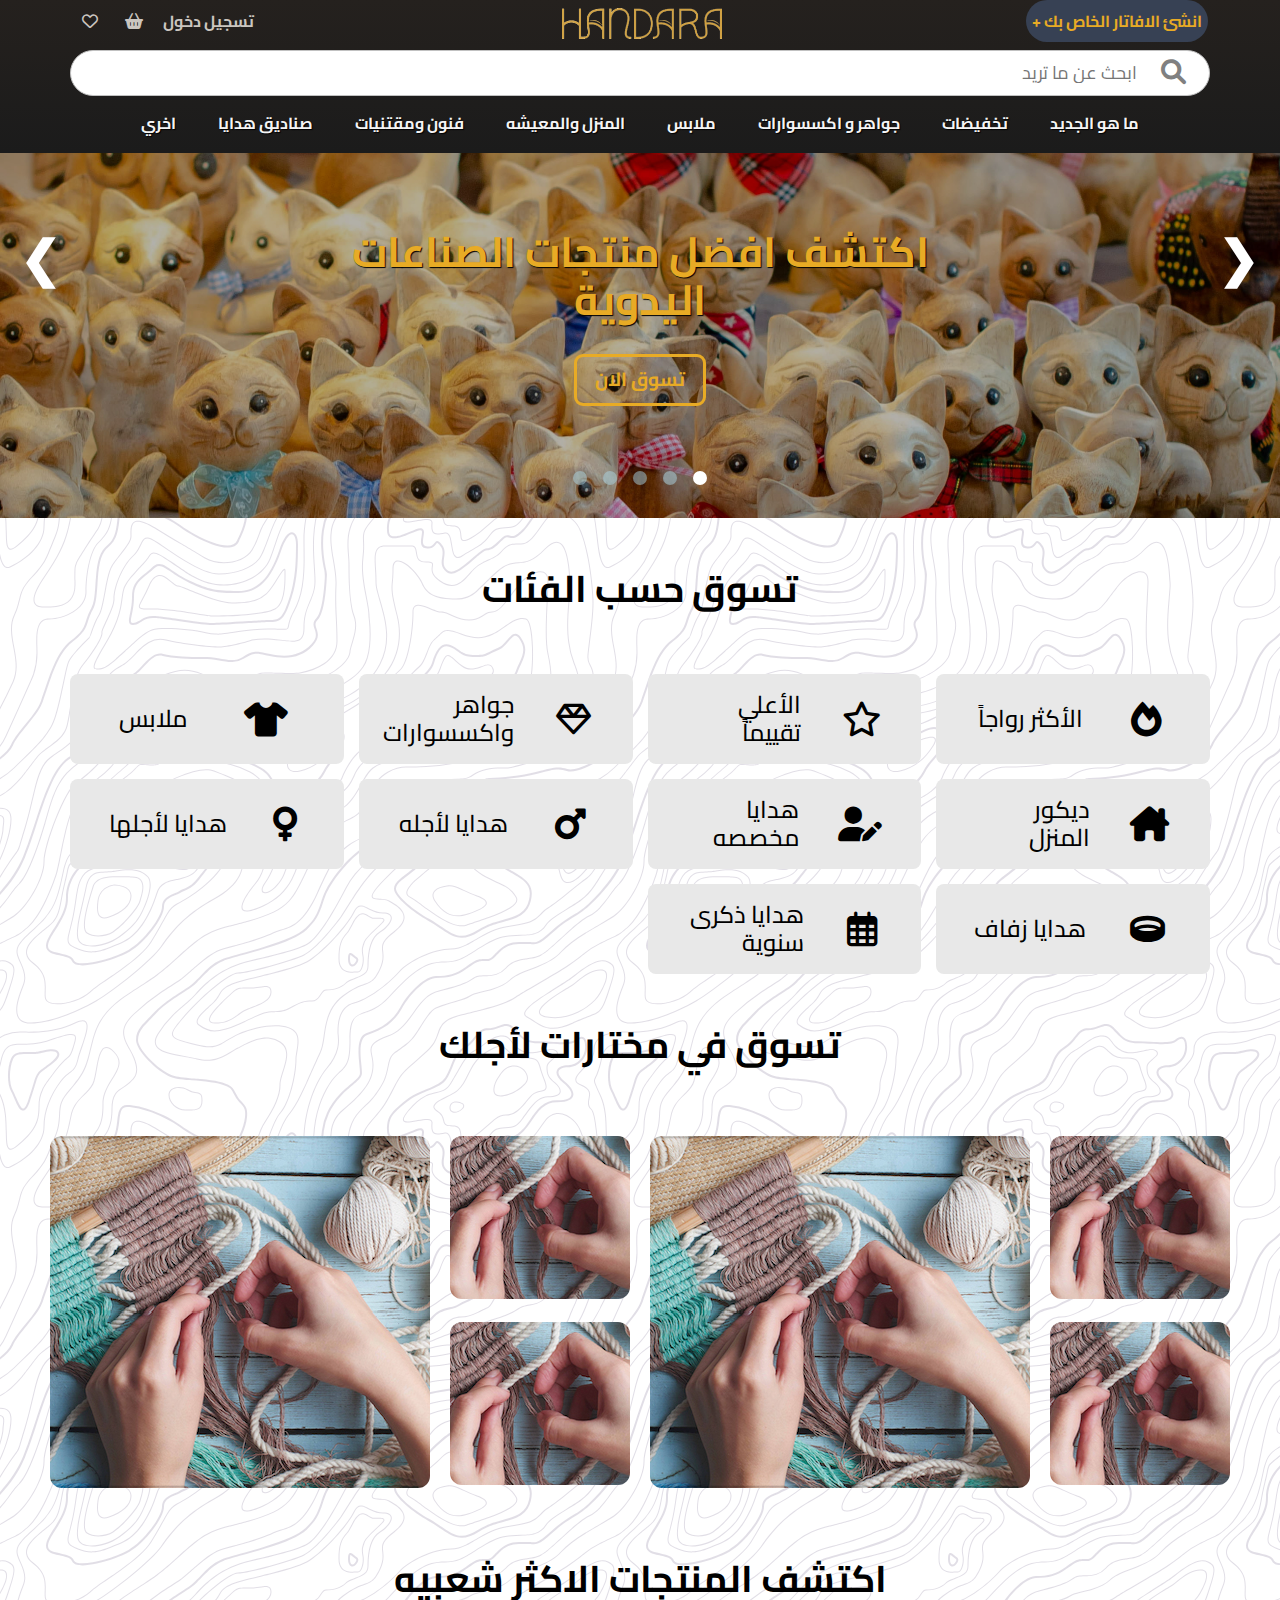
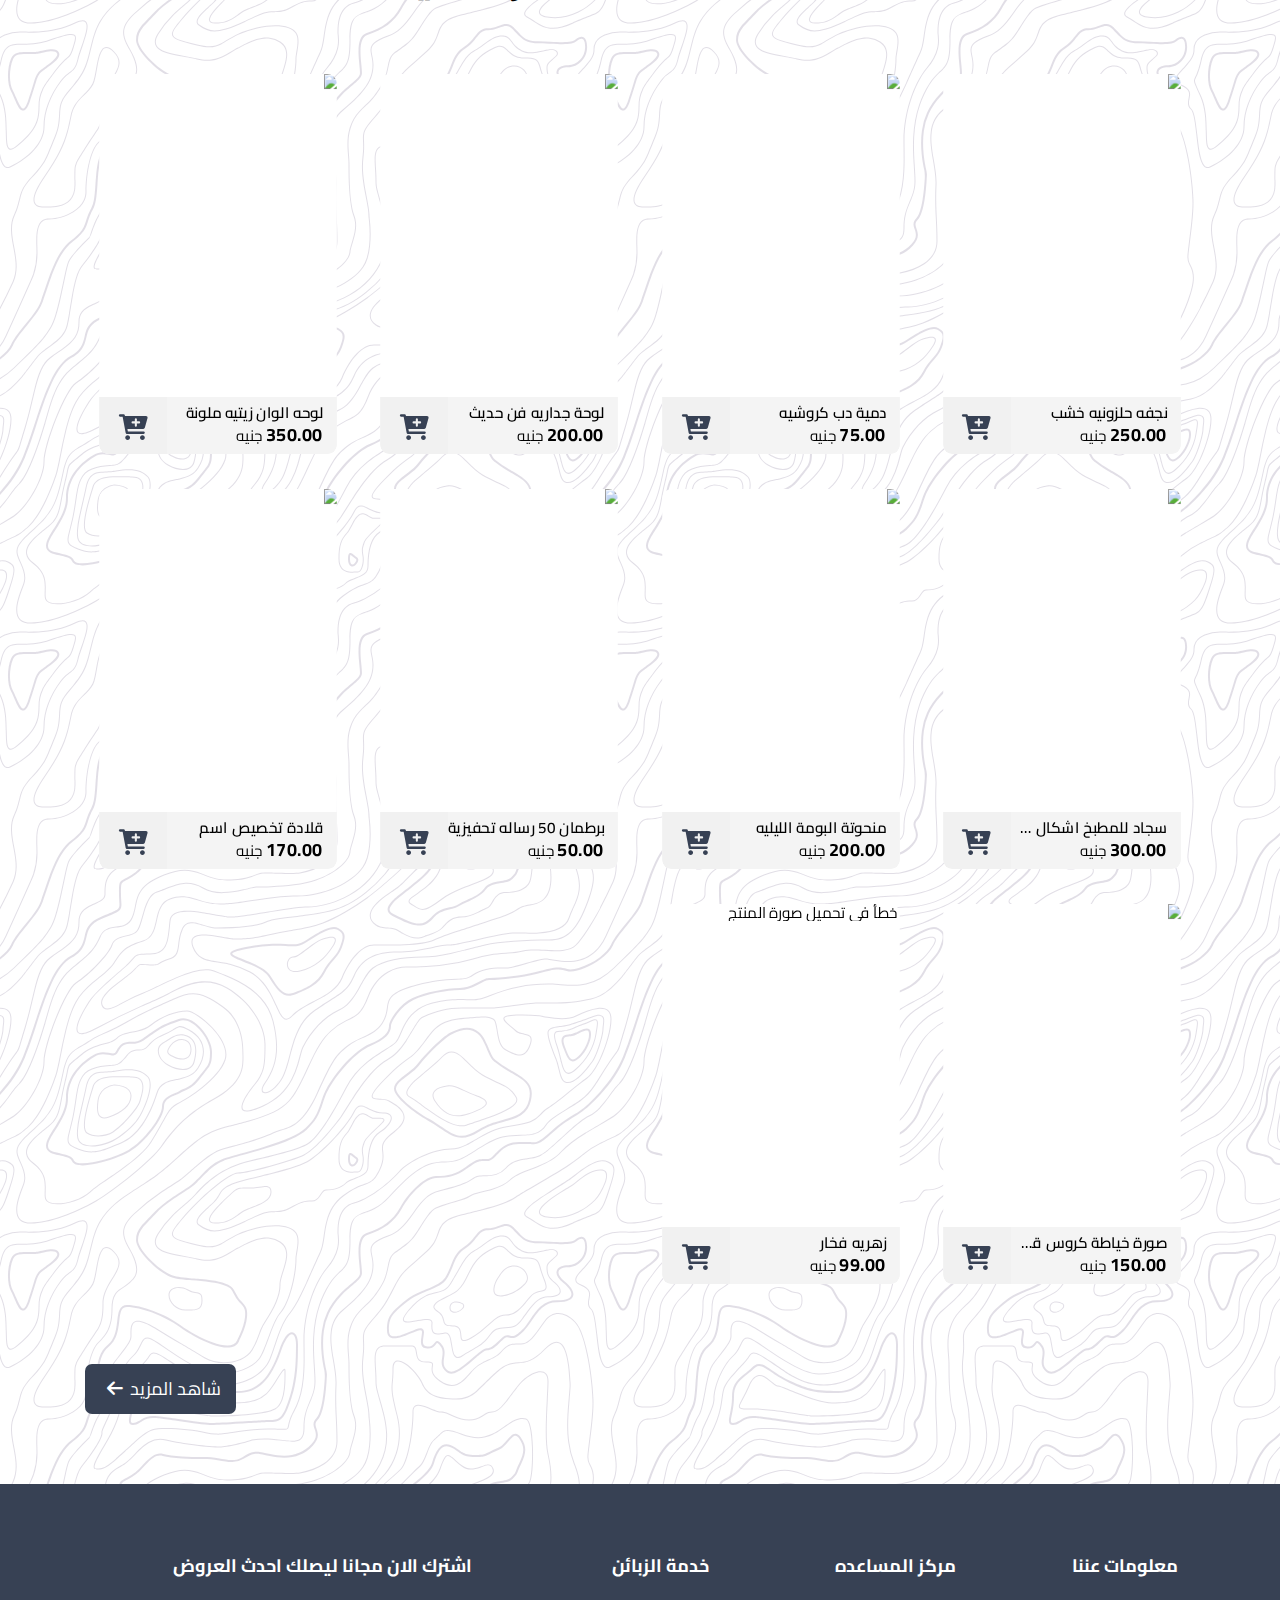
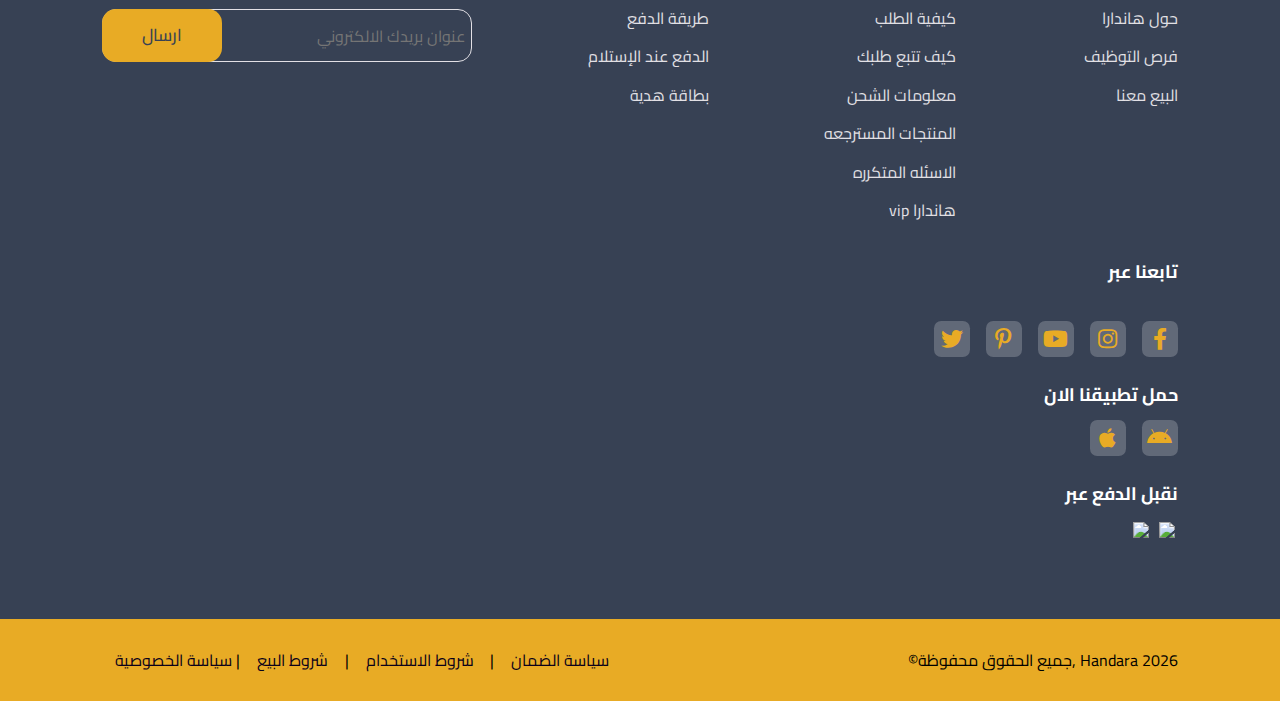
==== commit 2b6d53b3: "index5" ====
--- a/index.html
+++ b/index.html
@@ -34,7 +34,7 @@
             <a href="#user+"><i class="fa-solid fa-user-plus"></i>  </i></a>
           </ul>
           <a href="handara.html" class="logo">
-            <img src="images/Handara.png" alt="" />
+            <img src="images/HANDARA.png" alt="" />
           </a>
           <div class="left-nav">
             
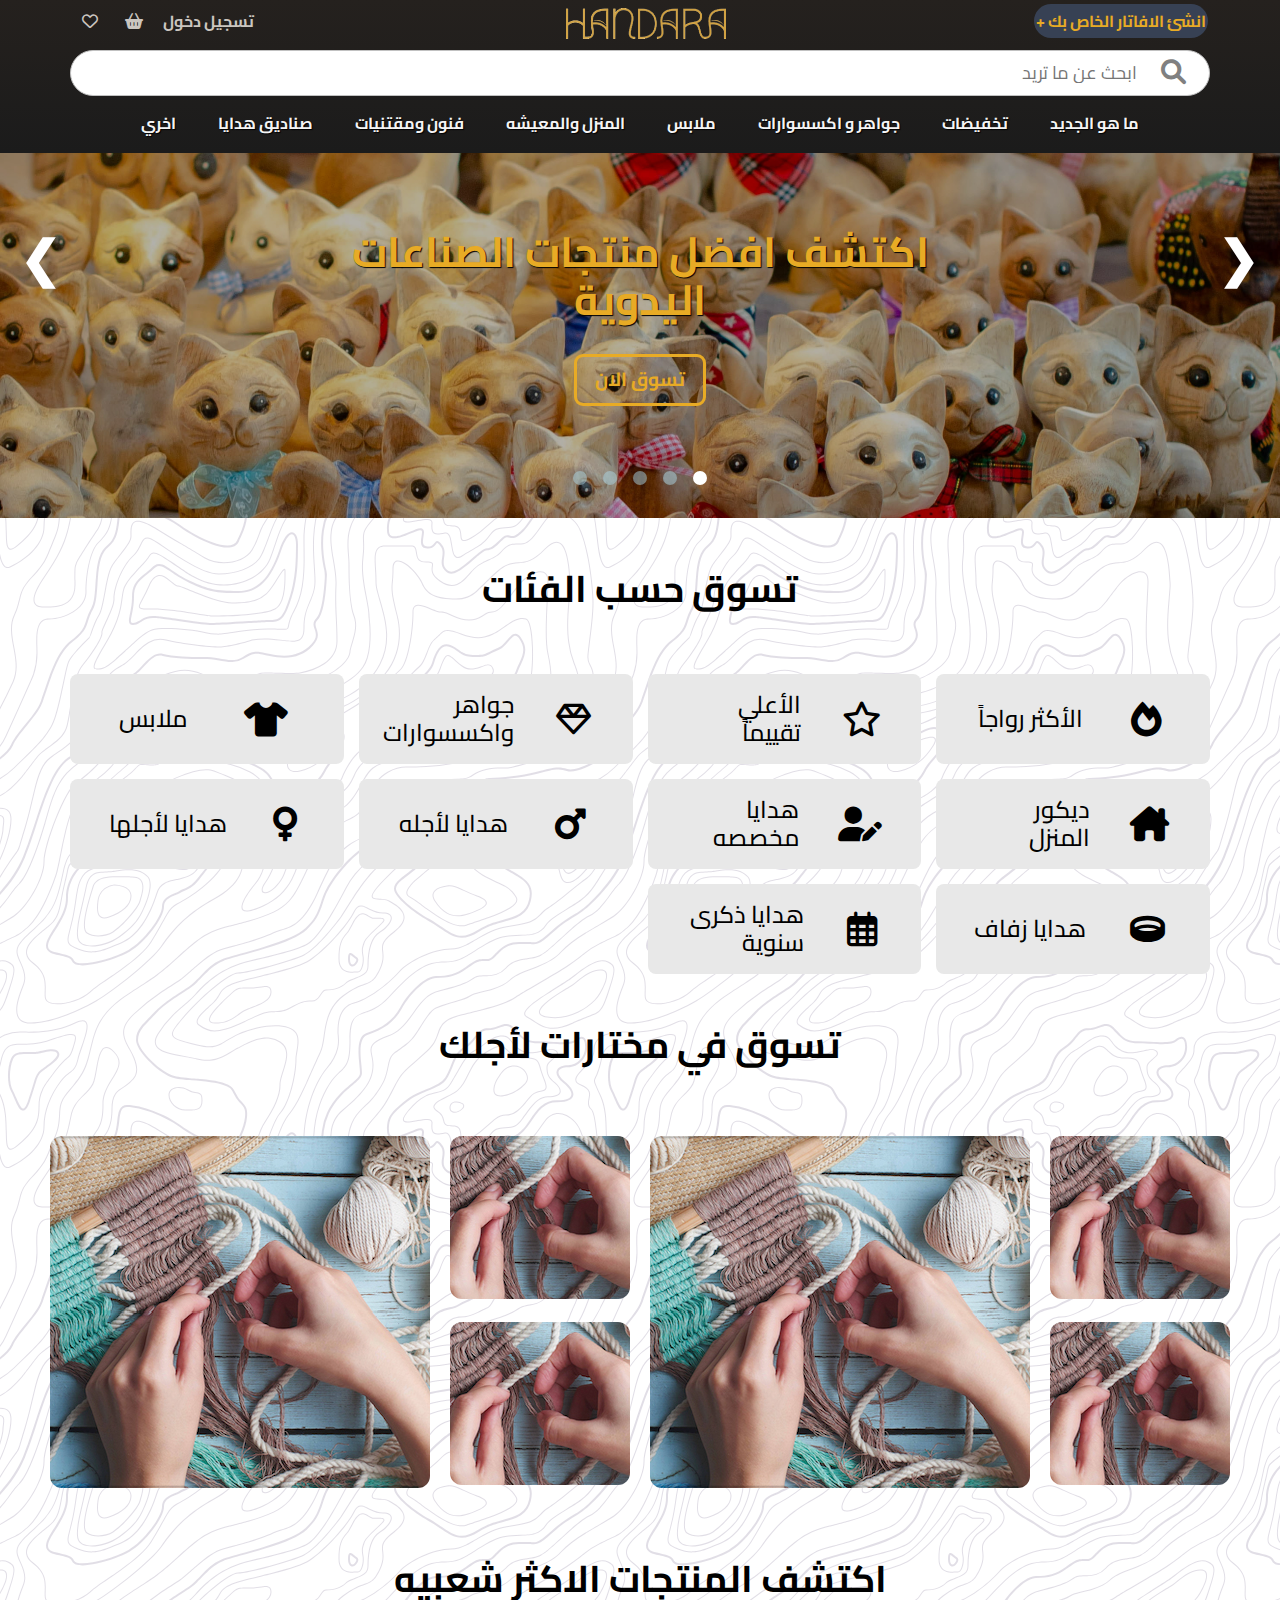
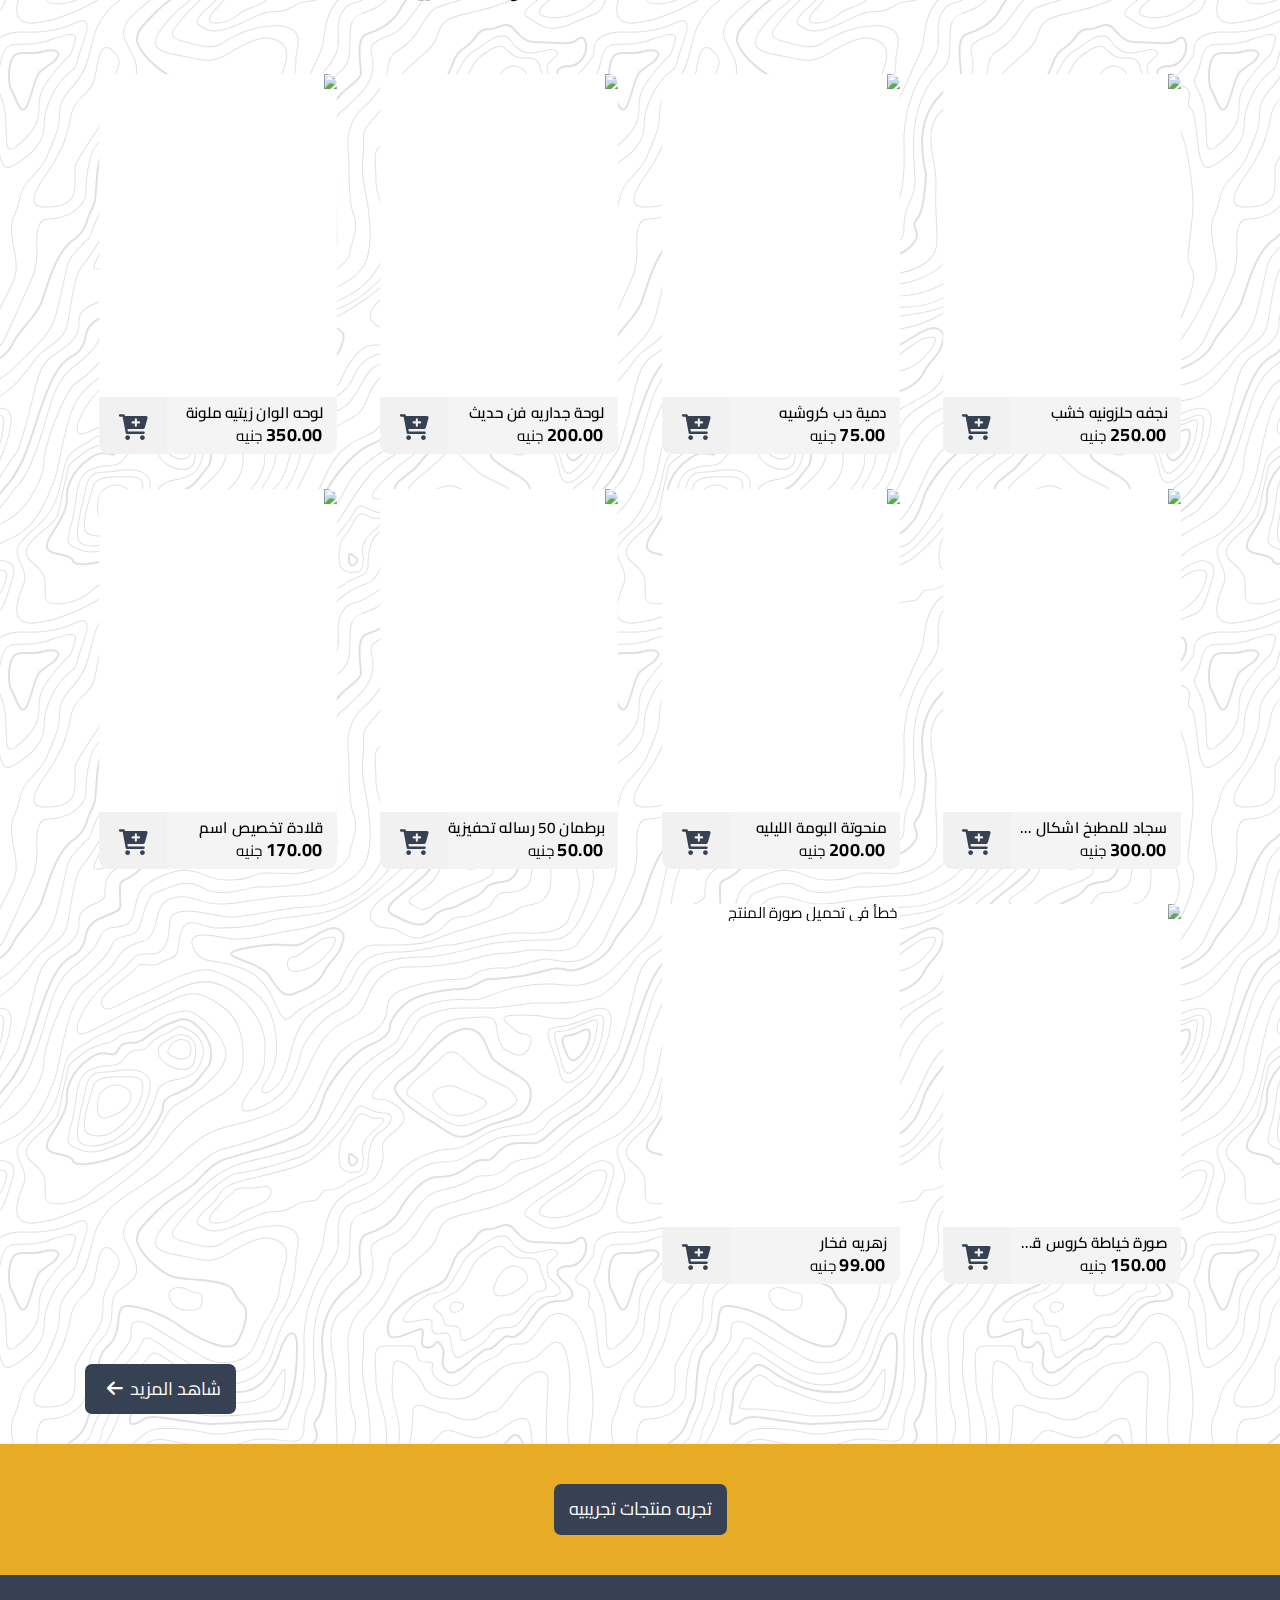
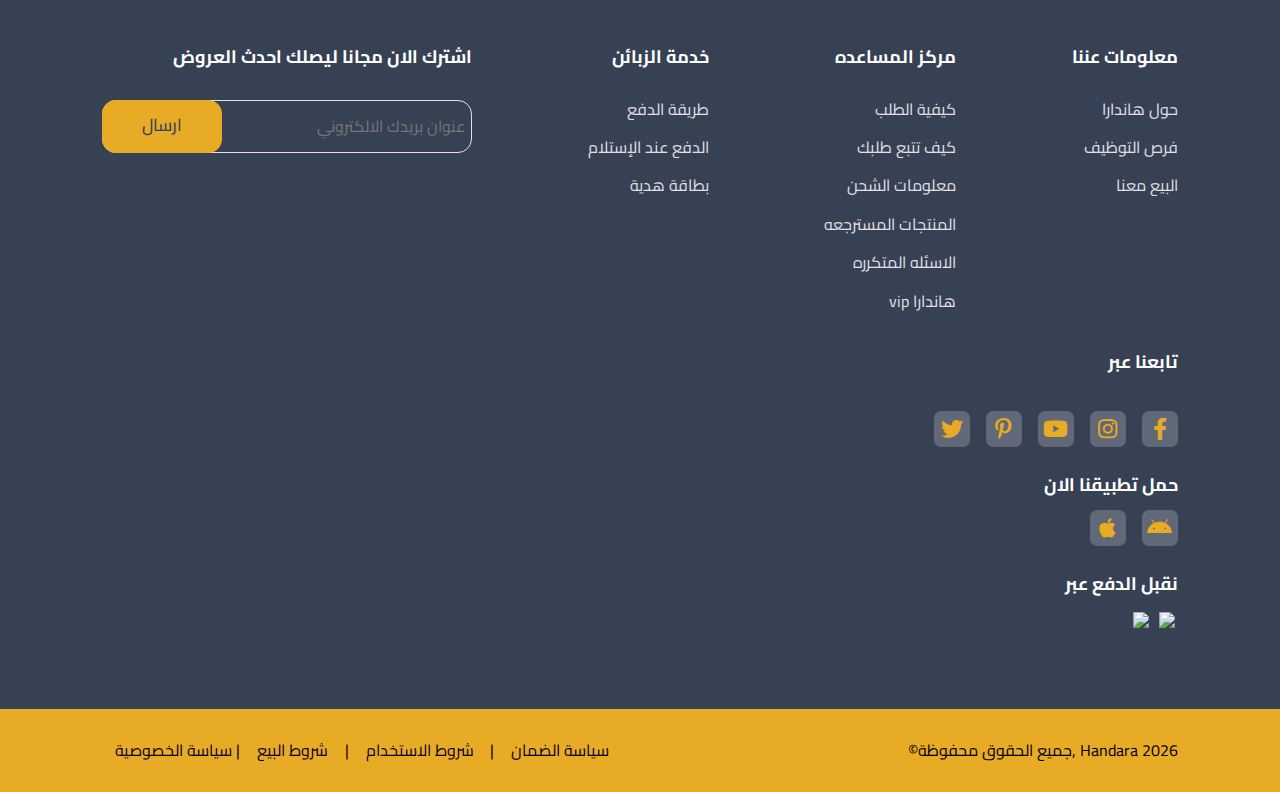
==== commit fe757b46: "commit five" ====
--- a/index.html
+++ b/index.html
@@ -549,6 +549,10 @@
       <a href="#" class="more">شاهد المزيد<i class="fa-solid fa-arrow-left"></i></a>
     </div>
   </div>
+  <section style="background-color: var(--yellow-main-color);margin-bottom:-70px;padding: 40px;">
+
+  <a href="mind-ar-js-main/Facefilters.html" class="try-now">تجربه منتجات تجريبيه</a>
+  </section>
   <!-- End popular  -->
   <!-- start footer -->
   <footer>
--- a/css/handara.css
+++ b/css/handara.css
@@ -271,7 +271,7 @@
   }
 }
 .header .main-nav:first-of-type li a {
-  padding: 6px;
+  padding: 2px;
   background-color: var(--grey-main-color);
   margin: 2px;
   border-radius: 26px;
@@ -1166,6 +1166,25 @@
 .popular .container .more:hover {
   background-color: #515f78;
 }
+.try-now {
+  color: white;
+  background-color: var(--grey-main-color);
+  padding: 15px 15px;
+  position: relative;
+  display: block;
+  width: fit-content;
+  font-size: 18px;
+  border-radius: 7px;
+  transition: 0.2s;
+  -webkit-transition: 0.2s;
+  -moz-transition: 0.2s;
+  -ms-transition: 0.2s;
+  -o-transition: 0.2s;
+  margin: auto;
+}
+.try-now:hover {
+  background-color: #515f78;
+}
 
 /* End popular */
 
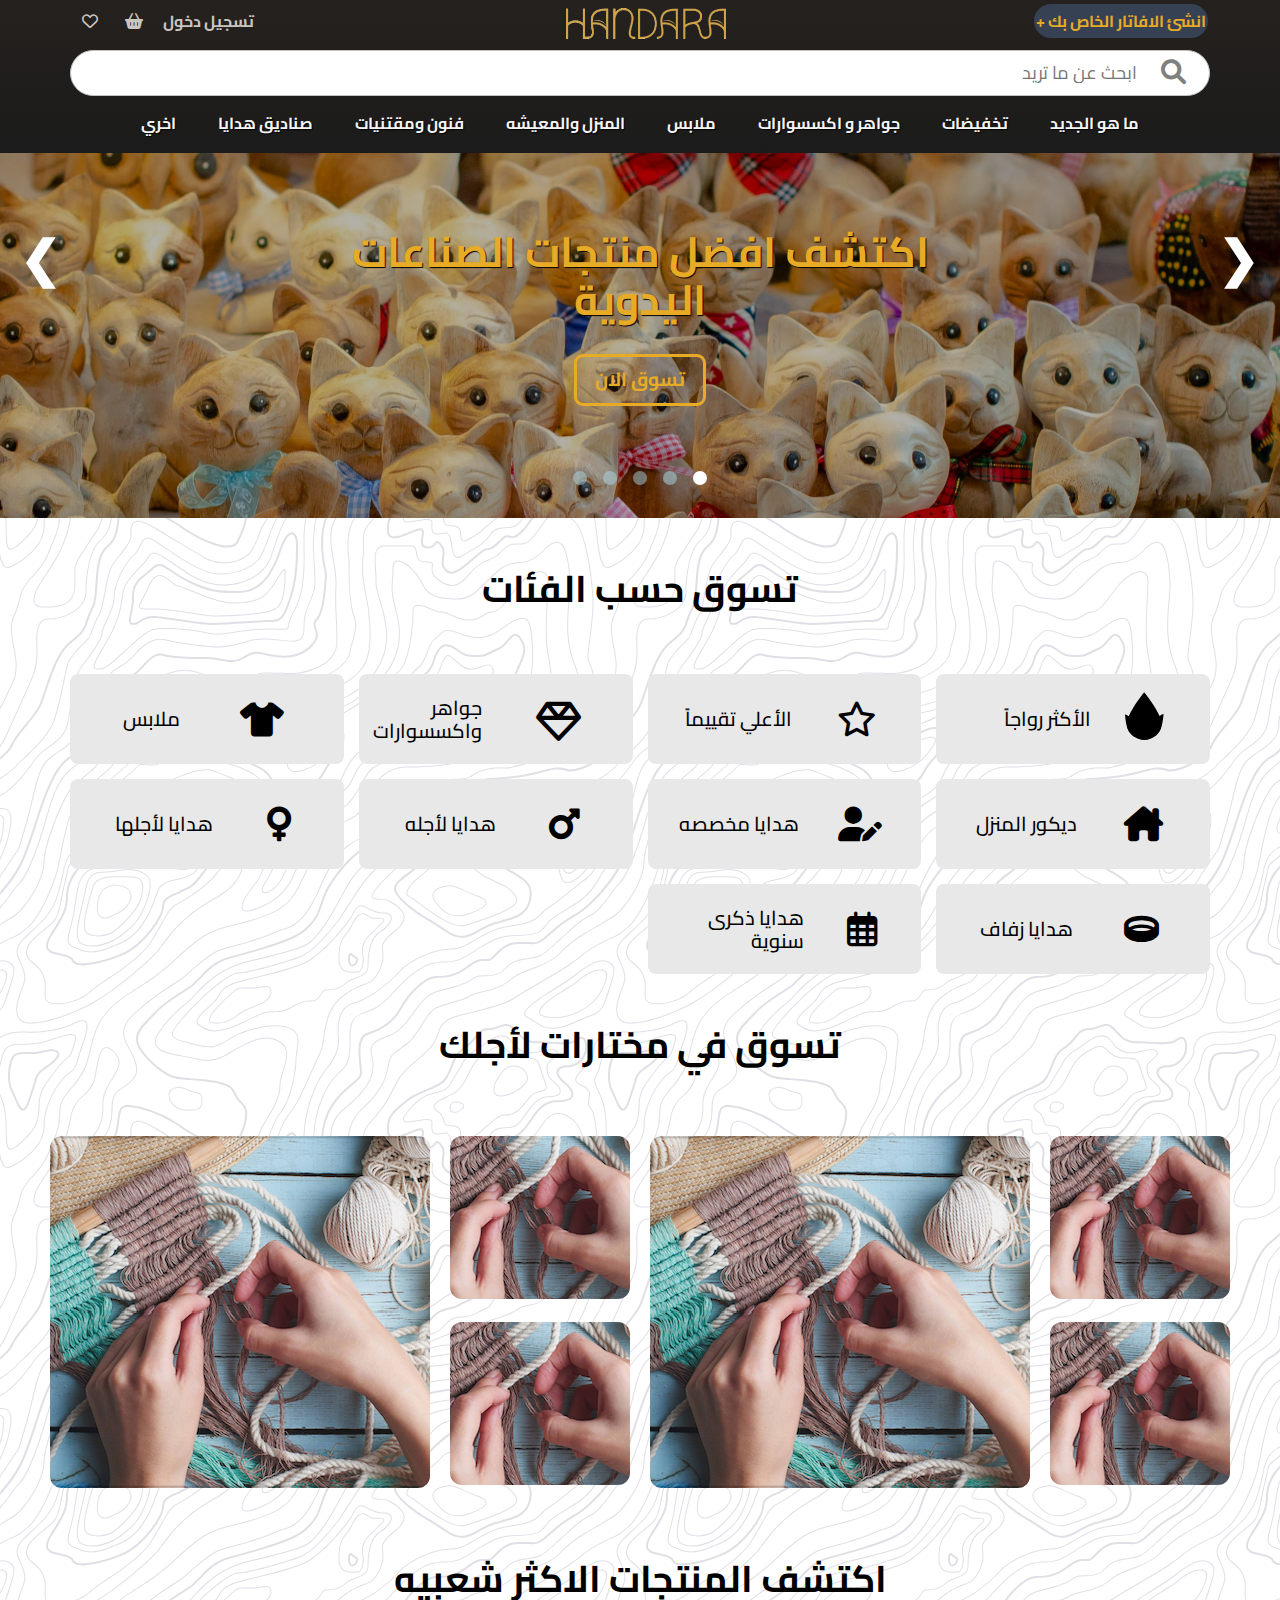
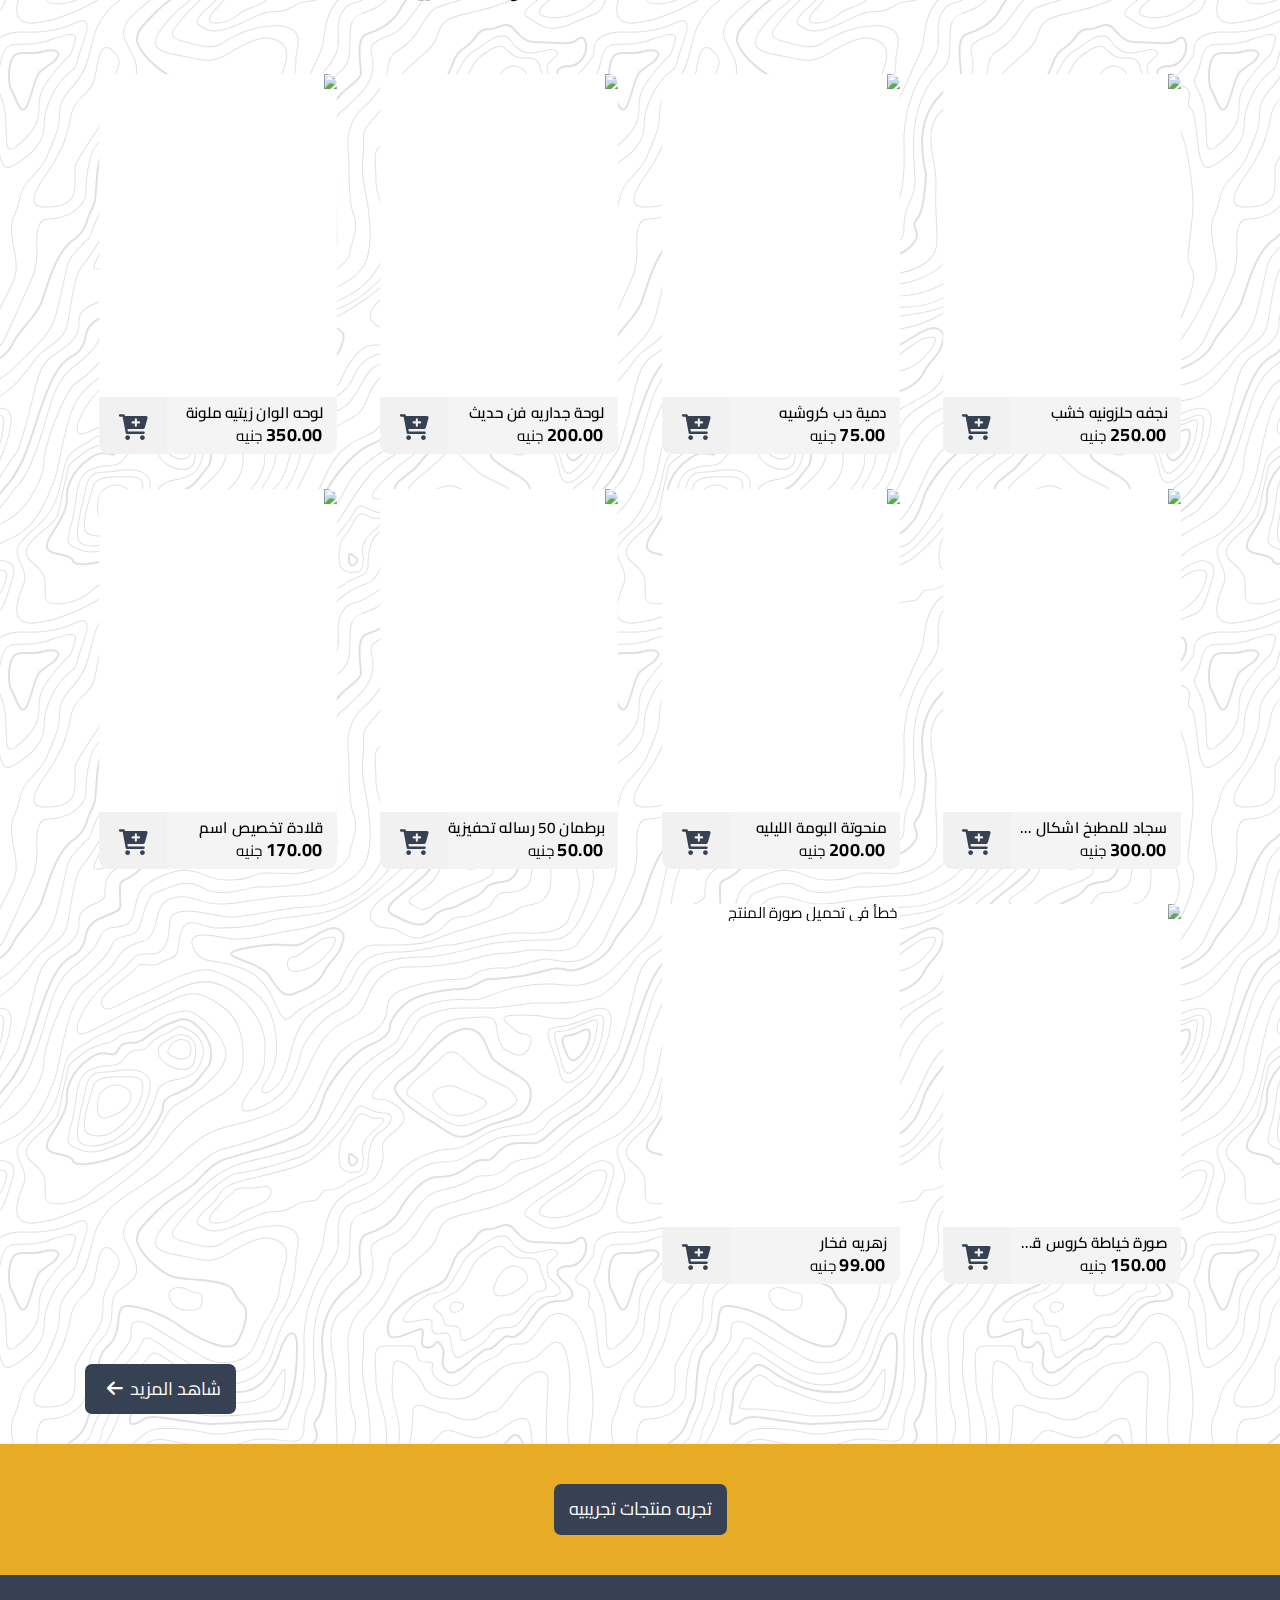
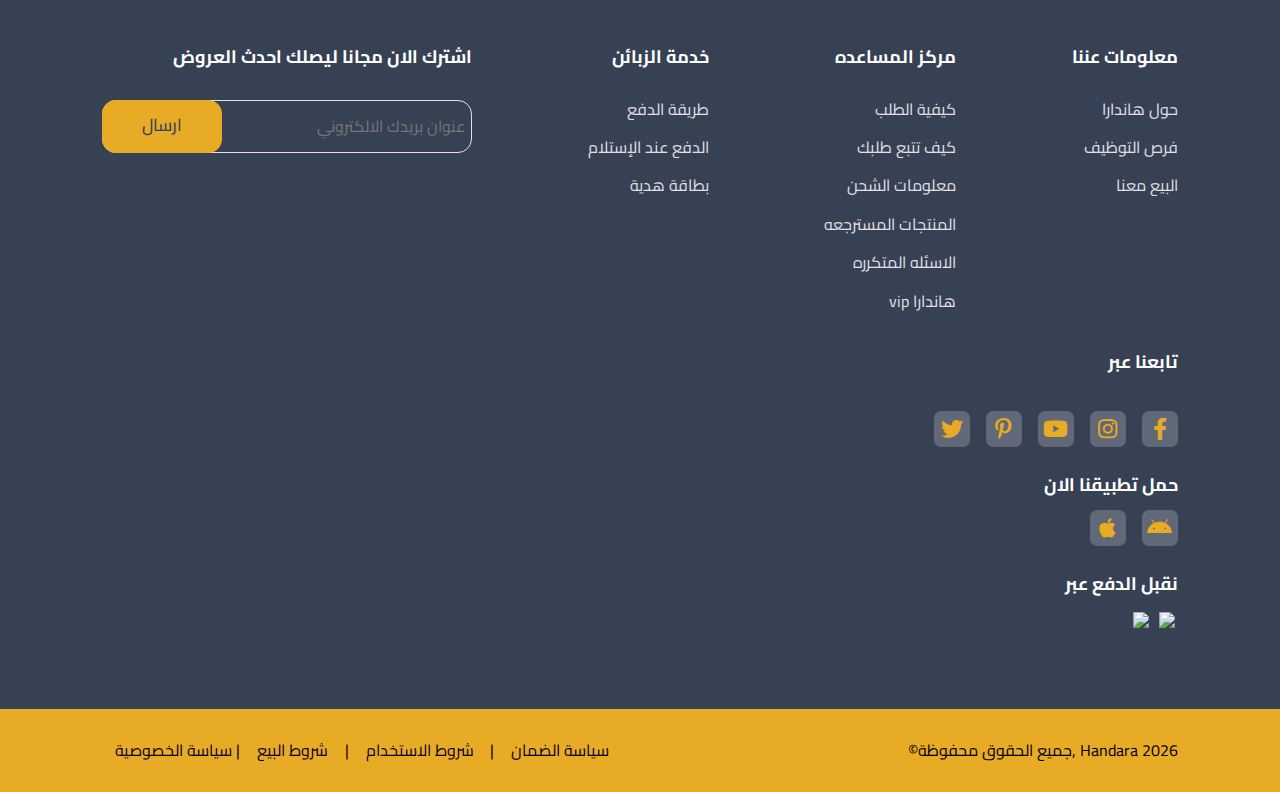
==== commit 00d9268e: "new" ====
--- a/index.html
+++ b/index.html
@@ -187,15 +187,38 @@
       <div class="categories-boxes">
         
   <a href="#" class="box 1">
-    <i class="fa-solid fa-fire"></i>
-    <p>الأكثر رواجاً</p>
+    <svg xmlns="http://www.w3.org/2000/svg" viewBox="0 0 185.68 238.8" class="example">    
+     <g class="cir" data-name="Layer 5">
+      <circle class="cls-1 cirGroup1" cx="59.04" cy="98.87" r="3.48"/>
+       
+      <circle id="my-circle" class="cls-1 cirGroup2" cx="35.53" cy="189.04" r="6.31"/>
+      <circle class="cls-1 cirGroup1" cx="145.7" cy="197.82" r="6.31"/>
+      <circle id="my-circle1" class="cls-1 cirGroup2" cx="159.7" cy="173.67" r="3.47"/>
+      <circle class="cls-1 cirGroup3" cx="48.51" cy="159.07" r="3.47"/>
+      <circle class="cls-1 cirGroup3" cx="141.07" cy="137.56" r="2.45"/>
+      <circle id="my-circle2" class="cls-1 cirGroup2" cx="100.67" cy="131.2" r="2.45"/>
+    </g>
+      <g data-name="Layer 3">
+    <!--   sideFlames   -->
+         <path class="cls-2 sideFlame1" d="M47.38,151c-9.76-4-34.9-17.48-34.9-17.48s2.29,46,15,68.12l.06.1q.33.58.68,1.13l.25.41a30.73,30.73,0,0,0,3.93,5.06l.18.17a34,34,0,0,0,46.91,2.17c14.19-12.33,16.39-34.45,3.38-48C71,150.36,57.14,155.07,47.38,151Z"/>
+        <path class="cls-2 sideFlame" d="M136.58,149c9.76-4,34.9-17.48,34.9-17.48s-2.29,46-15,68.12l-.06.1q-.33.58-.68,1.13l-.25.41a30.73,30.73,0,0,1-3.93,5.06l-.18.17a34,34,0,0,1-46.91,2.17c-14.19-12.33-16.39-34.45-3.38-48C112.91,148.36,126.82,153.07,136.58,149Z"/> 
+        
+    <!--   MainFlames   -->
+        <path class="cls-1 flame" d="M158.83,151.17C145.08,107.52,91.48,42.72,91.48,42.72S39.85,107.18,25.64,148.44a60.27,60.27,0,0,0-5.34,24.82c0,20.82,10.67,39.35,27.26,51.29l.59.42,1.26.87A75.2,75.2,0,0,0,92,238.8c39.32,0,71.19-29.19,71.19-65.2A60.19,60.19,0,0,0,158.83,151.17Z"/>       
+        <path class="cls-3 flame3" d="M147.49,159.2c-11.43-39.6-56-98.38-56-98.38s-42.9,58.47-54.71,95.91a59.16,59.16,0,0,0,18.21,69l.49.38,1,.79a59.16,59.16,0,0,0,90.93-67.74Z"/>
+        <path class="cls-4 flame2" d="M141.34,174.68c-10.17-31.89-49.79-79.23-49.79-79.23s-38.17,47.09-48.68,77.23a43.59,43.59,0,0,0-4,18.13c0,15.21,7.89,28.75,20.15,37.47l.43.31.93.64a56.06,56.06,0,0,0,31.48,9.47c29.06,0,52.63-21.33,52.63-47.63A43.52,43.52,0,0,0,141.34,174.68Z"/>
+      </g>
+    </svg>
+    
+        <p>الأكثر رواجاً</p>
   </a>
   <a href="#" class="box 2">
     <i class="fa-regular fa-star"></i>
     <p>الأعلي تقييماً</p>
   </a>
   <a href="#" class="box 3">
-    <i class="fa-regular fa-gem"></i>
+    <div class="cat-panel"><i class="fa-regular fa-gem"></i><img src="/images/jeweleries.jpg" alt=""></div>
+    
     <p>جواهر واكسسوارات</p>
   </a>
   <a href="#" class="box 4">
--- a/css/handara.css
+++ b/css/handara.css
@@ -730,11 +730,12 @@
   gap: 15px;
 }
 .box {
+  overflow: hidden;
   background: rgb(232, 232, 232);
   width: 100%;
   height: 90px;
   border-radius: 8px;
-  font-size: 24px;
+  font-size: 20px;
   font-weight: 500;
   color: black;
   display: flex;
@@ -760,18 +761,171 @@
   -ms-transform: scale(1.02);
   -o-transform: scale(1.02);
 }
+
+.box:hover .cls-1 {
+  fill: #fc7226;
+  transition: 0.6s;
+  -webkit-transition: 0.6s;
+  -moz-transition: 0.6s;
+  -ms-transition: 0.6s;
+  -o-transition: 0.6s;
+}
+.box:hover .cls-2 {
+  transition: 0.6s;
+  fill: #fc8223;
+  -webkit-transition: 0.6s;
+  -moz-transition: 0.6s;
+  -ms-transition: 0.6s;
+  -o-transition: 0.6s;
+}
+.box:hover .cls-3 {
+  transition: 0.6s;
+  fill: #fc8223;
+  -webkit-transition: 0.6s;
+  -moz-transition: 0.6s;
+  -ms-transition: 0.6s;
+  -o-transition: 0.6s;
+}
+.box:hover .cls-4 {
+  transition: 0.6s;
+  fill: #fc9823;
+  -webkit-transition: 0.6s;
+  -moz-transition: 0.6s;
+  -ms-transition: 0.6s;
+  -o-transition: 0.6s;
+}
+
 .box p {
   max-width: 120px;
 }
 .box i {
   font-size: 35px;
 }
+.cat-panel {
+  display: grid;
+  gap: 34px;
+  transform: translate(8px, 65px);
+  transition: ease 1s;
+  -webkit-transition: ease 1s;
+}
+.box:hover .cat-panel {
+  transform: translate(8px, -39px);
+  -webkit-transform: translate(8px, -39px);
+  -moz-transform: translate(8px, -39px);
+  -ms-transform: translate(8px, -39px);
+  -o-transform: translate(8px, -39px);
+  -webkit-transition: ease 1s;
+  -moz-transition: ease 1s;
+  -ms-transition: ease 1s;
+  -o-transition: ease 1s;
+}
+.cat-panel img {
+  width: 145px;
+}
+.cat-panel i {
+  transform: translate(-50px, 0px);
+  -webkit-transform: translate(-50px, 0px);
+  -moz-transform: translate(-50px, 0px);
+  -ms-transform: translate(-50px, 0px);
+  -o-transform: translate(-50px, 0px);
+  font-size: 45px;
+}
 /* End categories */
 
+.example {
+  width: 45px;
+  margin: 0px -25px 15px -37px;
+}
+
+@keyframes circles {
+  50% {
+    transform: translateY(-6em) scale(1, 1);
+  }
+  100% {
+    opacity: 0;
+  }
+}
+
+@keyframes flame {
+  to {
+    transform-origin: bottom center;
+    transform: rotate(4deg);
+  }
+}
+
+@keyframes sideFlame {
+  100% {
+    transform-origin: bottom left;
+    transform: rotate(4deg);
+  }
+}
+
+@keyframes sideFlame1 {
+  100% {
+    transform-origin: bottom right;
+    transform: rotate(4deg);
+    /*       transform: translateY(-.5em); */
+  }
+}
+
+.box:hover .cirGroup1 {
+  animation: 0.4s circles infinite;
+  -webkit-animation-name: circles;
+  -webkit-animation-duration: 0.4s;
+  -webkit-animation: 0.4s circles infinite;
+}
+
+.box:hover .cirGroup2 {
+  animation: 0.7s circles infinite;
+  -webkit-animation-name: circles;
+  -webkit-animation-duration: 0.7s;
+  -webkit-animation: 0.7s circles infinite;
+}
+
+.box:hover .cirGroup3 {
+  animation: 1.5s circles infinite;
+  -webkit-animation-name: circles;
+  -webkit-animation-duration: 1.5s;
+  -webkit-animation: 1.5s circles infinite;
+}
+
+.box:hover .flame {
+  -webkit-animation-name: flame;
+  -webkit-animation-duration: 0.5s;
+  animation: flame 0.5s ease-in-out infinite alternate;
+  -webkit-animation: flame 0.5s ease-in-out infinite alternate;
+}
+
+.box:hover .flame2 {
+  -webkit-animation-name: flame;
+  -webkit-animation-duration: 0.4s;
+  animation: flame 0.4s ease-in-out infinite alternate;
+  -webkit-animation: flame 0.4s ease-in-out infinite alternate;
+}
+
+.box:hover .flame3 {
+  -webkit-animation-name: flame;
+  -webkit-animation-duration: 0.6s;
+  animation: flame 0.6s ease-in-out infinite alternate;
+  -webkit-animation: flame 0.6s ease-in-out infinite alternate;
+}
+
+.box:hover .sideFlame1 {
+  -webkit-animation-name: sideFlame1;
+  -webkit-animation-duration: 0.9s;
+  animation: sideFlame1 0.9s ease-in-out infinite alternate;
+  -webkit-animation: sideFlame1 0.9s ease-in-out infinite alternate;
+}
+
+.box:hover .sideFlame {
+  -webkit-animation-name: sideFlame1;
+  -webkit-animation-duration: 0.5s;
+  animation: sideFlame 0.5s ease-in-out infinite alternate;
+  -webkit-animation: sideFlame 0.5s ease-in-out infinite alternate;
+}
+
 /* start for-you */
 
-.for-you {
-}
 .for-you .container {
   margin: 70px 50px;
   min-width: fit-content;
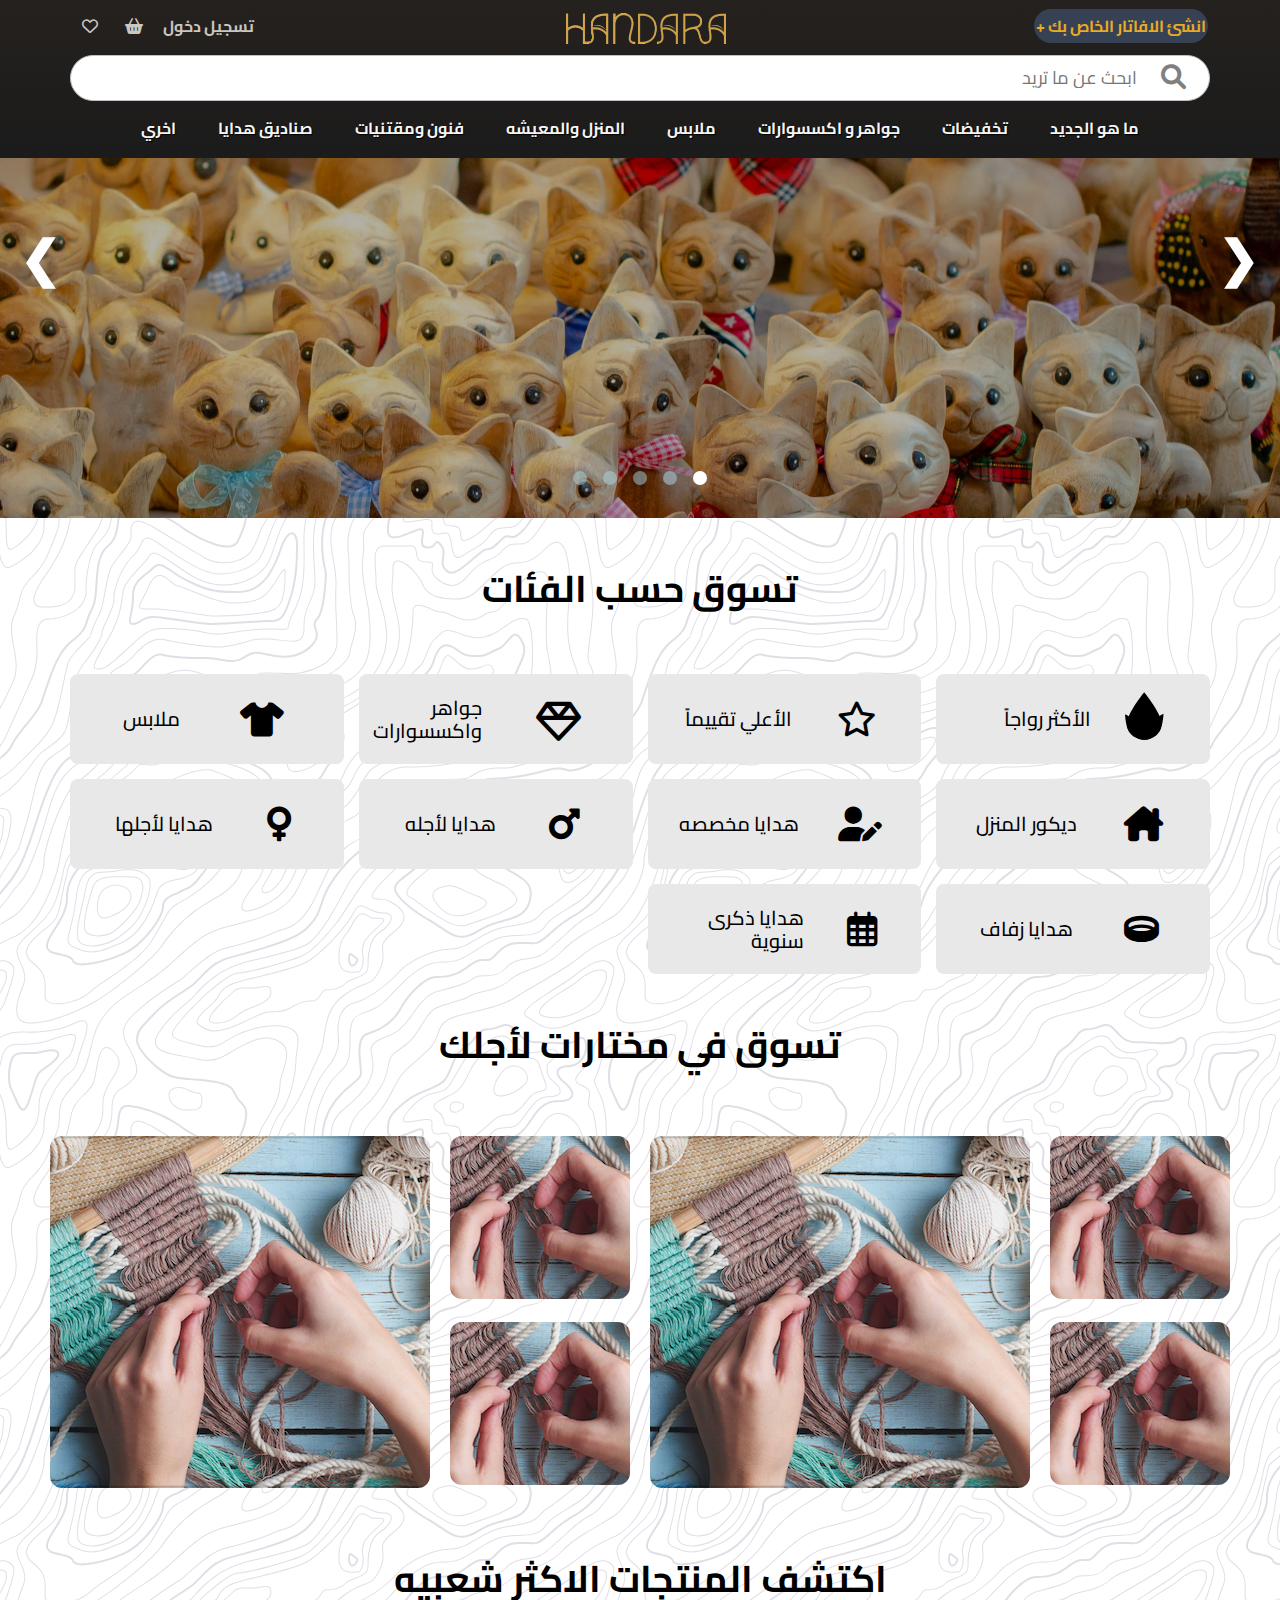
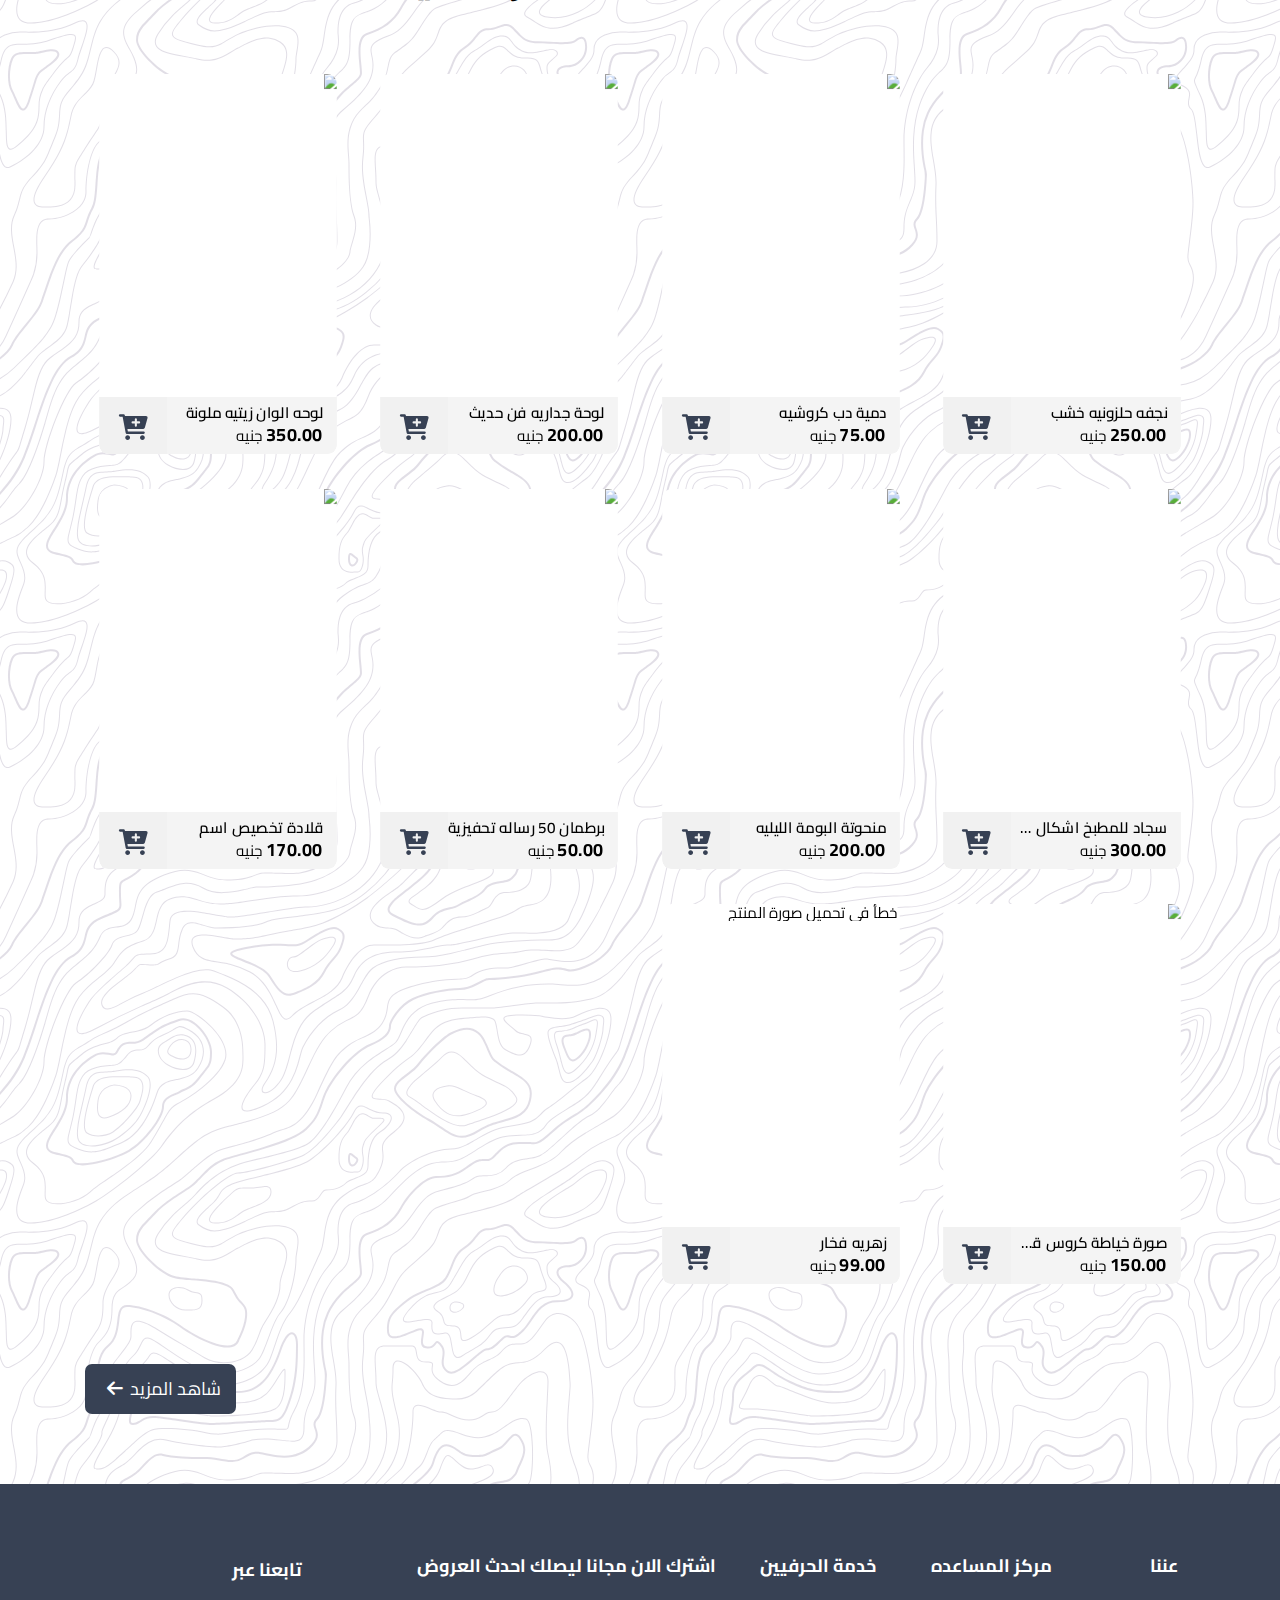
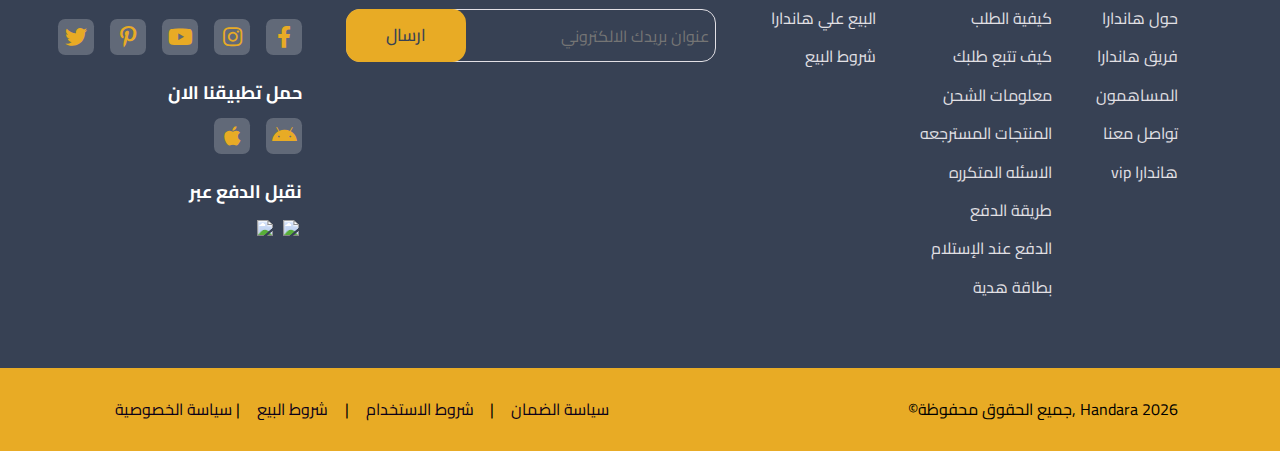
==== commit 605814b5: "changes for launching" ====
--- a/index.html
+++ b/index.html
@@ -22,59 +22,46 @@
       />
       <!-- page Icon -->
   <link rel="shortcut icon" href="images/siteIcon.png" type="image/x-icon">
-      <!-- <link rel="shortcut icon" href="" type="image/x-icon" /> -->
+      <link rel="shortcut icon" href="" type="image/x-icon" />
     </head>
     <body>
       <!-- start header -->
-      <div class="header" id="header">
+      <header class="header" id="header">
         <div class="container">
           <ul class="main-nav">
             <a href="#nav-list-mobile"><i class="fa-solid fa-bars"></i></a>
-            <li><a href="avatar page/avatar.html">انشئ الافاتار الخاص بك + </a></li>
-            <a href="#user+"><i class="fa-solid fa-user-plus"></i>  </i></a>
+            <li><a href="avatar page/avatar.html">انشئ الافاتار الخاص بك +</a></li>
+            <a href="#user+"><i class="fa-solid fa-user-plus"></i></i></a>
           </ul>
-          <a href="handara.html" class="logo">
-            <img src="images/HANDARA.png" alt="" />
+
+          <a href="/index.html" class="logo">
+            <img src="images/HANDARA.png" alt="Handara-Logo"/>
           </a>
+          
           <div class="left-nav">
-            
             <a href="#logIn">تسجيل دخول</a>
             <a href="#cart"><i class="fa-solid fa-basket-shopping"></i></a>
-            <div id="open1" class="dialog">
-  
-              <p style="
-              text-align: center;
-              font-size: 15px;
-              ">سله المشتريات</p>     
+            <div  class="dialog-cart">
+              <p>سله المشتريات</p>     
               </div>
               <a href="#Favourites"><i class="fa-regular fa-heart"></i></a>
-              <div id="open1" class="dialog-2">
-    
-                <p style="
-                text-align: center;
-                ">المفضله</p>     
+              <div class="dialog-fav">
+                <p>المفضله</p>     
                 </div>
           </div>
 
           <form class="search-box">
-            <button style="background: none; border: none;     padding: 4px 0PX 7PX 3PX;
-      MARGIN-LEFT: -2PX;
-            ">
-              <span
-                style="font-size: 25px; color: grey
-                "
-                class="material-symbols-outlined"
-              ><i class="fa-solid fa-magnifying-glass"></i></span>
+            <button>
+              <span><i class="fa-solid fa-magnifying-glass"></i></span>
             </button>
             <input
               type="search"
-              name="focus"
+              name="search"
               placeholder="ابحث عن ما تريد"
               id="search-input"
               value=""
             />
-          </form>
-            
+          </form>        
         </div>
         <div class="categories-nav"> 
           <ul class="extra">
@@ -88,57 +75,15 @@
             <li><a href="#others">اخري</a></li></div> 
           </ul>
         </div>
-      </div> 
+      </header> 
       <!-- End header -->
          <!-- start image-slider -->
             
-            <div class="image-slider">
-
-              
-              <!-- Next and previous buttons -->
-              <!-- <p class="landing-text">تصفح العديد والعديد من الهدايا</p>
-                <button class="landing-button">تسوق الان</button> -->
-                
-                <a class="prev" onclick="prevSlide()">&#10094;</a>
-                <a class="next" onclick="nextSlide()">&#10095;</a>
-            
-                <div style="
-                width: auto;
-                position: absolute;
-                bottom: 112px;
-                display: flex;
-                flex-direction: column;
-                gap: 30px;
-                align-items: center;
-                color: white;
-            " class="dots-container">
-                
-                
-                
-                
-                <h2 style="
-            color: var(--yellow-main-color);
-            font-size: 42px;
-            text-align: center;
-            text-shadow: 1.2px 1.2px 1px black;
-            ">اكتشف افضل منتجات الصناعات اليدوية </h2><button style="
-                padding: 12px 18px;
-                font-size: 19px;
-                width: max-content;
-                bottom: 10px;
-                color: var(--yellow-main-color);
-                border: solid var(--yellow-main-color);
-                font-weight: bold;
-                border-radius: 9px;
-            ">تسوق الان
-            </button>
-              </div>
-
-
-
-
-                <!-- The dots/circles -->
-                <div class="dots-container">
+            <div class="image-slider"> 
+            <a class="prev" onclick="prevSlide()">&#10094;</a>
+<a class="next" onclick="nextSlide()">&#10095;</a>
+<!-- The dots/circles -->
+<div class="dots-container">
       <span class="dots" onclick="currentSlide(1)"></span>
       <span class="dots" onclick="currentSlide(2)"></span>
       <span class="dots" onclick="currentSlide(3)"></span>
@@ -146,11 +91,6 @@
       <span class="dots" onclick="currentSlide(5)"></span>
     </div>
     
-    <!-- <video loop muted autoplay>
-      <source src="/images/_411.mp4">
-    </video> -->
-    
-    
     <div class="carousel-container">
       <div class="mySlides animate">
           <img src="images/slide-img2.jpg" alt="slide" />
@@ -173,7 +113,6 @@
         <source src="images/production ID_3755533.mp4" type="video/mp4">
       </video>  
     </div>
-    
   </div>
   </div>
 
@@ -186,11 +125,13 @@
       
       <div class="categories-boxes">
         
+        <!--categories boxes -->
   <a href="#" class="box 1">
+    <!-- start flame animation -->
     <svg xmlns="http://www.w3.org/2000/svg" viewBox="0 0 185.68 238.8" class="example">    
-     <g class="cir" data-name="Layer 5">
+      <g class="cir" data-name="Layer 5">
       <circle class="cls-1 cirGroup1" cx="59.04" cy="98.87" r="3.48"/>
-       
+      
       <circle id="my-circle" class="cls-1 cirGroup2" cx="35.53" cy="189.04" r="6.31"/>
       <circle class="cls-1 cirGroup1" cx="145.7" cy="197.82" r="6.31"/>
       <circle id="my-circle1" class="cls-1 cirGroup2" cx="159.7" cy="173.67" r="3.47"/>
@@ -198,26 +139,27 @@
       <circle class="cls-1 cirGroup3" cx="141.07" cy="137.56" r="2.45"/>
       <circle id="my-circle2" class="cls-1 cirGroup2" cx="100.67" cy="131.2" r="2.45"/>
     </g>
-      <g data-name="Layer 3">
+    <g data-name="Layer 3">
     <!--   sideFlames   -->
-         <path class="cls-2 sideFlame1" d="M47.38,151c-9.76-4-34.9-17.48-34.9-17.48s2.29,46,15,68.12l.06.1q.33.58.68,1.13l.25.41a30.73,30.73,0,0,0,3.93,5.06l.18.17a34,34,0,0,0,46.91,2.17c14.19-12.33,16.39-34.45,3.38-48C71,150.36,57.14,155.07,47.38,151Z"/>
-        <path class="cls-2 sideFlame" d="M136.58,149c9.76-4,34.9-17.48,34.9-17.48s-2.29,46-15,68.12l-.06.1q-.33.58-.68,1.13l-.25.41a30.73,30.73,0,0,1-3.93,5.06l-.18.17a34,34,0,0,1-46.91,2.17c-14.19-12.33-16.39-34.45-3.38-48C112.91,148.36,126.82,153.07,136.58,149Z"/> 
-        
+    <path class="cls-2 sideFlame1" d="M47.38,151c-9.76-4-34.9-17.48-34.9-17.48s2.29,46,15,68.12l.06.1q.33.58.68,1.13l.25.41a30.73,30.73,0,0,0,3.93,5.06l.18.17a34,34,0,0,0,46.91,2.17c14.19-12.33,16.39-34.45,3.38-48C71,150.36,57.14,155.07,47.38,151Z"/>
+    <path class="cls-2 sideFlame" d="M136.58,149c9.76-4,34.9-17.48,34.9-17.48s-2.29,46-15,68.12l-.06.1q-.33.58-.68,1.13l-.25.41a30.73,30.73,0,0,1-3.93,5.06l-.18.17a34,34,0,0,1-46.91,2.17c-14.19-12.33-16.39-34.45-3.38-48C112.91,148.36,126.82,153.07,136.58,149Z"/> 
+    
     <!--   MainFlames   -->
-        <path class="cls-1 flame" d="M158.83,151.17C145.08,107.52,91.48,42.72,91.48,42.72S39.85,107.18,25.64,148.44a60.27,60.27,0,0,0-5.34,24.82c0,20.82,10.67,39.35,27.26,51.29l.59.42,1.26.87A75.2,75.2,0,0,0,92,238.8c39.32,0,71.19-29.19,71.19-65.2A60.19,60.19,0,0,0,158.83,151.17Z"/>       
-        <path class="cls-3 flame3" d="M147.49,159.2c-11.43-39.6-56-98.38-56-98.38s-42.9,58.47-54.71,95.91a59.16,59.16,0,0,0,18.21,69l.49.38,1,.79a59.16,59.16,0,0,0,90.93-67.74Z"/>
-        <path class="cls-4 flame2" d="M141.34,174.68c-10.17-31.89-49.79-79.23-49.79-79.23s-38.17,47.09-48.68,77.23a43.59,43.59,0,0,0-4,18.13c0,15.21,7.89,28.75,20.15,37.47l.43.31.93.64a56.06,56.06,0,0,0,31.48,9.47c29.06,0,52.63-21.33,52.63-47.63A43.52,43.52,0,0,0,141.34,174.68Z"/>
+    <path class="cls-1 flame" d="M158.83,151.17C145.08,107.52,91.48,42.72,91.48,42.72S39.85,107.18,25.64,148.44a60.27,60.27,0,0,0-5.34,24.82c0,20.82,10.67,39.35,27.26,51.29l.59.42,1.26.87A75.2,75.2,0,0,0,92,238.8c39.32,0,71.19-29.19,71.19-65.2A60.19,60.19,0,0,0,158.83,151.17Z"/>       
+    <path class="cls-3 flame3" d="M147.49,159.2c-11.43-39.6-56-98.38-56-98.38s-42.9,58.47-54.71,95.91a59.16,59.16,0,0,0,18.21,69l.49.38,1,.79a59.16,59.16,0,0,0,90.93-67.74Z"/>
+    <path class="cls-4 flame2" d="M141.34,174.68c-10.17-31.89-49.79-79.23-49.79-79.23s-38.17,47.09-48.68,77.23a43.59,43.59,0,0,0-4,18.13c0,15.21,7.89,28.75,20.15,37.47l.43.31.93.64a56.06,56.06,0,0,0,31.48,9.47c29.06,0,52.63-21.33,52.63-47.63A43.52,43.52,0,0,0,141.34,174.68Z"/>
       </g>
     </svg>
-    
-        <p>الأكثر رواجاً</p>
+    <!-- End flame animation -->
+    
+    <p>الأكثر رواجاً</p>
   </a>
   <a href="#" class="box 2">
     <i class="fa-regular fa-star"></i>
     <p>الأعلي تقييماً</p>
   </a>
   <a href="#" class="box 3">
-    <div class="cat-panel"><i class="fa-regular fa-gem"></i><img src="/images/jeweleries.jpg" alt=""></div>
+    <div class="cat-panel"><i class="fa-regular fa-gem"></i><img src="images/jeweleries.jpg" alt=""></div>
     
     <p>جواهر واكسسوارات</p>
   </a>
@@ -249,14 +191,12 @@
     <i class="fa-regular fa-calendar-days"></i>
     <p>هدايا ذكرى سنوية</p>
   </a>
-
-  </div>
-
+  </div>
   </div>
   </div>
   <!-- End categories -->
 
-  <!-- start for-you -->
+  <!-- start for-you section -->
 
   <div class="for-you" id="for-you">
     <h1> تسوق في مختارات لأجلك</h1>
@@ -295,9 +235,9 @@
     </div>  
 
 
-  <!-- End for-you -->
-
-  <!-- start popular  -->
+  <!-- End for-you section -->
+
+  <!-- start popular  section-->
 
   <div class="popular" id="popular">
     <h1> اكتشف المنتجات الاكثر شعبيه</h1>
@@ -312,19 +252,13 @@
                   <h2>نجفه حلزونيه خشب</h1>
               <p>250.00</p><p>جنيه</p>
             </div>
-            <div class="buy" onclick="this.style = '       width: 72px;     color:white;     background-color: rgb(0, 140, 112); ', this.parentNode.parentNode.parentNode.parentNode.style = 'box-shadow: 0 0 24px 4px #00b5a5;' "><i class="fa-solid fa-check"></i><i class="fa-solid fa-cart-plus"></i></div>
-          </div>
-  </div>
-
-      </div>
-      <div class="inside">
-        <div class="icon"><i class="fa-regular fa-heart" onclick="this.parentNode.parentNode.parentNode.getAttribute('id')!=='#1'||this.parentNode.parentNode.parentNode.getAttribute('id') !=='#2'||this.parentNode.parentNode.parentNode.getAttribute('id') !=='#3'?
-        (this.style = 'font-weight: 900;color: red;', this.parentNode.parentNode.parentNode.setAttribute('id', '#1'),this.parentNode.parentNode.style = 'background: var(--grey-main-color);')
-        (this.parentNode.parentNode.parentNode.style = 'box-shadow: 0 0 24px 4px #fe2d2d;')
-      //   :this.parentNode.parentNode.parentNode.getAttribute('id')!=='#1'&&this.parentNode.parentNode.parentNode.getAttribute('id') ==='#2'||this.parentNode.parentNode.parentNode.getAttribute('id') ==='#3'
-      // ?  (this.style = 'font-weight: 900;color: red;',this.parentNode.parentNode.style = 'background: var(--grey-main-color);')
-        // :this.parentNode.parentNode.parentNode.getAttribute('id')==='#1'
-      :  (this.style = 'font-weight:200;color: transparent;', this.parentNode.parentNode.parentNode.setAttribute('id', ''),this.parentNode.parentNode.style = 'background: none;') "></i></div>
+            <div class="buy"><i class="fa-solid fa-check"></i><i class="fa-solid fa-cart-plus"></i></div>
+          </div>
+  </div>
+
+      </div>
+      <div class="inside">
+        <div class="icon"><i class="fa-regular fa-heart"></i></div>
 
       </div>
     </div>
@@ -337,7 +271,7 @@
                     <h2>دمية دب كروشيه</h1>
               <p>75.00</p><p>جنيه</p>
             </div>                  
-            <div class="buy" onclick="this.style = 'width: 72px;     color:white;     background-color: rgb(0, 140, 112); ', this.parentNode.parentNode.parentNode.parentNode.style = 'box-shadow: 0 0 24px 4px #00b5a5;' "><i class="fa-solid fa-check"></i><i class="fa-solid fa-cart-plus"></i></div>
+            <div class="buy"><i class="fa-solid fa-check"></i><i class="fa-solid fa-cart-plus"></i></div>
           </div>
           
         
@@ -345,13 +279,7 @@
 
       </div>
       <div class="inside">
-        <div class="icon"><i class="fa-regular fa-heart" onclick="this.parentNode.parentNode.parentNode.getAttribute('id')!=='#1'||this.parentNode.parentNode.parentNode.getAttribute('id') !=='#2'||this.parentNode.parentNode.parentNode.getAttribute('id') !=='#3'?
-        (this.style = 'font-weight: 900;color: red;', this.parentNode.parentNode.parentNode.setAttribute('id', '#1'),this.parentNode.parentNode.style = 'background: var(--grey-main-color);')
-        (this.parentNode.parentNode.parentNode.style = 'box-shadow: 0 0 24px 4px #fe2d2d;')
-      //   :this.parentNode.parentNode.parentNode.getAttribute('id')!=='#1'&&this.parentNode.parentNode.parentNode.getAttribute('id') ==='#2'||this.parentNode.parentNode.parentNode.getAttribute('id') ==='#3'
-      // ?  (this.style = 'font-weight: 900;color: red;',this.parentNode.parentNode.style = 'background: var(--grey-main-color);')
-        // :this.parentNode.parentNode.parentNode.getAttribute('id')==='#1'
-      :  (this.style = 'font-weight: 200;color: transparent;', this.parentNode.parentNode.parentNode.setAttribute('id', ''),this.parentNode.parentNode.style = 'background: none;') "></i></div>
+        <div class="icon"><i class="fa-regular fa-heart"></i></div>
 
       </div>
     </div>
@@ -364,21 +292,15 @@
                   <h2>لوحة جداريه فن حديث </h1>
               <p>200.00</p><p>جنيه</p>
             </div>
-            <div class="buy" onclick="this.style = '       width: 72px;     color:white;     background-color: rgb(0, 140, 112); ', this.parentNode.parentNode.parentNode.parentNode.style = 'box-shadow: 0 0 24px 4px #00b5a5;' "><i class="fa-solid fa-check"></i><i class="fa-solid fa-cart-plus"></i></div>
-          </div>
-          
-          
-  </div>
-
-      </div>
-      <div class="inside">
-        <div class="icon"><i class="fa-regular fa-heart" onclick="this.parentNode.parentNode.parentNode.getAttribute('id')!=='#1'||this.parentNode.parentNode.parentNode.getAttribute('id') !=='#2'||this.parentNode.parentNode.parentNode.getAttribute('id') !=='#3'?
-        (this.style = 'font-weight: 900;color: red;', this.parentNode.parentNode.parentNode.setAttribute('id', '#1'),this.parentNode.parentNode.style = 'background: var(--grey-main-color);')
-        (this.parentNode.parentNode.parentNode.style = 'box-shadow: 0 0 24px 4px #fe2d2d;')
-      //   :this.parentNode.parentNode.parentNode.getAttribute('id')!=='#1'&&this.parentNode.parentNode.parentNode.getAttribute('id') ==='#2'||this.parentNode.parentNode.parentNode.getAttribute('id') ==='#3'
-      // ?  (this.style = 'font-weight: 900;color: red;',this.parentNode.parentNode.style = 'background: var(--grey-main-color);')
-        // :this.parentNode.parentNode.parentNode.getAttribute('id')==='#1'
-      :  (this.style = 'font-weight: 200;color: transparent;', this.parentNode.parentNode.parentNode.setAttribute('id', ''),this.parentNode.parentNode.style = 'background: none;') "></i></div>
+            <div class="buy"><i class="fa-solid fa-check"></i><i class="fa-solid fa-cart-plus"></i></div>
+          </div>
+          
+          
+  </div>
+
+      </div>
+      <div class="inside">
+        <div class="icon"><i class="fa-regular fa-heart"></i></div>
 
       </div>
     </div>
@@ -391,20 +313,14 @@
                   <h2>لوحه الوان زيتيه ملونة</h1>
               <p>350.00</p><p>جنيه</p>
             </div>
-            <div class="buy" onclick="this.style = '       width: 72px;     color:white;     background-color: rgb(0, 140, 112); ', this.parentNode.parentNode.parentNode.parentNode.style = 'box-shadow: 0 0 24px 4px #00b5a5;' "><i class="fa-solid fa-check"></i><i class="fa-solid fa-cart-plus"></i></div>
+            <div class="buy"><i class="fa-solid fa-check"></i><i class="fa-solid fa-cart-plus"></i></div>
           </div>
         
   </div>
 
       </div>
       <div class="inside">
-        <div class="icon"><i class="fa-regular fa-heart" onclick="this.parentNode.parentNode.parentNode.getAttribute('id')!=='#1'||this.parentNode.parentNode.parentNode.getAttribute('id') !=='#2'||this.parentNode.parentNode.parentNode.getAttribute('id') !=='#3'?
-        (this.style = 'font-weight: 900;color: red;', this.parentNode.parentNode.parentNode.setAttribute('id', '#1'),this.parentNode.parentNode.style = 'background: var(--grey-main-color);')
-        (this.parentNode.parentNode.parentNode.style = 'box-shadow: 0 0 24px 4px #fe2d2d;')
-      //   :this.parentNode.parentNode.parentNode.getAttribute('id')!=='#1'&&this.parentNode.parentNode.parentNode.getAttribute('id') ==='#2'||this.parentNode.parentNode.parentNode.getAttribute('id') ==='#3'
-      // ?  (this.style = 'font-weight: 900;color: red;',this.parentNode.parentNode.style = 'background: var(--grey-main-color);')
-        // :this.parentNode.parentNode.parentNode.getAttribute('id')==='#1'
-      :  (this.style = 'font-weight: 200;color: transparent;', this.parentNode.parentNode.parentNode.setAttribute('id', ''),this.parentNode.parentNode.style = 'background: none;') "></i></div>
+        <div class="icon"><i class="fa-regular fa-heart"></i></div>
 
       </div>
     </div>
@@ -417,20 +333,14 @@
                   <h2>سجاد للمطبخ اشكال هندسيه صغيره</h1>
               <p>300.00</p><p>جنيه</p>
             </div>
-            <div class="buy" onclick="this.style = '       width: 72px;     color:white;     background-color: rgb(0, 140, 112); ', this.parentNode.parentNode.parentNode.parentNode.style = 'box-shadow: 0 0 24px 4px #00b5a5;' "><i class="fa-solid fa-check"></i><i class="fa-solid fa-cart-plus"></i></div>
+            <div class="buy"><i class="fa-solid fa-check"></i><i class="fa-solid fa-cart-plus"></i></div>
           </div>
   
   </div>
 
       </div>
       <div class="inside">
-        <div class="icon"><i class="fa-regular fa-heart" onclick="this.parentNode.parentNode.parentNode.getAttribute('id')!=='#1'||this.parentNode.parentNode.parentNode.getAttribute('id') !=='#2'||this.parentNode.parentNode.parentNode.getAttribute('id') !=='#3'?
-        (this.style = 'font-weight: 900;color: red;', this.parentNode.parentNode.parentNode.setAttribute('id', '#1'),this.parentNode.parentNode.style = 'background: var(--grey-main-color);')
-        (this.parentNode.parentNode.parentNode.style = 'box-shadow: 0 0 24px 4px #fe2d2d;')
-      //   :this.parentNode.parentNode.parentNode.getAttribute('id')!=='#1'&&this.parentNode.parentNode.parentNode.getAttribute('id') ==='#2'||this.parentNode.parentNode.parentNode.getAttribute('id') ==='#3'
-      // ?  (this.style = 'font-weight: 900;color: red;',this.parentNode.parentNode.style = 'background: var(--grey-main-color);')
-        // :this.parentNode.parentNode.parentNode.getAttribute('id')==='#1'
-      :  (this.style = 'font-weight: 200;color: transparent;', this.parentNode.parentNode.parentNode.setAttribute('id', ''),this.parentNode.parentNode.style = 'background: none;') "></i></div>
+        <div class="icon"><i class="fa-regular fa-heart"></i></div>
 
       </div>
     </div>
@@ -443,21 +353,15 @@
                   <h2>منحوتة البومة الليليه</h1>
               <p>200.00</p><p>جنيه</p>
             </div>
-            <div class="buy" onclick="this.style = '       width: 72px;     color:white;     background-color: rgb(0, 140, 112); ', this.parentNode.parentNode.parentNode.parentNode.style = 'box-shadow: 0 0 24px 4px #00b5a5;' "><i class="fa-solid fa-check"></i><i class="fa-solid fa-cart-plus"></i></div>
-          </div>
-          
-          
-  </div>
-
-      </div>
-      <div class="inside">
-        <div class="icon"><i class="fa-regular fa-heart" onclick="this.parentNode.parentNode.parentNode.getAttribute('id')!=='#1'||this.parentNode.parentNode.parentNode.getAttribute('id') !=='#2'||this.parentNode.parentNode.parentNode.getAttribute('id') !=='#3'?
-        (this.style = 'font-weight: 900;color: red;', this.parentNode.parentNode.parentNode.setAttribute('id', '#1'),this.parentNode.parentNode.style = 'background: var(--grey-main-color);')
-        (this.parentNode.parentNode.parentNode.style = 'box-shadow: 0 0 24px 4px #fe2d2d;')
-      //   :this.parentNode.parentNode.parentNode.getAttribute('id')!=='#1'&&this.parentNode.parentNode.parentNode.getAttribute('id') ==='#2'||this.parentNode.parentNode.parentNode.getAttribute('id') ==='#3'
-      // ?  (this.style = 'font-weight: 900;color: red;',this.parentNode.parentNode.style = 'background: var(--grey-main-color);')
-        // :this.parentNode.parentNode.parentNode.getAttribute('id')==='#1'
-      :  (this.style = 'font-weight: 200;color: transparent;', this.parentNode.parentNode.parentNode.setAttribute('id', ''),this.parentNode.parentNode.style = 'background: none;') "></i></div>
+            <div class="buy"><i class="fa-solid fa-check"></i><i class="fa-solid fa-cart-plus"></i></div>
+          </div>
+          
+          
+  </div>
+
+      </div>
+      <div class="inside">
+        <div class="icon"><i class="fa-regular fa-heart"></i></div>
 
       </div>
     </div>
@@ -470,20 +374,14 @@
                   <h2>برطمان 50 رساله تحفيزية</h1>
               <p>50.00</p><p>جنيه</p>
             </div>
-            <div class="buy" onclick="this.style = 'width: 72px;     color:white;     background-color: rgb(0, 140, 112); ', this.parentNode.parentNode.parentNode.parentNode.style = 'box-shadow: 0 0 24px 4px #00b5a5;' "><i class="fa-solid fa-check"></i><i class="fa-solid fa-cart-plus"></i></div>
+            <div class="buy"><i class="fa-solid fa-check"></i><i class="fa-solid fa-cart-plus"></i></div>
           </div>
       
   </div>
 
       </div>
       <div class="inside">
-        <div class="icon"><i class="fa-regular fa-heart" onclick="this.parentNode.parentNode.parentNode.getAttribute('id')!=='#1'||this.parentNode.parentNode.parentNode.getAttribute('id') !=='#2'||this.parentNode.parentNode.parentNode.getAttribute('id') !=='#3'?
-        (this.style = 'font-weight: 900;color: red;', this.parentNode.parentNode.parentNode.setAttribute('id', '#1'),this.parentNode.parentNode.style = 'background: var(--grey-main-color);')
-        (this.parentNode.parentNode.parentNode.style = 'box-shadow: 0 0 24px 4px #fe2d2d;')
-      //   :this.parentNode.parentNode.parentNode.getAttribute('id')!=='#1'&&this.parentNode.parentNode.parentNode.getAttribute('id') ==='#2'||this.parentNode.parentNode.parentNode.getAttribute('id') ==='#3'
-      // ?  (this.style = 'font-weight: 900;color: red;',this.parentNode.parentNode.style = 'background: var(--grey-main-color);')
-        // :this.parentNode.parentNode.parentNode.getAttribute('id')==='#1'
-      :  (this.style = 'font-weight: 200;color: transparent;', this.parentNode.parentNode.parentNode.setAttribute('id', ''),this.parentNode.parentNode.style = 'background: none;') "></i></div>
+        <div class="icon"><i class="fa-regular fa-heart"></i></div>
 
       </div>
     </div>
@@ -496,7 +394,7 @@
                   <h2>قلادة تخصيص اسم</h1>
               <p>170.00</p><p>جنيه</p>
             </div>
-            <div class="buy" onclick="this.style = '       width: 72px;     color:white;     background-color: rgb(0, 140, 112); ', this.parentNode.parentNode.parentNode.parentNode.style = 'box-shadow: 0 0 24px 4px #00b5a5;' "><i class="fa-solid fa-check"></i><i class="fa-solid fa-cart-plus"></i></div>
+            <div class="buy"><i class="fa-solid fa-check"></i><i class="fa-solid fa-cart-plus"></i></div>
           </div>
           
         
@@ -504,13 +402,7 @@
 
       </div>
       <div class="inside">
-        <div class="icon"><i class="fa-regular fa-heart" onclick="this.parentNode.parentNode.parentNode.getAttribute('id')!=='#1'||this.parentNode.parentNode.parentNode.getAttribute('id') !=='#2'||this.parentNode.parentNode.parentNode.getAttribute('id') !=='#3'?
-        (this.style = 'font-weight: 900;color: red;', this.parentNode.parentNode.parentNode.setAttribute('id', '#1'),this.parentNode.parentNode.style = 'background: var(--grey-main-color);')
-        (this.parentNode.parentNode.parentNode.style = 'box-shadow: 0 0 24px 4px #fe2d2d;')
-      //   :this.parentNode.parentNode.parentNode.getAttribute('id')!=='#1'&&this.parentNode.parentNode.parentNode.getAttribute('id') ==='#2'||this.parentNode.parentNode.parentNode.getAttribute('id') ==='#3'
-      // ?  (this.style = 'font-weight: 900;color: red;',this.parentNode.parentNode.style = 'background: var(--grey-main-color);')
-        // :this.parentNode.parentNode.parentNode.getAttribute('id')==='#1'
-      :  (this.style = 'font-weight: 200;color: transparent;', this.parentNode.parentNode.parentNode.setAttribute('id', ''),this.parentNode.parentNode.style = 'background: none;') "></i></div>
+        <div class="icon"><i class="fa-regular fa-heart"></i></div>
 
       </div>
     </div>
@@ -523,22 +415,14 @@
                   <h2>صورة خياطة كروس قطنيه</h1>
               <p>150.00</p><p>جنيه</p>
             </div>
-            <div class="buy" onclick="this.style = '       width: 72px;     color:white;     background-color: rgb(0, 140, 112); ', this.parentNode.parentNode.parentNode.parentNode.style = 'box-shadow: 0 0 24px 4px #00b5a5;' "><i class="fa-solid fa-check"></i><i class="fa-solid fa-cart-plus"></i></div>
-          </div>
-          
-          
-  </div>
-
-      </div>
-      <div class="inside">
-        <div class="icon"><i class="fa-regular fa-heart" onclick="this.parentNode.parentNode.parentNode.getAttribute('id')!=='#1'||this.parentNode.parentNode.parentNode.getAttribute('id') !=='#2'||this.parentNode.parentNode.parentNode.getAttribute('id') !=='#3'?
-        (this.style = 'font-weight: 900;color: red;', this.parentNode.parentNode.parentNode.setAttribute('id', '#1'),this.parentNode.parentNode.style = 'background: var(--grey-main-color);')
-        (this.parentNode.parentNode.parentNode.style = 'box-shadow: 0 0 24px 4px #fe2d2d;')
-      //   :this.parentNode.parentNode.parentNode.getAttribute('id')!=='#1'&&this.parentNode.parentNode.parentNode.getAttribute('id') ==='#2'||this.parentNode.parentNode.parentNode.getAttribute('id') ==='#3'
-      // ?  (this.style = 'font-weight: 900;color: red;',this.parentNode.parentNode.style = 'background: var(--grey-main-color);')
-        // :this.parentNode.parentNode.parentNode.getAttribute('id')==='#1'
-      :  (this.style = 'font-weight: 200;color: transparent;', this.parentNode.parentNode.parentNode.setAttribute('id', ''),this.parentNode.parentNode.style = 'background: none;') "></i></div>
-
+            <div class="buy"><i class="fa-solid fa-check"></i><i class="fa-solid fa-cart-plus"></i></div>
+          </div>
+          
+          
+  </div>
+      </div>
+      <div class="inside">
+        <div class="icon"><i class="fa-regular fa-heart"></i></div>
       </div>
     </div>
         <div class="wrapper" id="">
@@ -550,53 +434,36 @@
                   <h2>زهريه فخار</h1>
               <p>99.00</p><p>جنيه</p>
             </div>
-            <div class="buy" onclick="this.style = '       width: 72px;     color:white;     background-color: rgb(0, 140, 112); ', this.parentNode.parentNode.parentNode.parentNode.style = 'box-shadow: 0 0 24px 4px #00b5a5;' "><i class="fa-solid fa-check"></i><i class="fa-solid fa-cart-plus"></i></div>
+            <div class="buy"><i class="fa-solid fa-check"></i><i class="fa-solid fa-cart-plus"></i></div>
           </div>
           
         </div>
         
       </div>
       <div class="inside">
-        <div class="icon"><i class="fa-regular fa-heart" onclick="this.parentNode.parentNode.parentNode.getAttribute('id')!=='#1'||this.parentNode.parentNode.parentNode.getAttribute('id') !=='#2'||this.parentNode.parentNode.parentNode.getAttribute('id') !=='#3'?
-        (this.style = 'font-weight: 900;color: red;', this.parentNode.parentNode.parentNode.setAttribute('id', '#1'),this.parentNode.parentNode.style = 'background: var(--grey-main-color);')
-        (this.parentNode.parentNode.parentNode.style = 'box-shadow: 0 0 24px 4px #fe2d2d;')
-      //   :this.parentNode.parentNode.parentNode.getAttribute('id')!=='#1'&&this.parentNode.parentNode.parentNode.getAttribute('id') ==='#2'||this.parentNode.parentNode.parentNode.getAttribute('id') ==='#3'
-      // ?  (this.style = 'font-weight: 900;color: red;',this.parentNode.parentNode.style = 'background: var(--grey-main-color);')
-        // :this.parentNode.parentNode.parentNode.getAttribute('id')==='#1'
-      :  (this.style = 'font-weight: 200;color: transparent;', this.parentNode.parentNode.parentNode.setAttribute('id', ''),this.parentNode.parentNode.style = 'background: none;') "></i></div>
-
-      </div>
-    </div>
-    
+        <div class="icon"><i class="fa-regular fa-heart"></i></div>
+      </div>
+    </div>
       </div>
       <a href="#" class="more">شاهد المزيد<i class="fa-solid fa-arrow-left"></i></a>
     </div>
   </div>
-  <section style="background-color: var(--yellow-main-color);margin-bottom:-70px;padding: 40px;">
-
-  <a href="mind-ar-js-main/Facefilters.html" class="try-now">تجربه منتجات تجريبيه</a>
-  </section>
-  <!-- End popular  -->
-  <!-- start footer -->
+
+  <!-- End popular section -->
+  <!-- start footer section -->
   <footer>
-   <!-- -------------------------------------- zipper start--------------------------------------------- -->
-   <!-- <div class="before">
-     <div class="before-son">
-    </div></div>
-    <div class="after">
-      <div class="after-son"></div></div>
-      <div class="zipper"><img src="/images/ZIPPERHEAD.jpg" alt=""></div>
-       -->
-      <!-- -------------------------------------- zipper End--------------------------------------------- -->
 
     <section class="footer">
 
       <div class="about">
-        <div class="h5">معلومات عننا</div>
+        <div class="h5">عننا</div>
         <a href="#">حول هاندارا</a>
-        <a href="#">فرص التوظيف</a>
-        <a href="#">البيع معنا</a>
-      </div>
+        <a href="#">فريق هاندارا</a>
+        <a href="#">المساهمون</a>
+        <a href="#">تواصل معنا </a>
+        <a href="#"> هاندارا vip</a>
+      </div>
+
       <div class="help-senter">
         <div class="h5">مركز المساعده</div>
         <a href="#">كيفية الطلب</a>
@@ -604,14 +471,17 @@
         <a href="#">معلومات الشحن</a>
         <a href="#">المنتجات المسترجعه</a>
         <a href="#">الاسئله المتكرره</a>
-        <a href="#"> هاندارا vip</a>
-      </div>
-      <div class="Customer-service">
-        <div class="h5">خدمة الزبائن</div>
         <a href="#">طريقة الدفع</a>
         <a href="#">الدفع عند الإستلام</a>
         <a href="#">بطاقة هدية</a>
       </div>
+
+      <div class="sell with us">
+        <div class="h5">خدمة الحرفيين</div>
+        <a href="#">البيع علي هاندارا</a>
+        <a href="#">شروط البيع</a>
+      </div>
+
       <div class="subscribe">
         <div class="h5">اشترك الان مجانا ليصلك احدث العروض</div>
         <div class="newsletter">
@@ -642,10 +512,10 @@
         <div class="social">
           <a href="#googlePlay" class="social-icon">
             <i class="fa-brands fa-android"></i>
-                  </a>
+          </a>
           <a href="#appStore" class="social-icon">
             <i class="fa-brands fa-apple"></i>
-                            </a>
+            </a>
           </div>
       </div>
       <div class="app">
@@ -660,8 +530,6 @@
       <p><span></span><script>document.write(new Date().getFullYear())</script>
          Handara ,جميع الحقوق محفوظة©</p>
       <p>
-        <!-- <a href="#language"><i class="fa-solid fa-globe"></i></a>
-        | -->
         <a href="#privacy">سياسة الضمان</a>
         |
         <a href="#terms">شروط الاستخدام</a>
@@ -672,14 +540,15 @@
         
       </p>
     </section>
+
+    
   </footer>
 
   <div></div>
 
   <!-- End footer -->
+
   <!-- start scroll to top -->
-
-
   <span class="help">الدعم<i class="fa-regular fa-comment"></i></span>
   <span class="up"><i class="fa-solid fa-arrow-up"></i></span>
   <!-- End scroll to top -->
--- a/css/handara.css
+++ b/css/handara.css
@@ -23,15 +23,15 @@
   scroll-behavior: smooth;
 }
 body::-webkit-scrollbar {
-  width: 12px; /* width of the entire scrollbar */
+  width: 12px;
 }
 body::-webkit-scrollbar-track {
-  background: var(--grey-main-color); /* color of the tracking area */
+  background: var(--grey-main-color);
 }
 body::-webkit-scrollbar-thumb {
-  background-color: var(--yellow-main-color); /* color of the scroll thumb */
-  border-radius: 20px; /* roundness of the scroll thumb */
-  border: 3px solid var(--grey-main-color); /* creates padding around scroll thumb */
+  background-color: var(--yellow-main-color);
+  border-radius: 20px;
+  border: 3px solid var(--grey-main-color);
 }
 body {
   font-family: "Cairo", sans-serif;
@@ -54,7 +54,6 @@
 i {
   padding-left: 7px;
   padding-right: 7px;
-  /* width: 10px; */
 }
 @media (max-width: 768px) {
   i {
@@ -85,6 +84,7 @@
 }
 
 /* End Global Rules */
+
 /* Start Header */
 .header {
   background-color: transparent;
@@ -115,6 +115,7 @@
   flex-wrap: wrap;
   position: relative;
   flex-direction: row;
+  margin: 5px auto 0px auto;
 }
 
 .left-nav a[href="#user"] i:nth-child(1) {
@@ -148,9 +149,9 @@
   -o-border-radius: 27px;
 }
 
-.left-nav .dialog {
+.left-nav .dialog-cart {
   background: var(--yellow-main-color);
-  bottom: 10px;
+  bottom: 5px;
   color: var(--grey-main-color);
   display: block;
   left: 17px;
@@ -161,18 +162,23 @@
   width: 125px;
   border-radius: 50px;
   height: 39px;
-  transform: translateY(-35px);
+  transform: translateY(-8px);
   transition: all 0.3s ease-out 0s;
   -webkit-transition: all 0.3s ease-out 0s;
   -moz-transition: all 0.3s ease-out 0s;
   -ms-transition: all 0.3s ease-out 0s;
   -o-transition: all 0.3s ease-out 0s;
-  -webkit-transform: translateY(-35px);
-  -moz-transform: translateY(-35px);
-  -ms-transform: translateY(-35px);
-  -o-transform: translateY(-35px);
-}
-.left-nav .dialog:before {
+  -webkit-transform: translateY(-8px);
+  -moz-transform: translateY(-8px);
+  -ms-transform: translateY(-8px);
+  -o-transform: translateY(-8px);
+}
+.left-nav .dialog-cart p,
+.left-nav .dialog-fav p {
+  text-align: center;
+  font-size: 16px;
+}
+.left-nav .dialog-cart:before {
   content: "";
   margin: auto;
   position: absolute;
@@ -189,9 +195,9 @@
   -ms-transform: rotate(45deg);
   -o-transform: rotate(45deg);
 }
-.left-nav .dialog-2 {
+.left-nav .dialog-fav {
   background: var(--yellow-main-color);
-  bottom: 10px;
+  bottom: 5px;
   color: var(--grey-main-color);
   display: block;
   left: 6px;
@@ -202,18 +208,18 @@
   width: 93px;
   border-radius: 50px;
   height: 39px;
-  transform: translateY(-35px);
+  transform: translateY(-8px);
   transition: all 0.3s ease-out 0s;
-  -webkit-transform: translateY(-35px);
-  -moz-transform: translateY(-35px);
-  -ms-transform: translateY(-35px);
-  -o-transform: translateY(-35px);
+  -webkit-transform: translateY(-8px);
+  -moz-transform: translateY(-8px);
+  -ms-transform: translateY(-8px);
+  -o-transform: translateY(-8px);
   -webkit-transition: all 0.3s ease-out 0s;
   -moz-transition: all 0.3s ease-out 0s;
   -ms-transition: all 0.3s ease-out 0s;
   -o-transition: all 0.3s ease-out 0s;
 }
-.left-nav .dialog-2:before {
+.left-nav .dialog-fav:before {
   content: "";
   margin: auto;
   position: absolute;
@@ -232,11 +238,11 @@
   background-color: rgb(239 239 239 / 0.2);
   max-width: max-content;
 }
-.left-nav a:hover + div.dialog {
+.left-nav a:hover + div.dialog-cart {
   opacity: 1;
   bottom: -3px;
 }
-.left-nav a[href="#Favourites"]:hover + div.dialog-2 {
+.left-nav a[href="#Favourites"]:hover + div.dialog-fav {
   opacity: 1;
   bottom: -3px;
 }
@@ -367,9 +373,18 @@
   -ms-border-radius: 25px;
   -o-border-radius: 25px;
 }
-
 .search-box:hover {
   border-color: #aaaaaa;
+}
+.search-box button {
+  background: none;
+  border: none;
+  padding: 4px 0px 7px 3px;
+  margin-left: -2px;
+}
+.search-box button span {
+  font-size: 25px;
+  color: grey;
 }
 
 input {
@@ -440,91 +455,6 @@
 }
 
 /* End Header */
-
-/* start mega-menu */
-.mega-menu {
-  position: absolute;
-  width: 92%;
-  left: 0;
-  padding: 30px;
-  background-color: white;
-  height: -webkit-fill-available;
-  z-index: 1;
-  display: flex;
-  gap: 40px;
-  opacity: 0;
-  transition: top var(--main-transition), opacity var(--main-transition);
-  -webkit-transition: top var(--main-transition), opacity var(--main-transition);
-  -moz-transition: top var(--main-transition), opacity var(--main-transition);
-  -ms-transition: top var(--main-transition), opacity var(--main-transition);
-  -o-transition: top var(--main-transition), opacity var(--main-transition);
-}
-
-@media (max-width: 767px) {
-  .mega-menu {
-    flex-direction: column;
-    padding: 5px;
-    width: 102%;
-    top: 115px;
-  }
-}
-.mega-menu .links {
-  min-width: 250px;
-  flex: 1;
-}
-.mega-menu .links li {
-  position: relative;
-}
-.mega-menu .links li:not(:last-child) {
-  border-bottom: 1px solid #e9e6e6;
-}
-
-@media (max-width: 767px) {
-  .mega-menu .links:first-of-type li:last-child {
-    border-bottom: 1px solid #e9e6e6;
-  }
-}
-
-@media (max-width: 767px) {
-  .mega-menu .links:first-of-type li:last-child {
-    border-bottom: 1px solid #e9e6e6;
-  }
-}
-.mega-menu .links li::before {
-  content: "";
-  position: absolute;
-  right: 0;
-  top: 0;
-  width: 0;
-  height: 100%;
-  background-color: #fafafa;
-  z-index: -1;
-  transition: 0.5s;
-  -webkit-transition: 0.5s;
-  -moz-transition: 0.5s;
-  -ms-transition: 0.5s;
-  -o-transition: 0.5s;
-}
-
-.mega-menu .links li:hover::before {
-  width: 100%;
-}
-
-.mega-menu .links li a {
-  color: var(--yellow-main-color);
-  padding: 15px;
-  display: block;
-  font-size: 18px;
-  font-weight: bold;
-}
-
-.mega-menu .links li a i {
-  margin-left: 9px;
-}
-.main-nav a:first-child:hover .mega-menu {
-  opacity: 0;
-}
-/* End mega-menu */
 
 .image-slider {
   position: relative;
@@ -633,7 +563,6 @@
   }
 }
 /* The dots/bullets/indicators */
-
 .dots-container {
   position: absolute;
   bottom: 30px;
@@ -650,7 +579,7 @@
   -ms-transition: 0.5s;
   -o-transition: 0.5s;
 }
-.dots-container button {
+.img-details button {
   transition: 0.2s;
   -webkit-transition: 0.2s;
   -moz-transition: 0.2s;
@@ -658,7 +587,7 @@
   -o-transition: 0.2s;
   background-color: transparent;
 }
-.dots-container button:hover {
+.img-details button:hover {
   background-color: var(--grey-main-color);
 }
 @media screen and (max-width: 767px) {
@@ -814,6 +743,7 @@
   -moz-transform: translate(8px, -39px);
   -ms-transform: translate(8px, -39px);
   -o-transform: translate(8px, -39px);
+  transition: ease 1s;
   -webkit-transition: ease 1s;
   -moz-transition: ease 1s;
   -ms-transition: ease 1s;
@@ -870,56 +800,43 @@
 
 .box:hover .cirGroup1 {
   animation: 0.4s circles infinite;
-  -webkit-animation-name: circles;
-  -webkit-animation-duration: 0.4s;
+
   -webkit-animation: 0.4s circles infinite;
 }
 
 .box:hover .cirGroup2 {
   animation: 0.7s circles infinite;
-  -webkit-animation-name: circles;
-  -webkit-animation-duration: 0.7s;
+
   -webkit-animation: 0.7s circles infinite;
 }
 
 .box:hover .cirGroup3 {
   animation: 1.5s circles infinite;
-  -webkit-animation-name: circles;
-  -webkit-animation-duration: 1.5s;
+
   -webkit-animation: 1.5s circles infinite;
 }
 
 .box:hover .flame {
-  -webkit-animation-name: flame;
-  -webkit-animation-duration: 0.5s;
   animation: flame 0.5s ease-in-out infinite alternate;
   -webkit-animation: flame 0.5s ease-in-out infinite alternate;
 }
 
 .box:hover .flame2 {
-  -webkit-animation-name: flame;
-  -webkit-animation-duration: 0.4s;
   animation: flame 0.4s ease-in-out infinite alternate;
   -webkit-animation: flame 0.4s ease-in-out infinite alternate;
 }
 
 .box:hover .flame3 {
-  -webkit-animation-name: flame;
-  -webkit-animation-duration: 0.6s;
   animation: flame 0.6s ease-in-out infinite alternate;
   -webkit-animation: flame 0.6s ease-in-out infinite alternate;
 }
 
 .box:hover .sideFlame1 {
-  -webkit-animation-name: sideFlame1;
-  -webkit-animation-duration: 0.9s;
   animation: sideFlame1 0.9s ease-in-out infinite alternate;
   -webkit-animation: sideFlame1 0.9s ease-in-out infinite alternate;
 }
 
 .box:hover .sideFlame {
-  -webkit-animation-name: sideFlame1;
-  -webkit-animation-duration: 0.5s;
   animation: sideFlame 0.5s ease-in-out infinite alternate;
   -webkit-animation: sideFlame 0.5s ease-in-out infinite alternate;
 }
@@ -1298,9 +1215,6 @@
   cursor: pointer;
 }
 
-.wrapper .inside:hover {
-  /* border-radius: 0; */
-}
 .popular .container .more {
   color: white;
   background-color: var(--grey-main-color);
@@ -1518,8 +1432,6 @@
 }
 .newsletter button:hover {
   cursor: pointer;
-  /* border-radius: 10px 10px 70px 10px; */
-  /* box-shadow: 10px 0px 0px 2000px var(--grey-main-color); */
 }
 
 .social {
